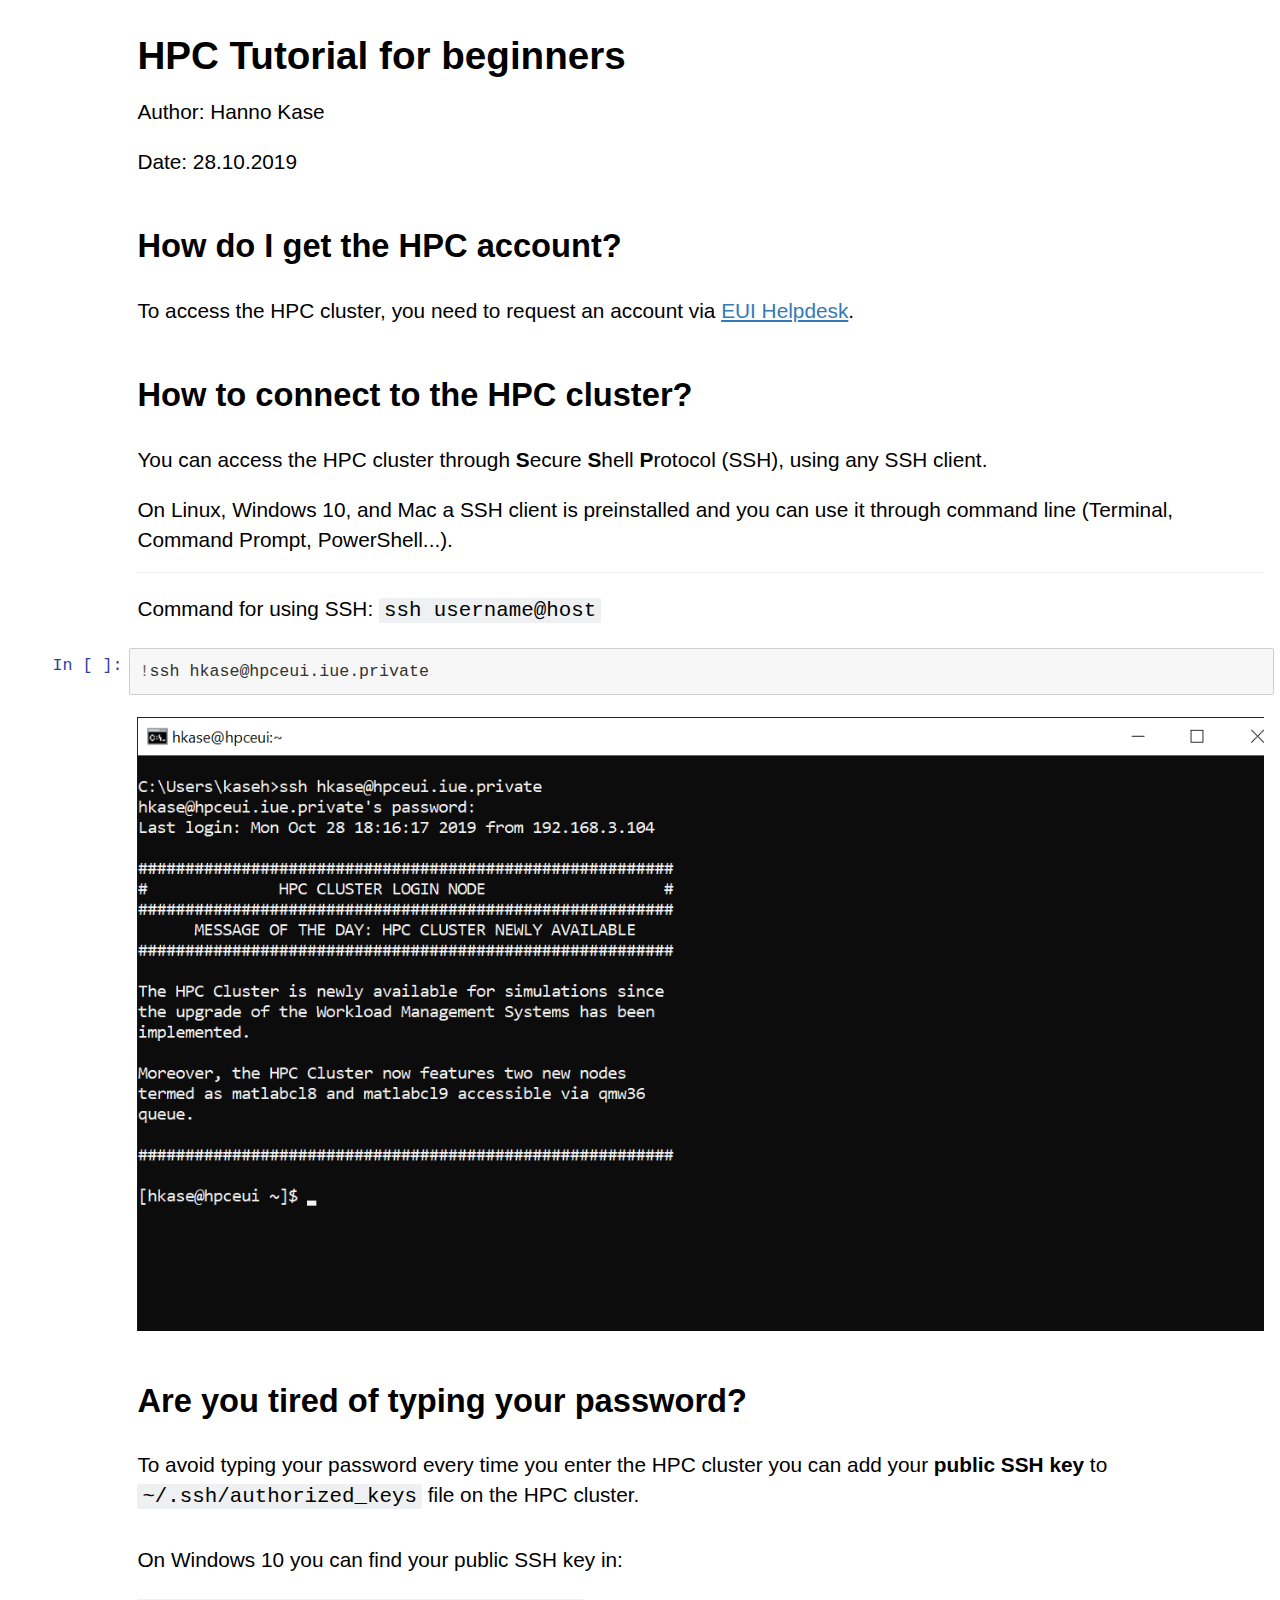
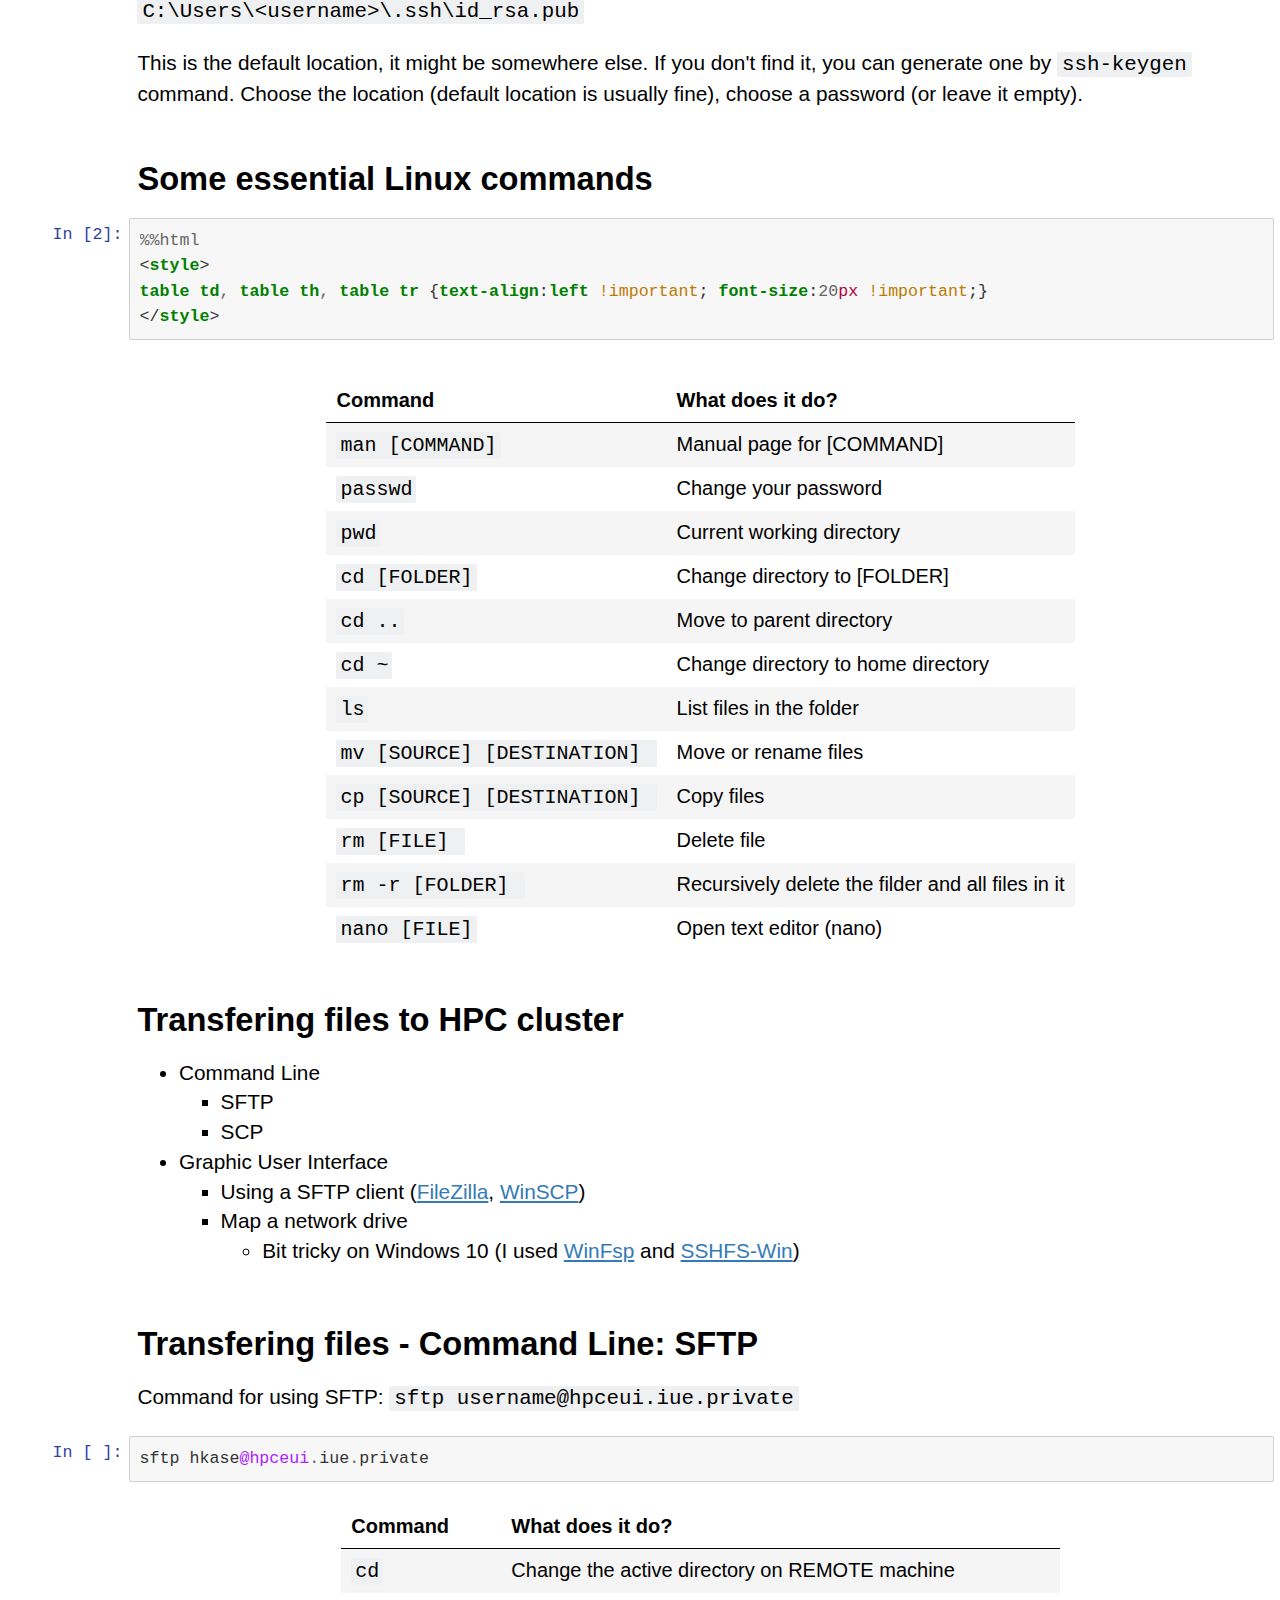
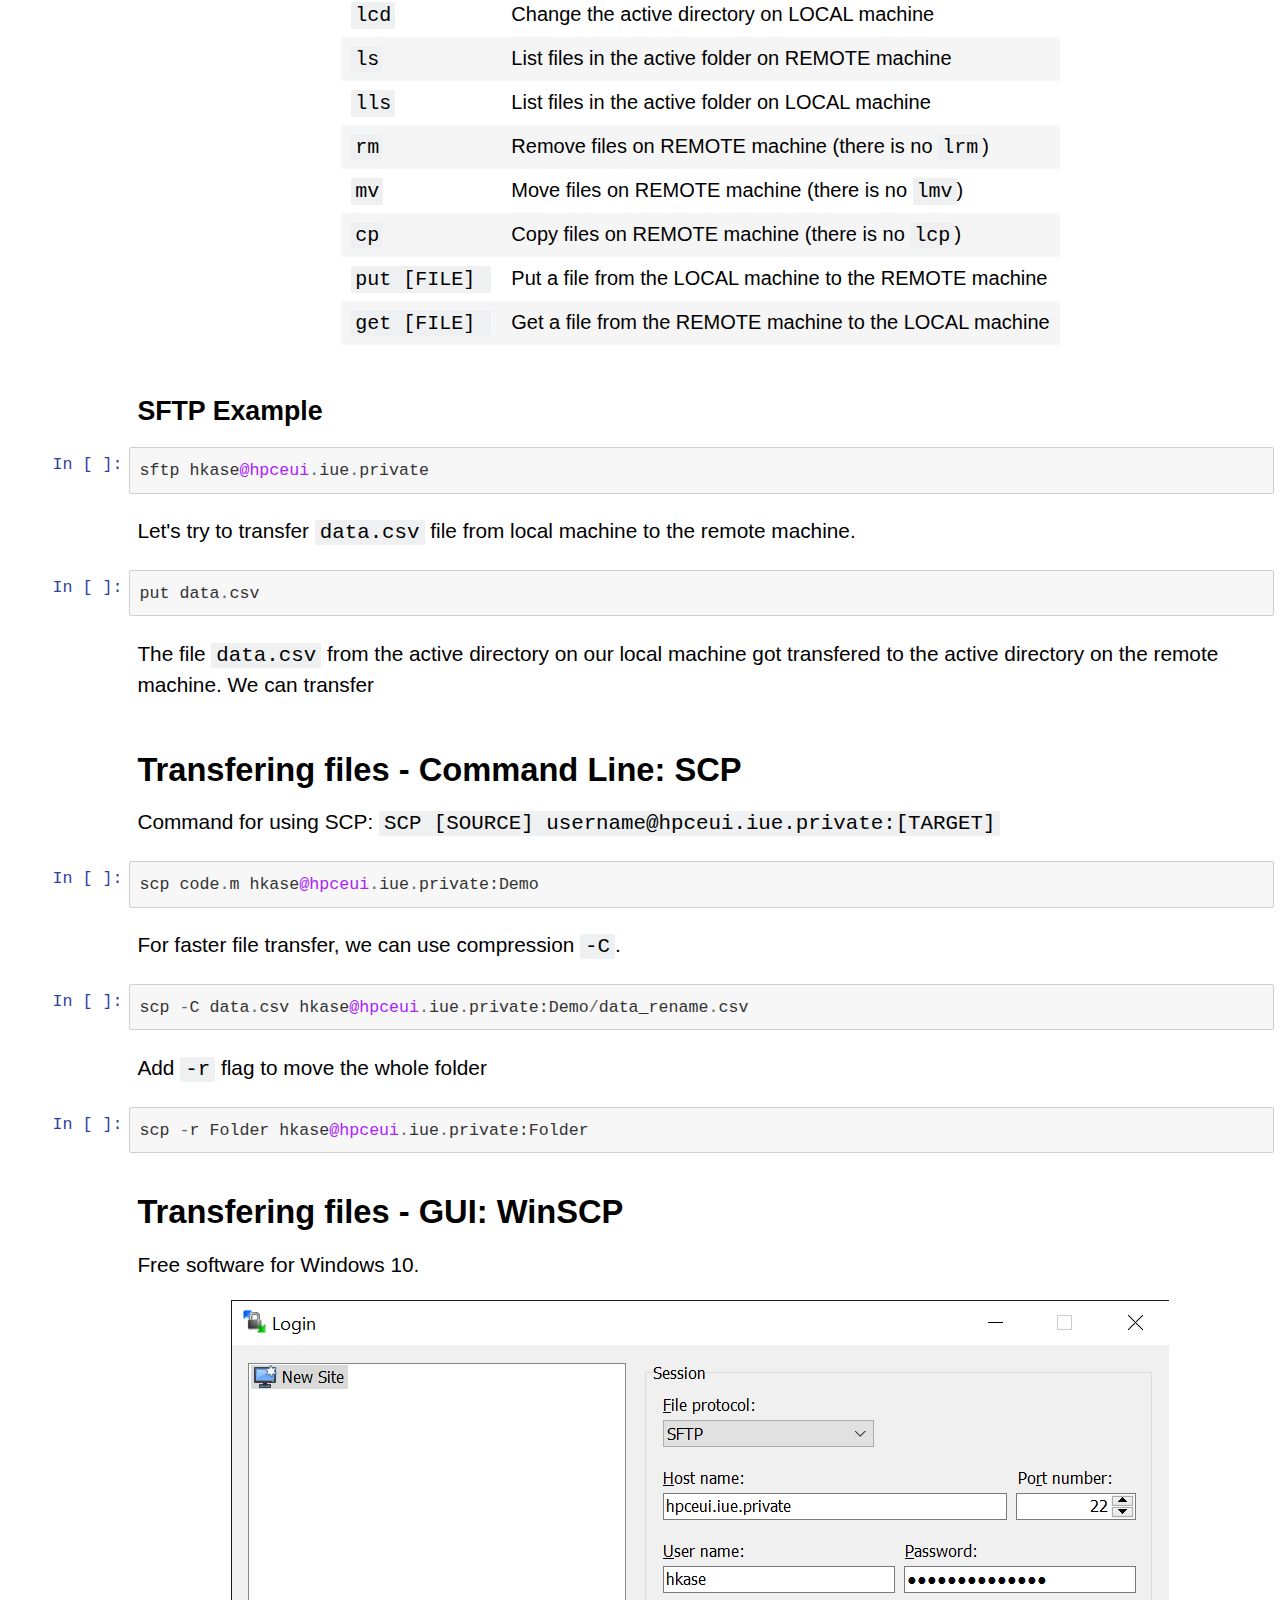
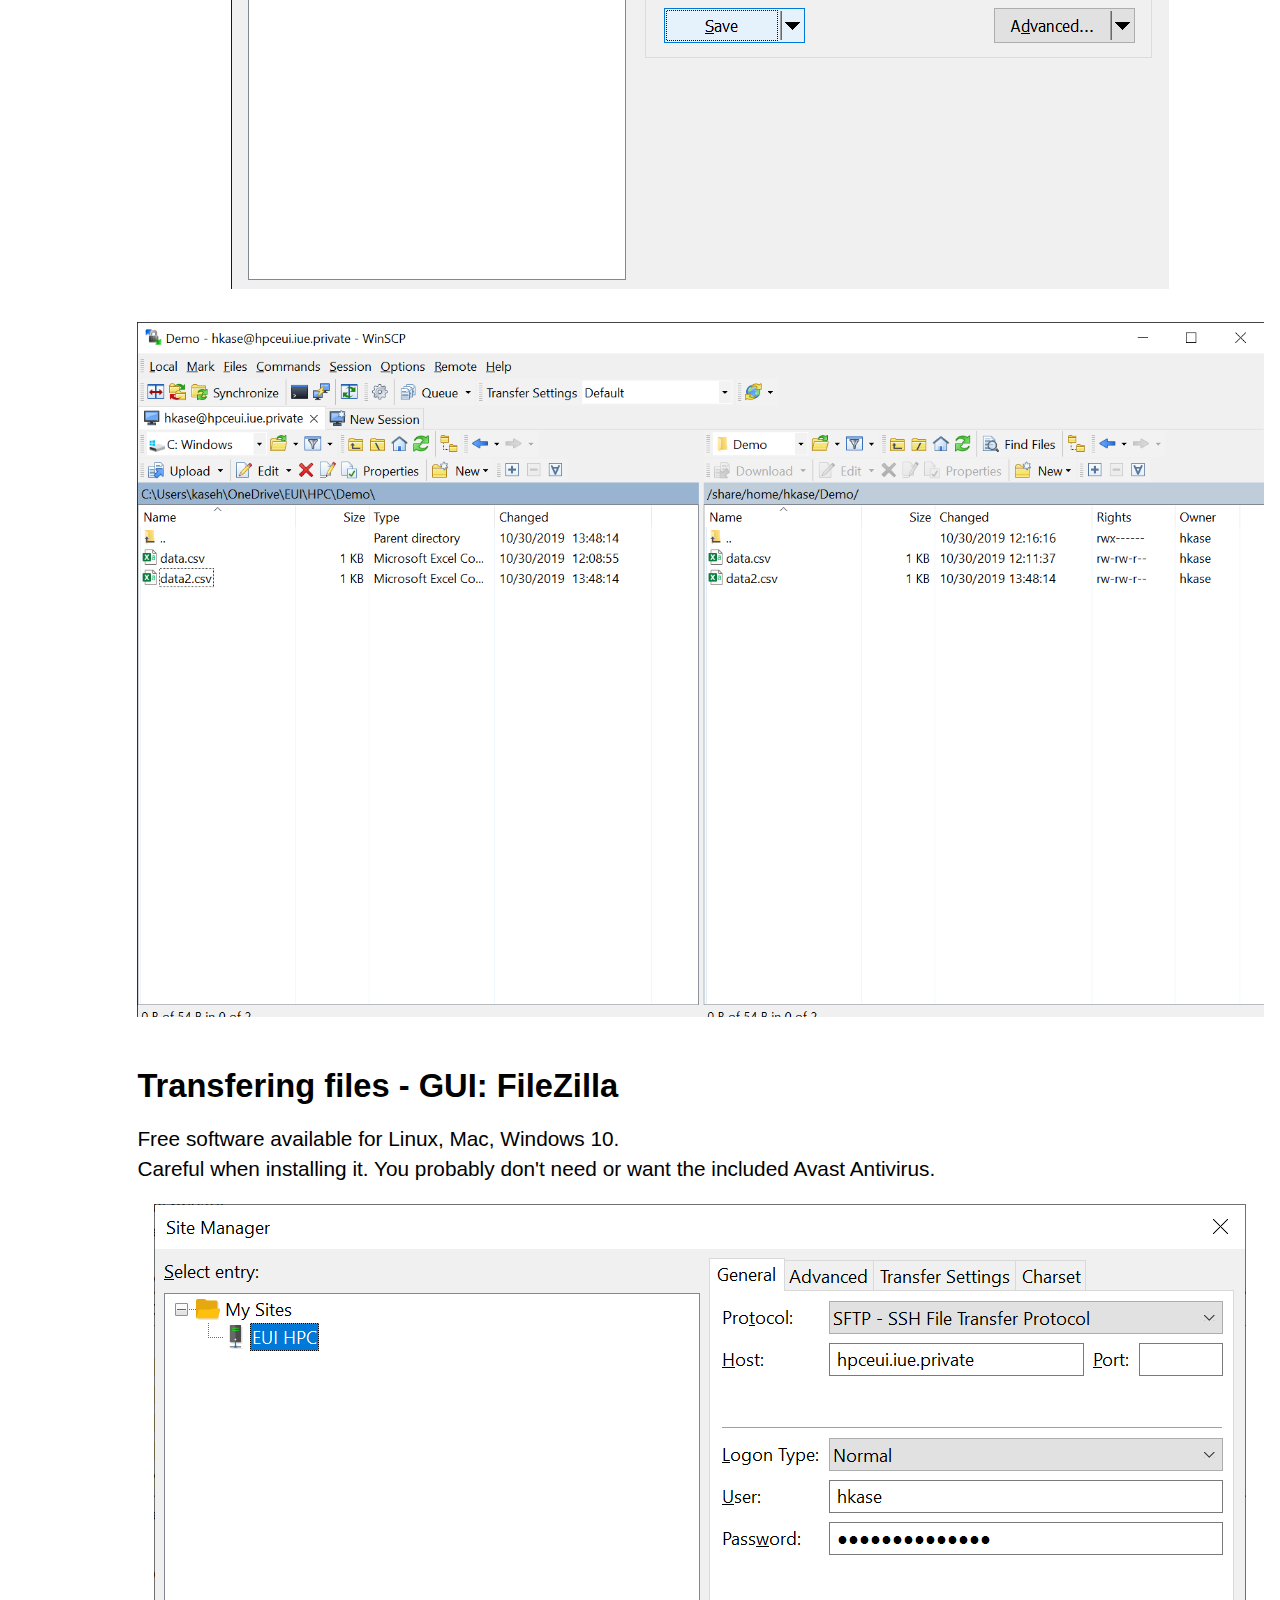
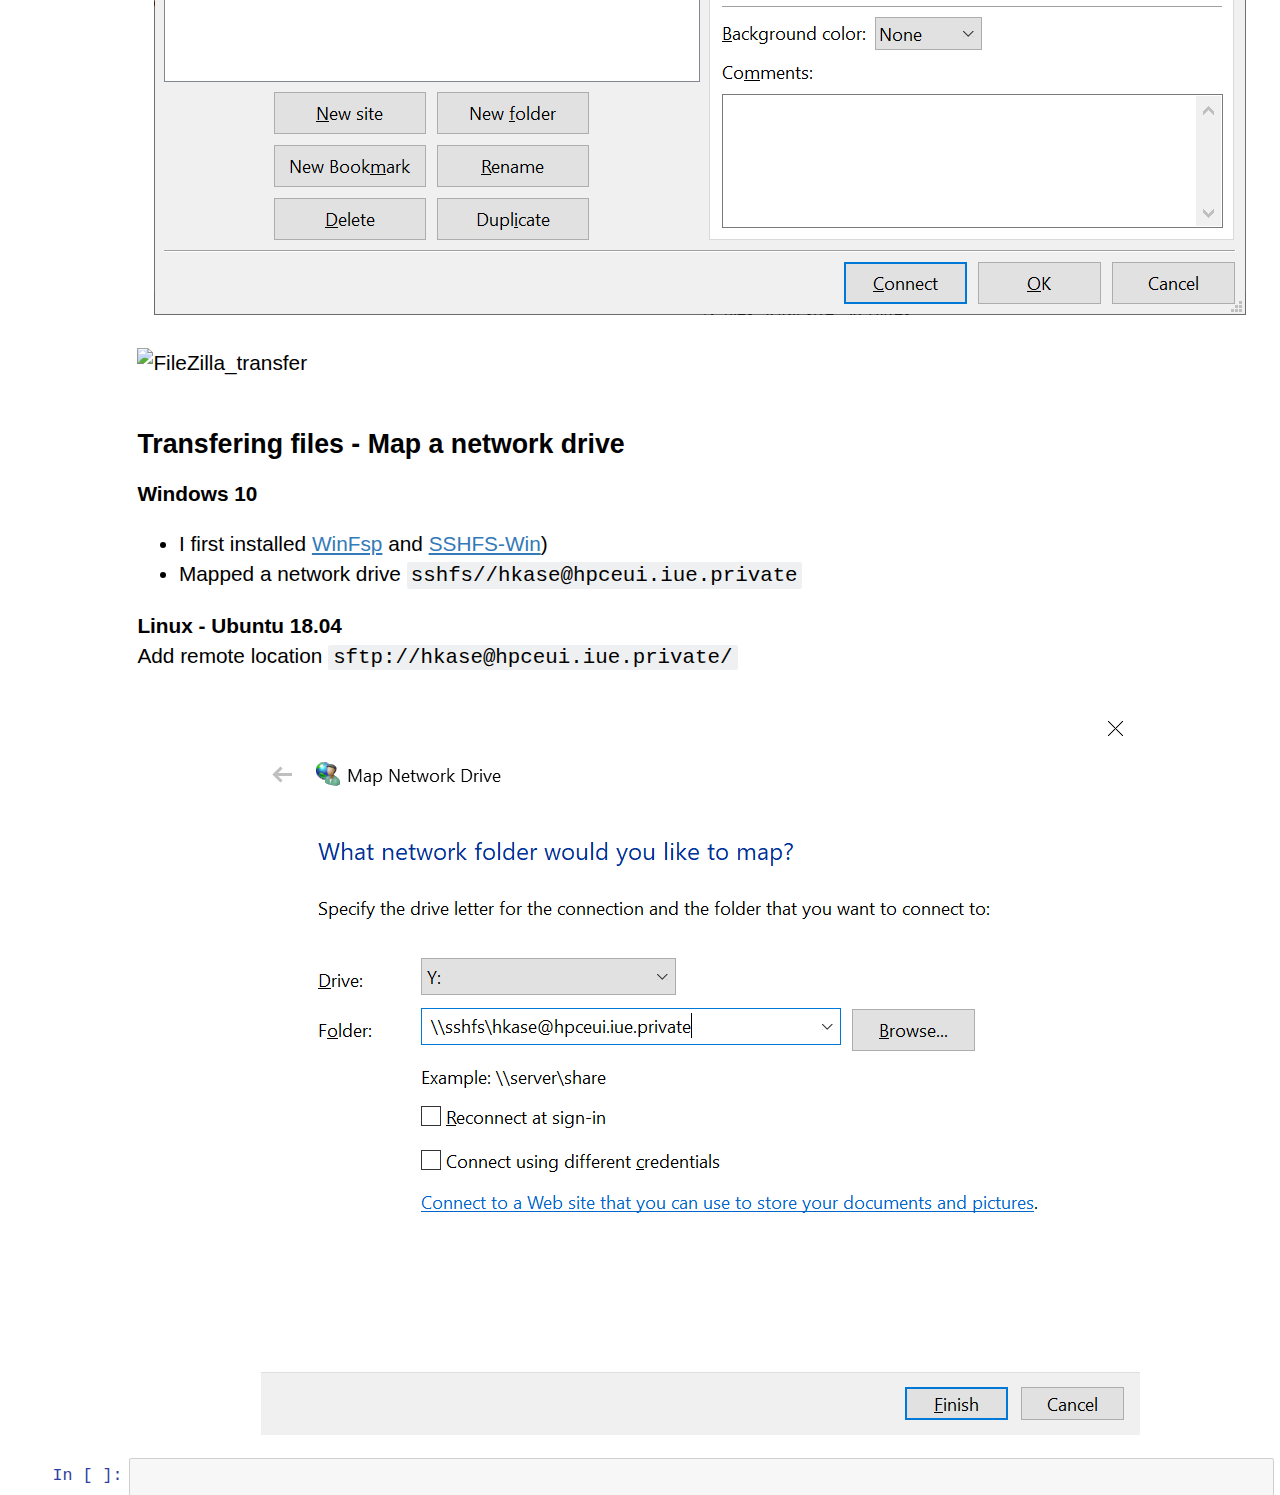
==== HPC_beginners.slides.html @ ca0fda51 "First commit." ====
<!DOCTYPE html>
<html>
<head>

<meta charset="utf-8" />
<meta http-equiv="X-UA-Compatible" content="chrome=1" />

<meta name="apple-mobile-web-app-capable" content="yes" />
<meta name="apple-mobile-web-app-status-bar-style" content="black-translucent" />


<title>HPC_beginners slides</title>

<script src="https://cdnjs.cloudflare.com/ajax/libs/require.js/2.1.10/require.min.js"></script>
<script src="https://cdnjs.cloudflare.com/ajax/libs/jquery/2.0.3/jquery.min.js"></script>

<!-- General and theme style sheets -->
<link rel="stylesheet" href="https://cdnjs.cloudflare.com/ajax/libs/reveal.js/3.5.0/css/reveal.css">
<link rel="stylesheet" href="https://cdnjs.cloudflare.com/ajax/libs/reveal.js/3.5.0/css/theme/simple.css" id="theme">

<!-- If the query includes 'print-pdf', include the PDF print sheet -->
<script>
if( window.location.search.match( /print-pdf/gi ) ) {
        var link = document.createElement( 'link' );
        link.rel = 'stylesheet';
        link.type = 'text/css';
        link.href = 'https://cdnjs.cloudflare.com/ajax/libs/reveal.js/3.5.0/css/print/pdf.css';
        document.getElementsByTagName( 'head' )[0].appendChild( link );
}

</script>

<!--[if lt IE 9]>
<script src="https://cdnjs.cloudflare.com/ajax/libs/reveal.js/3.5.0/lib/js/html5shiv.js"></script>
<![endif]-->

<!-- Loading the mathjax macro -->
<!-- Load mathjax -->
    <script src="https://cdnjs.cloudflare.com/ajax/libs/mathjax/2.7.5/latest.js?config=TeX-AMS_HTML"></script>
    <!-- MathJax configuration -->
    <script type="text/x-mathjax-config">
    MathJax.Hub.Config({
        tex2jax: {
            inlineMath: [ ['$','$'], ["\\(","\\)"] ],
            displayMath: [ ['$$','$$'], ["\\[","\\]"] ],
            processEscapes: true,
            processEnvironments: true
        },
        // Center justify equations in code and markdown cells. Elsewhere
        // we use CSS to left justify single line equations in code cells.
        displayAlign: 'center',
        "HTML-CSS": {
            styles: {'.MathJax_Display': {"margin": 0}},
            linebreaks: { automatic: true }
        }
    });
    </script>
    <!-- End of mathjax configuration -->

<!-- Get Font-awesome from cdn -->
<link rel="stylesheet" href="https://cdnjs.cloudflare.com/ajax/libs/font-awesome/4.7.0/css/font-awesome.css">

<style type="text/css">
    /*!
*
* Twitter Bootstrap
*
*/
/*!
 * Bootstrap v3.3.7 (http://getbootstrap.com)
 * Copyright 2011-2016 Twitter, Inc.
 * Licensed under MIT (https://github.com/twbs/bootstrap/blob/master/LICENSE)
 */
/*! normalize.css v3.0.3 | MIT License | github.com/necolas/normalize.css */
html {
  font-family: sans-serif;
  -ms-text-size-adjust: 100%;
  -webkit-text-size-adjust: 100%;
}
body {
  margin: 0;
}
article,
aside,
details,
figcaption,
figure,
footer,
header,
hgroup,
main,
menu,
nav,
section,
summary {
  display: block;
}
audio,
canvas,
progress,
video {
  display: inline-block;
  vertical-align: baseline;
}
audio:not([controls]) {
  display: none;
  height: 0;
}
[hidden],
template {
  display: none;
}
a {
  background-color: transparent;
}
a:active,
a:hover {
  outline: 0;
}
abbr[title] {
  border-bottom: 1px dotted;
}
b,
strong {
  font-weight: bold;
}
dfn {
  font-style: italic;
}
h1 {
  font-size: 2em;
  margin: 0.67em 0;
}
mark {
  background: #ff0;
  color: #000;
}
small {
  font-size: 80%;
}
sub,
sup {
  font-size: 75%;
  line-height: 0;
  position: relative;
  vertical-align: baseline;
}
sup {
  top: -0.5em;
}
sub {
  bottom: -0.25em;
}
img {
  border: 0;
}
svg:not(:root) {
  overflow: hidden;
}
figure {
  margin: 1em 40px;
}
hr {
  box-sizing: content-box;
  height: 0;
}
pre {
  overflow: auto;
}
code,
kbd,
pre,
samp {
  font-family: monospace, monospace;
  font-size: 1em;
}
button,
input,
optgroup,
select,
textarea {
  color: inherit;
  font: inherit;
  margin: 0;
}
button {
  overflow: visible;
}
button,
select {
  text-transform: none;
}
button,
html input[type="button"],
input[type="reset"],
input[type="submit"] {
  -webkit-appearance: button;
  cursor: pointer;
}
button[disabled],
html input[disabled] {
  cursor: default;
}
button::-moz-focus-inner,
input::-moz-focus-inner {
  border: 0;
  padding: 0;
}
input {
  line-height: normal;
}
input[type="checkbox"],
input[type="radio"] {
  box-sizing: border-box;
  padding: 0;
}
input[type="number"]::-webkit-inner-spin-button,
input[type="number"]::-webkit-outer-spin-button {
  height: auto;
}
input[type="search"] {
  -webkit-appearance: textfield;
  box-sizing: content-box;
}
input[type="search"]::-webkit-search-cancel-button,
input[type="search"]::-webkit-search-decoration {
  -webkit-appearance: none;
}
fieldset {
  border: 1px solid #c0c0c0;
  margin: 0 2px;
  padding: 0.35em 0.625em 0.75em;
}
legend {
  border: 0;
  padding: 0;
}
textarea {
  overflow: auto;
}
optgroup {
  font-weight: bold;
}
table {
  border-collapse: collapse;
  border-spacing: 0;
}
td,
th {
  padding: 0;
}
/*! Source: https://github.com/h5bp/html5-boilerplate/blob/master/src/css/main.css */
@media print {
  *,
  *:before,
  *:after {
    background: transparent !important;
    box-shadow: none !important;
    text-shadow: none !important;
  }
  a,
  a:visited {
    text-decoration: underline;
  }
  a[href]:after {
    content: " (" attr(href) ")";
  }
  abbr[title]:after {
    content: " (" attr(title) ")";
  }
  a[href^="#"]:after,
  a[href^="javascript:"]:after {
    content: "";
  }
  pre,
  blockquote {
    border: 1px solid #999;
    page-break-inside: avoid;
  }
  thead {
    display: table-header-group;
  }
  tr,
  img {
    page-break-inside: avoid;
  }
  img {
    max-width: 100% !important;
  }
  p,
  h2,
  h3 {
    orphans: 3;
    widows: 3;
  }
  h2,
  h3 {
    page-break-after: avoid;
  }
  .navbar {
    display: none;
  }
  .btn > .caret,
  .dropup > .btn > .caret {
    border-top-color: #000 !important;
  }
  .label {
    border: 1px solid #000;
  }
  .table {
    border-collapse: collapse !important;
  }
  .table td,
  .table th {
    background-color: #fff !important;
  }
  .table-bordered th,
  .table-bordered td {
    border: 1px solid #ddd !important;
  }
}
@font-face {
  font-family: 'Glyphicons Halflings';
  src: url('../components/bootstrap/fonts/glyphicons-halflings-regular.eot');
  src: url('../components/bootstrap/fonts/glyphicons-halflings-regular.eot?#iefix') format('embedded-opentype'), url('../components/bootstrap/fonts/glyphicons-halflings-regular.woff2') format('woff2'), url('../components/bootstrap/fonts/glyphicons-halflings-regular.woff') format('woff'), url('../components/bootstrap/fonts/glyphicons-halflings-regular.ttf') format('truetype'), url('../components/bootstrap/fonts/glyphicons-halflings-regular.svg#glyphicons_halflingsregular') format('svg');
}
.glyphicon {
  position: relative;
  top: 1px;
  display: inline-block;
  font-family: 'Glyphicons Halflings';
  font-style: normal;
  font-weight: normal;
  line-height: 1;
  -webkit-font-smoothing: antialiased;
  -moz-osx-font-smoothing: grayscale;
}
.glyphicon-asterisk:before {
  content: "\002a";
}
.glyphicon-plus:before {
  content: "\002b";
}
.glyphicon-euro:before,
.glyphicon-eur:before {
  content: "\20ac";
}
.glyphicon-minus:before {
  content: "\2212";
}
.glyphicon-cloud:before {
  content: "\2601";
}
.glyphicon-envelope:before {
  content: "\2709";
}
.glyphicon-pencil:before {
  content: "\270f";
}
.glyphicon-glass:before {
  content: "\e001";
}
.glyphicon-music:before {
  content: "\e002";
}
.glyphicon-search:before {
  content: "\e003";
}
.glyphicon-heart:before {
  content: "\e005";
}
.glyphicon-star:before {
  content: "\e006";
}
.glyphicon-star-empty:before {
  content: "\e007";
}
.glyphicon-user:before {
  content: "\e008";
}
.glyphicon-film:before {
  content: "\e009";
}
.glyphicon-th-large:before {
  content: "\e010";
}
.glyphicon-th:before {
  content: "\e011";
}
.glyphicon-th-list:before {
  content: "\e012";
}
.glyphicon-ok:before {
  content: "\e013";
}
.glyphicon-remove:before {
  content: "\e014";
}
.glyphicon-zoom-in:before {
  content: "\e015";
}
.glyphicon-zoom-out:before {
  content: "\e016";
}
.glyphicon-off:before {
  content: "\e017";
}
.glyphicon-signal:before {
  content: "\e018";
}
.glyphicon-cog:before {
  content: "\e019";
}
.glyphicon-trash:before {
  content: "\e020";
}
.glyphicon-home:before {
  content: "\e021";
}
.glyphicon-file:before {
  content: "\e022";
}
.glyphicon-time:before {
  content: "\e023";
}
.glyphicon-road:before {
  content: "\e024";
}
.glyphicon-download-alt:before {
  content: "\e025";
}
.glyphicon-download:before {
  content: "\e026";
}
.glyphicon-upload:before {
  content: "\e027";
}
.glyphicon-inbox:before {
  content: "\e028";
}
.glyphicon-play-circle:before {
  content: "\e029";
}
.glyphicon-repeat:before {
  content: "\e030";
}
.glyphicon-refresh:before {
  content: "\e031";
}
.glyphicon-list-alt:before {
  content: "\e032";
}
.glyphicon-lock:before {
  content: "\e033";
}
.glyphicon-flag:before {
  content: "\e034";
}
.glyphicon-headphones:before {
  content: "\e035";
}
.glyphicon-volume-off:before {
  content: "\e036";
}
.glyphicon-volume-down:before {
  content: "\e037";
}
.glyphicon-volume-up:before {
  content: "\e038";
}
.glyphicon-qrcode:before {
  content: "\e039";
}
.glyphicon-barcode:before {
  content: "\e040";
}
.glyphicon-tag:before {
  content: "\e041";
}
.glyphicon-tags:before {
  content: "\e042";
}
.glyphicon-book:before {
  content: "\e043";
}
.glyphicon-bookmark:before {
  content: "\e044";
}
.glyphicon-print:before {
  content: "\e045";
}
.glyphicon-camera:before {
  content: "\e046";
}
.glyphicon-font:before {
  content: "\e047";
}
.glyphicon-bold:before {
  content: "\e048";
}
.glyphicon-italic:before {
  content: "\e049";
}
.glyphicon-text-height:before {
  content: "\e050";
}
.glyphicon-text-width:before {
  content: "\e051";
}
.glyphicon-align-left:before {
  content: "\e052";
}
.glyphicon-align-center:before {
  content: "\e053";
}
.glyphicon-align-right:before {
  content: "\e054";
}
.glyphicon-align-justify:before {
  content: "\e055";
}
.glyphicon-list:before {
  content: "\e056";
}
.glyphicon-indent-left:before {
  content: "\e057";
}
.glyphicon-indent-right:before {
  content: "\e058";
}
.glyphicon-facetime-video:before {
  content: "\e059";
}
.glyphicon-picture:before {
  content: "\e060";
}
.glyphicon-map-marker:before {
  content: "\e062";
}
.glyphicon-adjust:before {
  content: "\e063";
}
.glyphicon-tint:before {
  content: "\e064";
}
.glyphicon-edit:before {
  content: "\e065";
}
.glyphicon-share:before {
  content: "\e066";
}
.glyphicon-check:before {
  content: "\e067";
}
.glyphicon-move:before {
  content: "\e068";
}
.glyphicon-step-backward:before {
  content: "\e069";
}
.glyphicon-fast-backward:before {
  content: "\e070";
}
.glyphicon-backward:before {
  content: "\e071";
}
.glyphicon-play:before {
  content: "\e072";
}
.glyphicon-pause:before {
  content: "\e073";
}
.glyphicon-stop:before {
  content: "\e074";
}
.glyphicon-forward:before {
  content: "\e075";
}
.glyphicon-fast-forward:before {
  content: "\e076";
}
.glyphicon-step-forward:before {
  content: "\e077";
}
.glyphicon-eject:before {
  content: "\e078";
}
.glyphicon-chevron-left:before {
  content: "\e079";
}
.glyphicon-chevron-right:before {
  content: "\e080";
}
.glyphicon-plus-sign:before {
  content: "\e081";
}
.glyphicon-minus-sign:before {
  content: "\e082";
}
.glyphicon-remove-sign:before {
  content: "\e083";
}
.glyphicon-ok-sign:before {
  content: "\e084";
}
.glyphicon-question-sign:before {
  content: "\e085";
}
.glyphicon-info-sign:before {
  content: "\e086";
}
.glyphicon-screenshot:before {
  content: "\e087";
}
.glyphicon-remove-circle:before {
  content: "\e088";
}
.glyphicon-ok-circle:before {
  content: "\e089";
}
.glyphicon-ban-circle:before {
  content: "\e090";
}
.glyphicon-arrow-left:before {
  content: "\e091";
}
.glyphicon-arrow-right:before {
  content: "\e092";
}
.glyphicon-arrow-up:before {
  content: "\e093";
}
.glyphicon-arrow-down:before {
  content: "\e094";
}
.glyphicon-share-alt:before {
  content: "\e095";
}
.glyphicon-resize-full:before {
  content: "\e096";
}
.glyphicon-resize-small:before {
  content: "\e097";
}
.glyphicon-exclamation-sign:before {
  content: "\e101";
}
.glyphicon-gift:before {
  content: "\e102";
}
.glyphicon-leaf:before {
  content: "\e103";
}
.glyphicon-fire:before {
  content: "\e104";
}
.glyphicon-eye-open:before {
  content: "\e105";
}
.glyphicon-eye-close:before {
  content: "\e106";
}
.glyphicon-warning-sign:before {
  content: "\e107";
}
.glyphicon-plane:before {
  content: "\e108";
}
.glyphicon-calendar:before {
  content: "\e109";
}
.glyphicon-random:before {
  content: "\e110";
}
.glyphicon-comment:before {
  content: "\e111";
}
.glyphicon-magnet:before {
  content: "\e112";
}
.glyphicon-chevron-up:before {
  content: "\e113";
}
.glyphicon-chevron-down:before {
  content: "\e114";
}
.glyphicon-retweet:before {
  content: "\e115";
}
.glyphicon-shopping-cart:before {
  content: "\e116";
}
.glyphicon-folder-close:before {
  content: "\e117";
}
.glyphicon-folder-open:before {
  content: "\e118";
}
.glyphicon-resize-vertical:before {
  content: "\e119";
}
.glyphicon-resize-horizontal:before {
  content: "\e120";
}
.glyphicon-hdd:before {
  content: "\e121";
}
.glyphicon-bullhorn:before {
  content: "\e122";
}
.glyphicon-bell:before {
  content: "\e123";
}
.glyphicon-certificate:before {
  content: "\e124";
}
.glyphicon-thumbs-up:before {
  content: "\e125";
}
.glyphicon-thumbs-down:before {
  content: "\e126";
}
.glyphicon-hand-right:before {
  content: "\e127";
}
.glyphicon-hand-left:before {
  content: "\e128";
}
.glyphicon-hand-up:before {
  content: "\e129";
}
.glyphicon-hand-down:before {
  content: "\e130";
}
.glyphicon-circle-arrow-right:before {
  content: "\e131";
}
.glyphicon-circle-arrow-left:before {
  content: "\e132";
}
.glyphicon-circle-arrow-up:before {
  content: "\e133";
}
.glyphicon-circle-arrow-down:before {
  content: "\e134";
}
.glyphicon-globe:before {
  content: "\e135";
}
.glyphicon-wrench:before {
  content: "\e136";
}
.glyphicon-tasks:before {
  content: "\e137";
}
.glyphicon-filter:before {
  content: "\e138";
}
.glyphicon-briefcase:before {
  content: "\e139";
}
.glyphicon-fullscreen:before {
  content: "\e140";
}
.glyphicon-dashboard:before {
  content: "\e141";
}
.glyphicon-paperclip:before {
  content: "\e142";
}
.glyphicon-heart-empty:before {
  content: "\e143";
}
.glyphicon-link:before {
  content: "\e144";
}
.glyphicon-phone:before {
  content: "\e145";
}
.glyphicon-pushpin:before {
  content: "\e146";
}
.glyphicon-usd:before {
  content: "\e148";
}
.glyphicon-gbp:before {
  content: "\e149";
}
.glyphicon-sort:before {
  content: "\e150";
}
.glyphicon-sort-by-alphabet:before {
  content: "\e151";
}
.glyphicon-sort-by-alphabet-alt:before {
  content: "\e152";
}
.glyphicon-sort-by-order:before {
  content: "\e153";
}
.glyphicon-sort-by-order-alt:before {
  content: "\e154";
}
.glyphicon-sort-by-attributes:before {
  content: "\e155";
}
.glyphicon-sort-by-attributes-alt:before {
  content: "\e156";
}
.glyphicon-unchecked:before {
  content: "\e157";
}
.glyphicon-expand:before {
  content: "\e158";
}
.glyphicon-collapse-down:before {
  content: "\e159";
}
.glyphicon-collapse-up:before {
  content: "\e160";
}
.glyphicon-log-in:before {
  content: "\e161";
}
.glyphicon-flash:before {
  content: "\e162";
}
.glyphicon-log-out:before {
  content: "\e163";
}
.glyphicon-new-window:before {
  content: "\e164";
}
.glyphicon-record:before {
  content: "\e165";
}
.glyphicon-save:before {
  content: "\e166";
}
.glyphicon-open:before {
  content: "\e167";
}
.glyphicon-saved:before {
  content: "\e168";
}
.glyphicon-import:before {
  content: "\e169";
}
.glyphicon-export:before {
  content: "\e170";
}
.glyphicon-send:before {
  content: "\e171";
}
.glyphicon-floppy-disk:before {
  content: "\e172";
}
.glyphicon-floppy-saved:before {
  content: "\e173";
}
.glyphicon-floppy-remove:before {
  content: "\e174";
}
.glyphicon-floppy-save:before {
  content: "\e175";
}
.glyphicon-floppy-open:before {
  content: "\e176";
}
.glyphicon-credit-card:before {
  content: "\e177";
}
.glyphicon-transfer:before {
  content: "\e178";
}
.glyphicon-cutlery:before {
  content: "\e179";
}
.glyphicon-header:before {
  content: "\e180";
}
.glyphicon-compressed:before {
  content: "\e181";
}
.glyphicon-earphone:before {
  content: "\e182";
}
.glyphicon-phone-alt:before {
  content: "\e183";
}
.glyphicon-tower:before {
  content: "\e184";
}
.glyphicon-stats:before {
  content: "\e185";
}
.glyphicon-sd-video:before {
  content: "\e186";
}
.glyphicon-hd-video:before {
  content: "\e187";
}
.glyphicon-subtitles:before {
  content: "\e188";
}
.glyphicon-sound-stereo:before {
  content: "\e189";
}
.glyphicon-sound-dolby:before {
  content: "\e190";
}
.glyphicon-sound-5-1:before {
  content: "\e191";
}
.glyphicon-sound-6-1:before {
  content: "\e192";
}
.glyphicon-sound-7-1:before {
  content: "\e193";
}
.glyphicon-copyright-mark:before {
  content: "\e194";
}
.glyphicon-registration-mark:before {
  content: "\e195";
}
.glyphicon-cloud-download:before {
  content: "\e197";
}
.glyphicon-cloud-upload:before {
  content: "\e198";
}
.glyphicon-tree-conifer:before {
  content: "\e199";
}
.glyphicon-tree-deciduous:before {
  content: "\e200";
}
.glyphicon-cd:before {
  content: "\e201";
}
.glyphicon-save-file:before {
  content: "\e202";
}
.glyphicon-open-file:before {
  content: "\e203";
}
.glyphicon-level-up:before {
  content: "\e204";
}
.glyphicon-copy:before {
  content: "\e205";
}
.glyphicon-paste:before {
  content: "\e206";
}
.glyphicon-alert:before {
  content: "\e209";
}
.glyphicon-equalizer:before {
  content: "\e210";
}
.glyphicon-king:before {
  content: "\e211";
}
.glyphicon-queen:before {
  content: "\e212";
}
.glyphicon-pawn:before {
  content: "\e213";
}
.glyphicon-bishop:before {
  content: "\e214";
}
.glyphicon-knight:before {
  content: "\e215";
}
.glyphicon-baby-formula:before {
  content: "\e216";
}
.glyphicon-tent:before {
  content: "\26fa";
}
.glyphicon-blackboard:before {
  content: "\e218";
}
.glyphicon-bed:before {
  content: "\e219";
}
.glyphicon-apple:before {
  content: "\f8ff";
}
.glyphicon-erase:before {
  content: "\e221";
}
.glyphicon-hourglass:before {
  content: "\231b";
}
.glyphicon-lamp:before {
  content: "\e223";
}
.glyphicon-duplicate:before {
  content: "\e224";
}
.glyphicon-piggy-bank:before {
  content: "\e225";
}
.glyphicon-scissors:before {
  content: "\e226";
}
.glyphicon-bitcoin:before {
  content: "\e227";
}
.glyphicon-btc:before {
  content: "\e227";
}
.glyphicon-xbt:before {
  content: "\e227";
}
.glyphicon-yen:before {
  content: "\00a5";
}
.glyphicon-jpy:before {
  content: "\00a5";
}
.glyphicon-ruble:before {
  content: "\20bd";
}
.glyphicon-rub:before {
  content: "\20bd";
}
.glyphicon-scale:before {
  content: "\e230";
}
.glyphicon-ice-lolly:before {
  content: "\e231";
}
.glyphicon-ice-lolly-tasted:before {
  content: "\e232";
}
.glyphicon-education:before {
  content: "\e233";
}
.glyphicon-option-horizontal:before {
  content: "\e234";
}
.glyphicon-option-vertical:before {
  content: "\e235";
}
.glyphicon-menu-hamburger:before {
  content: "\e236";
}
.glyphicon-modal-window:before {
  content: "\e237";
}
.glyphicon-oil:before {
  content: "\e238";
}
.glyphicon-grain:before {
  content: "\e239";
}
.glyphicon-sunglasses:before {
  content: "\e240";
}
.glyphicon-text-size:before {
  content: "\e241";
}
.glyphicon-text-color:before {
  content: "\e242";
}
.glyphicon-text-background:before {
  content: "\e243";
}
.glyphicon-object-align-top:before {
  content: "\e244";
}
.glyphicon-object-align-bottom:before {
  content: "\e245";
}
.glyphicon-object-align-horizontal:before {
  content: "\e246";
}
.glyphicon-object-align-left:before {
  content: "\e247";
}
.glyphicon-object-align-vertical:before {
  content: "\e248";
}
.glyphicon-object-align-right:before {
  content: "\e249";
}
.glyphicon-triangle-right:before {
  content: "\e250";
}
.glyphicon-triangle-left:before {
  content: "\e251";
}
.glyphicon-triangle-bottom:before {
  content: "\e252";
}
.glyphicon-triangle-top:before {
  content: "\e253";
}
.glyphicon-console:before {
  content: "\e254";
}
.glyphicon-superscript:before {
  content: "\e255";
}
.glyphicon-subscript:before {
  content: "\e256";
}
.glyphicon-menu-left:before {
  content: "\e257";
}
.glyphicon-menu-right:before {
  content: "\e258";
}
.glyphicon-menu-down:before {
  content: "\e259";
}
.glyphicon-menu-up:before {
  content: "\e260";
}
* {
  -webkit-box-sizing: border-box;
  -moz-box-sizing: border-box;
  box-sizing: border-box;
}
*:before,
*:after {
  -webkit-box-sizing: border-box;
  -moz-box-sizing: border-box;
  box-sizing: border-box;
}
html {
  font-size: 10px;
  -webkit-tap-highlight-color: rgba(0, 0, 0, 0);
}
body {
  font-family: "Helvetica Neue", Helvetica, Arial, sans-serif;
  font-size: 13px;
  line-height: 1.42857143;
  color: #000;
  background-color: #fff;
}
input,
button,
select,
textarea {
  font-family: inherit;
  font-size: inherit;
  line-height: inherit;
}
a {
  color: #337ab7;
  text-decoration: none;
}
a:hover,
a:focus {
  color: #23527c;
  text-decoration: underline;
}
a:focus {
  outline: 5px auto -webkit-focus-ring-color;
  outline-offset: -2px;
}
figure {
  margin: 0;
}
img {
  vertical-align: middle;
}
.img-responsive,
.thumbnail > img,
.thumbnail a > img,
.carousel-inner > .item > img,
.carousel-inner > .item > a > img {
  display: block;
  max-width: 100%;
  height: auto;
}
.img-rounded {
  border-radius: 3px;
}
.img-thumbnail {
  padding: 4px;
  line-height: 1.42857143;
  background-color: #fff;
  border: 1px solid #ddd;
  border-radius: 2px;
  -webkit-transition: all 0.2s ease-in-out;
  -o-transition: all 0.2s ease-in-out;
  transition: all 0.2s ease-in-out;
  display: inline-block;
  max-width: 100%;
  height: auto;
}
.img-circle {
  border-radius: 50%;
}
hr {
  margin-top: 18px;
  margin-bottom: 18px;
  border: 0;
  border-top: 1px solid #eeeeee;
}
.sr-only {
  position: absolute;
  width: 1px;
  height: 1px;
  margin: -1px;
  padding: 0;
  overflow: hidden;
  clip: rect(0, 0, 0, 0);
  border: 0;
}
.sr-only-focusable:active,
.sr-only-focusable:focus {
  position: static;
  width: auto;
  height: auto;
  margin: 0;
  overflow: visible;
  clip: auto;
}
[role="button"] {
  cursor: pointer;
}
h1,
h2,
h3,
h4,
h5,
h6,
.h1,
.h2,
.h3,
.h4,
.h5,
.h6 {
  font-family: inherit;
  font-weight: 500;
  line-height: 1.1;
  color: inherit;
}
h1 small,
h2 small,
h3 small,
h4 small,
h5 small,
h6 small,
.h1 small,
.h2 small,
.h3 small,
.h4 small,
.h5 small,
.h6 small,
h1 .small,
h2 .small,
h3 .small,
h4 .small,
h5 .small,
h6 .small,
.h1 .small,
.h2 .small,
.h3 .small,
.h4 .small,
.h5 .small,
.h6 .small {
  font-weight: normal;
  line-height: 1;
  color: #777777;
}
h1,
.h1,
h2,
.h2,
h3,
.h3 {
  margin-top: 18px;
  margin-bottom: 9px;
}
h1 small,
.h1 small,
h2 small,
.h2 small,
h3 small,
.h3 small,
h1 .small,
.h1 .small,
h2 .small,
.h2 .small,
h3 .small,
.h3 .small {
  font-size: 65%;
}
h4,
.h4,
h5,
.h5,
h6,
.h6 {
  margin-top: 9px;
  margin-bottom: 9px;
}
h4 small,
.h4 small,
h5 small,
.h5 small,
h6 small,
.h6 small,
h4 .small,
.h4 .small,
h5 .small,
.h5 .small,
h6 .small,
.h6 .small {
  font-size: 75%;
}
h1,
.h1 {
  font-size: 33px;
}
h2,
.h2 {
  font-size: 27px;
}
h3,
.h3 {
  font-size: 23px;
}
h4,
.h4 {
  font-size: 17px;
}
h5,
.h5 {
  font-size: 13px;
}
h6,
.h6 {
  font-size: 12px;
}
p {
  margin: 0 0 9px;
}
.lead {
  margin-bottom: 18px;
  font-size: 14px;
  font-weight: 300;
  line-height: 1.4;
}
@media (min-width: 768px) {
  .lead {
    font-size: 19.5px;
  }
}
small,
.small {
  font-size: 92%;
}
mark,
.mark {
  background-color: #fcf8e3;
  padding: .2em;
}
.text-left {
  text-align: left;
}
.text-right {
  text-align: right;
}
.text-center {
  text-align: center;
}
.text-justify {
  text-align: justify;
}
.text-nowrap {
  white-space: nowrap;
}
.text-lowercase {
  text-transform: lowercase;
}
.text-uppercase {
  text-transform: uppercase;
}
.text-capitalize {
  text-transform: capitalize;
}
.text-muted {
  color: #777777;
}
.text-primary {
  color: #337ab7;
}
a.text-primary:hover,
a.text-primary:focus {
  color: #286090;
}
.text-success {
  color: #3c763d;
}
a.text-success:hover,
a.text-success:focus {
  color: #2b542c;
}
.text-info {
  color: #31708f;
}
a.text-info:hover,
a.text-info:focus {
  color: #245269;
}
.text-warning {
  color: #8a6d3b;
}
a.text-warning:hover,
a.text-warning:focus {
  color: #66512c;
}
.text-danger {
  color: #a94442;
}
a.text-danger:hover,
a.text-danger:focus {
  color: #843534;
}
.bg-primary {
  color: #fff;
  background-color: #337ab7;
}
a.bg-primary:hover,
a.bg-primary:focus {
  background-color: #286090;
}
.bg-success {
  background-color: #dff0d8;
}
a.bg-success:hover,
a.bg-success:focus {
  background-color: #c1e2b3;
}
.bg-info {
  background-color: #d9edf7;
}
a.bg-info:hover,
a.bg-info:focus {
  background-color: #afd9ee;
}
.bg-warning {
  background-color: #fcf8e3;
}
a.bg-warning:hover,
a.bg-warning:focus {
  background-color: #f7ecb5;
}
.bg-danger {
  background-color: #f2dede;
}
a.bg-danger:hover,
a.bg-danger:focus {
  background-color: #e4b9b9;
}
.page-header {
  padding-bottom: 8px;
  margin: 36px 0 18px;
  border-bottom: 1px solid #eeeeee;
}
ul,
ol {
  margin-top: 0;
  margin-bottom: 9px;
}
ul ul,
ol ul,
ul ol,
ol ol {
  margin-bottom: 0;
}
.list-unstyled {
  padding-left: 0;
  list-style: none;
}
.list-inline {
  padding-left: 0;
  list-style: none;
  margin-left: -5px;
}
.list-inline > li {
  display: inline-block;
  padding-left: 5px;
  padding-right: 5px;
}
dl {
  margin-top: 0;
  margin-bottom: 18px;
}
dt,
dd {
  line-height: 1.42857143;
}
dt {
  font-weight: bold;
}
dd {
  margin-left: 0;
}
@media (min-width: 541px) {
  .dl-horizontal dt {
    float: left;
    width: 160px;
    clear: left;
    text-align: right;
    overflow: hidden;
    text-overflow: ellipsis;
    white-space: nowrap;
  }
  .dl-horizontal dd {
    margin-left: 180px;
  }
}
abbr[title],
abbr[data-original-title] {
  cursor: help;
  border-bottom: 1px dotted #777777;
}
.initialism {
  font-size: 90%;
  text-transform: uppercase;
}
blockquote {
  padding: 9px 18px;
  margin: 0 0 18px;
  font-size: inherit;
  border-left: 5px solid #eeeeee;
}
blockquote p:last-child,
blockquote ul:last-child,
blockquote ol:last-child {
  margin-bottom: 0;
}
blockquote footer,
blockquote small,
blockquote .small {
  display: block;
  font-size: 80%;
  line-height: 1.42857143;
  color: #777777;
}
blockquote footer:before,
blockquote small:before,
blockquote .small:before {
  content: '\2014 \00A0';
}
.blockquote-reverse,
blockquote.pull-right {
  padding-right: 15px;
  padding-left: 0;
  border-right: 5px solid #eeeeee;
  border-left: 0;
  text-align: right;
}
.blockquote-reverse footer:before,
blockquote.pull-right footer:before,
.blockquote-reverse small:before,
blockquote.pull-right small:before,
.blockquote-reverse .small:before,
blockquote.pull-right .small:before {
  content: '';
}
.blockquote-reverse footer:after,
blockquote.pull-right footer:after,
.blockquote-reverse small:after,
blockquote.pull-right small:after,
.blockquote-reverse .small:after,
blockquote.pull-right .small:after {
  content: '\00A0 \2014';
}
address {
  margin-bottom: 18px;
  font-style: normal;
  line-height: 1.42857143;
}
code,
kbd,
pre,
samp {
  font-family: monospace;
}
code {
  padding: 2px 4px;
  font-size: 90%;
  color: #c7254e;
  background-color: #f9f2f4;
  border-radius: 2px;
}
kbd {
  padding: 2px 4px;
  font-size: 90%;
  color: #888;
  background-color: transparent;
  border-radius: 1px;
  box-shadow: inset 0 -1px 0 rgba(0, 0, 0, 0.25);
}
kbd kbd {
  padding: 0;
  font-size: 100%;
  font-weight: bold;
  box-shadow: none;
}
pre {
  display: block;
  padding: 8.5px;
  margin: 0 0 9px;
  font-size: 12px;
  line-height: 1.42857143;
  word-break: break-all;
  word-wrap: break-word;
  color: #333333;
  background-color: #f5f5f5;
  border: 1px solid #ccc;
  border-radius: 2px;
}
pre code {
  padding: 0;
  font-size: inherit;
  color: inherit;
  white-space: pre-wrap;
  background-color: transparent;
  border-radius: 0;
}
.pre-scrollable {
  max-height: 340px;
  overflow-y: scroll;
}
.container {
  margin-right: auto;
  margin-left: auto;
  padding-left: 0px;
  padding-right: 0px;
}
@media (min-width: 768px) {
  .container {
    width: 768px;
  }
}
@media (min-width: 992px) {
  .container {
    width: 940px;
  }
}
@media (min-width: 1200px) {
  .container {
    width: 1140px;
  }
}
.container-fluid {
  margin-right: auto;
  margin-left: auto;
  padding-left: 0px;
  padding-right: 0px;
}
.row {
  margin-left: 0px;
  margin-right: 0px;
}
.col-xs-1, .col-sm-1, .col-md-1, .col-lg-1, .col-xs-2, .col-sm-2, .col-md-2, .col-lg-2, .col-xs-3, .col-sm-3, .col-md-3, .col-lg-3, .col-xs-4, .col-sm-4, .col-md-4, .col-lg-4, .col-xs-5, .col-sm-5, .col-md-5, .col-lg-5, .col-xs-6, .col-sm-6, .col-md-6, .col-lg-6, .col-xs-7, .col-sm-7, .col-md-7, .col-lg-7, .col-xs-8, .col-sm-8, .col-md-8, .col-lg-8, .col-xs-9, .col-sm-9, .col-md-9, .col-lg-9, .col-xs-10, .col-sm-10, .col-md-10, .col-lg-10, .col-xs-11, .col-sm-11, .col-md-11, .col-lg-11, .col-xs-12, .col-sm-12, .col-md-12, .col-lg-12 {
  position: relative;
  min-height: 1px;
  padding-left: 0px;
  padding-right: 0px;
}
.col-xs-1, .col-xs-2, .col-xs-3, .col-xs-4, .col-xs-5, .col-xs-6, .col-xs-7, .col-xs-8, .col-xs-9, .col-xs-10, .col-xs-11, .col-xs-12 {
  float: left;
}
.col-xs-12 {
  width: 100%;
}
.col-xs-11 {
  width: 91.66666667%;
}
.col-xs-10 {
  width: 83.33333333%;
}
.col-xs-9 {
  width: 75%;
}
.col-xs-8 {
  width: 66.66666667%;
}
.col-xs-7 {
  width: 58.33333333%;
}
.col-xs-6 {
  width: 50%;
}
.col-xs-5 {
  width: 41.66666667%;
}
.col-xs-4 {
  width: 33.33333333%;
}
.col-xs-3 {
  width: 25%;
}
.col-xs-2 {
  width: 16.66666667%;
}
.col-xs-1 {
  width: 8.33333333%;
}
.col-xs-pull-12 {
  right: 100%;
}
.col-xs-pull-11 {
  right: 91.66666667%;
}
.col-xs-pull-10 {
  right: 83.33333333%;
}
.col-xs-pull-9 {
  right: 75%;
}
.col-xs-pull-8 {
  right: 66.66666667%;
}
.col-xs-pull-7 {
  right: 58.33333333%;
}
.col-xs-pull-6 {
  right: 50%;
}
.col-xs-pull-5 {
  right: 41.66666667%;
}
.col-xs-pull-4 {
  right: 33.33333333%;
}
.col-xs-pull-3 {
  right: 25%;
}
.col-xs-pull-2 {
  right: 16.66666667%;
}
.col-xs-pull-1 {
  right: 8.33333333%;
}
.col-xs-pull-0 {
  right: auto;
}
.col-xs-push-12 {
  left: 100%;
}
.col-xs-push-11 {
  left: 91.66666667%;
}
.col-xs-push-10 {
  left: 83.33333333%;
}
.col-xs-push-9 {
  left: 75%;
}
.col-xs-push-8 {
  left: 66.66666667%;
}
.col-xs-push-7 {
  left: 58.33333333%;
}
.col-xs-push-6 {
  left: 50%;
}
.col-xs-push-5 {
  left: 41.66666667%;
}
.col-xs-push-4 {
  left: 33.33333333%;
}
.col-xs-push-3 {
  left: 25%;
}
.col-xs-push-2 {
  left: 16.66666667%;
}
.col-xs-push-1 {
  left: 8.33333333%;
}
.col-xs-push-0 {
  left: auto;
}
.col-xs-offset-12 {
  margin-left: 100%;
}
.col-xs-offset-11 {
  margin-left: 91.66666667%;
}
.col-xs-offset-10 {
  margin-left: 83.33333333%;
}
.col-xs-offset-9 {
  margin-left: 75%;
}
.col-xs-offset-8 {
  margin-left: 66.66666667%;
}
.col-xs-offset-7 {
  margin-left: 58.33333333%;
}
.col-xs-offset-6 {
  margin-left: 50%;
}
.col-xs-offset-5 {
  margin-left: 41.66666667%;
}
.col-xs-offset-4 {
  margin-left: 33.33333333%;
}
.col-xs-offset-3 {
  margin-left: 25%;
}
.col-xs-offset-2 {
  margin-left: 16.66666667%;
}
.col-xs-offset-1 {
  margin-left: 8.33333333%;
}
.col-xs-offset-0 {
  margin-left: 0%;
}
@media (min-width: 768px) {
  .col-sm-1, .col-sm-2, .col-sm-3, .col-sm-4, .col-sm-5, .col-sm-6, .col-sm-7, .col-sm-8, .col-sm-9, .col-sm-10, .col-sm-11, .col-sm-12 {
    float: left;
  }
  .col-sm-12 {
    width: 100%;
  }
  .col-sm-11 {
    width: 91.66666667%;
  }
  .col-sm-10 {
    width: 83.33333333%;
  }
  .col-sm-9 {
    width: 75%;
  }
  .col-sm-8 {
    width: 66.66666667%;
  }
  .col-sm-7 {
    width: 58.33333333%;
  }
  .col-sm-6 {
    width: 50%;
  }
  .col-sm-5 {
    width: 41.66666667%;
  }
  .col-sm-4 {
    width: 33.33333333%;
  }
  .col-sm-3 {
    width: 25%;
  }
  .col-sm-2 {
    width: 16.66666667%;
  }
  .col-sm-1 {
    width: 8.33333333%;
  }
  .col-sm-pull-12 {
    right: 100%;
  }
  .col-sm-pull-11 {
    right: 91.66666667%;
  }
  .col-sm-pull-10 {
    right: 83.33333333%;
  }
  .col-sm-pull-9 {
    right: 75%;
  }
  .col-sm-pull-8 {
    right: 66.66666667%;
  }
  .col-sm-pull-7 {
    right: 58.33333333%;
  }
  .col-sm-pull-6 {
    right: 50%;
  }
  .col-sm-pull-5 {
    right: 41.66666667%;
  }
  .col-sm-pull-4 {
    right: 33.33333333%;
  }
  .col-sm-pull-3 {
    right: 25%;
  }
  .col-sm-pull-2 {
    right: 16.66666667%;
  }
  .col-sm-pull-1 {
    right: 8.33333333%;
  }
  .col-sm-pull-0 {
    right: auto;
  }
  .col-sm-push-12 {
    left: 100%;
  }
  .col-sm-push-11 {
    left: 91.66666667%;
  }
  .col-sm-push-10 {
    left: 83.33333333%;
  }
  .col-sm-push-9 {
    left: 75%;
  }
  .col-sm-push-8 {
    left: 66.66666667%;
  }
  .col-sm-push-7 {
    left: 58.33333333%;
  }
  .col-sm-push-6 {
    left: 50%;
  }
  .col-sm-push-5 {
    left: 41.66666667%;
  }
  .col-sm-push-4 {
    left: 33.33333333%;
  }
  .col-sm-push-3 {
    left: 25%;
  }
  .col-sm-push-2 {
    left: 16.66666667%;
  }
  .col-sm-push-1 {
    left: 8.33333333%;
  }
  .col-sm-push-0 {
    left: auto;
  }
  .col-sm-offset-12 {
    margin-left: 100%;
  }
  .col-sm-offset-11 {
    margin-left: 91.66666667%;
  }
  .col-sm-offset-10 {
    margin-left: 83.33333333%;
  }
  .col-sm-offset-9 {
    margin-left: 75%;
  }
  .col-sm-offset-8 {
    margin-left: 66.66666667%;
  }
  .col-sm-offset-7 {
    margin-left: 58.33333333%;
  }
  .col-sm-offset-6 {
    margin-left: 50%;
  }
  .col-sm-offset-5 {
    margin-left: 41.66666667%;
  }
  .col-sm-offset-4 {
    margin-left: 33.33333333%;
  }
  .col-sm-offset-3 {
    margin-left: 25%;
  }
  .col-sm-offset-2 {
    margin-left: 16.66666667%;
  }
  .col-sm-offset-1 {
    margin-left: 8.33333333%;
  }
  .col-sm-offset-0 {
    margin-left: 0%;
  }
}
@media (min-width: 992px) {
  .col-md-1, .col-md-2, .col-md-3, .col-md-4, .col-md-5, .col-md-6, .col-md-7, .col-md-8, .col-md-9, .col-md-10, .col-md-11, .col-md-12 {
    float: left;
  }
  .col-md-12 {
    width: 100%;
  }
  .col-md-11 {
    width: 91.66666667%;
  }
  .col-md-10 {
    width: 83.33333333%;
  }
  .col-md-9 {
    width: 75%;
  }
  .col-md-8 {
    width: 66.66666667%;
  }
  .col-md-7 {
    width: 58.33333333%;
  }
  .col-md-6 {
    width: 50%;
  }
  .col-md-5 {
    width: 41.66666667%;
  }
  .col-md-4 {
    width: 33.33333333%;
  }
  .col-md-3 {
    width: 25%;
  }
  .col-md-2 {
    width: 16.66666667%;
  }
  .col-md-1 {
    width: 8.33333333%;
  }
  .col-md-pull-12 {
    right: 100%;
  }
  .col-md-pull-11 {
    right: 91.66666667%;
  }
  .col-md-pull-10 {
    right: 83.33333333%;
  }
  .col-md-pull-9 {
    right: 75%;
  }
  .col-md-pull-8 {
    right: 66.66666667%;
  }
  .col-md-pull-7 {
    right: 58.33333333%;
  }
  .col-md-pull-6 {
    right: 50%;
  }
  .col-md-pull-5 {
    right: 41.66666667%;
  }
  .col-md-pull-4 {
    right: 33.33333333%;
  }
  .col-md-pull-3 {
    right: 25%;
  }
  .col-md-pull-2 {
    right: 16.66666667%;
  }
  .col-md-pull-1 {
    right: 8.33333333%;
  }
  .col-md-pull-0 {
    right: auto;
  }
  .col-md-push-12 {
    left: 100%;
  }
  .col-md-push-11 {
    left: 91.66666667%;
  }
  .col-md-push-10 {
    left: 83.33333333%;
  }
  .col-md-push-9 {
    left: 75%;
  }
  .col-md-push-8 {
    left: 66.66666667%;
  }
  .col-md-push-7 {
    left: 58.33333333%;
  }
  .col-md-push-6 {
    left: 50%;
  }
  .col-md-push-5 {
    left: 41.66666667%;
  }
  .col-md-push-4 {
    left: 33.33333333%;
  }
  .col-md-push-3 {
    left: 25%;
  }
  .col-md-push-2 {
    left: 16.66666667%;
  }
  .col-md-push-1 {
    left: 8.33333333%;
  }
  .col-md-push-0 {
    left: auto;
  }
  .col-md-offset-12 {
    margin-left: 100%;
  }
  .col-md-offset-11 {
    margin-left: 91.66666667%;
  }
  .col-md-offset-10 {
    margin-left: 83.33333333%;
  }
  .col-md-offset-9 {
    margin-left: 75%;
  }
  .col-md-offset-8 {
    margin-left: 66.66666667%;
  }
  .col-md-offset-7 {
    margin-left: 58.33333333%;
  }
  .col-md-offset-6 {
    margin-left: 50%;
  }
  .col-md-offset-5 {
    margin-left: 41.66666667%;
  }
  .col-md-offset-4 {
    margin-left: 33.33333333%;
  }
  .col-md-offset-3 {
    margin-left: 25%;
  }
  .col-md-offset-2 {
    margin-left: 16.66666667%;
  }
  .col-md-offset-1 {
    margin-left: 8.33333333%;
  }
  .col-md-offset-0 {
    margin-left: 0%;
  }
}
@media (min-width: 1200px) {
  .col-lg-1, .col-lg-2, .col-lg-3, .col-lg-4, .col-lg-5, .col-lg-6, .col-lg-7, .col-lg-8, .col-lg-9, .col-lg-10, .col-lg-11, .col-lg-12 {
    float: left;
  }
  .col-lg-12 {
    width: 100%;
  }
  .col-lg-11 {
    width: 91.66666667%;
  }
  .col-lg-10 {
    width: 83.33333333%;
  }
  .col-lg-9 {
    width: 75%;
  }
  .col-lg-8 {
    width: 66.66666667%;
  }
  .col-lg-7 {
    width: 58.33333333%;
  }
  .col-lg-6 {
    width: 50%;
  }
  .col-lg-5 {
    width: 41.66666667%;
  }
  .col-lg-4 {
    width: 33.33333333%;
  }
  .col-lg-3 {
    width: 25%;
  }
  .col-lg-2 {
    width: 16.66666667%;
  }
  .col-lg-1 {
    width: 8.33333333%;
  }
  .col-lg-pull-12 {
    right: 100%;
  }
  .col-lg-pull-11 {
    right: 91.66666667%;
  }
  .col-lg-pull-10 {
    right: 83.33333333%;
  }
  .col-lg-pull-9 {
    right: 75%;
  }
  .col-lg-pull-8 {
    right: 66.66666667%;
  }
  .col-lg-pull-7 {
    right: 58.33333333%;
  }
  .col-lg-pull-6 {
    right: 50%;
  }
  .col-lg-pull-5 {
    right: 41.66666667%;
  }
  .col-lg-pull-4 {
    right: 33.33333333%;
  }
  .col-lg-pull-3 {
    right: 25%;
  }
  .col-lg-pull-2 {
    right: 16.66666667%;
  }
  .col-lg-pull-1 {
    right: 8.33333333%;
  }
  .col-lg-pull-0 {
    right: auto;
  }
  .col-lg-push-12 {
    left: 100%;
  }
  .col-lg-push-11 {
    left: 91.66666667%;
  }
  .col-lg-push-10 {
    left: 83.33333333%;
  }
  .col-lg-push-9 {
    left: 75%;
  }
  .col-lg-push-8 {
    left: 66.66666667%;
  }
  .col-lg-push-7 {
    left: 58.33333333%;
  }
  .col-lg-push-6 {
    left: 50%;
  }
  .col-lg-push-5 {
    left: 41.66666667%;
  }
  .col-lg-push-4 {
    left: 33.33333333%;
  }
  .col-lg-push-3 {
    left: 25%;
  }
  .col-lg-push-2 {
    left: 16.66666667%;
  }
  .col-lg-push-1 {
    left: 8.33333333%;
  }
  .col-lg-push-0 {
    left: auto;
  }
  .col-lg-offset-12 {
    margin-left: 100%;
  }
  .col-lg-offset-11 {
    margin-left: 91.66666667%;
  }
  .col-lg-offset-10 {
    margin-left: 83.33333333%;
  }
  .col-lg-offset-9 {
    margin-left: 75%;
  }
  .col-lg-offset-8 {
    margin-left: 66.66666667%;
  }
  .col-lg-offset-7 {
    margin-left: 58.33333333%;
  }
  .col-lg-offset-6 {
    margin-left: 50%;
  }
  .col-lg-offset-5 {
    margin-left: 41.66666667%;
  }
  .col-lg-offset-4 {
    margin-left: 33.33333333%;
  }
  .col-lg-offset-3 {
    margin-left: 25%;
  }
  .col-lg-offset-2 {
    margin-left: 16.66666667%;
  }
  .col-lg-offset-1 {
    margin-left: 8.33333333%;
  }
  .col-lg-offset-0 {
    margin-left: 0%;
  }
}
table {
  background-color: transparent;
}
caption {
  padding-top: 8px;
  padding-bottom: 8px;
  color: #777777;
  text-align: left;
}
th {
  text-align: left;
}
.table {
  width: 100%;
  max-width: 100%;
  margin-bottom: 18px;
}
.table > thead > tr > th,
.table > tbody > tr > th,
.table > tfoot > tr > th,
.table > thead > tr > td,
.table > tbody > tr > td,
.table > tfoot > tr > td {
  padding: 8px;
  line-height: 1.42857143;
  vertical-align: top;
  border-top: 1px solid #ddd;
}
.table > thead > tr > th {
  vertical-align: bottom;
  border-bottom: 2px solid #ddd;
}
.table > caption + thead > tr:first-child > th,
.table > colgroup + thead > tr:first-child > th,
.table > thead:first-child > tr:first-child > th,
.table > caption + thead > tr:first-child > td,
.table > colgroup + thead > tr:first-child > td,
.table > thead:first-child > tr:first-child > td {
  border-top: 0;
}
.table > tbody + tbody {
  border-top: 2px solid #ddd;
}
.table .table {
  background-color: #fff;
}
.table-condensed > thead > tr > th,
.table-condensed > tbody > tr > th,
.table-condensed > tfoot > tr > th,
.table-condensed > thead > tr > td,
.table-condensed > tbody > tr > td,
.table-condensed > tfoot > tr > td {
  padding: 5px;
}
.table-bordered {
  border: 1px solid #ddd;
}
.table-bordered > thead > tr > th,
.table-bordered > tbody > tr > th,
.table-bordered > tfoot > tr > th,
.table-bordered > thead > tr > td,
.table-bordered > tbody > tr > td,
.table-bordered > tfoot > tr > td {
  border: 1px solid #ddd;
}
.table-bordered > thead > tr > th,
.table-bordered > thead > tr > td {
  border-bottom-width: 2px;
}
.table-striped > tbody > tr:nth-of-type(odd) {
  background-color: #f9f9f9;
}
.table-hover > tbody > tr:hover {
  background-color: #f5f5f5;
}
table col[class*="col-"] {
  position: static;
  float: none;
  display: table-column;
}
table td[class*="col-"],
table th[class*="col-"] {
  position: static;
  float: none;
  display: table-cell;
}
.table > thead > tr > td.active,
.table > tbody > tr > td.active,
.table > tfoot > tr > td.active,
.table > thead > tr > th.active,
.table > tbody > tr > th.active,
.table > tfoot > tr > th.active,
.table > thead > tr.active > td,
.table > tbody > tr.active > td,
.table > tfoot > tr.active > td,
.table > thead > tr.active > th,
.table > tbody > tr.active > th,
.table > tfoot > tr.active > th {
  background-color: #f5f5f5;
}
.table-hover > tbody > tr > td.active:hover,
.table-hover > tbody > tr > th.active:hover,
.table-hover > tbody > tr.active:hover > td,
.table-hover > tbody > tr:hover > .active,
.table-hover > tbody > tr.active:hover > th {
  background-color: #e8e8e8;
}
.table > thead > tr > td.success,
.table > tbody > tr > td.success,
.table > tfoot > tr > td.success,
.table > thead > tr > th.success,
.table > tbody > tr > th.success,
.table > tfoot > tr > th.success,
.table > thead > tr.success > td,
.table > tbody > tr.success > td,
.table > tfoot > tr.success > td,
.table > thead > tr.success > th,
.table > tbody > tr.success > th,
.table > tfoot > tr.success > th {
  background-color: #dff0d8;
}
.table-hover > tbody > tr > td.success:hover,
.table-hover > tbody > tr > th.success:hover,
.table-hover > tbody > tr.success:hover > td,
.table-hover > tbody > tr:hover > .success,
.table-hover > tbody > tr.success:hover > th {
  background-color: #d0e9c6;
}
.table > thead > tr > td.info,
.table > tbody > tr > td.info,
.table > tfoot > tr > td.info,
.table > thead > tr > th.info,
.table > tbody > tr > th.info,
.table > tfoot > tr > th.info,
.table > thead > tr.info > td,
.table > tbody > tr.info > td,
.table > tfoot > tr.info > td,
.table > thead > tr.info > th,
.table > tbody > tr.info > th,
.table > tfoot > tr.info > th {
  background-color: #d9edf7;
}
.table-hover > tbody > tr > td.info:hover,
.table-hover > tbody > tr > th.info:hover,
.table-hover > tbody > tr.info:hover > td,
.table-hover > tbody > tr:hover > .info,
.table-hover > tbody > tr.info:hover > th {
  background-color: #c4e3f3;
}
.table > thead > tr > td.warning,
.table > tbody > tr > td.warning,
.table > tfoot > tr > td.warning,
.table > thead > tr > th.warning,
.table > tbody > tr > th.warning,
.table > tfoot > tr > th.warning,
.table > thead > tr.warning > td,
.table > tbody > tr.warning > td,
.table > tfoot > tr.warning > td,
.table > thead > tr.warning > th,
.table > tbody > tr.warning > th,
.table > tfoot > tr.warning > th {
  background-color: #fcf8e3;
}
.table-hover > tbody > tr > td.warning:hover,
.table-hover > tbody > tr > th.warning:hover,
.table-hover > tbody > tr.warning:hover > td,
.table-hover > tbody > tr:hover > .warning,
.table-hover > tbody > tr.warning:hover > th {
  background-color: #faf2cc;
}
.table > thead > tr > td.danger,
.table > tbody > tr > td.danger,
.table > tfoot > tr > td.danger,
.table > thead > tr > th.danger,
.table > tbody > tr > th.danger,
.table > tfoot > tr > th.danger,
.table > thead > tr.danger > td,
.table > tbody > tr.danger > td,
.table > tfoot > tr.danger > td,
.table > thead > tr.danger > th,
.table > tbody > tr.danger > th,
.table > tfoot > tr.danger > th {
  background-color: #f2dede;
}
.table-hover > tbody > tr > td.danger:hover,
.table-hover > tbody > tr > th.danger:hover,
.table-hover > tbody > tr.danger:hover > td,
.table-hover > tbody > tr:hover > .danger,
.table-hover > tbody > tr.danger:hover > th {
  background-color: #ebcccc;
}
.table-responsive {
  overflow-x: auto;
  min-height: 0.01%;
}
@media screen and (max-width: 767px) {
  .table-responsive {
    width: 100%;
    margin-bottom: 13.5px;
    overflow-y: hidden;
    -ms-overflow-style: -ms-autohiding-scrollbar;
    border: 1px solid #ddd;
  }
  .table-responsive > .table {
    margin-bottom: 0;
  }
  .table-responsive > .table > thead > tr > th,
  .table-responsive > .table > tbody > tr > th,
  .table-responsive > .table > tfoot > tr > th,
  .table-responsive > .table > thead > tr > td,
  .table-responsive > .table > tbody > tr > td,
  .table-responsive > .table > tfoot > tr > td {
    white-space: nowrap;
  }
  .table-responsive > .table-bordered {
    border: 0;
  }
  .table-responsive > .table-bordered > thead > tr > th:first-child,
  .table-responsive > .table-bordered > tbody > tr > th:first-child,
  .table-responsive > .table-bordered > tfoot > tr > th:first-child,
  .table-responsive > .table-bordered > thead > tr > td:first-child,
  .table-responsive > .table-bordered > tbody > tr > td:first-child,
  .table-responsive > .table-bordered > tfoot > tr > td:first-child {
    border-left: 0;
  }
  .table-responsive > .table-bordered > thead > tr > th:last-child,
  .table-responsive > .table-bordered > tbody > tr > th:last-child,
  .table-responsive > .table-bordered > tfoot > tr > th:last-child,
  .table-responsive > .table-bordered > thead > tr > td:last-child,
  .table-responsive > .table-bordered > tbody > tr > td:last-child,
  .table-responsive > .table-bordered > tfoot > tr > td:last-child {
    border-right: 0;
  }
  .table-responsive > .table-bordered > tbody > tr:last-child > th,
  .table-responsive > .table-bordered > tfoot > tr:last-child > th,
  .table-responsive > .table-bordered > tbody > tr:last-child > td,
  .table-responsive > .table-bordered > tfoot > tr:last-child > td {
    border-bottom: 0;
  }
}
fieldset {
  padding: 0;
  margin: 0;
  border: 0;
  min-width: 0;
}
legend {
  display: block;
  width: 100%;
  padding: 0;
  margin-bottom: 18px;
  font-size: 19.5px;
  line-height: inherit;
  color: #333333;
  border: 0;
  border-bottom: 1px solid #e5e5e5;
}
label {
  display: inline-block;
  max-width: 100%;
  margin-bottom: 5px;
  font-weight: bold;
}
input[type="search"] {
  -webkit-box-sizing: border-box;
  -moz-box-sizing: border-box;
  box-sizing: border-box;
}
input[type="radio"],
input[type="checkbox"] {
  margin: 4px 0 0;
  margin-top: 1px \9;
  line-height: normal;
}
input[type="file"] {
  display: block;
}
input[type="range"] {
  display: block;
  width: 100%;
}
select[multiple],
select[size] {
  height: auto;
}
input[type="file"]:focus,
input[type="radio"]:focus,
input[type="checkbox"]:focus {
  outline: 5px auto -webkit-focus-ring-color;
  outline-offset: -2px;
}
output {
  display: block;
  padding-top: 7px;
  font-size: 13px;
  line-height: 1.42857143;
  color: #555555;
}
.form-control {
  display: block;
  width: 100%;
  height: 32px;
  padding: 6px 12px;
  font-size: 13px;
  line-height: 1.42857143;
  color: #555555;
  background-color: #fff;
  background-image: none;
  border: 1px solid #ccc;
  border-radius: 2px;
  -webkit-box-shadow: inset 0 1px 1px rgba(0, 0, 0, 0.075);
  box-shadow: inset 0 1px 1px rgba(0, 0, 0, 0.075);
  -webkit-transition: border-color ease-in-out .15s, box-shadow ease-in-out .15s;
  -o-transition: border-color ease-in-out .15s, box-shadow ease-in-out .15s;
  transition: border-color ease-in-out .15s, box-shadow ease-in-out .15s;
}
.form-control:focus {
  border-color: #66afe9;
  outline: 0;
  -webkit-box-shadow: inset 0 1px 1px rgba(0,0,0,.075), 0 0 8px rgba(102, 175, 233, 0.6);
  box-shadow: inset 0 1px 1px rgba(0,0,0,.075), 0 0 8px rgba(102, 175, 233, 0.6);
}
.form-control::-moz-placeholder {
  color: #999;
  opacity: 1;
}
.form-control:-ms-input-placeholder {
  color: #999;
}
.form-control::-webkit-input-placeholder {
  color: #999;
}
.form-control::-ms-expand {
  border: 0;
  background-color: transparent;
}
.form-control[disabled],
.form-control[readonly],
fieldset[disabled] .form-control {
  background-color: #eeeeee;
  opacity: 1;
}
.form-control[disabled],
fieldset[disabled] .form-control {
  cursor: not-allowed;
}
textarea.form-control {
  height: auto;
}
input[type="search"] {
  -webkit-appearance: none;
}
@media screen and (-webkit-min-device-pixel-ratio: 0) {
  input[type="date"].form-control,
  input[type="time"].form-control,
  input[type="datetime-local"].form-control,
  input[type="month"].form-control {
    line-height: 32px;
  }
  input[type="date"].input-sm,
  input[type="time"].input-sm,
  input[type="datetime-local"].input-sm,
  input[type="month"].input-sm,
  .input-group-sm input[type="date"],
  .input-group-sm input[type="time"],
  .input-group-sm input[type="datetime-local"],
  .input-group-sm input[type="month"] {
    line-height: 30px;
  }
  input[type="date"].input-lg,
  input[type="time"].input-lg,
  input[type="datetime-local"].input-lg,
  input[type="month"].input-lg,
  .input-group-lg input[type="date"],
  .input-group-lg input[type="time"],
  .input-group-lg input[type="datetime-local"],
  .input-group-lg input[type="month"] {
    line-height: 45px;
  }
}
.form-group {
  margin-bottom: 15px;
}
.radio,
.checkbox {
  position: relative;
  display: block;
  margin-top: 10px;
  margin-bottom: 10px;
}
.radio label,
.checkbox label {
  min-height: 18px;
  padding-left: 20px;
  margin-bottom: 0;
  font-weight: normal;
  cursor: pointer;
}
.radio input[type="radio"],
.radio-inline input[type="radio"],
.checkbox input[type="checkbox"],
.checkbox-inline input[type="checkbox"] {
  position: absolute;
  margin-left: -20px;
  margin-top: 4px \9;
}
.radio + .radio,
.checkbox + .checkbox {
  margin-top: -5px;
}
.radio-inline,
.checkbox-inline {
  position: relative;
  display: inline-block;
  padding-left: 20px;
  margin-bottom: 0;
  vertical-align: middle;
  font-weight: normal;
  cursor: pointer;
}
.radio-inline + .radio-inline,
.checkbox-inline + .checkbox-inline {
  margin-top: 0;
  margin-left: 10px;
}
input[type="radio"][disabled],
input[type="checkbox"][disabled],
input[type="radio"].disabled,
input[type="checkbox"].disabled,
fieldset[disabled] input[type="radio"],
fieldset[disabled] input[type="checkbox"] {
  cursor: not-allowed;
}
.radio-inline.disabled,
.checkbox-inline.disabled,
fieldset[disabled] .radio-inline,
fieldset[disabled] .checkbox-inline {
  cursor: not-allowed;
}
.radio.disabled label,
.checkbox.disabled label,
fieldset[disabled] .radio label,
fieldset[disabled] .checkbox label {
  cursor: not-allowed;
}
.form-control-static {
  padding-top: 7px;
  padding-bottom: 7px;
  margin-bottom: 0;
  min-height: 31px;
}
.form-control-static.input-lg,
.form-control-static.input-sm {
  padding-left: 0;
  padding-right: 0;
}
.input-sm {
  height: 30px;
  padding: 5px 10px;
  font-size: 12px;
  line-height: 1.5;
  border-radius: 1px;
}
select.input-sm {
  height: 30px;
  line-height: 30px;
}
textarea.input-sm,
select[multiple].input-sm {
  height: auto;
}
.form-group-sm .form-control {
  height: 30px;
  padding: 5px 10px;
  font-size: 12px;
  line-height: 1.5;
  border-radius: 1px;
}
.form-group-sm select.form-control {
  height: 30px;
  line-height: 30px;
}
.form-group-sm textarea.form-control,
.form-group-sm select[multiple].form-control {
  height: auto;
}
.form-group-sm .form-control-static {
  height: 30px;
  min-height: 30px;
  padding: 6px 10px;
  font-size: 12px;
  line-height: 1.5;
}
.input-lg {
  height: 45px;
  padding: 10px 16px;
  font-size: 17px;
  line-height: 1.3333333;
  border-radius: 3px;
}
select.input-lg {
  height: 45px;
  line-height: 45px;
}
textarea.input-lg,
select[multiple].input-lg {
  height: auto;
}
.form-group-lg .form-control {
  height: 45px;
  padding: 10px 16px;
  font-size: 17px;
  line-height: 1.3333333;
  border-radius: 3px;
}
.form-group-lg select.form-control {
  height: 45px;
  line-height: 45px;
}
.form-group-lg textarea.form-control,
.form-group-lg select[multiple].form-control {
  height: auto;
}
.form-group-lg .form-control-static {
  height: 45px;
  min-height: 35px;
  padding: 11px 16px;
  font-size: 17px;
  line-height: 1.3333333;
}
.has-feedback {
  position: relative;
}
.has-feedback .form-control {
  padding-right: 40px;
}
.form-control-feedback {
  position: absolute;
  top: 0;
  right: 0;
  z-index: 2;
  display: block;
  width: 32px;
  height: 32px;
  line-height: 32px;
  text-align: center;
  pointer-events: none;
}
.input-lg + .form-control-feedback,
.input-group-lg + .form-control-feedback,
.form-group-lg .form-control + .form-control-feedback {
  width: 45px;
  height: 45px;
  line-height: 45px;
}
.input-sm + .form-control-feedback,
.input-group-sm + .form-control-feedback,
.form-group-sm .form-control + .form-control-feedback {
  width: 30px;
  height: 30px;
  line-height: 30px;
}
.has-success .help-block,
.has-success .control-label,
.has-success .radio,
.has-success .checkbox,
.has-success .radio-inline,
.has-success .checkbox-inline,
.has-success.radio label,
.has-success.checkbox label,
.has-success.radio-inline label,
.has-success.checkbox-inline label {
  color: #3c763d;
}
.has-success .form-control {
  border-color: #3c763d;
  -webkit-box-shadow: inset 0 1px 1px rgba(0, 0, 0, 0.075);
  box-shadow: inset 0 1px 1px rgba(0, 0, 0, 0.075);
}
.has-success .form-control:focus {
  border-color: #2b542c;
  -webkit-box-shadow: inset 0 1px 1px rgba(0, 0, 0, 0.075), 0 0 6px #67b168;
  box-shadow: inset 0 1px 1px rgba(0, 0, 0, 0.075), 0 0 6px #67b168;
}
.has-success .input-group-addon {
  color: #3c763d;
  border-color: #3c763d;
  background-color: #dff0d8;
}
.has-success .form-control-feedback {
  color: #3c763d;
}
.has-warning .help-block,
.has-warning .control-label,
.has-warning .radio,
.has-warning .checkbox,
.has-warning .radio-inline,
.has-warning .checkbox-inline,
.has-warning.radio label,
.has-warning.checkbox label,
.has-warning.radio-inline label,
.has-warning.checkbox-inline label {
  color: #8a6d3b;
}
.has-warning .form-control {
  border-color: #8a6d3b;
  -webkit-box-shadow: inset 0 1px 1px rgba(0, 0, 0, 0.075);
  box-shadow: inset 0 1px 1px rgba(0, 0, 0, 0.075);
}
.has-warning .form-control:focus {
  border-color: #66512c;
  -webkit-box-shadow: inset 0 1px 1px rgba(0, 0, 0, 0.075), 0 0 6px #c0a16b;
  box-shadow: inset 0 1px 1px rgba(0, 0, 0, 0.075), 0 0 6px #c0a16b;
}
.has-warning .input-group-addon {
  color: #8a6d3b;
  border-color: #8a6d3b;
  background-color: #fcf8e3;
}
.has-warning .form-control-feedback {
  color: #8a6d3b;
}
.has-error .help-block,
.has-error .control-label,
.has-error .radio,
.has-error .checkbox,
.has-error .radio-inline,
.has-error .checkbox-inline,
.has-error.radio label,
.has-error.checkbox label,
.has-error.radio-inline label,
.has-error.checkbox-inline label {
  color: #a94442;
}
.has-error .form-control {
  border-color: #a94442;
  -webkit-box-shadow: inset 0 1px 1px rgba(0, 0, 0, 0.075);
  box-shadow: inset 0 1px 1px rgba(0, 0, 0, 0.075);
}
.has-error .form-control:focus {
  border-color: #843534;
  -webkit-box-shadow: inset 0 1px 1px rgba(0, 0, 0, 0.075), 0 0 6px #ce8483;
  box-shadow: inset 0 1px 1px rgba(0, 0, 0, 0.075), 0 0 6px #ce8483;
}
.has-error .input-group-addon {
  color: #a94442;
  border-color: #a94442;
  background-color: #f2dede;
}
.has-error .form-control-feedback {
  color: #a94442;
}
.has-feedback label ~ .form-control-feedback {
  top: 23px;
}
.has-feedback label.sr-only ~ .form-control-feedback {
  top: 0;
}
.help-block {
  display: block;
  margin-top: 5px;
  margin-bottom: 10px;
  color: #404040;
}
@media (min-width: 768px) {
  .form-inline .form-group {
    display: inline-block;
    margin-bottom: 0;
    vertical-align: middle;
  }
  .form-inline .form-control {
    display: inline-block;
    width: auto;
    vertical-align: middle;
  }
  .form-inline .form-control-static {
    display: inline-block;
  }
  .form-inline .input-group {
    display: inline-table;
    vertical-align: middle;
  }
  .form-inline .input-group .input-group-addon,
  .form-inline .input-group .input-group-btn,
  .form-inline .input-group .form-control {
    width: auto;
  }
  .form-inline .input-group > .form-control {
    width: 100%;
  }
  .form-inline .control-label {
    margin-bottom: 0;
    vertical-align: middle;
  }
  .form-inline .radio,
  .form-inline .checkbox {
    display: inline-block;
    margin-top: 0;
    margin-bottom: 0;
    vertical-align: middle;
  }
  .form-inline .radio label,
  .form-inline .checkbox label {
    padding-left: 0;
  }
  .form-inline .radio input[type="radio"],
  .form-inline .checkbox input[type="checkbox"] {
    position: relative;
    margin-left: 0;
  }
  .form-inline .has-feedback .form-control-feedback {
    top: 0;
  }
}
.form-horizontal .radio,
.form-horizontal .checkbox,
.form-horizontal .radio-inline,
.form-horizontal .checkbox-inline {
  margin-top: 0;
  margin-bottom: 0;
  padding-top: 7px;
}
.form-horizontal .radio,
.form-horizontal .checkbox {
  min-height: 25px;
}
.form-horizontal .form-group {
  margin-left: 0px;
  margin-right: 0px;
}
@media (min-width: 768px) {
  .form-horizontal .control-label {
    text-align: right;
    margin-bottom: 0;
    padding-top: 7px;
  }
}
.form-horizontal .has-feedback .form-control-feedback {
  right: 0px;
}
@media (min-width: 768px) {
  .form-horizontal .form-group-lg .control-label {
    padding-top: 11px;
    font-size: 17px;
  }
}
@media (min-width: 768px) {
  .form-horizontal .form-group-sm .control-label {
    padding-top: 6px;
    font-size: 12px;
  }
}
.btn {
  display: inline-block;
  margin-bottom: 0;
  font-weight: normal;
  text-align: center;
  vertical-align: middle;
  touch-action: manipulation;
  cursor: pointer;
  background-image: none;
  border: 1px solid transparent;
  white-space: nowrap;
  padding: 6px 12px;
  font-size: 13px;
  line-height: 1.42857143;
  border-radius: 2px;
  -webkit-user-select: none;
  -moz-user-select: none;
  -ms-user-select: none;
  user-select: none;
}
.btn:focus,
.btn:active:focus,
.btn.active:focus,
.btn.focus,
.btn:active.focus,
.btn.active.focus {
  outline: 5px auto -webkit-focus-ring-color;
  outline-offset: -2px;
}
.btn:hover,
.btn:focus,
.btn.focus {
  color: #333;
  text-decoration: none;
}
.btn:active,
.btn.active {
  outline: 0;
  background-image: none;
  -webkit-box-shadow: inset 0 3px 5px rgba(0, 0, 0, 0.125);
  box-shadow: inset 0 3px 5px rgba(0, 0, 0, 0.125);
}
.btn.disabled,
.btn[disabled],
fieldset[disabled] .btn {
  cursor: not-allowed;
  opacity: 0.65;
  filter: alpha(opacity=65);
  -webkit-box-shadow: none;
  box-shadow: none;
}
a.btn.disabled,
fieldset[disabled] a.btn {
  pointer-events: none;
}
.btn-default {
  color: #333;
  background-color: #fff;
  border-color: #ccc;
}
.btn-default:focus,
.btn-default.focus {
  color: #333;
  background-color: #e6e6e6;
  border-color: #8c8c8c;
}
.btn-default:hover {
  color: #333;
  background-color: #e6e6e6;
  border-color: #adadad;
}
.btn-default:active,
.btn-default.active,
.open > .dropdown-toggle.btn-default {
  color: #333;
  background-color: #e6e6e6;
  border-color: #adadad;
}
.btn-default:active:hover,
.btn-default.active:hover,
.open > .dropdown-toggle.btn-default:hover,
.btn-default:active:focus,
.btn-default.active:focus,
.open > .dropdown-toggle.btn-default:focus,
.btn-default:active.focus,
.btn-default.active.focus,
.open > .dropdown-toggle.btn-default.focus {
  color: #333;
  background-color: #d4d4d4;
  border-color: #8c8c8c;
}
.btn-default:active,
.btn-default.active,
.open > .dropdown-toggle.btn-default {
  background-image: none;
}
.btn-default.disabled:hover,
.btn-default[disabled]:hover,
fieldset[disabled] .btn-default:hover,
.btn-default.disabled:focus,
.btn-default[disabled]:focus,
fieldset[disabled] .btn-default:focus,
.btn-default.disabled.focus,
.btn-default[disabled].focus,
fieldset[disabled] .btn-default.focus {
  background-color: #fff;
  border-color: #ccc;
}
.btn-default .badge {
  color: #fff;
  background-color: #333;
}
.btn-primary {
  color: #fff;
  background-color: #337ab7;
  border-color: #2e6da4;
}
.btn-primary:focus,
.btn-primary.focus {
  color: #fff;
  background-color: #286090;
  border-color: #122b40;
}
.btn-primary:hover {
  color: #fff;
  background-color: #286090;
  border-color: #204d74;
}
.btn-primary:active,
.btn-primary.active,
.open > .dropdown-toggle.btn-primary {
  color: #fff;
  background-color: #286090;
  border-color: #204d74;
}
.btn-primary:active:hover,
.btn-primary.active:hover,
.open > .dropdown-toggle.btn-primary:hover,
.btn-primary:active:focus,
.btn-primary.active:focus,
.open > .dropdown-toggle.btn-primary:focus,
.btn-primary:active.focus,
.btn-primary.active.focus,
.open > .dropdown-toggle.btn-primary.focus {
  color: #fff;
  background-color: #204d74;
  border-color: #122b40;
}
.btn-primary:active,
.btn-primary.active,
.open > .dropdown-toggle.btn-primary {
  background-image: none;
}
.btn-primary.disabled:hover,
.btn-primary[disabled]:hover,
fieldset[disabled] .btn-primary:hover,
.btn-primary.disabled:focus,
.btn-primary[disabled]:focus,
fieldset[disabled] .btn-primary:focus,
.btn-primary.disabled.focus,
.btn-primary[disabled].focus,
fieldset[disabled] .btn-primary.focus {
  background-color: #337ab7;
  border-color: #2e6da4;
}
.btn-primary .badge {
  color: #337ab7;
  background-color: #fff;
}
.btn-success {
  color: #fff;
  background-color: #5cb85c;
  border-color: #4cae4c;
}
.btn-success:focus,
.btn-success.focus {
  color: #fff;
  background-color: #449d44;
  border-color: #255625;
}
.btn-success:hover {
  color: #fff;
  background-color: #449d44;
  border-color: #398439;
}
.btn-success:active,
.btn-success.active,
.open > .dropdown-toggle.btn-success {
  color: #fff;
  background-color: #449d44;
  border-color: #398439;
}
.btn-success:active:hover,
.btn-success.active:hover,
.open > .dropdown-toggle.btn-success:hover,
.btn-success:active:focus,
.btn-success.active:focus,
.open > .dropdown-toggle.btn-success:focus,
.btn-success:active.focus,
.btn-success.active.focus,
.open > .dropdown-toggle.btn-success.focus {
  color: #fff;
  background-color: #398439;
  border-color: #255625;
}
.btn-success:active,
.btn-success.active,
.open > .dropdown-toggle.btn-success {
  background-image: none;
}
.btn-success.disabled:hover,
.btn-success[disabled]:hover,
fieldset[disabled] .btn-success:hover,
.btn-success.disabled:focus,
.btn-success[disabled]:focus,
fieldset[disabled] .btn-success:focus,
.btn-success.disabled.focus,
.btn-success[disabled].focus,
fieldset[disabled] .btn-success.focus {
  background-color: #5cb85c;
  border-color: #4cae4c;
}
.btn-success .badge {
  color: #5cb85c;
  background-color: #fff;
}
.btn-info {
  color: #fff;
  background-color: #5bc0de;
  border-color: #46b8da;
}
.btn-info:focus,
.btn-info.focus {
  color: #fff;
  background-color: #31b0d5;
  border-color: #1b6d85;
}
.btn-info:hover {
  color: #fff;
  background-color: #31b0d5;
  border-color: #269abc;
}
.btn-info:active,
.btn-info.active,
.open > .dropdown-toggle.btn-info {
  color: #fff;
  background-color: #31b0d5;
  border-color: #269abc;
}
.btn-info:active:hover,
.btn-info.active:hover,
.open > .dropdown-toggle.btn-info:hover,
.btn-info:active:focus,
.btn-info.active:focus,
.open > .dropdown-toggle.btn-info:focus,
.btn-info:active.focus,
.btn-info.active.focus,
.open > .dropdown-toggle.btn-info.focus {
  color: #fff;
  background-color: #269abc;
  border-color: #1b6d85;
}
.btn-info:active,
.btn-info.active,
.open > .dropdown-toggle.btn-info {
  background-image: none;
}
.btn-info.disabled:hover,
.btn-info[disabled]:hover,
fieldset[disabled] .btn-info:hover,
.btn-info.disabled:focus,
.btn-info[disabled]:focus,
fieldset[disabled] .btn-info:focus,
.btn-info.disabled.focus,
.btn-info[disabled].focus,
fieldset[disabled] .btn-info.focus {
  background-color: #5bc0de;
  border-color: #46b8da;
}
.btn-info .badge {
  color: #5bc0de;
  background-color: #fff;
}
.btn-warning {
  color: #fff;
  background-color: #f0ad4e;
  border-color: #eea236;
}
.btn-warning:focus,
.btn-warning.focus {
  color: #fff;
  background-color: #ec971f;
  border-color: #985f0d;
}
.btn-warning:hover {
  color: #fff;
  background-color: #ec971f;
  border-color: #d58512;
}
.btn-warning:active,
.btn-warning.active,
.open > .dropdown-toggle.btn-warning {
  color: #fff;
  background-color: #ec971f;
  border-color: #d58512;
}
.btn-warning:active:hover,
.btn-warning.active:hover,
.open > .dropdown-toggle.btn-warning:hover,
.btn-warning:active:focus,
.btn-warning.active:focus,
.open > .dropdown-toggle.btn-warning:focus,
.btn-warning:active.focus,
.btn-warning.active.focus,
.open > .dropdown-toggle.btn-warning.focus {
  color: #fff;
  background-color: #d58512;
  border-color: #985f0d;
}
.btn-warning:active,
.btn-warning.active,
.open > .dropdown-toggle.btn-warning {
  background-image: none;
}
.btn-warning.disabled:hover,
.btn-warning[disabled]:hover,
fieldset[disabled] .btn-warning:hover,
.btn-warning.disabled:focus,
.btn-warning[disabled]:focus,
fieldset[disabled] .btn-warning:focus,
.btn-warning.disabled.focus,
.btn-warning[disabled].focus,
fieldset[disabled] .btn-warning.focus {
  background-color: #f0ad4e;
  border-color: #eea236;
}
.btn-warning .badge {
  color: #f0ad4e;
  background-color: #fff;
}
.btn-danger {
  color: #fff;
  background-color: #d9534f;
  border-color: #d43f3a;
}
.btn-danger:focus,
.btn-danger.focus {
  color: #fff;
  background-color: #c9302c;
  border-color: #761c19;
}
.btn-danger:hover {
  color: #fff;
  background-color: #c9302c;
  border-color: #ac2925;
}
.btn-danger:active,
.btn-danger.active,
.open > .dropdown-toggle.btn-danger {
  color: #fff;
  background-color: #c9302c;
  border-color: #ac2925;
}
.btn-danger:active:hover,
.btn-danger.active:hover,
.open > .dropdown-toggle.btn-danger:hover,
.btn-danger:active:focus,
.btn-danger.active:focus,
.open > .dropdown-toggle.btn-danger:focus,
.btn-danger:active.focus,
.btn-danger.active.focus,
.open > .dropdown-toggle.btn-danger.focus {
  color: #fff;
  background-color: #ac2925;
  border-color: #761c19;
}
.btn-danger:active,
.btn-danger.active,
.open > .dropdown-toggle.btn-danger {
  background-image: none;
}
.btn-danger.disabled:hover,
.btn-danger[disabled]:hover,
fieldset[disabled] .btn-danger:hover,
.btn-danger.disabled:focus,
.btn-danger[disabled]:focus,
fieldset[disabled] .btn-danger:focus,
.btn-danger.disabled.focus,
.btn-danger[disabled].focus,
fieldset[disabled] .btn-danger.focus {
  background-color: #d9534f;
  border-color: #d43f3a;
}
.btn-danger .badge {
  color: #d9534f;
  background-color: #fff;
}
.btn-link {
  color: #337ab7;
  font-weight: normal;
  border-radius: 0;
}
.btn-link,
.btn-link:active,
.btn-link.active,
.btn-link[disabled],
fieldset[disabled] .btn-link {
  background-color: transparent;
  -webkit-box-shadow: none;
  box-shadow: none;
}
.btn-link,
.btn-link:hover,
.btn-link:focus,
.btn-link:active {
  border-color: transparent;
}
.btn-link:hover,
.btn-link:focus {
  color: #23527c;
  text-decoration: underline;
  background-color: transparent;
}
.btn-link[disabled]:hover,
fieldset[disabled] .btn-link:hover,
.btn-link[disabled]:focus,
fieldset[disabled] .btn-link:focus {
  color: #777777;
  text-decoration: none;
}
.btn-lg,
.btn-group-lg > .btn {
  padding: 10px 16px;
  font-size: 17px;
  line-height: 1.3333333;
  border-radius: 3px;
}
.btn-sm,
.btn-group-sm > .btn {
  padding: 5px 10px;
  font-size: 12px;
  line-height: 1.5;
  border-radius: 1px;
}
.btn-xs,
.btn-group-xs > .btn {
  padding: 1px 5px;
  font-size: 12px;
  line-height: 1.5;
  border-radius: 1px;
}
.btn-block {
  display: block;
  width: 100%;
}
.btn-block + .btn-block {
  margin-top: 5px;
}
input[type="submit"].btn-block,
input[type="reset"].btn-block,
input[type="button"].btn-block {
  width: 100%;
}
.fade {
  opacity: 0;
  -webkit-transition: opacity 0.15s linear;
  -o-transition: opacity 0.15s linear;
  transition: opacity 0.15s linear;
}
.fade.in {
  opacity: 1;
}
.collapse {
  display: none;
}
.collapse.in {
  display: block;
}
tr.collapse.in {
  display: table-row;
}
tbody.collapse.in {
  display: table-row-group;
}
.collapsing {
  position: relative;
  height: 0;
  overflow: hidden;
  -webkit-transition-property: height, visibility;
  transition-property: height, visibility;
  -webkit-transition-duration: 0.35s;
  transition-duration: 0.35s;
  -webkit-transition-timing-function: ease;
  transition-timing-function: ease;
}
.caret {
  display: inline-block;
  width: 0;
  height: 0;
  margin-left: 2px;
  vertical-align: middle;
  border-top: 4px dashed;
  border-top: 4px solid \9;
  border-right: 4px solid transparent;
  border-left: 4px solid transparent;
}
.dropup,
.dropdown {
  position: relative;
}
.dropdown-toggle:focus {
  outline: 0;
}
.dropdown-menu {
  position: absolute;
  top: 100%;
  left: 0;
  z-index: 1000;
  display: none;
  float: left;
  min-width: 160px;
  padding: 5px 0;
  margin: 2px 0 0;
  list-style: none;
  font-size: 13px;
  text-align: left;
  background-color: #fff;
  border: 1px solid #ccc;
  border: 1px solid rgba(0, 0, 0, 0.15);
  border-radius: 2px;
  -webkit-box-shadow: 0 6px 12px rgba(0, 0, 0, 0.175);
  box-shadow: 0 6px 12px rgba(0, 0, 0, 0.175);
  background-clip: padding-box;
}
.dropdown-menu.pull-right {
  right: 0;
  left: auto;
}
.dropdown-menu .divider {
  height: 1px;
  margin: 8px 0;
  overflow: hidden;
  background-color: #e5e5e5;
}
.dropdown-menu > li > a {
  display: block;
  padding: 3px 20px;
  clear: both;
  font-weight: normal;
  line-height: 1.42857143;
  color: #333333;
  white-space: nowrap;
}
.dropdown-menu > li > a:hover,
.dropdown-menu > li > a:focus {
  text-decoration: none;
  color: #262626;
  background-color: #f5f5f5;
}
.dropdown-menu > .active > a,
.dropdown-menu > .active > a:hover,
.dropdown-menu > .active > a:focus {
  color: #fff;
  text-decoration: none;
  outline: 0;
  background-color: #337ab7;
}
.dropdown-menu > .disabled > a,
.dropdown-menu > .disabled > a:hover,
.dropdown-menu > .disabled > a:focus {
  color: #777777;
}
.dropdown-menu > .disabled > a:hover,
.dropdown-menu > .disabled > a:focus {
  text-decoration: none;
  background-color: transparent;
  background-image: none;
  filter: progid:DXImageTransform.Microsoft.gradient(enabled = false);
  cursor: not-allowed;
}
.open > .dropdown-menu {
  display: block;
}
.open > a {
  outline: 0;
}
.dropdown-menu-right {
  left: auto;
  right: 0;
}
.dropdown-menu-left {
  left: 0;
  right: auto;
}
.dropdown-header {
  display: block;
  padding: 3px 20px;
  font-size: 12px;
  line-height: 1.42857143;
  color: #777777;
  white-space: nowrap;
}
.dropdown-backdrop {
  position: fixed;
  left: 0;
  right: 0;
  bottom: 0;
  top: 0;
  z-index: 990;
}
.pull-right > .dropdown-menu {
  right: 0;
  left: auto;
}
.dropup .caret,
.navbar-fixed-bottom .dropdown .caret {
  border-top: 0;
  border-bottom: 4px dashed;
  border-bottom: 4px solid \9;
  content: "";
}
.dropup .dropdown-menu,
.navbar-fixed-bottom .dropdown .dropdown-menu {
  top: auto;
  bottom: 100%;
  margin-bottom: 2px;
}
@media (min-width: 541px) {
  .navbar-right .dropdown-menu {
    left: auto;
    right: 0;
  }
  .navbar-right .dropdown-menu-left {
    left: 0;
    right: auto;
  }
}
.btn-group,
.btn-group-vertical {
  position: relative;
  display: inline-block;
  vertical-align: middle;
}
.btn-group > .btn,
.btn-group-vertical > .btn {
  position: relative;
  float: left;
}
.btn-group > .btn:hover,
.btn-group-vertical > .btn:hover,
.btn-group > .btn:focus,
.btn-group-vertical > .btn:focus,
.btn-group > .btn:active,
.btn-group-vertical > .btn:active,
.btn-group > .btn.active,
.btn-group-vertical > .btn.active {
  z-index: 2;
}
.btn-group .btn + .btn,
.btn-group .btn + .btn-group,
.btn-group .btn-group + .btn,
.btn-group .btn-group + .btn-group {
  margin-left: -1px;
}
.btn-toolbar {
  margin-left: -5px;
}
.btn-toolbar .btn,
.btn-toolbar .btn-group,
.btn-toolbar .input-group {
  float: left;
}
.btn-toolbar > .btn,
.btn-toolbar > .btn-group,
.btn-toolbar > .input-group {
  margin-left: 5px;
}
.btn-group > .btn:not(:first-child):not(:last-child):not(.dropdown-toggle) {
  border-radius: 0;
}
.btn-group > .btn:first-child {
  margin-left: 0;
}
.btn-group > .btn:first-child:not(:last-child):not(.dropdown-toggle) {
  border-bottom-right-radius: 0;
  border-top-right-radius: 0;
}
.btn-group > .btn:last-child:not(:first-child),
.btn-group > .dropdown-toggle:not(:first-child) {
  border-bottom-left-radius: 0;
  border-top-left-radius: 0;
}
.btn-group > .btn-group {
  float: left;
}
.btn-group > .btn-group:not(:first-child):not(:last-child) > .btn {
  border-radius: 0;
}
.btn-group > .btn-group:first-child:not(:last-child) > .btn:last-child,
.btn-group > .btn-group:first-child:not(:last-child) > .dropdown-toggle {
  border-bottom-right-radius: 0;
  border-top-right-radius: 0;
}
.btn-group > .btn-group:last-child:not(:first-child) > .btn:first-child {
  border-bottom-left-radius: 0;
  border-top-left-radius: 0;
}
.btn-group .dropdown-toggle:active,
.btn-group.open .dropdown-toggle {
  outline: 0;
}
.btn-group > .btn + .dropdown-toggle {
  padding-left: 8px;
  padding-right: 8px;
}
.btn-group > .btn-lg + .dropdown-toggle {
  padding-left: 12px;
  padding-right: 12px;
}
.btn-group.open .dropdown-toggle {
  -webkit-box-shadow: inset 0 3px 5px rgba(0, 0, 0, 0.125);
  box-shadow: inset 0 3px 5px rgba(0, 0, 0, 0.125);
}
.btn-group.open .dropdown-toggle.btn-link {
  -webkit-box-shadow: none;
  box-shadow: none;
}
.btn .caret {
  margin-left: 0;
}
.btn-lg .caret {
  border-width: 5px 5px 0;
  border-bottom-width: 0;
}
.dropup .btn-lg .caret {
  border-width: 0 5px 5px;
}
.btn-group-vertical > .btn,
.btn-group-vertical > .btn-group,
.btn-group-vertical > .btn-group > .btn {
  display: block;
  float: none;
  width: 100%;
  max-width: 100%;
}
.btn-group-vertical > .btn-group > .btn {
  float: none;
}
.btn-group-vertical > .btn + .btn,
.btn-group-vertical > .btn + .btn-group,
.btn-group-vertical > .btn-group + .btn,
.btn-group-vertical > .btn-group + .btn-group {
  margin-top: -1px;
  margin-left: 0;
}
.btn-group-vertical > .btn:not(:first-child):not(:last-child) {
  border-radius: 0;
}
.btn-group-vertical > .btn:first-child:not(:last-child) {
  border-top-right-radius: 2px;
  border-top-left-radius: 2px;
  border-bottom-right-radius: 0;
  border-bottom-left-radius: 0;
}
.btn-group-vertical > .btn:last-child:not(:first-child) {
  border-top-right-radius: 0;
  border-top-left-radius: 0;
  border-bottom-right-radius: 2px;
  border-bottom-left-radius: 2px;
}
.btn-group-vertical > .btn-group:not(:first-child):not(:last-child) > .btn {
  border-radius: 0;
}
.btn-group-vertical > .btn-group:first-child:not(:last-child) > .btn:last-child,
.btn-group-vertical > .btn-group:first-child:not(:last-child) > .dropdown-toggle {
  border-bottom-right-radius: 0;
  border-bottom-left-radius: 0;
}
.btn-group-vertical > .btn-group:last-child:not(:first-child) > .btn:first-child {
  border-top-right-radius: 0;
  border-top-left-radius: 0;
}
.btn-group-justified {
  display: table;
  width: 100%;
  table-layout: fixed;
  border-collapse: separate;
}
.btn-group-justified > .btn,
.btn-group-justified > .btn-group {
  float: none;
  display: table-cell;
  width: 1%;
}
.btn-group-justified > .btn-group .btn {
  width: 100%;
}
.btn-group-justified > .btn-group .dropdown-menu {
  left: auto;
}
[data-toggle="buttons"] > .btn input[type="radio"],
[data-toggle="buttons"] > .btn-group > .btn input[type="radio"],
[data-toggle="buttons"] > .btn input[type="checkbox"],
[data-toggle="buttons"] > .btn-group > .btn input[type="checkbox"] {
  position: absolute;
  clip: rect(0, 0, 0, 0);
  pointer-events: none;
}
.input-group {
  position: relative;
  display: table;
  border-collapse: separate;
}
.input-group[class*="col-"] {
  float: none;
  padding-left: 0;
  padding-right: 0;
}
.input-group .form-control {
  position: relative;
  z-index: 2;
  float: left;
  width: 100%;
  margin-bottom: 0;
}
.input-group .form-control:focus {
  z-index: 3;
}
.input-group-lg > .form-control,
.input-group-lg > .input-group-addon,
.input-group-lg > .input-group-btn > .btn {
  height: 45px;
  padding: 10px 16px;
  font-size: 17px;
  line-height: 1.3333333;
  border-radius: 3px;
}
select.input-group-lg > .form-control,
select.input-group-lg > .input-group-addon,
select.input-group-lg > .input-group-btn > .btn {
  height: 45px;
  line-height: 45px;
}
textarea.input-group-lg > .form-control,
textarea.input-group-lg > .input-group-addon,
textarea.input-group-lg > .input-group-btn > .btn,
select[multiple].input-group-lg > .form-control,
select[multiple].input-group-lg > .input-group-addon,
select[multiple].input-group-lg > .input-group-btn > .btn {
  height: auto;
}
.input-group-sm > .form-control,
.input-group-sm > .input-group-addon,
.input-group-sm > .input-group-btn > .btn {
  height: 30px;
  padding: 5px 10px;
  font-size: 12px;
  line-height: 1.5;
  border-radius: 1px;
}
select.input-group-sm > .form-control,
select.input-group-sm > .input-group-addon,
select.input-group-sm > .input-group-btn > .btn {
  height: 30px;
  line-height: 30px;
}
textarea.input-group-sm > .form-control,
textarea.input-group-sm > .input-group-addon,
textarea.input-group-sm > .input-group-btn > .btn,
select[multiple].input-group-sm > .form-control,
select[multiple].input-group-sm > .input-group-addon,
select[multiple].input-group-sm > .input-group-btn > .btn {
  height: auto;
}
.input-group-addon,
.input-group-btn,
.input-group .form-control {
  display: table-cell;
}
.input-group-addon:not(:first-child):not(:last-child),
.input-group-btn:not(:first-child):not(:last-child),
.input-group .form-control:not(:first-child):not(:last-child) {
  border-radius: 0;
}
.input-group-addon,
.input-group-btn {
  width: 1%;
  white-space: nowrap;
  vertical-align: middle;
}
.input-group-addon {
  padding: 6px 12px;
  font-size: 13px;
  font-weight: normal;
  line-height: 1;
  color: #555555;
  text-align: center;
  background-color: #eeeeee;
  border: 1px solid #ccc;
  border-radius: 2px;
}
.input-group-addon.input-sm {
  padding: 5px 10px;
  font-size: 12px;
  border-radius: 1px;
}
.input-group-addon.input-lg {
  padding: 10px 16px;
  font-size: 17px;
  border-radius: 3px;
}
.input-group-addon input[type="radio"],
.input-group-addon input[type="checkbox"] {
  margin-top: 0;
}
.input-group .form-control:first-child,
.input-group-addon:first-child,
.input-group-btn:first-child > .btn,
.input-group-btn:first-child > .btn-group > .btn,
.input-group-btn:first-child > .dropdown-toggle,
.input-group-btn:last-child > .btn:not(:last-child):not(.dropdown-toggle),
.input-group-btn:last-child > .btn-group:not(:last-child) > .btn {
  border-bottom-right-radius: 0;
  border-top-right-radius: 0;
}
.input-group-addon:first-child {
  border-right: 0;
}
.input-group .form-control:last-child,
.input-group-addon:last-child,
.input-group-btn:last-child > .btn,
.input-group-btn:last-child > .btn-group > .btn,
.input-group-btn:last-child > .dropdown-toggle,
.input-group-btn:first-child > .btn:not(:first-child),
.input-group-btn:first-child > .btn-group:not(:first-child) > .btn {
  border-bottom-left-radius: 0;
  border-top-left-radius: 0;
}
.input-group-addon:last-child {
  border-left: 0;
}
.input-group-btn {
  position: relative;
  font-size: 0;
  white-space: nowrap;
}
.input-group-btn > .btn {
  position: relative;
}
.input-group-btn > .btn + .btn {
  margin-left: -1px;
}
.input-group-btn > .btn:hover,
.input-group-btn > .btn:focus,
.input-group-btn > .btn:active {
  z-index: 2;
}
.input-group-btn:first-child > .btn,
.input-group-btn:first-child > .btn-group {
  margin-right: -1px;
}
.input-group-btn:last-child > .btn,
.input-group-btn:last-child > .btn-group {
  z-index: 2;
  margin-left: -1px;
}
.nav {
  margin-bottom: 0;
  padding-left: 0;
  list-style: none;
}
.nav > li {
  position: relative;
  display: block;
}
.nav > li > a {
  position: relative;
  display: block;
  padding: 10px 15px;
}
.nav > li > a:hover,
.nav > li > a:focus {
  text-decoration: none;
  background-color: #eeeeee;
}
.nav > li.disabled > a {
  color: #777777;
}
.nav > li.disabled > a:hover,
.nav > li.disabled > a:focus {
  color: #777777;
  text-decoration: none;
  background-color: transparent;
  cursor: not-allowed;
}
.nav .open > a,
.nav .open > a:hover,
.nav .open > a:focus {
  background-color: #eeeeee;
  border-color: #337ab7;
}
.nav .nav-divider {
  height: 1px;
  margin: 8px 0;
  overflow: hidden;
  background-color: #e5e5e5;
}
.nav > li > a > img {
  max-width: none;
}
.nav-tabs {
  border-bottom: 1px solid #ddd;
}
.nav-tabs > li {
  float: left;
  margin-bottom: -1px;
}
.nav-tabs > li > a {
  margin-right: 2px;
  line-height: 1.42857143;
  border: 1px solid transparent;
  border-radius: 2px 2px 0 0;
}
.nav-tabs > li > a:hover {
  border-color: #eeeeee #eeeeee #ddd;
}
.nav-tabs > li.active > a,
.nav-tabs > li.active > a:hover,
.nav-tabs > li.active > a:focus {
  color: #555555;
  background-color: #fff;
  border: 1px solid #ddd;
  border-bottom-color: transparent;
  cursor: default;
}
.nav-tabs.nav-justified {
  width: 100%;
  border-bottom: 0;
}
.nav-tabs.nav-justified > li {
  float: none;
}
.nav-tabs.nav-justified > li > a {
  text-align: center;
  margin-bottom: 5px;
}
.nav-tabs.nav-justified > .dropdown .dropdown-menu {
  top: auto;
  left: auto;
}
@media (min-width: 768px) {
  .nav-tabs.nav-justified > li {
    display: table-cell;
    width: 1%;
  }
  .nav-tabs.nav-justified > li > a {
    margin-bottom: 0;
  }
}
.nav-tabs.nav-justified > li > a {
  margin-right: 0;
  border-radius: 2px;
}
.nav-tabs.nav-justified > .active > a,
.nav-tabs.nav-justified > .active > a:hover,
.nav-tabs.nav-justified > .active > a:focus {
  border: 1px solid #ddd;
}
@media (min-width: 768px) {
  .nav-tabs.nav-justified > li > a {
    border-bottom: 1px solid #ddd;
    border-radius: 2px 2px 0 0;
  }
  .nav-tabs.nav-justified > .active > a,
  .nav-tabs.nav-justified > .active > a:hover,
  .nav-tabs.nav-justified > .active > a:focus {
    border-bottom-color: #fff;
  }
}
.nav-pills > li {
  float: left;
}
.nav-pills > li > a {
  border-radius: 2px;
}
.nav-pills > li + li {
  margin-left: 2px;
}
.nav-pills > li.active > a,
.nav-pills > li.active > a:hover,
.nav-pills > li.active > a:focus {
  color: #fff;
  background-color: #337ab7;
}
.nav-stacked > li {
  float: none;
}
.nav-stacked > li + li {
  margin-top: 2px;
  margin-left: 0;
}
.nav-justified {
  width: 100%;
}
.nav-justified > li {
  float: none;
}
.nav-justified > li > a {
  text-align: center;
  margin-bottom: 5px;
}
.nav-justified > .dropdown .dropdown-menu {
  top: auto;
  left: auto;
}
@media (min-width: 768px) {
  .nav-justified > li {
    display: table-cell;
    width: 1%;
  }
  .nav-justified > li > a {
    margin-bottom: 0;
  }
}
.nav-tabs-justified {
  border-bottom: 0;
}
.nav-tabs-justified > li > a {
  margin-right: 0;
  border-radius: 2px;
}
.nav-tabs-justified > .active > a,
.nav-tabs-justified > .active > a:hover,
.nav-tabs-justified > .active > a:focus {
  border: 1px solid #ddd;
}
@media (min-width: 768px) {
  .nav-tabs-justified > li > a {
    border-bottom: 1px solid #ddd;
    border-radius: 2px 2px 0 0;
  }
  .nav-tabs-justified > .active > a,
  .nav-tabs-justified > .active > a:hover,
  .nav-tabs-justified > .active > a:focus {
    border-bottom-color: #fff;
  }
}
.tab-content > .tab-pane {
  display: none;
}
.tab-content > .active {
  display: block;
}
.nav-tabs .dropdown-menu {
  margin-top: -1px;
  border-top-right-radius: 0;
  border-top-left-radius: 0;
}
.navbar {
  position: relative;
  min-height: 30px;
  margin-bottom: 18px;
  border: 1px solid transparent;
}
@media (min-width: 541px) {
  .navbar {
    border-radius: 2px;
  }
}
@media (min-width: 541px) {
  .navbar-header {
    float: left;
  }
}
.navbar-collapse {
  overflow-x: visible;
  padding-right: 0px;
  padding-left: 0px;
  border-top: 1px solid transparent;
  box-shadow: inset 0 1px 0 rgba(255, 255, 255, 0.1);
  -webkit-overflow-scrolling: touch;
}
.navbar-collapse.in {
  overflow-y: auto;
}
@media (min-width: 541px) {
  .navbar-collapse {
    width: auto;
    border-top: 0;
    box-shadow: none;
  }
  .navbar-collapse.collapse {
    display: block !important;
    height: auto !important;
    padding-bottom: 0;
    overflow: visible !important;
  }
  .navbar-collapse.in {
    overflow-y: visible;
  }
  .navbar-fixed-top .navbar-collapse,
  .navbar-static-top .navbar-collapse,
  .navbar-fixed-bottom .navbar-collapse {
    padding-left: 0;
    padding-right: 0;
  }
}
.navbar-fixed-top .navbar-collapse,
.navbar-fixed-bottom .navbar-collapse {
  max-height: 340px;
}
@media (max-device-width: 540px) and (orientation: landscape) {
  .navbar-fixed-top .navbar-collapse,
  .navbar-fixed-bottom .navbar-collapse {
    max-height: 200px;
  }
}
.container > .navbar-header,
.container-fluid > .navbar-header,
.container > .navbar-collapse,
.container-fluid > .navbar-collapse {
  margin-right: 0px;
  margin-left: 0px;
}
@media (min-width: 541px) {
  .container > .navbar-header,
  .container-fluid > .navbar-header,
  .container > .navbar-collapse,
  .container-fluid > .navbar-collapse {
    margin-right: 0;
    margin-left: 0;
  }
}
.navbar-static-top {
  z-index: 1000;
  border-width: 0 0 1px;
}
@media (min-width: 541px) {
  .navbar-static-top {
    border-radius: 0;
  }
}
.navbar-fixed-top,
.navbar-fixed-bottom {
  position: fixed;
  right: 0;
  left: 0;
  z-index: 1030;
}
@media (min-width: 541px) {
  .navbar-fixed-top,
  .navbar-fixed-bottom {
    border-radius: 0;
  }
}
.navbar-fixed-top {
  top: 0;
  border-width: 0 0 1px;
}
.navbar-fixed-bottom {
  bottom: 0;
  margin-bottom: 0;
  border-width: 1px 0 0;
}
.navbar-brand {
  float: left;
  padding: 6px 0px;
  font-size: 17px;
  line-height: 18px;
  height: 30px;
}
.navbar-brand:hover,
.navbar-brand:focus {
  text-decoration: none;
}
.navbar-brand > img {
  display: block;
}
@media (min-width: 541px) {
  .navbar > .container .navbar-brand,
  .navbar > .container-fluid .navbar-brand {
    margin-left: 0px;
  }
}
.navbar-toggle {
  position: relative;
  float: right;
  margin-right: 0px;
  padding: 9px 10px;
  margin-top: -2px;
  margin-bottom: -2px;
  background-color: transparent;
  background-image: none;
  border: 1px solid transparent;
  border-radius: 2px;
}
.navbar-toggle:focus {
  outline: 0;
}
.navbar-toggle .icon-bar {
  display: block;
  width: 22px;
  height: 2px;
  border-radius: 1px;
}
.navbar-toggle .icon-bar + .icon-bar {
  margin-top: 4px;
}
@media (min-width: 541px) {
  .navbar-toggle {
    display: none;
  }
}
.navbar-nav {
  margin: 3px 0px;
}
.navbar-nav > li > a {
  padding-top: 10px;
  padding-bottom: 10px;
  line-height: 18px;
}
@media (max-width: 540px) {
  .navbar-nav .open .dropdown-menu {
    position: static;
    float: none;
    width: auto;
    margin-top: 0;
    background-color: transparent;
    border: 0;
    box-shadow: none;
  }
  .navbar-nav .open .dropdown-menu > li > a,
  .navbar-nav .open .dropdown-menu .dropdown-header {
    padding: 5px 15px 5px 25px;
  }
  .navbar-nav .open .dropdown-menu > li > a {
    line-height: 18px;
  }
  .navbar-nav .open .dropdown-menu > li > a:hover,
  .navbar-nav .open .dropdown-menu > li > a:focus {
    background-image: none;
  }
}
@media (min-width: 541px) {
  .navbar-nav {
    float: left;
    margin: 0;
  }
  .navbar-nav > li {
    float: left;
  }
  .navbar-nav > li > a {
    padding-top: 6px;
    padding-bottom: 6px;
  }
}
.navbar-form {
  margin-left: 0px;
  margin-right: 0px;
  padding: 10px 0px;
  border-top: 1px solid transparent;
  border-bottom: 1px solid transparent;
  -webkit-box-shadow: inset 0 1px 0 rgba(255, 255, 255, 0.1), 0 1px 0 rgba(255, 255, 255, 0.1);
  box-shadow: inset 0 1px 0 rgba(255, 255, 255, 0.1), 0 1px 0 rgba(255, 255, 255, 0.1);
  margin-top: -1px;
  margin-bottom: -1px;
}
@media (min-width: 768px) {
  .navbar-form .form-group {
    display: inline-block;
    margin-bottom: 0;
    vertical-align: middle;
  }
  .navbar-form .form-control {
    display: inline-block;
    width: auto;
    vertical-align: middle;
  }
  .navbar-form .form-control-static {
    display: inline-block;
  }
  .navbar-form .input-group {
    display: inline-table;
    vertical-align: middle;
  }
  .navbar-form .input-group .input-group-addon,
  .navbar-form .input-group .input-group-btn,
  .navbar-form .input-group .form-control {
    width: auto;
  }
  .navbar-form .input-group > .form-control {
    width: 100%;
  }
  .navbar-form .control-label {
    margin-bottom: 0;
    vertical-align: middle;
  }
  .navbar-form .radio,
  .navbar-form .checkbox {
    display: inline-block;
    margin-top: 0;
    margin-bottom: 0;
    vertical-align: middle;
  }
  .navbar-form .radio label,
  .navbar-form .checkbox label {
    padding-left: 0;
  }
  .navbar-form .radio input[type="radio"],
  .navbar-form .checkbox input[type="checkbox"] {
    position: relative;
    margin-left: 0;
  }
  .navbar-form .has-feedback .form-control-feedback {
    top: 0;
  }
}
@media (max-width: 540px) {
  .navbar-form .form-group {
    margin-bottom: 5px;
  }
  .navbar-form .form-group:last-child {
    margin-bottom: 0;
  }
}
@media (min-width: 541px) {
  .navbar-form {
    width: auto;
    border: 0;
    margin-left: 0;
    margin-right: 0;
    padding-top: 0;
    padding-bottom: 0;
    -webkit-box-shadow: none;
    box-shadow: none;
  }
}
.navbar-nav > li > .dropdown-menu {
  margin-top: 0;
  border-top-right-radius: 0;
  border-top-left-radius: 0;
}
.navbar-fixed-bottom .navbar-nav > li > .dropdown-menu {
  margin-bottom: 0;
  border-top-right-radius: 2px;
  border-top-left-radius: 2px;
  border-bottom-right-radius: 0;
  border-bottom-left-radius: 0;
}
.navbar-btn {
  margin-top: -1px;
  margin-bottom: -1px;
}
.navbar-btn.btn-sm {
  margin-top: 0px;
  margin-bottom: 0px;
}
.navbar-btn.btn-xs {
  margin-top: 4px;
  margin-bottom: 4px;
}
.navbar-text {
  margin-top: 6px;
  margin-bottom: 6px;
}
@media (min-width: 541px) {
  .navbar-text {
    float: left;
    margin-left: 0px;
    margin-right: 0px;
  }
}
@media (min-width: 541px) {
  .navbar-left {
    float: left !important;
    float: left;
  }
  .navbar-right {
    float: right !important;
    float: right;
    margin-right: 0px;
  }
  .navbar-right ~ .navbar-right {
    margin-right: 0;
  }
}
.navbar-default {
  background-color: #f8f8f8;
  border-color: #e7e7e7;
}
.navbar-default .navbar-brand {
  color: #777;
}
.navbar-default .navbar-brand:hover,
.navbar-default .navbar-brand:focus {
  color: #5e5e5e;
  background-color: transparent;
}
.navbar-default .navbar-text {
  color: #777;
}
.navbar-default .navbar-nav > li > a {
  color: #777;
}
.navbar-default .navbar-nav > li > a:hover,
.navbar-default .navbar-nav > li > a:focus {
  color: #333;
  background-color: transparent;
}
.navbar-default .navbar-nav > .active > a,
.navbar-default .navbar-nav > .active > a:hover,
.navbar-default .navbar-nav > .active > a:focus {
  color: #555;
  background-color: #e7e7e7;
}
.navbar-default .navbar-nav > .disabled > a,
.navbar-default .navbar-nav > .disabled > a:hover,
.navbar-default .navbar-nav > .disabled > a:focus {
  color: #ccc;
  background-color: transparent;
}
.navbar-default .navbar-toggle {
  border-color: #ddd;
}
.navbar-default .navbar-toggle:hover,
.navbar-default .navbar-toggle:focus {
  background-color: #ddd;
}
.navbar-default .navbar-toggle .icon-bar {
  background-color: #888;
}
.navbar-default .navbar-collapse,
.navbar-default .navbar-form {
  border-color: #e7e7e7;
}
.navbar-default .navbar-nav > .open > a,
.navbar-default .navbar-nav > .open > a:hover,
.navbar-default .navbar-nav > .open > a:focus {
  background-color: #e7e7e7;
  color: #555;
}
@media (max-width: 540px) {
  .navbar-default .navbar-nav .open .dropdown-menu > li > a {
    color: #777;
  }
  .navbar-default .navbar-nav .open .dropdown-menu > li > a:hover,
  .navbar-default .navbar-nav .open .dropdown-menu > li > a:focus {
    color: #333;
    background-color: transparent;
  }
  .navbar-default .navbar-nav .open .dropdown-menu > .active > a,
  .navbar-default .navbar-nav .open .dropdown-menu > .active > a:hover,
  .navbar-default .navbar-nav .open .dropdown-menu > .active > a:focus {
    color: #555;
    background-color: #e7e7e7;
  }
  .navbar-default .navbar-nav .open .dropdown-menu > .disabled > a,
  .navbar-default .navbar-nav .open .dropdown-menu > .disabled > a:hover,
  .navbar-default .navbar-nav .open .dropdown-menu > .disabled > a:focus {
    color: #ccc;
    background-color: transparent;
  }
}
.navbar-default .navbar-link {
  color: #777;
}
.navbar-default .navbar-link:hover {
  color: #333;
}
.navbar-default .btn-link {
  color: #777;
}
.navbar-default .btn-link:hover,
.navbar-default .btn-link:focus {
  color: #333;
}
.navbar-default .btn-link[disabled]:hover,
fieldset[disabled] .navbar-default .btn-link:hover,
.navbar-default .btn-link[disabled]:focus,
fieldset[disabled] .navbar-default .btn-link:focus {
  color: #ccc;
}
.navbar-inverse {
  background-color: #222;
  border-color: #080808;
}
.navbar-inverse .navbar-brand {
  color: #9d9d9d;
}
.navbar-inverse .navbar-brand:hover,
.navbar-inverse .navbar-brand:focus {
  color: #fff;
  background-color: transparent;
}
.navbar-inverse .navbar-text {
  color: #9d9d9d;
}
.navbar-inverse .navbar-nav > li > a {
  color: #9d9d9d;
}
.navbar-inverse .navbar-nav > li > a:hover,
.navbar-inverse .navbar-nav > li > a:focus {
  color: #fff;
  background-color: transparent;
}
.navbar-inverse .navbar-nav > .active > a,
.navbar-inverse .navbar-nav > .active > a:hover,
.navbar-inverse .navbar-nav > .active > a:focus {
  color: #fff;
  background-color: #080808;
}
.navbar-inverse .navbar-nav > .disabled > a,
.navbar-inverse .navbar-nav > .disabled > a:hover,
.navbar-inverse .navbar-nav > .disabled > a:focus {
  color: #444;
  background-color: transparent;
}
.navbar-inverse .navbar-toggle {
  border-color: #333;
}
.navbar-inverse .navbar-toggle:hover,
.navbar-inverse .navbar-toggle:focus {
  background-color: #333;
}
.navbar-inverse .navbar-toggle .icon-bar {
  background-color: #fff;
}
.navbar-inverse .navbar-collapse,
.navbar-inverse .navbar-form {
  border-color: #101010;
}
.navbar-inverse .navbar-nav > .open > a,
.navbar-inverse .navbar-nav > .open > a:hover,
.navbar-inverse .navbar-nav > .open > a:focus {
  background-color: #080808;
  color: #fff;
}
@media (max-width: 540px) {
  .navbar-inverse .navbar-nav .open .dropdown-menu > .dropdown-header {
    border-color: #080808;
  }
  .navbar-inverse .navbar-nav .open .dropdown-menu .divider {
    background-color: #080808;
  }
  .navbar-inverse .navbar-nav .open .dropdown-menu > li > a {
    color: #9d9d9d;
  }
  .navbar-inverse .navbar-nav .open .dropdown-menu > li > a:hover,
  .navbar-inverse .navbar-nav .open .dropdown-menu > li > a:focus {
    color: #fff;
    background-color: transparent;
  }
  .navbar-inverse .navbar-nav .open .dropdown-menu > .active > a,
  .navbar-inverse .navbar-nav .open .dropdown-menu > .active > a:hover,
  .navbar-inverse .navbar-nav .open .dropdown-menu > .active > a:focus {
    color: #fff;
    background-color: #080808;
  }
  .navbar-inverse .navbar-nav .open .dropdown-menu > .disabled > a,
  .navbar-inverse .navbar-nav .open .dropdown-menu > .disabled > a:hover,
  .navbar-inverse .navbar-nav .open .dropdown-menu > .disabled > a:focus {
    color: #444;
    background-color: transparent;
  }
}
.navbar-inverse .navbar-link {
  color: #9d9d9d;
}
.navbar-inverse .navbar-link:hover {
  color: #fff;
}
.navbar-inverse .btn-link {
  color: #9d9d9d;
}
.navbar-inverse .btn-link:hover,
.navbar-inverse .btn-link:focus {
  color: #fff;
}
.navbar-inverse .btn-link[disabled]:hover,
fieldset[disabled] .navbar-inverse .btn-link:hover,
.navbar-inverse .btn-link[disabled]:focus,
fieldset[disabled] .navbar-inverse .btn-link:focus {
  color: #444;
}
.breadcrumb {
  padding: 8px 15px;
  margin-bottom: 18px;
  list-style: none;
  background-color: #f5f5f5;
  border-radius: 2px;
}
.breadcrumb > li {
  display: inline-block;
}
.breadcrumb > li + li:before {
  content: "/\00a0";
  padding: 0 5px;
  color: #5e5e5e;
}
.breadcrumb > .active {
  color: #777777;
}
.pagination {
  display: inline-block;
  padding-left: 0;
  margin: 18px 0;
  border-radius: 2px;
}
.pagination > li {
  display: inline;
}
.pagination > li > a,
.pagination > li > span {
  position: relative;
  float: left;
  padding: 6px 12px;
  line-height: 1.42857143;
  text-decoration: none;
  color: #337ab7;
  background-color: #fff;
  border: 1px solid #ddd;
  margin-left: -1px;
}
.pagination > li:first-child > a,
.pagination > li:first-child > span {
  margin-left: 0;
  border-bottom-left-radius: 2px;
  border-top-left-radius: 2px;
}
.pagination > li:last-child > a,
.pagination > li:last-child > span {
  border-bottom-right-radius: 2px;
  border-top-right-radius: 2px;
}
.pagination > li > a:hover,
.pagination > li > span:hover,
.pagination > li > a:focus,
.pagination > li > span:focus {
  z-index: 2;
  color: #23527c;
  background-color: #eeeeee;
  border-color: #ddd;
}
.pagination > .active > a,
.pagination > .active > span,
.pagination > .active > a:hover,
.pagination > .active > span:hover,
.pagination > .active > a:focus,
.pagination > .active > span:focus {
  z-index: 3;
  color: #fff;
  background-color: #337ab7;
  border-color: #337ab7;
  cursor: default;
}
.pagination > .disabled > span,
.pagination > .disabled > span:hover,
.pagination > .disabled > span:focus,
.pagination > .disabled > a,
.pagination > .disabled > a:hover,
.pagination > .disabled > a:focus {
  color: #777777;
  background-color: #fff;
  border-color: #ddd;
  cursor: not-allowed;
}
.pagination-lg > li > a,
.pagination-lg > li > span {
  padding: 10px 16px;
  font-size: 17px;
  line-height: 1.3333333;
}
.pagination-lg > li:first-child > a,
.pagination-lg > li:first-child > span {
  border-bottom-left-radius: 3px;
  border-top-left-radius: 3px;
}
.pagination-lg > li:last-child > a,
.pagination-lg > li:last-child > span {
  border-bottom-right-radius: 3px;
  border-top-right-radius: 3px;
}
.pagination-sm > li > a,
.pagination-sm > li > span {
  padding: 5px 10px;
  font-size: 12px;
  line-height: 1.5;
}
.pagination-sm > li:first-child > a,
.pagination-sm > li:first-child > span {
  border-bottom-left-radius: 1px;
  border-top-left-radius: 1px;
}
.pagination-sm > li:last-child > a,
.pagination-sm > li:last-child > span {
  border-bottom-right-radius: 1px;
  border-top-right-radius: 1px;
}
.pager {
  padding-left: 0;
  margin: 18px 0;
  list-style: none;
  text-align: center;
}
.pager li {
  display: inline;
}
.pager li > a,
.pager li > span {
  display: inline-block;
  padding: 5px 14px;
  background-color: #fff;
  border: 1px solid #ddd;
  border-radius: 15px;
}
.pager li > a:hover,
.pager li > a:focus {
  text-decoration: none;
  background-color: #eeeeee;
}
.pager .next > a,
.pager .next > span {
  float: right;
}
.pager .previous > a,
.pager .previous > span {
  float: left;
}
.pager .disabled > a,
.pager .disabled > a:hover,
.pager .disabled > a:focus,
.pager .disabled > span {
  color: #777777;
  background-color: #fff;
  cursor: not-allowed;
}
.label {
  display: inline;
  padding: .2em .6em .3em;
  font-size: 75%;
  font-weight: bold;
  line-height: 1;
  color: #fff;
  text-align: center;
  white-space: nowrap;
  vertical-align: baseline;
  border-radius: .25em;
}
a.label:hover,
a.label:focus {
  color: #fff;
  text-decoration: none;
  cursor: pointer;
}
.label:empty {
  display: none;
}
.btn .label {
  position: relative;
  top: -1px;
}
.label-default {
  background-color: #777777;
}
.label-default[href]:hover,
.label-default[href]:focus {
  background-color: #5e5e5e;
}
.label-primary {
  background-color: #337ab7;
}
.label-primary[href]:hover,
.label-primary[href]:focus {
  background-color: #286090;
}
.label-success {
  background-color: #5cb85c;
}
.label-success[href]:hover,
.label-success[href]:focus {
  background-color: #449d44;
}
.label-info {
  background-color: #5bc0de;
}
.label-info[href]:hover,
.label-info[href]:focus {
  background-color: #31b0d5;
}
.label-warning {
  background-color: #f0ad4e;
}
.label-warning[href]:hover,
.label-warning[href]:focus {
  background-color: #ec971f;
}
.label-danger {
  background-color: #d9534f;
}
.label-danger[href]:hover,
.label-danger[href]:focus {
  background-color: #c9302c;
}
.badge {
  display: inline-block;
  min-width: 10px;
  padding: 3px 7px;
  font-size: 12px;
  font-weight: bold;
  color: #fff;
  line-height: 1;
  vertical-align: middle;
  white-space: nowrap;
  text-align: center;
  background-color: #777777;
  border-radius: 10px;
}
.badge:empty {
  display: none;
}
.btn .badge {
  position: relative;
  top: -1px;
}
.btn-xs .badge,
.btn-group-xs > .btn .badge {
  top: 0;
  padding: 1px 5px;
}
a.badge:hover,
a.badge:focus {
  color: #fff;
  text-decoration: none;
  cursor: pointer;
}
.list-group-item.active > .badge,
.nav-pills > .active > a > .badge {
  color: #337ab7;
  background-color: #fff;
}
.list-group-item > .badge {
  float: right;
}
.list-group-item > .badge + .badge {
  margin-right: 5px;
}
.nav-pills > li > a > .badge {
  margin-left: 3px;
}
.jumbotron {
  padding-top: 30px;
  padding-bottom: 30px;
  margin-bottom: 30px;
  color: inherit;
  background-color: #eeeeee;
}
.jumbotron h1,
.jumbotron .h1 {
  color: inherit;
}
.jumbotron p {
  margin-bottom: 15px;
  font-size: 20px;
  font-weight: 200;
}
.jumbotron > hr {
  border-top-color: #d5d5d5;
}
.container .jumbotron,
.container-fluid .jumbotron {
  border-radius: 3px;
  padding-left: 0px;
  padding-right: 0px;
}
.jumbotron .container {
  max-width: 100%;
}
@media screen and (min-width: 768px) {
  .jumbotron {
    padding-top: 48px;
    padding-bottom: 48px;
  }
  .container .jumbotron,
  .container-fluid .jumbotron {
    padding-left: 60px;
    padding-right: 60px;
  }
  .jumbotron h1,
  .jumbotron .h1 {
    font-size: 59px;
  }
}
.thumbnail {
  display: block;
  padding: 4px;
  margin-bottom: 18px;
  line-height: 1.42857143;
  background-color: #fff;
  border: 1px solid #ddd;
  border-radius: 2px;
  -webkit-transition: border 0.2s ease-in-out;
  -o-transition: border 0.2s ease-in-out;
  transition: border 0.2s ease-in-out;
}
.thumbnail > img,
.thumbnail a > img {
  margin-left: auto;
  margin-right: auto;
}
a.thumbnail:hover,
a.thumbnail:focus,
a.thumbnail.active {
  border-color: #337ab7;
}
.thumbnail .caption {
  padding: 9px;
  color: #000;
}
.alert {
  padding: 15px;
  margin-bottom: 18px;
  border: 1px solid transparent;
  border-radius: 2px;
}
.alert h4 {
  margin-top: 0;
  color: inherit;
}
.alert .alert-link {
  font-weight: bold;
}
.alert > p,
.alert > ul {
  margin-bottom: 0;
}
.alert > p + p {
  margin-top: 5px;
}
.alert-dismissable,
.alert-dismissible {
  padding-right: 35px;
}
.alert-dismissable .close,
.alert-dismissible .close {
  position: relative;
  top: -2px;
  right: -21px;
  color: inherit;
}
.alert-success {
  background-color: #dff0d8;
  border-color: #d6e9c6;
  color: #3c763d;
}
.alert-success hr {
  border-top-color: #c9e2b3;
}
.alert-success .alert-link {
  color: #2b542c;
}
.alert-info {
  background-color: #d9edf7;
  border-color: #bce8f1;
  color: #31708f;
}
.alert-info hr {
  border-top-color: #a6e1ec;
}
.alert-info .alert-link {
  color: #245269;
}
.alert-warning {
  background-color: #fcf8e3;
  border-color: #faebcc;
  color: #8a6d3b;
}
.alert-warning hr {
  border-top-color: #f7e1b5;
}
.alert-warning .alert-link {
  color: #66512c;
}
.alert-danger {
  background-color: #f2dede;
  border-color: #ebccd1;
  color: #a94442;
}
.alert-danger hr {
  border-top-color: #e4b9c0;
}
.alert-danger .alert-link {
  color: #843534;
}
@-webkit-keyframes progress-bar-stripes {
  from {
    background-position: 40px 0;
  }
  to {
    background-position: 0 0;
  }
}
@keyframes progress-bar-stripes {
  from {
    background-position: 40px 0;
  }
  to {
    background-position: 0 0;
  }
}
.progress {
  overflow: hidden;
  height: 18px;
  margin-bottom: 18px;
  background-color: #f5f5f5;
  border-radius: 2px;
  -webkit-box-shadow: inset 0 1px 2px rgba(0, 0, 0, 0.1);
  box-shadow: inset 0 1px 2px rgba(0, 0, 0, 0.1);
}
.progress-bar {
  float: left;
  width: 0%;
  height: 100%;
  font-size: 12px;
  line-height: 18px;
  color: #fff;
  text-align: center;
  background-color: #337ab7;
  -webkit-box-shadow: inset 0 -1px 0 rgba(0, 0, 0, 0.15);
  box-shadow: inset 0 -1px 0 rgba(0, 0, 0, 0.15);
  -webkit-transition: width 0.6s ease;
  -o-transition: width 0.6s ease;
  transition: width 0.6s ease;
}
.progress-striped .progress-bar,
.progress-bar-striped {
  background-image: -webkit-linear-gradient(45deg, rgba(255, 255, 255, 0.15) 25%, transparent 25%, transparent 50%, rgba(255, 255, 255, 0.15) 50%, rgba(255, 255, 255, 0.15) 75%, transparent 75%, transparent);
  background-image: -o-linear-gradient(45deg, rgba(255, 255, 255, 0.15) 25%, transparent 25%, transparent 50%, rgba(255, 255, 255, 0.15) 50%, rgba(255, 255, 255, 0.15) 75%, transparent 75%, transparent);
  background-image: linear-gradient(45deg, rgba(255, 255, 255, 0.15) 25%, transparent 25%, transparent 50%, rgba(255, 255, 255, 0.15) 50%, rgba(255, 255, 255, 0.15) 75%, transparent 75%, transparent);
  background-size: 40px 40px;
}
.progress.active .progress-bar,
.progress-bar.active {
  -webkit-animation: progress-bar-stripes 2s linear infinite;
  -o-animation: progress-bar-stripes 2s linear infinite;
  animation: progress-bar-stripes 2s linear infinite;
}
.progress-bar-success {
  background-color: #5cb85c;
}
.progress-striped .progress-bar-success {
  background-image: -webkit-linear-gradient(45deg, rgba(255, 255, 255, 0.15) 25%, transparent 25%, transparent 50%, rgba(255, 255, 255, 0.15) 50%, rgba(255, 255, 255, 0.15) 75%, transparent 75%, transparent);
  background-image: -o-linear-gradient(45deg, rgba(255, 255, 255, 0.15) 25%, transparent 25%, transparent 50%, rgba(255, 255, 255, 0.15) 50%, rgba(255, 255, 255, 0.15) 75%, transparent 75%, transparent);
  background-image: linear-gradient(45deg, rgba(255, 255, 255, 0.15) 25%, transparent 25%, transparent 50%, rgba(255, 255, 255, 0.15) 50%, rgba(255, 255, 255, 0.15) 75%, transparent 75%, transparent);
}
.progress-bar-info {
  background-color: #5bc0de;
}
.progress-striped .progress-bar-info {
  background-image: -webkit-linear-gradient(45deg, rgba(255, 255, 255, 0.15) 25%, transparent 25%, transparent 50%, rgba(255, 255, 255, 0.15) 50%, rgba(255, 255, 255, 0.15) 75%, transparent 75%, transparent);
  background-image: -o-linear-gradient(45deg, rgba(255, 255, 255, 0.15) 25%, transparent 25%, transparent 50%, rgba(255, 255, 255, 0.15) 50%, rgba(255, 255, 255, 0.15) 75%, transparent 75%, transparent);
  background-image: linear-gradient(45deg, rgba(255, 255, 255, 0.15) 25%, transparent 25%, transparent 50%, rgba(255, 255, 255, 0.15) 50%, rgba(255, 255, 255, 0.15) 75%, transparent 75%, transparent);
}
.progress-bar-warning {
  background-color: #f0ad4e;
}
.progress-striped .progress-bar-warning {
  background-image: -webkit-linear-gradient(45deg, rgba(255, 255, 255, 0.15) 25%, transparent 25%, transparent 50%, rgba(255, 255, 255, 0.15) 50%, rgba(255, 255, 255, 0.15) 75%, transparent 75%, transparent);
  background-image: -o-linear-gradient(45deg, rgba(255, 255, 255, 0.15) 25%, transparent 25%, transparent 50%, rgba(255, 255, 255, 0.15) 50%, rgba(255, 255, 255, 0.15) 75%, transparent 75%, transparent);
  background-image: linear-gradient(45deg, rgba(255, 255, 255, 0.15) 25%, transparent 25%, transparent 50%, rgba(255, 255, 255, 0.15) 50%, rgba(255, 255, 255, 0.15) 75%, transparent 75%, transparent);
}
.progress-bar-danger {
  background-color: #d9534f;
}
.progress-striped .progress-bar-danger {
  background-image: -webkit-linear-gradient(45deg, rgba(255, 255, 255, 0.15) 25%, transparent 25%, transparent 50%, rgba(255, 255, 255, 0.15) 50%, rgba(255, 255, 255, 0.15) 75%, transparent 75%, transparent);
  background-image: -o-linear-gradient(45deg, rgba(255, 255, 255, 0.15) 25%, transparent 25%, transparent 50%, rgba(255, 255, 255, 0.15) 50%, rgba(255, 255, 255, 0.15) 75%, transparent 75%, transparent);
  background-image: linear-gradient(45deg, rgba(255, 255, 255, 0.15) 25%, transparent 25%, transparent 50%, rgba(255, 255, 255, 0.15) 50%, rgba(255, 255, 255, 0.15) 75%, transparent 75%, transparent);
}
.media {
  margin-top: 15px;
}
.media:first-child {
  margin-top: 0;
}
.media,
.media-body {
  zoom: 1;
  overflow: hidden;
}
.media-body {
  width: 10000px;
}
.media-object {
  display: block;
}
.media-object.img-thumbnail {
  max-width: none;
}
.media-right,
.media > .pull-right {
  padding-left: 10px;
}
.media-left,
.media > .pull-left {
  padding-right: 10px;
}
.media-left,
.media-right,
.media-body {
  display: table-cell;
  vertical-align: top;
}
.media-middle {
  vertical-align: middle;
}
.media-bottom {
  vertical-align: bottom;
}
.media-heading {
  margin-top: 0;
  margin-bottom: 5px;
}
.media-list {
  padding-left: 0;
  list-style: none;
}
.list-group {
  margin-bottom: 20px;
  padding-left: 0;
}
.list-group-item {
  position: relative;
  display: block;
  padding: 10px 15px;
  margin-bottom: -1px;
  background-color: #fff;
  border: 1px solid #ddd;
}
.list-group-item:first-child {
  border-top-right-radius: 2px;
  border-top-left-radius: 2px;
}
.list-group-item:last-child {
  margin-bottom: 0;
  border-bottom-right-radius: 2px;
  border-bottom-left-radius: 2px;
}
a.list-group-item,
button.list-group-item {
  color: #555;
}
a.list-group-item .list-group-item-heading,
button.list-group-item .list-group-item-heading {
  color: #333;
}
a.list-group-item:hover,
button.list-group-item:hover,
a.list-group-item:focus,
button.list-group-item:focus {
  text-decoration: none;
  color: #555;
  background-color: #f5f5f5;
}
button.list-group-item {
  width: 100%;
  text-align: left;
}
.list-group-item.disabled,
.list-group-item.disabled:hover,
.list-group-item.disabled:focus {
  background-color: #eeeeee;
  color: #777777;
  cursor: not-allowed;
}
.list-group-item.disabled .list-group-item-heading,
.list-group-item.disabled:hover .list-group-item-heading,
.list-group-item.disabled:focus .list-group-item-heading {
  color: inherit;
}
.list-group-item.disabled .list-group-item-text,
.list-group-item.disabled:hover .list-group-item-text,
.list-group-item.disabled:focus .list-group-item-text {
  color: #777777;
}
.list-group-item.active,
.list-group-item.active:hover,
.list-group-item.active:focus {
  z-index: 2;
  color: #fff;
  background-color: #337ab7;
  border-color: #337ab7;
}
.list-group-item.active .list-group-item-heading,
.list-group-item.active:hover .list-group-item-heading,
.list-group-item.active:focus .list-group-item-heading,
.list-group-item.active .list-group-item-heading > small,
.list-group-item.active:hover .list-group-item-heading > small,
.list-group-item.active:focus .list-group-item-heading > small,
.list-group-item.active .list-group-item-heading > .small,
.list-group-item.active:hover .list-group-item-heading > .small,
.list-group-item.active:focus .list-group-item-heading > .small {
  color: inherit;
}
.list-group-item.active .list-group-item-text,
.list-group-item.active:hover .list-group-item-text,
.list-group-item.active:focus .list-group-item-text {
  color: #c7ddef;
}
.list-group-item-success {
  color: #3c763d;
  background-color: #dff0d8;
}
a.list-group-item-success,
button.list-group-item-success {
  color: #3c763d;
}
a.list-group-item-success .list-group-item-heading,
button.list-group-item-success .list-group-item-heading {
  color: inherit;
}
a.list-group-item-success:hover,
button.list-group-item-success:hover,
a.list-group-item-success:focus,
button.list-group-item-success:focus {
  color: #3c763d;
  background-color: #d0e9c6;
}
a.list-group-item-success.active,
button.list-group-item-success.active,
a.list-group-item-success.active:hover,
button.list-group-item-success.active:hover,
a.list-group-item-success.active:focus,
button.list-group-item-success.active:focus {
  color: #fff;
  background-color: #3c763d;
  border-color: #3c763d;
}
.list-group-item-info {
  color: #31708f;
  background-color: #d9edf7;
}
a.list-group-item-info,
button.list-group-item-info {
  color: #31708f;
}
a.list-group-item-info .list-group-item-heading,
button.list-group-item-info .list-group-item-heading {
  color: inherit;
}
a.list-group-item-info:hover,
button.list-group-item-info:hover,
a.list-group-item-info:focus,
button.list-group-item-info:focus {
  color: #31708f;
  background-color: #c4e3f3;
}
a.list-group-item-info.active,
button.list-group-item-info.active,
a.list-group-item-info.active:hover,
button.list-group-item-info.active:hover,
a.list-group-item-info.active:focus,
button.list-group-item-info.active:focus {
  color: #fff;
  background-color: #31708f;
  border-color: #31708f;
}
.list-group-item-warning {
  color: #8a6d3b;
  background-color: #fcf8e3;
}
a.list-group-item-warning,
button.list-group-item-warning {
  color: #8a6d3b;
}
a.list-group-item-warning .list-group-item-heading,
button.list-group-item-warning .list-group-item-heading {
  color: inherit;
}
a.list-group-item-warning:hover,
button.list-group-item-warning:hover,
a.list-group-item-warning:focus,
button.list-group-item-warning:focus {
  color: #8a6d3b;
  background-color: #faf2cc;
}
a.list-group-item-warning.active,
button.list-group-item-warning.active,
a.list-group-item-warning.active:hover,
button.list-group-item-warning.active:hover,
a.list-group-item-warning.active:focus,
button.list-group-item-warning.active:focus {
  color: #fff;
  background-color: #8a6d3b;
  border-color: #8a6d3b;
}
.list-group-item-danger {
  color: #a94442;
  background-color: #f2dede;
}
a.list-group-item-danger,
button.list-group-item-danger {
  color: #a94442;
}
a.list-group-item-danger .list-group-item-heading,
button.list-group-item-danger .list-group-item-heading {
  color: inherit;
}
a.list-group-item-danger:hover,
button.list-group-item-danger:hover,
a.list-group-item-danger:focus,
button.list-group-item-danger:focus {
  color: #a94442;
  background-color: #ebcccc;
}
a.list-group-item-danger.active,
button.list-group-item-danger.active,
a.list-group-item-danger.active:hover,
button.list-group-item-danger.active:hover,
a.list-group-item-danger.active:focus,
button.list-group-item-danger.active:focus {
  color: #fff;
  background-color: #a94442;
  border-color: #a94442;
}
.list-group-item-heading {
  margin-top: 0;
  margin-bottom: 5px;
}
.list-group-item-text {
  margin-bottom: 0;
  line-height: 1.3;
}
.panel {
  margin-bottom: 18px;
  background-color: #fff;
  border: 1px solid transparent;
  border-radius: 2px;
  -webkit-box-shadow: 0 1px 1px rgba(0, 0, 0, 0.05);
  box-shadow: 0 1px 1px rgba(0, 0, 0, 0.05);
}
.panel-body {
  padding: 15px;
}
.panel-heading {
  padding: 10px 15px;
  border-bottom: 1px solid transparent;
  border-top-right-radius: 1px;
  border-top-left-radius: 1px;
}
.panel-heading > .dropdown .dropdown-toggle {
  color: inherit;
}
.panel-title {
  margin-top: 0;
  margin-bottom: 0;
  font-size: 15px;
  color: inherit;
}
.panel-title > a,
.panel-title > small,
.panel-title > .small,
.panel-title > small > a,
.panel-title > .small > a {
  color: inherit;
}
.panel-footer {
  padding: 10px 15px;
  background-color: #f5f5f5;
  border-top: 1px solid #ddd;
  border-bottom-right-radius: 1px;
  border-bottom-left-radius: 1px;
}
.panel > .list-group,
.panel > .panel-collapse > .list-group {
  margin-bottom: 0;
}
.panel > .list-group .list-group-item,
.panel > .panel-collapse > .list-group .list-group-item {
  border-width: 1px 0;
  border-radius: 0;
}
.panel > .list-group:first-child .list-group-item:first-child,
.panel > .panel-collapse > .list-group:first-child .list-group-item:first-child {
  border-top: 0;
  border-top-right-radius: 1px;
  border-top-left-radius: 1px;
}
.panel > .list-group:last-child .list-group-item:last-child,
.panel > .panel-collapse > .list-group:last-child .list-group-item:last-child {
  border-bottom: 0;
  border-bottom-right-radius: 1px;
  border-bottom-left-radius: 1px;
}
.panel > .panel-heading + .panel-collapse > .list-group .list-group-item:first-child {
  border-top-right-radius: 0;
  border-top-left-radius: 0;
}
.panel-heading + .list-group .list-group-item:first-child {
  border-top-width: 0;
}
.list-group + .panel-footer {
  border-top-width: 0;
}
.panel > .table,
.panel > .table-responsive > .table,
.panel > .panel-collapse > .table {
  margin-bottom: 0;
}
.panel > .table caption,
.panel > .table-responsive > .table caption,
.panel > .panel-collapse > .table caption {
  padding-left: 15px;
  padding-right: 15px;
}
.panel > .table:first-child,
.panel > .table-responsive:first-child > .table:first-child {
  border-top-right-radius: 1px;
  border-top-left-radius: 1px;
}
.panel > .table:first-child > thead:first-child > tr:first-child,
.panel > .table-responsive:first-child > .table:first-child > thead:first-child > tr:first-child,
.panel > .table:first-child > tbody:first-child > tr:first-child,
.panel > .table-responsive:first-child > .table:first-child > tbody:first-child > tr:first-child {
  border-top-left-radius: 1px;
  border-top-right-radius: 1px;
}
.panel > .table:first-child > thead:first-child > tr:first-child td:first-child,
.panel > .table-responsive:first-child > .table:first-child > thead:first-child > tr:first-child td:first-child,
.panel > .table:first-child > tbody:first-child > tr:first-child td:first-child,
.panel > .table-responsive:first-child > .table:first-child > tbody:first-child > tr:first-child td:first-child,
.panel > .table:first-child > thead:first-child > tr:first-child th:first-child,
.panel > .table-responsive:first-child > .table:first-child > thead:first-child > tr:first-child th:first-child,
.panel > .table:first-child > tbody:first-child > tr:first-child th:first-child,
.panel > .table-responsive:first-child > .table:first-child > tbody:first-child > tr:first-child th:first-child {
  border-top-left-radius: 1px;
}
.panel > .table:first-child > thead:first-child > tr:first-child td:last-child,
.panel > .table-responsive:first-child > .table:first-child > thead:first-child > tr:first-child td:last-child,
.panel > .table:first-child > tbody:first-child > tr:first-child td:last-child,
.panel > .table-responsive:first-child > .table:first-child > tbody:first-child > tr:first-child td:last-child,
.panel > .table:first-child > thead:first-child > tr:first-child th:last-child,
.panel > .table-responsive:first-child > .table:first-child > thead:first-child > tr:first-child th:last-child,
.panel > .table:first-child > tbody:first-child > tr:first-child th:last-child,
.panel > .table-responsive:first-child > .table:first-child > tbody:first-child > tr:first-child th:last-child {
  border-top-right-radius: 1px;
}
.panel > .table:last-child,
.panel > .table-responsive:last-child > .table:last-child {
  border-bottom-right-radius: 1px;
  border-bottom-left-radius: 1px;
}
.panel > .table:last-child > tbody:last-child > tr:last-child,
.panel > .table-responsive:last-child > .table:last-child > tbody:last-child > tr:last-child,
.panel > .table:last-child > tfoot:last-child > tr:last-child,
.panel > .table-responsive:last-child > .table:last-child > tfoot:last-child > tr:last-child {
  border-bottom-left-radius: 1px;
  border-bottom-right-radius: 1px;
}
.panel > .table:last-child > tbody:last-child > tr:last-child td:first-child,
.panel > .table-responsive:last-child > .table:last-child > tbody:last-child > tr:last-child td:first-child,
.panel > .table:last-child > tfoot:last-child > tr:last-child td:first-child,
.panel > .table-responsive:last-child > .table:last-child > tfoot:last-child > tr:last-child td:first-child,
.panel > .table:last-child > tbody:last-child > tr:last-child th:first-child,
.panel > .table-responsive:last-child > .table:last-child > tbody:last-child > tr:last-child th:first-child,
.panel > .table:last-child > tfoot:last-child > tr:last-child th:first-child,
.panel > .table-responsive:last-child > .table:last-child > tfoot:last-child > tr:last-child th:first-child {
  border-bottom-left-radius: 1px;
}
.panel > .table:last-child > tbody:last-child > tr:last-child td:last-child,
.panel > .table-responsive:last-child > .table:last-child > tbody:last-child > tr:last-child td:last-child,
.panel > .table:last-child > tfoot:last-child > tr:last-child td:last-child,
.panel > .table-responsive:last-child > .table:last-child > tfoot:last-child > tr:last-child td:last-child,
.panel > .table:last-child > tbody:last-child > tr:last-child th:last-child,
.panel > .table-responsive:last-child > .table:last-child > tbody:last-child > tr:last-child th:last-child,
.panel > .table:last-child > tfoot:last-child > tr:last-child th:last-child,
.panel > .table-responsive:last-child > .table:last-child > tfoot:last-child > tr:last-child th:last-child {
  border-bottom-right-radius: 1px;
}
.panel > .panel-body + .table,
.panel > .panel-body + .table-responsive,
.panel > .table + .panel-body,
.panel > .table-responsive + .panel-body {
  border-top: 1px solid #ddd;
}
.panel > .table > tbody:first-child > tr:first-child th,
.panel > .table > tbody:first-child > tr:first-child td {
  border-top: 0;
}
.panel > .table-bordered,
.panel > .table-responsive > .table-bordered {
  border: 0;
}
.panel > .table-bordered > thead > tr > th:first-child,
.panel > .table-responsive > .table-bordered > thead > tr > th:first-child,
.panel > .table-bordered > tbody > tr > th:first-child,
.panel > .table-responsive > .table-bordered > tbody > tr > th:first-child,
.panel > .table-bordered > tfoot > tr > th:first-child,
.panel > .table-responsive > .table-bordered > tfoot > tr > th:first-child,
.panel > .table-bordered > thead > tr > td:first-child,
.panel > .table-responsive > .table-bordered > thead > tr > td:first-child,
.panel > .table-bordered > tbody > tr > td:first-child,
.panel > .table-responsive > .table-bordered > tbody > tr > td:first-child,
.panel > .table-bordered > tfoot > tr > td:first-child,
.panel > .table-responsive > .table-bordered > tfoot > tr > td:first-child {
  border-left: 0;
}
.panel > .table-bordered > thead > tr > th:last-child,
.panel > .table-responsive > .table-bordered > thead > tr > th:last-child,
.panel > .table-bordered > tbody > tr > th:last-child,
.panel > .table-responsive > .table-bordered > tbody > tr > th:last-child,
.panel > .table-bordered > tfoot > tr > th:last-child,
.panel > .table-responsive > .table-bordered > tfoot > tr > th:last-child,
.panel > .table-bordered > thead > tr > td:last-child,
.panel > .table-responsive > .table-bordered > thead > tr > td:last-child,
.panel > .table-bordered > tbody > tr > td:last-child,
.panel > .table-responsive > .table-bordered > tbody > tr > td:last-child,
.panel > .table-bordered > tfoot > tr > td:last-child,
.panel > .table-responsive > .table-bordered > tfoot > tr > td:last-child {
  border-right: 0;
}
.panel > .table-bordered > thead > tr:first-child > td,
.panel > .table-responsive > .table-bordered > thead > tr:first-child > td,
.panel > .table-bordered > tbody > tr:first-child > td,
.panel > .table-responsive > .table-bordered > tbody > tr:first-child > td,
.panel > .table-bordered > thead > tr:first-child > th,
.panel > .table-responsive > .table-bordered > thead > tr:first-child > th,
.panel > .table-bordered > tbody > tr:first-child > th,
.panel > .table-responsive > .table-bordered > tbody > tr:first-child > th {
  border-bottom: 0;
}
.panel > .table-bordered > tbody > tr:last-child > td,
.panel > .table-responsive > .table-bordered > tbody > tr:last-child > td,
.panel > .table-bordered > tfoot > tr:last-child > td,
.panel > .table-responsive > .table-bordered > tfoot > tr:last-child > td,
.panel > .table-bordered > tbody > tr:last-child > th,
.panel > .table-responsive > .table-bordered > tbody > tr:last-child > th,
.panel > .table-bordered > tfoot > tr:last-child > th,
.panel > .table-responsive > .table-bordered > tfoot > tr:last-child > th {
  border-bottom: 0;
}
.panel > .table-responsive {
  border: 0;
  margin-bottom: 0;
}
.panel-group {
  margin-bottom: 18px;
}
.panel-group .panel {
  margin-bottom: 0;
  border-radius: 2px;
}
.panel-group .panel + .panel {
  margin-top: 5px;
}
.panel-group .panel-heading {
  border-bottom: 0;
}
.panel-group .panel-heading + .panel-collapse > .panel-body,
.panel-group .panel-heading + .panel-collapse > .list-group {
  border-top: 1px solid #ddd;
}
.panel-group .panel-footer {
  border-top: 0;
}
.panel-group .panel-footer + .panel-collapse .panel-body {
  border-bottom: 1px solid #ddd;
}
.panel-default {
  border-color: #ddd;
}
.panel-default > .panel-heading {
  color: #333333;
  background-color: #f5f5f5;
  border-color: #ddd;
}
.panel-default > .panel-heading + .panel-collapse > .panel-body {
  border-top-color: #ddd;
}
.panel-default > .panel-heading .badge {
  color: #f5f5f5;
  background-color: #333333;
}
.panel-default > .panel-footer + .panel-collapse > .panel-body {
  border-bottom-color: #ddd;
}
.panel-primary {
  border-color: #337ab7;
}
.panel-primary > .panel-heading {
  color: #fff;
  background-color: #337ab7;
  border-color: #337ab7;
}
.panel-primary > .panel-heading + .panel-collapse > .panel-body {
  border-top-color: #337ab7;
}
.panel-primary > .panel-heading .badge {
  color: #337ab7;
  background-color: #fff;
}
.panel-primary > .panel-footer + .panel-collapse > .panel-body {
  border-bottom-color: #337ab7;
}
.panel-success {
  border-color: #d6e9c6;
}
.panel-success > .panel-heading {
  color: #3c763d;
  background-color: #dff0d8;
  border-color: #d6e9c6;
}
.panel-success > .panel-heading + .panel-collapse > .panel-body {
  border-top-color: #d6e9c6;
}
.panel-success > .panel-heading .badge {
  color: #dff0d8;
  background-color: #3c763d;
}
.panel-success > .panel-footer + .panel-collapse > .panel-body {
  border-bottom-color: #d6e9c6;
}
.panel-info {
  border-color: #bce8f1;
}
.panel-info > .panel-heading {
  color: #31708f;
  background-color: #d9edf7;
  border-color: #bce8f1;
}
.panel-info > .panel-heading + .panel-collapse > .panel-body {
  border-top-color: #bce8f1;
}
.panel-info > .panel-heading .badge {
  color: #d9edf7;
  background-color: #31708f;
}
.panel-info > .panel-footer + .panel-collapse > .panel-body {
  border-bottom-color: #bce8f1;
}
.panel-warning {
  border-color: #faebcc;
}
.panel-warning > .panel-heading {
  color: #8a6d3b;
  background-color: #fcf8e3;
  border-color: #faebcc;
}
.panel-warning > .panel-heading + .panel-collapse > .panel-body {
  border-top-color: #faebcc;
}
.panel-warning > .panel-heading .badge {
  color: #fcf8e3;
  background-color: #8a6d3b;
}
.panel-warning > .panel-footer + .panel-collapse > .panel-body {
  border-bottom-color: #faebcc;
}
.panel-danger {
  border-color: #ebccd1;
}
.panel-danger > .panel-heading {
  color: #a94442;
  background-color: #f2dede;
  border-color: #ebccd1;
}
.panel-danger > .panel-heading + .panel-collapse > .panel-body {
  border-top-color: #ebccd1;
}
.panel-danger > .panel-heading .badge {
  color: #f2dede;
  background-color: #a94442;
}
.panel-danger > .panel-footer + .panel-collapse > .panel-body {
  border-bottom-color: #ebccd1;
}
.embed-responsive {
  position: relative;
  display: block;
  height: 0;
  padding: 0;
  overflow: hidden;
}
.embed-responsive .embed-responsive-item,
.embed-responsive iframe,
.embed-responsive embed,
.embed-responsive object,
.embed-responsive video {
  position: absolute;
  top: 0;
  left: 0;
  bottom: 0;
  height: 100%;
  width: 100%;
  border: 0;
}
.embed-responsive-16by9 {
  padding-bottom: 56.25%;
}
.embed-responsive-4by3 {
  padding-bottom: 75%;
}
.well {
  min-height: 20px;
  padding: 19px;
  margin-bottom: 20px;
  background-color: #f5f5f5;
  border: 1px solid #e3e3e3;
  border-radius: 2px;
  -webkit-box-shadow: inset 0 1px 1px rgba(0, 0, 0, 0.05);
  box-shadow: inset 0 1px 1px rgba(0, 0, 0, 0.05);
}
.well blockquote {
  border-color: #ddd;
  border-color: rgba(0, 0, 0, 0.15);
}
.well-lg {
  padding: 24px;
  border-radius: 3px;
}
.well-sm {
  padding: 9px;
  border-radius: 1px;
}
.close {
  float: right;
  font-size: 19.5px;
  font-weight: bold;
  line-height: 1;
  color: #000;
  text-shadow: 0 1px 0 #fff;
  opacity: 0.2;
  filter: alpha(opacity=20);
}
.close:hover,
.close:focus {
  color: #000;
  text-decoration: none;
  cursor: pointer;
  opacity: 0.5;
  filter: alpha(opacity=50);
}
button.close {
  padding: 0;
  cursor: pointer;
  background: transparent;
  border: 0;
  -webkit-appearance: none;
}
.modal-open {
  overflow: hidden;
}
.modal {
  display: none;
  overflow: hidden;
  position: fixed;
  top: 0;
  right: 0;
  bottom: 0;
  left: 0;
  z-index: 1050;
  -webkit-overflow-scrolling: touch;
  outline: 0;
}
.modal.fade .modal-dialog {
  -webkit-transform: translate(0, -25%);
  -ms-transform: translate(0, -25%);
  -o-transform: translate(0, -25%);
  transform: translate(0, -25%);
  -webkit-transition: -webkit-transform 0.3s ease-out;
  -moz-transition: -moz-transform 0.3s ease-out;
  -o-transition: -o-transform 0.3s ease-out;
  transition: transform 0.3s ease-out;
}
.modal.in .modal-dialog {
  -webkit-transform: translate(0, 0);
  -ms-transform: translate(0, 0);
  -o-transform: translate(0, 0);
  transform: translate(0, 0);
}
.modal-open .modal {
  overflow-x: hidden;
  overflow-y: auto;
}
.modal-dialog {
  position: relative;
  width: auto;
  margin: 10px;
}
.modal-content {
  position: relative;
  background-color: #fff;
  border: 1px solid #999;
  border: 1px solid rgba(0, 0, 0, 0.2);
  border-radius: 3px;
  -webkit-box-shadow: 0 3px 9px rgba(0, 0, 0, 0.5);
  box-shadow: 0 3px 9px rgba(0, 0, 0, 0.5);
  background-clip: padding-box;
  outline: 0;
}
.modal-backdrop {
  position: fixed;
  top: 0;
  right: 0;
  bottom: 0;
  left: 0;
  z-index: 1040;
  background-color: #000;
}
.modal-backdrop.fade {
  opacity: 0;
  filter: alpha(opacity=0);
}
.modal-backdrop.in {
  opacity: 0.5;
  filter: alpha(opacity=50);
}
.modal-header {
  padding: 15px;
  border-bottom: 1px solid #e5e5e5;
}
.modal-header .close {
  margin-top: -2px;
}
.modal-title {
  margin: 0;
  line-height: 1.42857143;
}
.modal-body {
  position: relative;
  padding: 15px;
}
.modal-footer {
  padding: 15px;
  text-align: right;
  border-top: 1px solid #e5e5e5;
}
.modal-footer .btn + .btn {
  margin-left: 5px;
  margin-bottom: 0;
}
.modal-footer .btn-group .btn + .btn {
  margin-left: -1px;
}
.modal-footer .btn-block + .btn-block {
  margin-left: 0;
}
.modal-scrollbar-measure {
  position: absolute;
  top: -9999px;
  width: 50px;
  height: 50px;
  overflow: scroll;
}
@media (min-width: 768px) {
  .modal-dialog {
    width: 600px;
    margin: 30px auto;
  }
  .modal-content {
    -webkit-box-shadow: 0 5px 15px rgba(0, 0, 0, 0.5);
    box-shadow: 0 5px 15px rgba(0, 0, 0, 0.5);
  }
  .modal-sm {
    width: 300px;
  }
}
@media (min-width: 992px) {
  .modal-lg {
    width: 900px;
  }
}
.tooltip {
  position: absolute;
  z-index: 1070;
  display: block;
  font-family: "Helvetica Neue", Helvetica, Arial, sans-serif;
  font-style: normal;
  font-weight: normal;
  letter-spacing: normal;
  line-break: auto;
  line-height: 1.42857143;
  text-align: left;
  text-align: start;
  text-decoration: none;
  text-shadow: none;
  text-transform: none;
  white-space: normal;
  word-break: normal;
  word-spacing: normal;
  word-wrap: normal;
  font-size: 12px;
  opacity: 0;
  filter: alpha(opacity=0);
}
.tooltip.in {
  opacity: 0.9;
  filter: alpha(opacity=90);
}
.tooltip.top {
  margin-top: -3px;
  padding: 5px 0;
}
.tooltip.right {
  margin-left: 3px;
  padding: 0 5px;
}
.tooltip.bottom {
  margin-top: 3px;
  padding: 5px 0;
}
.tooltip.left {
  margin-left: -3px;
  padding: 0 5px;
}
.tooltip-inner {
  max-width: 200px;
  padding: 3px 8px;
  color: #fff;
  text-align: center;
  background-color: #000;
  border-radius: 2px;
}
.tooltip-arrow {
  position: absolute;
  width: 0;
  height: 0;
  border-color: transparent;
  border-style: solid;
}
.tooltip.top .tooltip-arrow {
  bottom: 0;
  left: 50%;
  margin-left: -5px;
  border-width: 5px 5px 0;
  border-top-color: #000;
}
.tooltip.top-left .tooltip-arrow {
  bottom: 0;
  right: 5px;
  margin-bottom: -5px;
  border-width: 5px 5px 0;
  border-top-color: #000;
}
.tooltip.top-right .tooltip-arrow {
  bottom: 0;
  left: 5px;
  margin-bottom: -5px;
  border-width: 5px 5px 0;
  border-top-color: #000;
}
.tooltip.right .tooltip-arrow {
  top: 50%;
  left: 0;
  margin-top: -5px;
  border-width: 5px 5px 5px 0;
  border-right-color: #000;
}
.tooltip.left .tooltip-arrow {
  top: 50%;
  right: 0;
  margin-top: -5px;
  border-width: 5px 0 5px 5px;
  border-left-color: #000;
}
.tooltip.bottom .tooltip-arrow {
  top: 0;
  left: 50%;
  margin-left: -5px;
  border-width: 0 5px 5px;
  border-bottom-color: #000;
}
.tooltip.bottom-left .tooltip-arrow {
  top: 0;
  right: 5px;
  margin-top: -5px;
  border-width: 0 5px 5px;
  border-bottom-color: #000;
}
.tooltip.bottom-right .tooltip-arrow {
  top: 0;
  left: 5px;
  margin-top: -5px;
  border-width: 0 5px 5px;
  border-bottom-color: #000;
}
.popover {
  position: absolute;
  top: 0;
  left: 0;
  z-index: 1060;
  display: none;
  max-width: 276px;
  padding: 1px;
  font-family: "Helvetica Neue", Helvetica, Arial, sans-serif;
  font-style: normal;
  font-weight: normal;
  letter-spacing: normal;
  line-break: auto;
  line-height: 1.42857143;
  text-align: left;
  text-align: start;
  text-decoration: none;
  text-shadow: none;
  text-transform: none;
  white-space: normal;
  word-break: normal;
  word-spacing: normal;
  word-wrap: normal;
  font-size: 13px;
  background-color: #fff;
  background-clip: padding-box;
  border: 1px solid #ccc;
  border: 1px solid rgba(0, 0, 0, 0.2);
  border-radius: 3px;
  -webkit-box-shadow: 0 5px 10px rgba(0, 0, 0, 0.2);
  box-shadow: 0 5px 10px rgba(0, 0, 0, 0.2);
}
.popover.top {
  margin-top: -10px;
}
.popover.right {
  margin-left: 10px;
}
.popover.bottom {
  margin-top: 10px;
}
.popover.left {
  margin-left: -10px;
}
.popover-title {
  margin: 0;
  padding: 8px 14px;
  font-size: 13px;
  background-color: #f7f7f7;
  border-bottom: 1px solid #ebebeb;
  border-radius: 2px 2px 0 0;
}
.popover-content {
  padding: 9px 14px;
}
.popover > .arrow,
.popover > .arrow:after {
  position: absolute;
  display: block;
  width: 0;
  height: 0;
  border-color: transparent;
  border-style: solid;
}
.popover > .arrow {
  border-width: 11px;
}
.popover > .arrow:after {
  border-width: 10px;
  content: "";
}
.popover.top > .arrow {
  left: 50%;
  margin-left: -11px;
  border-bottom-width: 0;
  border-top-color: #999999;
  border-top-color: rgba(0, 0, 0, 0.25);
  bottom: -11px;
}
.popover.top > .arrow:after {
  content: " ";
  bottom: 1px;
  margin-left: -10px;
  border-bottom-width: 0;
  border-top-color: #fff;
}
.popover.right > .arrow {
  top: 50%;
  left: -11px;
  margin-top: -11px;
  border-left-width: 0;
  border-right-color: #999999;
  border-right-color: rgba(0, 0, 0, 0.25);
}
.popover.right > .arrow:after {
  content: " ";
  left: 1px;
  bottom: -10px;
  border-left-width: 0;
  border-right-color: #fff;
}
.popover.bottom > .arrow {
  left: 50%;
  margin-left: -11px;
  border-top-width: 0;
  border-bottom-color: #999999;
  border-bottom-color: rgba(0, 0, 0, 0.25);
  top: -11px;
}
.popover.bottom > .arrow:after {
  content: " ";
  top: 1px;
  margin-left: -10px;
  border-top-width: 0;
  border-bottom-color: #fff;
}
.popover.left > .arrow {
  top: 50%;
  right: -11px;
  margin-top: -11px;
  border-right-width: 0;
  border-left-color: #999999;
  border-left-color: rgba(0, 0, 0, 0.25);
}
.popover.left > .arrow:after {
  content: " ";
  right: 1px;
  border-right-width: 0;
  border-left-color: #fff;
  bottom: -10px;
}
.carousel {
  position: relative;
}
.carousel-inner {
  position: relative;
  overflow: hidden;
  width: 100%;
}
.carousel-inner > .item {
  display: none;
  position: relative;
  -webkit-transition: 0.6s ease-in-out left;
  -o-transition: 0.6s ease-in-out left;
  transition: 0.6s ease-in-out left;
}
.carousel-inner > .item > img,
.carousel-inner > .item > a > img {
  line-height: 1;
}
@media all and (transform-3d), (-webkit-transform-3d) {
  .carousel-inner > .item {
    -webkit-transition: -webkit-transform 0.6s ease-in-out;
    -moz-transition: -moz-transform 0.6s ease-in-out;
    -o-transition: -o-transform 0.6s ease-in-out;
    transition: transform 0.6s ease-in-out;
    -webkit-backface-visibility: hidden;
    -moz-backface-visibility: hidden;
    backface-visibility: hidden;
    -webkit-perspective: 1000px;
    -moz-perspective: 1000px;
    perspective: 1000px;
  }
  .carousel-inner > .item.next,
  .carousel-inner > .item.active.right {
    -webkit-transform: translate3d(100%, 0, 0);
    transform: translate3d(100%, 0, 0);
    left: 0;
  }
  .carousel-inner > .item.prev,
  .carousel-inner > .item.active.left {
    -webkit-transform: translate3d(-100%, 0, 0);
    transform: translate3d(-100%, 0, 0);
    left: 0;
  }
  .carousel-inner > .item.next.left,
  .carousel-inner > .item.prev.right,
  .carousel-inner > .item.active {
    -webkit-transform: translate3d(0, 0, 0);
    transform: translate3d(0, 0, 0);
    left: 0;
  }
}
.carousel-inner > .active,
.carousel-inner > .next,
.carousel-inner > .prev {
  display: block;
}
.carousel-inner > .active {
  left: 0;
}
.carousel-inner > .next,
.carousel-inner > .prev {
  position: absolute;
  top: 0;
  width: 100%;
}
.carousel-inner > .next {
  left: 100%;
}
.carousel-inner > .prev {
  left: -100%;
}
.carousel-inner > .next.left,
.carousel-inner > .prev.right {
  left: 0;
}
.carousel-inner > .active.left {
  left: -100%;
}
.carousel-inner > .active.right {
  left: 100%;
}
.carousel-control {
  position: absolute;
  top: 0;
  left: 0;
  bottom: 0;
  width: 15%;
  opacity: 0.5;
  filter: alpha(opacity=50);
  font-size: 20px;
  color: #fff;
  text-align: center;
  text-shadow: 0 1px 2px rgba(0, 0, 0, 0.6);
  background-color: rgba(0, 0, 0, 0);
}
.carousel-control.left {
  background-image: -webkit-linear-gradient(left, rgba(0, 0, 0, 0.5) 0%, rgba(0, 0, 0, 0.0001) 100%);
  background-image: -o-linear-gradient(left, rgba(0, 0, 0, 0.5) 0%, rgba(0, 0, 0, 0.0001) 100%);
  background-image: linear-gradient(to right, rgba(0, 0, 0, 0.5) 0%, rgba(0, 0, 0, 0.0001) 100%);
  background-repeat: repeat-x;
  filter: progid:DXImageTransform.Microsoft.gradient(startColorstr='#80000000', endColorstr='#00000000', GradientType=1);
}
.carousel-control.right {
  left: auto;
  right: 0;
  background-image: -webkit-linear-gradient(left, rgba(0, 0, 0, 0.0001) 0%, rgba(0, 0, 0, 0.5) 100%);
  background-image: -o-linear-gradient(left, rgba(0, 0, 0, 0.0001) 0%, rgba(0, 0, 0, 0.5) 100%);
  background-image: linear-gradient(to right, rgba(0, 0, 0, 0.0001) 0%, rgba(0, 0, 0, 0.5) 100%);
  background-repeat: repeat-x;
  filter: progid:DXImageTransform.Microsoft.gradient(startColorstr='#00000000', endColorstr='#80000000', GradientType=1);
}
.carousel-control:hover,
.carousel-control:focus {
  outline: 0;
  color: #fff;
  text-decoration: none;
  opacity: 0.9;
  filter: alpha(opacity=90);
}
.carousel-control .icon-prev,
.carousel-control .icon-next,
.carousel-control .glyphicon-chevron-left,
.carousel-control .glyphicon-chevron-right {
  position: absolute;
  top: 50%;
  margin-top: -10px;
  z-index: 5;
  display: inline-block;
}
.carousel-control .icon-prev,
.carousel-control .glyphicon-chevron-left {
  left: 50%;
  margin-left: -10px;
}
.carousel-control .icon-next,
.carousel-control .glyphicon-chevron-right {
  right: 50%;
  margin-right: -10px;
}
.carousel-control .icon-prev,
.carousel-control .icon-next {
  width: 20px;
  height: 20px;
  line-height: 1;
  font-family: serif;
}
.carousel-control .icon-prev:before {
  content: '\2039';
}
.carousel-control .icon-next:before {
  content: '\203a';
}
.carousel-indicators {
  position: absolute;
  bottom: 10px;
  left: 50%;
  z-index: 15;
  width: 60%;
  margin-left: -30%;
  padding-left: 0;
  list-style: none;
  text-align: center;
}
.carousel-indicators li {
  display: inline-block;
  width: 10px;
  height: 10px;
  margin: 1px;
  text-indent: -999px;
  border: 1px solid #fff;
  border-radius: 10px;
  cursor: pointer;
  background-color: #000 \9;
  background-color: rgba(0, 0, 0, 0);
}
.carousel-indicators .active {
  margin: 0;
  width: 12px;
  height: 12px;
  background-color: #fff;
}
.carousel-caption {
  position: absolute;
  left: 15%;
  right: 15%;
  bottom: 20px;
  z-index: 10;
  padding-top: 20px;
  padding-bottom: 20px;
  color: #fff;
  text-align: center;
  text-shadow: 0 1px 2px rgba(0, 0, 0, 0.6);
}
.carousel-caption .btn {
  text-shadow: none;
}
@media screen and (min-width: 768px) {
  .carousel-control .glyphicon-chevron-left,
  .carousel-control .glyphicon-chevron-right,
  .carousel-control .icon-prev,
  .carousel-control .icon-next {
    width: 30px;
    height: 30px;
    margin-top: -10px;
    font-size: 30px;
  }
  .carousel-control .glyphicon-chevron-left,
  .carousel-control .icon-prev {
    margin-left: -10px;
  }
  .carousel-control .glyphicon-chevron-right,
  .carousel-control .icon-next {
    margin-right: -10px;
  }
  .carousel-caption {
    left: 20%;
    right: 20%;
    padding-bottom: 30px;
  }
  .carousel-indicators {
    bottom: 20px;
  }
}
.clearfix:before,
.clearfix:after,
.dl-horizontal dd:before,
.dl-horizontal dd:after,
.container:before,
.container:after,
.container-fluid:before,
.container-fluid:after,
.row:before,
.row:after,
.form-horizontal .form-group:before,
.form-horizontal .form-group:after,
.btn-toolbar:before,
.btn-toolbar:after,
.btn-group-vertical > .btn-group:before,
.btn-group-vertical > .btn-group:after,
.nav:before,
.nav:after,
.navbar:before,
.navbar:after,
.navbar-header:before,
.navbar-header:after,
.navbar-collapse:before,
.navbar-collapse:after,
.pager:before,
.pager:after,
.panel-body:before,
.panel-body:after,
.modal-header:before,
.modal-header:after,
.modal-footer:before,
.modal-footer:after,
.item_buttons:before,
.item_buttons:after {
  content: " ";
  display: table;
}
.clearfix:after,
.dl-horizontal dd:after,
.container:after,
.container-fluid:after,
.row:after,
.form-horizontal .form-group:after,
.btn-toolbar:after,
.btn-group-vertical > .btn-group:after,
.nav:after,
.navbar:after,
.navbar-header:after,
.navbar-collapse:after,
.pager:after,
.panel-body:after,
.modal-header:after,
.modal-footer:after,
.item_buttons:after {
  clear: both;
}
.center-block {
  display: block;
  margin-left: auto;
  margin-right: auto;
}
.pull-right {
  float: right !important;
}
.pull-left {
  float: left !important;
}
.hide {
  display: none !important;
}
.show {
  display: block !important;
}
.invisible {
  visibility: hidden;
}
.text-hide {
  font: 0/0 a;
  color: transparent;
  text-shadow: none;
  background-color: transparent;
  border: 0;
}
.hidden {
  display: none !important;
}
.affix {
  position: fixed;
}
@-ms-viewport {
  width: device-width;
}
.visible-xs,
.visible-sm,
.visible-md,
.visible-lg {
  display: none !important;
}
.visible-xs-block,
.visible-xs-inline,
.visible-xs-inline-block,
.visible-sm-block,
.visible-sm-inline,
.visible-sm-inline-block,
.visible-md-block,
.visible-md-inline,
.visible-md-inline-block,
.visible-lg-block,
.visible-lg-inline,
.visible-lg-inline-block {
  display: none !important;
}
@media (max-width: 767px) {
  .visible-xs {
    display: block !important;
  }
  table.visible-xs {
    display: table !important;
  }
  tr.visible-xs {
    display: table-row !important;
  }
  th.visible-xs,
  td.visible-xs {
    display: table-cell !important;
  }
}
@media (max-width: 767px) {
  .visible-xs-block {
    display: block !important;
  }
}
@media (max-width: 767px) {
  .visible-xs-inline {
    display: inline !important;
  }
}
@media (max-width: 767px) {
  .visible-xs-inline-block {
    display: inline-block !important;
  }
}
@media (min-width: 768px) and (max-width: 991px) {
  .visible-sm {
    display: block !important;
  }
  table.visible-sm {
    display: table !important;
  }
  tr.visible-sm {
    display: table-row !important;
  }
  th.visible-sm,
  td.visible-sm {
    display: table-cell !important;
  }
}
@media (min-width: 768px) and (max-width: 991px) {
  .visible-sm-block {
    display: block !important;
  }
}
@media (min-width: 768px) and (max-width: 991px) {
  .visible-sm-inline {
    display: inline !important;
  }
}
@media (min-width: 768px) and (max-width: 991px) {
  .visible-sm-inline-block {
    display: inline-block !important;
  }
}
@media (min-width: 992px) and (max-width: 1199px) {
  .visible-md {
    display: block !important;
  }
  table.visible-md {
    display: table !important;
  }
  tr.visible-md {
    display: table-row !important;
  }
  th.visible-md,
  td.visible-md {
    display: table-cell !important;
  }
}
@media (min-width: 992px) and (max-width: 1199px) {
  .visible-md-block {
    display: block !important;
  }
}
@media (min-width: 992px) and (max-width: 1199px) {
  .visible-md-inline {
    display: inline !important;
  }
}
@media (min-width: 992px) and (max-width: 1199px) {
  .visible-md-inline-block {
    display: inline-block !important;
  }
}
@media (min-width: 1200px) {
  .visible-lg {
    display: block !important;
  }
  table.visible-lg {
    display: table !important;
  }
  tr.visible-lg {
    display: table-row !important;
  }
  th.visible-lg,
  td.visible-lg {
    display: table-cell !important;
  }
}
@media (min-width: 1200px) {
  .visible-lg-block {
    display: block !important;
  }
}
@media (min-width: 1200px) {
  .visible-lg-inline {
    display: inline !important;
  }
}
@media (min-width: 1200px) {
  .visible-lg-inline-block {
    display: inline-block !important;
  }
}
@media (max-width: 767px) {
  .hidden-xs {
    display: none !important;
  }
}
@media (min-width: 768px) and (max-width: 991px) {
  .hidden-sm {
    display: none !important;
  }
}
@media (min-width: 992px) and (max-width: 1199px) {
  .hidden-md {
    display: none !important;
  }
}
@media (min-width: 1200px) {
  .hidden-lg {
    display: none !important;
  }
}
.visible-print {
  display: none !important;
}
@media print {
  .visible-print {
    display: block !important;
  }
  table.visible-print {
    display: table !important;
  }
  tr.visible-print {
    display: table-row !important;
  }
  th.visible-print,
  td.visible-print {
    display: table-cell !important;
  }
}
.visible-print-block {
  display: none !important;
}
@media print {
  .visible-print-block {
    display: block !important;
  }
}
.visible-print-inline {
  display: none !important;
}
@media print {
  .visible-print-inline {
    display: inline !important;
  }
}
.visible-print-inline-block {
  display: none !important;
}
@media print {
  .visible-print-inline-block {
    display: inline-block !important;
  }
}
@media print {
  .hidden-print {
    display: none !important;
  }
}
/*!
*
* Font Awesome
*
*/
/*!
 *  Font Awesome 4.7.0 by @davegandy - http://fontawesome.io - @fontawesome
 *  License - http://fontawesome.io/license (Font: SIL OFL 1.1, CSS: MIT License)
 */
/* FONT PATH
 * -------------------------- */
@font-face {
  font-family: 'FontAwesome';
  src: url('../components/font-awesome/fonts/fontawesome-webfont.eot?v=4.7.0');
  src: url('../components/font-awesome/fonts/fontawesome-webfont.eot?#iefix&v=4.7.0') format('embedded-opentype'), url('../components/font-awesome/fonts/fontawesome-webfont.woff2?v=4.7.0') format('woff2'), url('../components/font-awesome/fonts/fontawesome-webfont.woff?v=4.7.0') format('woff'), url('../components/font-awesome/fonts/fontawesome-webfont.ttf?v=4.7.0') format('truetype'), url('../components/font-awesome/fonts/fontawesome-webfont.svg?v=4.7.0#fontawesomeregular') format('svg');
  font-weight: normal;
  font-style: normal;
}
.fa {
  display: inline-block;
  font: normal normal normal 14px/1 FontAwesome;
  font-size: inherit;
  text-rendering: auto;
  -webkit-font-smoothing: antialiased;
  -moz-osx-font-smoothing: grayscale;
}
/* makes the font 33% larger relative to the icon container */
.fa-lg {
  font-size: 1.33333333em;
  line-height: 0.75em;
  vertical-align: -15%;
}
.fa-2x {
  font-size: 2em;
}
.fa-3x {
  font-size: 3em;
}
.fa-4x {
  font-size: 4em;
}
.fa-5x {
  font-size: 5em;
}
.fa-fw {
  width: 1.28571429em;
  text-align: center;
}
.fa-ul {
  padding-left: 0;
  margin-left: 2.14285714em;
  list-style-type: none;
}
.fa-ul > li {
  position: relative;
}
.fa-li {
  position: absolute;
  left: -2.14285714em;
  width: 2.14285714em;
  top: 0.14285714em;
  text-align: center;
}
.fa-li.fa-lg {
  left: -1.85714286em;
}
.fa-border {
  padding: .2em .25em .15em;
  border: solid 0.08em #eee;
  border-radius: .1em;
}
.fa-pull-left {
  float: left;
}
.fa-pull-right {
  float: right;
}
.fa.fa-pull-left {
  margin-right: .3em;
}
.fa.fa-pull-right {
  margin-left: .3em;
}
/* Deprecated as of 4.4.0 */
.pull-right {
  float: right;
}
.pull-left {
  float: left;
}
.fa.pull-left {
  margin-right: .3em;
}
.fa.pull-right {
  margin-left: .3em;
}
.fa-spin {
  -webkit-animation: fa-spin 2s infinite linear;
  animation: fa-spin 2s infinite linear;
}
.fa-pulse {
  -webkit-animation: fa-spin 1s infinite steps(8);
  animation: fa-spin 1s infinite steps(8);
}
@-webkit-keyframes fa-spin {
  0% {
    -webkit-transform: rotate(0deg);
    transform: rotate(0deg);
  }
  100% {
    -webkit-transform: rotate(359deg);
    transform: rotate(359deg);
  }
}
@keyframes fa-spin {
  0% {
    -webkit-transform: rotate(0deg);
    transform: rotate(0deg);
  }
  100% {
    -webkit-transform: rotate(359deg);
    transform: rotate(359deg);
  }
}
.fa-rotate-90 {
  -ms-filter: "progid:DXImageTransform.Microsoft.BasicImage(rotation=1)";
  -webkit-transform: rotate(90deg);
  -ms-transform: rotate(90deg);
  transform: rotate(90deg);
}
.fa-rotate-180 {
  -ms-filter: "progid:DXImageTransform.Microsoft.BasicImage(rotation=2)";
  -webkit-transform: rotate(180deg);
  -ms-transform: rotate(180deg);
  transform: rotate(180deg);
}
.fa-rotate-270 {
  -ms-filter: "progid:DXImageTransform.Microsoft.BasicImage(rotation=3)";
  -webkit-transform: rotate(270deg);
  -ms-transform: rotate(270deg);
  transform: rotate(270deg);
}
.fa-flip-horizontal {
  -ms-filter: "progid:DXImageTransform.Microsoft.BasicImage(rotation=0, mirror=1)";
  -webkit-transform: scale(-1, 1);
  -ms-transform: scale(-1, 1);
  transform: scale(-1, 1);
}
.fa-flip-vertical {
  -ms-filter: "progid:DXImageTransform.Microsoft.BasicImage(rotation=2, mirror=1)";
  -webkit-transform: scale(1, -1);
  -ms-transform: scale(1, -1);
  transform: scale(1, -1);
}
:root .fa-rotate-90,
:root .fa-rotate-180,
:root .fa-rotate-270,
:root .fa-flip-horizontal,
:root .fa-flip-vertical {
  filter: none;
}
.fa-stack {
  position: relative;
  display: inline-block;
  width: 2em;
  height: 2em;
  line-height: 2em;
  vertical-align: middle;
}
.fa-stack-1x,
.fa-stack-2x {
  position: absolute;
  left: 0;
  width: 100%;
  text-align: center;
}
.fa-stack-1x {
  line-height: inherit;
}
.fa-stack-2x {
  font-size: 2em;
}
.fa-inverse {
  color: #fff;
}
/* Font Awesome uses the Unicode Private Use Area (PUA) to ensure screen
   readers do not read off random characters that represent icons */
.fa-glass:before {
  content: "\f000";
}
.fa-music:before {
  content: "\f001";
}
.fa-search:before {
  content: "\f002";
}
.fa-envelope-o:before {
  content: "\f003";
}
.fa-heart:before {
  content: "\f004";
}
.fa-star:before {
  content: "\f005";
}
.fa-star-o:before {
  content: "\f006";
}
.fa-user:before {
  content: "\f007";
}
.fa-film:before {
  content: "\f008";
}
.fa-th-large:before {
  content: "\f009";
}
.fa-th:before {
  content: "\f00a";
}
.fa-th-list:before {
  content: "\f00b";
}
.fa-check:before {
  content: "\f00c";
}
.fa-remove:before,
.fa-close:before,
.fa-times:before {
  content: "\f00d";
}
.fa-search-plus:before {
  content: "\f00e";
}
.fa-search-minus:before {
  content: "\f010";
}
.fa-power-off:before {
  content: "\f011";
}
.fa-signal:before {
  content: "\f012";
}
.fa-gear:before,
.fa-cog:before {
  content: "\f013";
}
.fa-trash-o:before {
  content: "\f014";
}
.fa-home:before {
  content: "\f015";
}
.fa-file-o:before {
  content: "\f016";
}
.fa-clock-o:before {
  content: "\f017";
}
.fa-road:before {
  content: "\f018";
}
.fa-download:before {
  content: "\f019";
}
.fa-arrow-circle-o-down:before {
  content: "\f01a";
}
.fa-arrow-circle-o-up:before {
  content: "\f01b";
}
.fa-inbox:before {
  content: "\f01c";
}
.fa-play-circle-o:before {
  content: "\f01d";
}
.fa-rotate-right:before,
.fa-repeat:before {
  content: "\f01e";
}
.fa-refresh:before {
  content: "\f021";
}
.fa-list-alt:before {
  content: "\f022";
}
.fa-lock:before {
  content: "\f023";
}
.fa-flag:before {
  content: "\f024";
}
.fa-headphones:before {
  content: "\f025";
}
.fa-volume-off:before {
  content: "\f026";
}
.fa-volume-down:before {
  content: "\f027";
}
.fa-volume-up:before {
  content: "\f028";
}
.fa-qrcode:before {
  content: "\f029";
}
.fa-barcode:before {
  content: "\f02a";
}
.fa-tag:before {
  content: "\f02b";
}
.fa-tags:before {
  content: "\f02c";
}
.fa-book:before {
  content: "\f02d";
}
.fa-bookmark:before {
  content: "\f02e";
}
.fa-print:before {
  content: "\f02f";
}
.fa-camera:before {
  content: "\f030";
}
.fa-font:before {
  content: "\f031";
}
.fa-bold:before {
  content: "\f032";
}
.fa-italic:before {
  content: "\f033";
}
.fa-text-height:before {
  content: "\f034";
}
.fa-text-width:before {
  content: "\f035";
}
.fa-align-left:before {
  content: "\f036";
}
.fa-align-center:before {
  content: "\f037";
}
.fa-align-right:before {
  content: "\f038";
}
.fa-align-justify:before {
  content: "\f039";
}
.fa-list:before {
  content: "\f03a";
}
.fa-dedent:before,
.fa-outdent:before {
  content: "\f03b";
}
.fa-indent:before {
  content: "\f03c";
}
.fa-video-camera:before {
  content: "\f03d";
}
.fa-photo:before,
.fa-image:before,
.fa-picture-o:before {
  content: "\f03e";
}
.fa-pencil:before {
  content: "\f040";
}
.fa-map-marker:before {
  content: "\f041";
}
.fa-adjust:before {
  content: "\f042";
}
.fa-tint:before {
  content: "\f043";
}
.fa-edit:before,
.fa-pencil-square-o:before {
  content: "\f044";
}
.fa-share-square-o:before {
  content: "\f045";
}
.fa-check-square-o:before {
  content: "\f046";
}
.fa-arrows:before {
  content: "\f047";
}
.fa-step-backward:before {
  content: "\f048";
}
.fa-fast-backward:before {
  content: "\f049";
}
.fa-backward:before {
  content: "\f04a";
}
.fa-play:before {
  content: "\f04b";
}
.fa-pause:before {
  content: "\f04c";
}
.fa-stop:before {
  content: "\f04d";
}
.fa-forward:before {
  content: "\f04e";
}
.fa-fast-forward:before {
  content: "\f050";
}
.fa-step-forward:before {
  content: "\f051";
}
.fa-eject:before {
  content: "\f052";
}
.fa-chevron-left:before {
  content: "\f053";
}
.fa-chevron-right:before {
  content: "\f054";
}
.fa-plus-circle:before {
  content: "\f055";
}
.fa-minus-circle:before {
  content: "\f056";
}
.fa-times-circle:before {
  content: "\f057";
}
.fa-check-circle:before {
  content: "\f058";
}
.fa-question-circle:before {
  content: "\f059";
}
.fa-info-circle:before {
  content: "\f05a";
}
.fa-crosshairs:before {
  content: "\f05b";
}
.fa-times-circle-o:before {
  content: "\f05c";
}
.fa-check-circle-o:before {
  content: "\f05d";
}
.fa-ban:before {
  content: "\f05e";
}
.fa-arrow-left:before {
  content: "\f060";
}
.fa-arrow-right:before {
  content: "\f061";
}
.fa-arrow-up:before {
  content: "\f062";
}
.fa-arrow-down:before {
  content: "\f063";
}
.fa-mail-forward:before,
.fa-share:before {
  content: "\f064";
}
.fa-expand:before {
  content: "\f065";
}
.fa-compress:before {
  content: "\f066";
}
.fa-plus:before {
  content: "\f067";
}
.fa-minus:before {
  content: "\f068";
}
.fa-asterisk:before {
  content: "\f069";
}
.fa-exclamation-circle:before {
  content: "\f06a";
}
.fa-gift:before {
  content: "\f06b";
}
.fa-leaf:before {
  content: "\f06c";
}
.fa-fire:before {
  content: "\f06d";
}
.fa-eye:before {
  content: "\f06e";
}
.fa-eye-slash:before {
  content: "\f070";
}
.fa-warning:before,
.fa-exclamation-triangle:before {
  content: "\f071";
}
.fa-plane:before {
  content: "\f072";
}
.fa-calendar:before {
  content: "\f073";
}
.fa-random:before {
  content: "\f074";
}
.fa-comment:before {
  content: "\f075";
}
.fa-magnet:before {
  content: "\f076";
}
.fa-chevron-up:before {
  content: "\f077";
}
.fa-chevron-down:before {
  content: "\f078";
}
.fa-retweet:before {
  content: "\f079";
}
.fa-shopping-cart:before {
  content: "\f07a";
}
.fa-folder:before {
  content: "\f07b";
}
.fa-folder-open:before {
  content: "\f07c";
}
.fa-arrows-v:before {
  content: "\f07d";
}
.fa-arrows-h:before {
  content: "\f07e";
}
.fa-bar-chart-o:before,
.fa-bar-chart:before {
  content: "\f080";
}
.fa-twitter-square:before {
  content: "\f081";
}
.fa-facebook-square:before {
  content: "\f082";
}
.fa-camera-retro:before {
  content: "\f083";
}
.fa-key:before {
  content: "\f084";
}
.fa-gears:before,
.fa-cogs:before {
  content: "\f085";
}
.fa-comments:before {
  content: "\f086";
}
.fa-thumbs-o-up:before {
  content: "\f087";
}
.fa-thumbs-o-down:before {
  content: "\f088";
}
.fa-star-half:before {
  content: "\f089";
}
.fa-heart-o:before {
  content: "\f08a";
}
.fa-sign-out:before {
  content: "\f08b";
}
.fa-linkedin-square:before {
  content: "\f08c";
}
.fa-thumb-tack:before {
  content: "\f08d";
}
.fa-external-link:before {
  content: "\f08e";
}
.fa-sign-in:before {
  content: "\f090";
}
.fa-trophy:before {
  content: "\f091";
}
.fa-github-square:before {
  content: "\f092";
}
.fa-upload:before {
  content: "\f093";
}
.fa-lemon-o:before {
  content: "\f094";
}
.fa-phone:before {
  content: "\f095";
}
.fa-square-o:before {
  content: "\f096";
}
.fa-bookmark-o:before {
  content: "\f097";
}
.fa-phone-square:before {
  content: "\f098";
}
.fa-twitter:before {
  content: "\f099";
}
.fa-facebook-f:before,
.fa-facebook:before {
  content: "\f09a";
}
.fa-github:before {
  content: "\f09b";
}
.fa-unlock:before {
  content: "\f09c";
}
.fa-credit-card:before {
  content: "\f09d";
}
.fa-feed:before,
.fa-rss:before {
  content: "\f09e";
}
.fa-hdd-o:before {
  content: "\f0a0";
}
.fa-bullhorn:before {
  content: "\f0a1";
}
.fa-bell:before {
  content: "\f0f3";
}
.fa-certificate:before {
  content: "\f0a3";
}
.fa-hand-o-right:before {
  content: "\f0a4";
}
.fa-hand-o-left:before {
  content: "\f0a5";
}
.fa-hand-o-up:before {
  content: "\f0a6";
}
.fa-hand-o-down:before {
  content: "\f0a7";
}
.fa-arrow-circle-left:before {
  content: "\f0a8";
}
.fa-arrow-circle-right:before {
  content: "\f0a9";
}
.fa-arrow-circle-up:before {
  content: "\f0aa";
}
.fa-arrow-circle-down:before {
  content: "\f0ab";
}
.fa-globe:before {
  content: "\f0ac";
}
.fa-wrench:before {
  content: "\f0ad";
}
.fa-tasks:before {
  content: "\f0ae";
}
.fa-filter:before {
  content: "\f0b0";
}
.fa-briefcase:before {
  content: "\f0b1";
}
.fa-arrows-alt:before {
  content: "\f0b2";
}
.fa-group:before,
.fa-users:before {
  content: "\f0c0";
}
.fa-chain:before,
.fa-link:before {
  content: "\f0c1";
}
.fa-cloud:before {
  content: "\f0c2";
}
.fa-flask:before {
  content: "\f0c3";
}
.fa-cut:before,
.fa-scissors:before {
  content: "\f0c4";
}
.fa-copy:before,
.fa-files-o:before {
  content: "\f0c5";
}
.fa-paperclip:before {
  content: "\f0c6";
}
.fa-save:before,
.fa-floppy-o:before {
  content: "\f0c7";
}
.fa-square:before {
  content: "\f0c8";
}
.fa-navicon:before,
.fa-reorder:before,
.fa-bars:before {
  content: "\f0c9";
}
.fa-list-ul:before {
  content: "\f0ca";
}
.fa-list-ol:before {
  content: "\f0cb";
}
.fa-strikethrough:before {
  content: "\f0cc";
}
.fa-underline:before {
  content: "\f0cd";
}
.fa-table:before {
  content: "\f0ce";
}
.fa-magic:before {
  content: "\f0d0";
}
.fa-truck:before {
  content: "\f0d1";
}
.fa-pinterest:before {
  content: "\f0d2";
}
.fa-pinterest-square:before {
  content: "\f0d3";
}
.fa-google-plus-square:before {
  content: "\f0d4";
}
.fa-google-plus:before {
  content: "\f0d5";
}
.fa-money:before {
  content: "\f0d6";
}
.fa-caret-down:before {
  content: "\f0d7";
}
.fa-caret-up:before {
  content: "\f0d8";
}
.fa-caret-left:before {
  content: "\f0d9";
}
.fa-caret-right:before {
  content: "\f0da";
}
.fa-columns:before {
  content: "\f0db";
}
.fa-unsorted:before,
.fa-sort:before {
  content: "\f0dc";
}
.fa-sort-down:before,
.fa-sort-desc:before {
  content: "\f0dd";
}
.fa-sort-up:before,
.fa-sort-asc:before {
  content: "\f0de";
}
.fa-envelope:before {
  content: "\f0e0";
}
.fa-linkedin:before {
  content: "\f0e1";
}
.fa-rotate-left:before,
.fa-undo:before {
  content: "\f0e2";
}
.fa-legal:before,
.fa-gavel:before {
  content: "\f0e3";
}
.fa-dashboard:before,
.fa-tachometer:before {
  content: "\f0e4";
}
.fa-comment-o:before {
  content: "\f0e5";
}
.fa-comments-o:before {
  content: "\f0e6";
}
.fa-flash:before,
.fa-bolt:before {
  content: "\f0e7";
}
.fa-sitemap:before {
  content: "\f0e8";
}
.fa-umbrella:before {
  content: "\f0e9";
}
.fa-paste:before,
.fa-clipboard:before {
  content: "\f0ea";
}
.fa-lightbulb-o:before {
  content: "\f0eb";
}
.fa-exchange:before {
  content: "\f0ec";
}
.fa-cloud-download:before {
  content: "\f0ed";
}
.fa-cloud-upload:before {
  content: "\f0ee";
}
.fa-user-md:before {
  content: "\f0f0";
}
.fa-stethoscope:before {
  content: "\f0f1";
}
.fa-suitcase:before {
  content: "\f0f2";
}
.fa-bell-o:before {
  content: "\f0a2";
}
.fa-coffee:before {
  content: "\f0f4";
}
.fa-cutlery:before {
  content: "\f0f5";
}
.fa-file-text-o:before {
  content: "\f0f6";
}
.fa-building-o:before {
  content: "\f0f7";
}
.fa-hospital-o:before {
  content: "\f0f8";
}
.fa-ambulance:before {
  content: "\f0f9";
}
.fa-medkit:before {
  content: "\f0fa";
}
.fa-fighter-jet:before {
  content: "\f0fb";
}
.fa-beer:before {
  content: "\f0fc";
}
.fa-h-square:before {
  content: "\f0fd";
}
.fa-plus-square:before {
  content: "\f0fe";
}
.fa-angle-double-left:before {
  content: "\f100";
}
.fa-angle-double-right:before {
  content: "\f101";
}
.fa-angle-double-up:before {
  content: "\f102";
}
.fa-angle-double-down:before {
  content: "\f103";
}
.fa-angle-left:before {
  content: "\f104";
}
.fa-angle-right:before {
  content: "\f105";
}
.fa-angle-up:before {
  content: "\f106";
}
.fa-angle-down:before {
  content: "\f107";
}
.fa-desktop:before {
  content: "\f108";
}
.fa-laptop:before {
  content: "\f109";
}
.fa-tablet:before {
  content: "\f10a";
}
.fa-mobile-phone:before,
.fa-mobile:before {
  content: "\f10b";
}
.fa-circle-o:before {
  content: "\f10c";
}
.fa-quote-left:before {
  content: "\f10d";
}
.fa-quote-right:before {
  content: "\f10e";
}
.fa-spinner:before {
  content: "\f110";
}
.fa-circle:before {
  content: "\f111";
}
.fa-mail-reply:before,
.fa-reply:before {
  content: "\f112";
}
.fa-github-alt:before {
  content: "\f113";
}
.fa-folder-o:before {
  content: "\f114";
}
.fa-folder-open-o:before {
  content: "\f115";
}
.fa-smile-o:before {
  content: "\f118";
}
.fa-frown-o:before {
  content: "\f119";
}
.fa-meh-o:before {
  content: "\f11a";
}
.fa-gamepad:before {
  content: "\f11b";
}
.fa-keyboard-o:before {
  content: "\f11c";
}
.fa-flag-o:before {
  content: "\f11d";
}
.fa-flag-checkered:before {
  content: "\f11e";
}
.fa-terminal:before {
  content: "\f120";
}
.fa-code:before {
  content: "\f121";
}
.fa-mail-reply-all:before,
.fa-reply-all:before {
  content: "\f122";
}
.fa-star-half-empty:before,
.fa-star-half-full:before,
.fa-star-half-o:before {
  content: "\f123";
}
.fa-location-arrow:before {
  content: "\f124";
}
.fa-crop:before {
  content: "\f125";
}
.fa-code-fork:before {
  content: "\f126";
}
.fa-unlink:before,
.fa-chain-broken:before {
  content: "\f127";
}
.fa-question:before {
  content: "\f128";
}
.fa-info:before {
  content: "\f129";
}
.fa-exclamation:before {
  content: "\f12a";
}
.fa-superscript:before {
  content: "\f12b";
}
.fa-subscript:before {
  content: "\f12c";
}
.fa-eraser:before {
  content: "\f12d";
}
.fa-puzzle-piece:before {
  content: "\f12e";
}
.fa-microphone:before {
  content: "\f130";
}
.fa-microphone-slash:before {
  content: "\f131";
}
.fa-shield:before {
  content: "\f132";
}
.fa-calendar-o:before {
  content: "\f133";
}
.fa-fire-extinguisher:before {
  content: "\f134";
}
.fa-rocket:before {
  content: "\f135";
}
.fa-maxcdn:before {
  content: "\f136";
}
.fa-chevron-circle-left:before {
  content: "\f137";
}
.fa-chevron-circle-right:before {
  content: "\f138";
}
.fa-chevron-circle-up:before {
  content: "\f139";
}
.fa-chevron-circle-down:before {
  content: "\f13a";
}
.fa-html5:before {
  content: "\f13b";
}
.fa-css3:before {
  content: "\f13c";
}
.fa-anchor:before {
  content: "\f13d";
}
.fa-unlock-alt:before {
  content: "\f13e";
}
.fa-bullseye:before {
  content: "\f140";
}
.fa-ellipsis-h:before {
  content: "\f141";
}
.fa-ellipsis-v:before {
  content: "\f142";
}
.fa-rss-square:before {
  content: "\f143";
}
.fa-play-circle:before {
  content: "\f144";
}
.fa-ticket:before {
  content: "\f145";
}
.fa-minus-square:before {
  content: "\f146";
}
.fa-minus-square-o:before {
  content: "\f147";
}
.fa-level-up:before {
  content: "\f148";
}
.fa-level-down:before {
  content: "\f149";
}
.fa-check-square:before {
  content: "\f14a";
}
.fa-pencil-square:before {
  content: "\f14b";
}
.fa-external-link-square:before {
  content: "\f14c";
}
.fa-share-square:before {
  content: "\f14d";
}
.fa-compass:before {
  content: "\f14e";
}
.fa-toggle-down:before,
.fa-caret-square-o-down:before {
  content: "\f150";
}
.fa-toggle-up:before,
.fa-caret-square-o-up:before {
  content: "\f151";
}
.fa-toggle-right:before,
.fa-caret-square-o-right:before {
  content: "\f152";
}
.fa-euro:before,
.fa-eur:before {
  content: "\f153";
}
.fa-gbp:before {
  content: "\f154";
}
.fa-dollar:before,
.fa-usd:before {
  content: "\f155";
}
.fa-rupee:before,
.fa-inr:before {
  content: "\f156";
}
.fa-cny:before,
.fa-rmb:before,
.fa-yen:before,
.fa-jpy:before {
  content: "\f157";
}
.fa-ruble:before,
.fa-rouble:before,
.fa-rub:before {
  content: "\f158";
}
.fa-won:before,
.fa-krw:before {
  content: "\f159";
}
.fa-bitcoin:before,
.fa-btc:before {
  content: "\f15a";
}
.fa-file:before {
  content: "\f15b";
}
.fa-file-text:before {
  content: "\f15c";
}
.fa-sort-alpha-asc:before {
  content: "\f15d";
}
.fa-sort-alpha-desc:before {
  content: "\f15e";
}
.fa-sort-amount-asc:before {
  content: "\f160";
}
.fa-sort-amount-desc:before {
  content: "\f161";
}
.fa-sort-numeric-asc:before {
  content: "\f162";
}
.fa-sort-numeric-desc:before {
  content: "\f163";
}
.fa-thumbs-up:before {
  content: "\f164";
}
.fa-thumbs-down:before {
  content: "\f165";
}
.fa-youtube-square:before {
  content: "\f166";
}
.fa-youtube:before {
  content: "\f167";
}
.fa-xing:before {
  content: "\f168";
}
.fa-xing-square:before {
  content: "\f169";
}
.fa-youtube-play:before {
  content: "\f16a";
}
.fa-dropbox:before {
  content: "\f16b";
}
.fa-stack-overflow:before {
  content: "\f16c";
}
.fa-instagram:before {
  content: "\f16d";
}
.fa-flickr:before {
  content: "\f16e";
}
.fa-adn:before {
  content: "\f170";
}
.fa-bitbucket:before {
  content: "\f171";
}
.fa-bitbucket-square:before {
  content: "\f172";
}
.fa-tumblr:before {
  content: "\f173";
}
.fa-tumblr-square:before {
  content: "\f174";
}
.fa-long-arrow-down:before {
  content: "\f175";
}
.fa-long-arrow-up:before {
  content: "\f176";
}
.fa-long-arrow-left:before {
  content: "\f177";
}
.fa-long-arrow-right:before {
  content: "\f178";
}
.fa-apple:before {
  content: "\f179";
}
.fa-windows:before {
  content: "\f17a";
}
.fa-android:before {
  content: "\f17b";
}
.fa-linux:before {
  content: "\f17c";
}
.fa-dribbble:before {
  content: "\f17d";
}
.fa-skype:before {
  content: "\f17e";
}
.fa-foursquare:before {
  content: "\f180";
}
.fa-trello:before {
  content: "\f181";
}
.fa-female:before {
  content: "\f182";
}
.fa-male:before {
  content: "\f183";
}
.fa-gittip:before,
.fa-gratipay:before {
  content: "\f184";
}
.fa-sun-o:before {
  content: "\f185";
}
.fa-moon-o:before {
  content: "\f186";
}
.fa-archive:before {
  content: "\f187";
}
.fa-bug:before {
  content: "\f188";
}
.fa-vk:before {
  content: "\f189";
}
.fa-weibo:before {
  content: "\f18a";
}
.fa-renren:before {
  content: "\f18b";
}
.fa-pagelines:before {
  content: "\f18c";
}
.fa-stack-exchange:before {
  content: "\f18d";
}
.fa-arrow-circle-o-right:before {
  content: "\f18e";
}
.fa-arrow-circle-o-left:before {
  content: "\f190";
}
.fa-toggle-left:before,
.fa-caret-square-o-left:before {
  content: "\f191";
}
.fa-dot-circle-o:before {
  content: "\f192";
}
.fa-wheelchair:before {
  content: "\f193";
}
.fa-vimeo-square:before {
  content: "\f194";
}
.fa-turkish-lira:before,
.fa-try:before {
  content: "\f195";
}
.fa-plus-square-o:before {
  content: "\f196";
}
.fa-space-shuttle:before {
  content: "\f197";
}
.fa-slack:before {
  content: "\f198";
}
.fa-envelope-square:before {
  content: "\f199";
}
.fa-wordpress:before {
  content: "\f19a";
}
.fa-openid:before {
  content: "\f19b";
}
.fa-institution:before,
.fa-bank:before,
.fa-university:before {
  content: "\f19c";
}
.fa-mortar-board:before,
.fa-graduation-cap:before {
  content: "\f19d";
}
.fa-yahoo:before {
  content: "\f19e";
}
.fa-google:before {
  content: "\f1a0";
}
.fa-reddit:before {
  content: "\f1a1";
}
.fa-reddit-square:before {
  content: "\f1a2";
}
.fa-stumbleupon-circle:before {
  content: "\f1a3";
}
.fa-stumbleupon:before {
  content: "\f1a4";
}
.fa-delicious:before {
  content: "\f1a5";
}
.fa-digg:before {
  content: "\f1a6";
}
.fa-pied-piper-pp:before {
  content: "\f1a7";
}
.fa-pied-piper-alt:before {
  content: "\f1a8";
}
.fa-drupal:before {
  content: "\f1a9";
}
.fa-joomla:before {
  content: "\f1aa";
}
.fa-language:before {
  content: "\f1ab";
}
.fa-fax:before {
  content: "\f1ac";
}
.fa-building:before {
  content: "\f1ad";
}
.fa-child:before {
  content: "\f1ae";
}
.fa-paw:before {
  content: "\f1b0";
}
.fa-spoon:before {
  content: "\f1b1";
}
.fa-cube:before {
  content: "\f1b2";
}
.fa-cubes:before {
  content: "\f1b3";
}
.fa-behance:before {
  content: "\f1b4";
}
.fa-behance-square:before {
  content: "\f1b5";
}
.fa-steam:before {
  content: "\f1b6";
}
.fa-steam-square:before {
  content: "\f1b7";
}
.fa-recycle:before {
  content: "\f1b8";
}
.fa-automobile:before,
.fa-car:before {
  content: "\f1b9";
}
.fa-cab:before,
.fa-taxi:before {
  content: "\f1ba";
}
.fa-tree:before {
  content: "\f1bb";
}
.fa-spotify:before {
  content: "\f1bc";
}
.fa-deviantart:before {
  content: "\f1bd";
}
.fa-soundcloud:before {
  content: "\f1be";
}
.fa-database:before {
  content: "\f1c0";
}
.fa-file-pdf-o:before {
  content: "\f1c1";
}
.fa-file-word-o:before {
  content: "\f1c2";
}
.fa-file-excel-o:before {
  content: "\f1c3";
}
.fa-file-powerpoint-o:before {
  content: "\f1c4";
}
.fa-file-photo-o:before,
.fa-file-picture-o:before,
.fa-file-image-o:before {
  content: "\f1c5";
}
.fa-file-zip-o:before,
.fa-file-archive-o:before {
  content: "\f1c6";
}
.fa-file-sound-o:before,
.fa-file-audio-o:before {
  content: "\f1c7";
}
.fa-file-movie-o:before,
.fa-file-video-o:before {
  content: "\f1c8";
}
.fa-file-code-o:before {
  content: "\f1c9";
}
.fa-vine:before {
  content: "\f1ca";
}
.fa-codepen:before {
  content: "\f1cb";
}
.fa-jsfiddle:before {
  content: "\f1cc";
}
.fa-life-bouy:before,
.fa-life-buoy:before,
.fa-life-saver:before,
.fa-support:before,
.fa-life-ring:before {
  content: "\f1cd";
}
.fa-circle-o-notch:before {
  content: "\f1ce";
}
.fa-ra:before,
.fa-resistance:before,
.fa-rebel:before {
  content: "\f1d0";
}
.fa-ge:before,
.fa-empire:before {
  content: "\f1d1";
}
.fa-git-square:before {
  content: "\f1d2";
}
.fa-git:before {
  content: "\f1d3";
}
.fa-y-combinator-square:before,
.fa-yc-square:before,
.fa-hacker-news:before {
  content: "\f1d4";
}
.fa-tencent-weibo:before {
  content: "\f1d5";
}
.fa-qq:before {
  content: "\f1d6";
}
.fa-wechat:before,
.fa-weixin:before {
  content: "\f1d7";
}
.fa-send:before,
.fa-paper-plane:before {
  content: "\f1d8";
}
.fa-send-o:before,
.fa-paper-plane-o:before {
  content: "\f1d9";
}
.fa-history:before {
  content: "\f1da";
}
.fa-circle-thin:before {
  content: "\f1db";
}
.fa-header:before {
  content: "\f1dc";
}
.fa-paragraph:before {
  content: "\f1dd";
}
.fa-sliders:before {
  content: "\f1de";
}
.fa-share-alt:before {
  content: "\f1e0";
}
.fa-share-alt-square:before {
  content: "\f1e1";
}
.fa-bomb:before {
  content: "\f1e2";
}
.fa-soccer-ball-o:before,
.fa-futbol-o:before {
  content: "\f1e3";
}
.fa-tty:before {
  content: "\f1e4";
}
.fa-binoculars:before {
  content: "\f1e5";
}
.fa-plug:before {
  content: "\f1e6";
}
.fa-slideshare:before {
  content: "\f1e7";
}
.fa-twitch:before {
  content: "\f1e8";
}
.fa-yelp:before {
  content: "\f1e9";
}
.fa-newspaper-o:before {
  content: "\f1ea";
}
.fa-wifi:before {
  content: "\f1eb";
}
.fa-calculator:before {
  content: "\f1ec";
}
.fa-paypal:before {
  content: "\f1ed";
}
.fa-google-wallet:before {
  content: "\f1ee";
}
.fa-cc-visa:before {
  content: "\f1f0";
}
.fa-cc-mastercard:before {
  content: "\f1f1";
}
.fa-cc-discover:before {
  content: "\f1f2";
}
.fa-cc-amex:before {
  content: "\f1f3";
}
.fa-cc-paypal:before {
  content: "\f1f4";
}
.fa-cc-stripe:before {
  content: "\f1f5";
}
.fa-bell-slash:before {
  content: "\f1f6";
}
.fa-bell-slash-o:before {
  content: "\f1f7";
}
.fa-trash:before {
  content: "\f1f8";
}
.fa-copyright:before {
  content: "\f1f9";
}
.fa-at:before {
  content: "\f1fa";
}
.fa-eyedropper:before {
  content: "\f1fb";
}
.fa-paint-brush:before {
  content: "\f1fc";
}
.fa-birthday-cake:before {
  content: "\f1fd";
}
.fa-area-chart:before {
  content: "\f1fe";
}
.fa-pie-chart:before {
  content: "\f200";
}
.fa-line-chart:before {
  content: "\f201";
}
.fa-lastfm:before {
  content: "\f202";
}
.fa-lastfm-square:before {
  content: "\f203";
}
.fa-toggle-off:before {
  content: "\f204";
}
.fa-toggle-on:before {
  content: "\f205";
}
.fa-bicycle:before {
  content: "\f206";
}
.fa-bus:before {
  content: "\f207";
}
.fa-ioxhost:before {
  content: "\f208";
}
.fa-angellist:before {
  content: "\f209";
}
.fa-cc:before {
  content: "\f20a";
}
.fa-shekel:before,
.fa-sheqel:before,
.fa-ils:before {
  content: "\f20b";
}
.fa-meanpath:before {
  content: "\f20c";
}
.fa-buysellads:before {
  content: "\f20d";
}
.fa-connectdevelop:before {
  content: "\f20e";
}
.fa-dashcube:before {
  content: "\f210";
}
.fa-forumbee:before {
  content: "\f211";
}
.fa-leanpub:before {
  content: "\f212";
}
.fa-sellsy:before {
  content: "\f213";
}
.fa-shirtsinbulk:before {
  content: "\f214";
}
.fa-simplybuilt:before {
  content: "\f215";
}
.fa-skyatlas:before {
  content: "\f216";
}
.fa-cart-plus:before {
  content: "\f217";
}
.fa-cart-arrow-down:before {
  content: "\f218";
}
.fa-diamond:before {
  content: "\f219";
}
.fa-ship:before {
  content: "\f21a";
}
.fa-user-secret:before {
  content: "\f21b";
}
.fa-motorcycle:before {
  content: "\f21c";
}
.fa-street-view:before {
  content: "\f21d";
}
.fa-heartbeat:before {
  content: "\f21e";
}
.fa-venus:before {
  content: "\f221";
}
.fa-mars:before {
  content: "\f222";
}
.fa-mercury:before {
  content: "\f223";
}
.fa-intersex:before,
.fa-transgender:before {
  content: "\f224";
}
.fa-transgender-alt:before {
  content: "\f225";
}
.fa-venus-double:before {
  content: "\f226";
}
.fa-mars-double:before {
  content: "\f227";
}
.fa-venus-mars:before {
  content: "\f228";
}
.fa-mars-stroke:before {
  content: "\f229";
}
.fa-mars-stroke-v:before {
  content: "\f22a";
}
.fa-mars-stroke-h:before {
  content: "\f22b";
}
.fa-neuter:before {
  content: "\f22c";
}
.fa-genderless:before {
  content: "\f22d";
}
.fa-facebook-official:before {
  content: "\f230";
}
.fa-pinterest-p:before {
  content: "\f231";
}
.fa-whatsapp:before {
  content: "\f232";
}
.fa-server:before {
  content: "\f233";
}
.fa-user-plus:before {
  content: "\f234";
}
.fa-user-times:before {
  content: "\f235";
}
.fa-hotel:before,
.fa-bed:before {
  content: "\f236";
}
.fa-viacoin:before {
  content: "\f237";
}
.fa-train:before {
  content: "\f238";
}
.fa-subway:before {
  content: "\f239";
}
.fa-medium:before {
  content: "\f23a";
}
.fa-yc:before,
.fa-y-combinator:before {
  content: "\f23b";
}
.fa-optin-monster:before {
  content: "\f23c";
}
.fa-opencart:before {
  content: "\f23d";
}
.fa-expeditedssl:before {
  content: "\f23e";
}
.fa-battery-4:before,
.fa-battery:before,
.fa-battery-full:before {
  content: "\f240";
}
.fa-battery-3:before,
.fa-battery-three-quarters:before {
  content: "\f241";
}
.fa-battery-2:before,
.fa-battery-half:before {
  content: "\f242";
}
.fa-battery-1:before,
.fa-battery-quarter:before {
  content: "\f243";
}
.fa-battery-0:before,
.fa-battery-empty:before {
  content: "\f244";
}
.fa-mouse-pointer:before {
  content: "\f245";
}
.fa-i-cursor:before {
  content: "\f246";
}
.fa-object-group:before {
  content: "\f247";
}
.fa-object-ungroup:before {
  content: "\f248";
}
.fa-sticky-note:before {
  content: "\f249";
}
.fa-sticky-note-o:before {
  content: "\f24a";
}
.fa-cc-jcb:before {
  content: "\f24b";
}
.fa-cc-diners-club:before {
  content: "\f24c";
}
.fa-clone:before {
  content: "\f24d";
}
.fa-balance-scale:before {
  content: "\f24e";
}
.fa-hourglass-o:before {
  content: "\f250";
}
.fa-hourglass-1:before,
.fa-hourglass-start:before {
  content: "\f251";
}
.fa-hourglass-2:before,
.fa-hourglass-half:before {
  content: "\f252";
}
.fa-hourglass-3:before,
.fa-hourglass-end:before {
  content: "\f253";
}
.fa-hourglass:before {
  content: "\f254";
}
.fa-hand-grab-o:before,
.fa-hand-rock-o:before {
  content: "\f255";
}
.fa-hand-stop-o:before,
.fa-hand-paper-o:before {
  content: "\f256";
}
.fa-hand-scissors-o:before {
  content: "\f257";
}
.fa-hand-lizard-o:before {
  content: "\f258";
}
.fa-hand-spock-o:before {
  content: "\f259";
}
.fa-hand-pointer-o:before {
  content: "\f25a";
}
.fa-hand-peace-o:before {
  content: "\f25b";
}
.fa-trademark:before {
  content: "\f25c";
}
.fa-registered:before {
  content: "\f25d";
}
.fa-creative-commons:before {
  content: "\f25e";
}
.fa-gg:before {
  content: "\f260";
}
.fa-gg-circle:before {
  content: "\f261";
}
.fa-tripadvisor:before {
  content: "\f262";
}
.fa-odnoklassniki:before {
  content: "\f263";
}
.fa-odnoklassniki-square:before {
  content: "\f264";
}
.fa-get-pocket:before {
  content: "\f265";
}
.fa-wikipedia-w:before {
  content: "\f266";
}
.fa-safari:before {
  content: "\f267";
}
.fa-chrome:before {
  content: "\f268";
}
.fa-firefox:before {
  content: "\f269";
}
.fa-opera:before {
  content: "\f26a";
}
.fa-internet-explorer:before {
  content: "\f26b";
}
.fa-tv:before,
.fa-television:before {
  content: "\f26c";
}
.fa-contao:before {
  content: "\f26d";
}
.fa-500px:before {
  content: "\f26e";
}
.fa-amazon:before {
  content: "\f270";
}
.fa-calendar-plus-o:before {
  content: "\f271";
}
.fa-calendar-minus-o:before {
  content: "\f272";
}
.fa-calendar-times-o:before {
  content: "\f273";
}
.fa-calendar-check-o:before {
  content: "\f274";
}
.fa-industry:before {
  content: "\f275";
}
.fa-map-pin:before {
  content: "\f276";
}
.fa-map-signs:before {
  content: "\f277";
}
.fa-map-o:before {
  content: "\f278";
}
.fa-map:before {
  content: "\f279";
}
.fa-commenting:before {
  content: "\f27a";
}
.fa-commenting-o:before {
  content: "\f27b";
}
.fa-houzz:before {
  content: "\f27c";
}
.fa-vimeo:before {
  content: "\f27d";
}
.fa-black-tie:before {
  content: "\f27e";
}
.fa-fonticons:before {
  content: "\f280";
}
.fa-reddit-alien:before {
  content: "\f281";
}
.fa-edge:before {
  content: "\f282";
}
.fa-credit-card-alt:before {
  content: "\f283";
}
.fa-codiepie:before {
  content: "\f284";
}
.fa-modx:before {
  content: "\f285";
}
.fa-fort-awesome:before {
  content: "\f286";
}
.fa-usb:before {
  content: "\f287";
}
.fa-product-hunt:before {
  content: "\f288";
}
.fa-mixcloud:before {
  content: "\f289";
}
.fa-scribd:before {
  content: "\f28a";
}
.fa-pause-circle:before {
  content: "\f28b";
}
.fa-pause-circle-o:before {
  content: "\f28c";
}
.fa-stop-circle:before {
  content: "\f28d";
}
.fa-stop-circle-o:before {
  content: "\f28e";
}
.fa-shopping-bag:before {
  content: "\f290";
}
.fa-shopping-basket:before {
  content: "\f291";
}
.fa-hashtag:before {
  content: "\f292";
}
.fa-bluetooth:before {
  content: "\f293";
}
.fa-bluetooth-b:before {
  content: "\f294";
}
.fa-percent:before {
  content: "\f295";
}
.fa-gitlab:before {
  content: "\f296";
}
.fa-wpbeginner:before {
  content: "\f297";
}
.fa-wpforms:before {
  content: "\f298";
}
.fa-envira:before {
  content: "\f299";
}
.fa-universal-access:before {
  content: "\f29a";
}
.fa-wheelchair-alt:before {
  content: "\f29b";
}
.fa-question-circle-o:before {
  content: "\f29c";
}
.fa-blind:before {
  content: "\f29d";
}
.fa-audio-description:before {
  content: "\f29e";
}
.fa-volume-control-phone:before {
  content: "\f2a0";
}
.fa-braille:before {
  content: "\f2a1";
}
.fa-assistive-listening-systems:before {
  content: "\f2a2";
}
.fa-asl-interpreting:before,
.fa-american-sign-language-interpreting:before {
  content: "\f2a3";
}
.fa-deafness:before,
.fa-hard-of-hearing:before,
.fa-deaf:before {
  content: "\f2a4";
}
.fa-glide:before {
  content: "\f2a5";
}
.fa-glide-g:before {
  content: "\f2a6";
}
.fa-signing:before,
.fa-sign-language:before {
  content: "\f2a7";
}
.fa-low-vision:before {
  content: "\f2a8";
}
.fa-viadeo:before {
  content: "\f2a9";
}
.fa-viadeo-square:before {
  content: "\f2aa";
}
.fa-snapchat:before {
  content: "\f2ab";
}
.fa-snapchat-ghost:before {
  content: "\f2ac";
}
.fa-snapchat-square:before {
  content: "\f2ad";
}
.fa-pied-piper:before {
  content: "\f2ae";
}
.fa-first-order:before {
  content: "\f2b0";
}
.fa-yoast:before {
  content: "\f2b1";
}
.fa-themeisle:before {
  content: "\f2b2";
}
.fa-google-plus-circle:before,
.fa-google-plus-official:before {
  content: "\f2b3";
}
.fa-fa:before,
.fa-font-awesome:before {
  content: "\f2b4";
}
.fa-handshake-o:before {
  content: "\f2b5";
}
.fa-envelope-open:before {
  content: "\f2b6";
}
.fa-envelope-open-o:before {
  content: "\f2b7";
}
.fa-linode:before {
  content: "\f2b8";
}
.fa-address-book:before {
  content: "\f2b9";
}
.fa-address-book-o:before {
  content: "\f2ba";
}
.fa-vcard:before,
.fa-address-card:before {
  content: "\f2bb";
}
.fa-vcard-o:before,
.fa-address-card-o:before {
  content: "\f2bc";
}
.fa-user-circle:before {
  content: "\f2bd";
}
.fa-user-circle-o:before {
  content: "\f2be";
}
.fa-user-o:before {
  content: "\f2c0";
}
.fa-id-badge:before {
  content: "\f2c1";
}
.fa-drivers-license:before,
.fa-id-card:before {
  content: "\f2c2";
}
.fa-drivers-license-o:before,
.fa-id-card-o:before {
  content: "\f2c3";
}
.fa-quora:before {
  content: "\f2c4";
}
.fa-free-code-camp:before {
  content: "\f2c5";
}
.fa-telegram:before {
  content: "\f2c6";
}
.fa-thermometer-4:before,
.fa-thermometer:before,
.fa-thermometer-full:before {
  content: "\f2c7";
}
.fa-thermometer-3:before,
.fa-thermometer-three-quarters:before {
  content: "\f2c8";
}
.fa-thermometer-2:before,
.fa-thermometer-half:before {
  content: "\f2c9";
}
.fa-thermometer-1:before,
.fa-thermometer-quarter:before {
  content: "\f2ca";
}
.fa-thermometer-0:before,
.fa-thermometer-empty:before {
  content: "\f2cb";
}
.fa-shower:before {
  content: "\f2cc";
}
.fa-bathtub:before,
.fa-s15:before,
.fa-bath:before {
  content: "\f2cd";
}
.fa-podcast:before {
  content: "\f2ce";
}
.fa-window-maximize:before {
  content: "\f2d0";
}
.fa-window-minimize:before {
  content: "\f2d1";
}
.fa-window-restore:before {
  content: "\f2d2";
}
.fa-times-rectangle:before,
.fa-window-close:before {
  content: "\f2d3";
}
.fa-times-rectangle-o:before,
.fa-window-close-o:before {
  content: "\f2d4";
}
.fa-bandcamp:before {
  content: "\f2d5";
}
.fa-grav:before {
  content: "\f2d6";
}
.fa-etsy:before {
  content: "\f2d7";
}
.fa-imdb:before {
  content: "\f2d8";
}
.fa-ravelry:before {
  content: "\f2d9";
}
.fa-eercast:before {
  content: "\f2da";
}
.fa-microchip:before {
  content: "\f2db";
}
.fa-snowflake-o:before {
  content: "\f2dc";
}
.fa-superpowers:before {
  content: "\f2dd";
}
.fa-wpexplorer:before {
  content: "\f2de";
}
.fa-meetup:before {
  content: "\f2e0";
}
.sr-only {
  position: absolute;
  width: 1px;
  height: 1px;
  padding: 0;
  margin: -1px;
  overflow: hidden;
  clip: rect(0, 0, 0, 0);
  border: 0;
}
.sr-only-focusable:active,
.sr-only-focusable:focus {
  position: static;
  width: auto;
  height: auto;
  margin: 0;
  overflow: visible;
  clip: auto;
}
.sr-only-focusable:active,
.sr-only-focusable:focus {
  position: static;
  width: auto;
  height: auto;
  margin: 0;
  overflow: visible;
  clip: auto;
}
/*!
*
* IPython base
*
*/
.modal.fade .modal-dialog {
  -webkit-transform: translate(0, 0);
  -ms-transform: translate(0, 0);
  -o-transform: translate(0, 0);
  transform: translate(0, 0);
}
code {
  color: #000;
}
pre {
  font-size: inherit;
  line-height: inherit;
}
label {
  font-weight: normal;
}
/* Make the page background atleast 100% the height of the view port */
/* Make the page itself atleast 70% the height of the view port */
.border-box-sizing {
  box-sizing: border-box;
  -moz-box-sizing: border-box;
  -webkit-box-sizing: border-box;
}
.corner-all {
  border-radius: 2px;
}
.no-padding {
  padding: 0px;
}
/* Flexible box model classes */
/* Taken from Alex Russell http://infrequently.org/2009/08/css-3-progress/ */
/* This file is a compatability layer.  It allows the usage of flexible box 
model layouts accross multiple browsers, including older browsers.  The newest,
universal implementation of the flexible box model is used when available (see
`Modern browsers` comments below).  Browsers that are known to implement this 
new spec completely include:

    Firefox 28.0+
    Chrome 29.0+
    Internet Explorer 11+ 
    Opera 17.0+

Browsers not listed, including Safari, are supported via the styling under the
`Old browsers` comments below.
*/
.hbox {
  /* Old browsers */
  display: -webkit-box;
  -webkit-box-orient: horizontal;
  -webkit-box-align: stretch;
  display: -moz-box;
  -moz-box-orient: horizontal;
  -moz-box-align: stretch;
  display: box;
  box-orient: horizontal;
  box-align: stretch;
  /* Modern browsers */
  display: flex;
  flex-direction: row;
  align-items: stretch;
}
.hbox > * {
  /* Old browsers */
  -webkit-box-flex: 0;
  -moz-box-flex: 0;
  box-flex: 0;
  /* Modern browsers */
  flex: none;
}
.vbox {
  /* Old browsers */
  display: -webkit-box;
  -webkit-box-orient: vertical;
  -webkit-box-align: stretch;
  display: -moz-box;
  -moz-box-orient: vertical;
  -moz-box-align: stretch;
  display: box;
  box-orient: vertical;
  box-align: stretch;
  /* Modern browsers */
  display: flex;
  flex-direction: column;
  align-items: stretch;
}
.vbox > * {
  /* Old browsers */
  -webkit-box-flex: 0;
  -moz-box-flex: 0;
  box-flex: 0;
  /* Modern browsers */
  flex: none;
}
.hbox.reverse,
.vbox.reverse,
.reverse {
  /* Old browsers */
  -webkit-box-direction: reverse;
  -moz-box-direction: reverse;
  box-direction: reverse;
  /* Modern browsers */
  flex-direction: row-reverse;
}
.hbox.box-flex0,
.vbox.box-flex0,
.box-flex0 {
  /* Old browsers */
  -webkit-box-flex: 0;
  -moz-box-flex: 0;
  box-flex: 0;
  /* Modern browsers */
  flex: none;
  width: auto;
}
.hbox.box-flex1,
.vbox.box-flex1,
.box-flex1 {
  /* Old browsers */
  -webkit-box-flex: 1;
  -moz-box-flex: 1;
  box-flex: 1;
  /* Modern browsers */
  flex: 1;
}
.hbox.box-flex,
.vbox.box-flex,
.box-flex {
  /* Old browsers */
  /* Old browsers */
  -webkit-box-flex: 1;
  -moz-box-flex: 1;
  box-flex: 1;
  /* Modern browsers */
  flex: 1;
}
.hbox.box-flex2,
.vbox.box-flex2,
.box-flex2 {
  /* Old browsers */
  -webkit-box-flex: 2;
  -moz-box-flex: 2;
  box-flex: 2;
  /* Modern browsers */
  flex: 2;
}
.box-group1 {
  /*  Deprecated */
  -webkit-box-flex-group: 1;
  -moz-box-flex-group: 1;
  box-flex-group: 1;
}
.box-group2 {
  /* Deprecated */
  -webkit-box-flex-group: 2;
  -moz-box-flex-group: 2;
  box-flex-group: 2;
}
.hbox.start,
.vbox.start,
.start {
  /* Old browsers */
  -webkit-box-pack: start;
  -moz-box-pack: start;
  box-pack: start;
  /* Modern browsers */
  justify-content: flex-start;
}
.hbox.end,
.vbox.end,
.end {
  /* Old browsers */
  -webkit-box-pack: end;
  -moz-box-pack: end;
  box-pack: end;
  /* Modern browsers */
  justify-content: flex-end;
}
.hbox.center,
.vbox.center,
.center {
  /* Old browsers */
  -webkit-box-pack: center;
  -moz-box-pack: center;
  box-pack: center;
  /* Modern browsers */
  justify-content: center;
}
.hbox.baseline,
.vbox.baseline,
.baseline {
  /* Old browsers */
  -webkit-box-pack: baseline;
  -moz-box-pack: baseline;
  box-pack: baseline;
  /* Modern browsers */
  justify-content: baseline;
}
.hbox.stretch,
.vbox.stretch,
.stretch {
  /* Old browsers */
  -webkit-box-pack: stretch;
  -moz-box-pack: stretch;
  box-pack: stretch;
  /* Modern browsers */
  justify-content: stretch;
}
.hbox.align-start,
.vbox.align-start,
.align-start {
  /* Old browsers */
  -webkit-box-align: start;
  -moz-box-align: start;
  box-align: start;
  /* Modern browsers */
  align-items: flex-start;
}
.hbox.align-end,
.vbox.align-end,
.align-end {
  /* Old browsers */
  -webkit-box-align: end;
  -moz-box-align: end;
  box-align: end;
  /* Modern browsers */
  align-items: flex-end;
}
.hbox.align-center,
.vbox.align-center,
.align-center {
  /* Old browsers */
  -webkit-box-align: center;
  -moz-box-align: center;
  box-align: center;
  /* Modern browsers */
  align-items: center;
}
.hbox.align-baseline,
.vbox.align-baseline,
.align-baseline {
  /* Old browsers */
  -webkit-box-align: baseline;
  -moz-box-align: baseline;
  box-align: baseline;
  /* Modern browsers */
  align-items: baseline;
}
.hbox.align-stretch,
.vbox.align-stretch,
.align-stretch {
  /* Old browsers */
  -webkit-box-align: stretch;
  -moz-box-align: stretch;
  box-align: stretch;
  /* Modern browsers */
  align-items: stretch;
}
div.error {
  margin: 2em;
  text-align: center;
}
div.error > h1 {
  font-size: 500%;
  line-height: normal;
}
div.error > p {
  font-size: 200%;
  line-height: normal;
}
div.traceback-wrapper {
  text-align: left;
  max-width: 800px;
  margin: auto;
}
div.traceback-wrapper pre.traceback {
  max-height: 600px;
  overflow: auto;
}
/**
 * Primary styles
 *
 * Author: Jupyter Development Team
 */
body {
  background-color: #fff;
  /* This makes sure that the body covers the entire window and needs to
       be in a different element than the display: box in wrapper below */
  position: absolute;
  left: 0px;
  right: 0px;
  top: 0px;
  bottom: 0px;
  overflow: visible;
}
body > #header {
  /* Initially hidden to prevent FLOUC */
  display: none;
  background-color: #fff;
  /* Display over codemirror */
  position: relative;
  z-index: 100;
}
body > #header #header-container {
  display: flex;
  flex-direction: row;
  justify-content: space-between;
  padding: 5px;
  padding-bottom: 5px;
  padding-top: 5px;
  box-sizing: border-box;
  -moz-box-sizing: border-box;
  -webkit-box-sizing: border-box;
}
body > #header .header-bar {
  width: 100%;
  height: 1px;
  background: #e7e7e7;
  margin-bottom: -1px;
}
@media print {
  body > #header {
    display: none !important;
  }
}
#header-spacer {
  width: 100%;
  visibility: hidden;
}
@media print {
  #header-spacer {
    display: none;
  }
}
#ipython_notebook {
  padding-left: 0px;
  padding-top: 1px;
  padding-bottom: 1px;
}
[dir="rtl"] #ipython_notebook {
  margin-right: 10px;
  margin-left: 0;
}
[dir="rtl"] #ipython_notebook.pull-left {
  float: right !important;
  float: right;
}
.flex-spacer {
  flex: 1;
}
#noscript {
  width: auto;
  padding-top: 16px;
  padding-bottom: 16px;
  text-align: center;
  font-size: 22px;
  color: red;
  font-weight: bold;
}
#ipython_notebook img {
  height: 28px;
}
#site {
  width: 100%;
  display: none;
  box-sizing: border-box;
  -moz-box-sizing: border-box;
  -webkit-box-sizing: border-box;
  overflow: auto;
}
@media print {
  #site {
    height: auto !important;
  }
}
/* Smaller buttons */
.ui-button .ui-button-text {
  padding: 0.2em 0.8em;
  font-size: 77%;
}
input.ui-button {
  padding: 0.3em 0.9em;
}
span#kernel_logo_widget {
  margin: 0 10px;
}
span#login_widget {
  float: right;
}
[dir="rtl"] span#login_widget {
  float: left;
}
span#login_widget > .button,
#logout {
  color: #333;
  background-color: #fff;
  border-color: #ccc;
}
span#login_widget > .button:focus,
#logout:focus,
span#login_widget > .button.focus,
#logout.focus {
  color: #333;
  background-color: #e6e6e6;
  border-color: #8c8c8c;
}
span#login_widget > .button:hover,
#logout:hover {
  color: #333;
  background-color: #e6e6e6;
  border-color: #adadad;
}
span#login_widget > .button:active,
#logout:active,
span#login_widget > .button.active,
#logout.active,
.open > .dropdown-togglespan#login_widget > .button,
.open > .dropdown-toggle#logout {
  color: #333;
  background-color: #e6e6e6;
  border-color: #adadad;
}
span#login_widget > .button:active:hover,
#logout:active:hover,
span#login_widget > .button.active:hover,
#logout.active:hover,
.open > .dropdown-togglespan#login_widget > .button:hover,
.open > .dropdown-toggle#logout:hover,
span#login_widget > .button:active:focus,
#logout:active:focus,
span#login_widget > .button.active:focus,
#logout.active:focus,
.open > .dropdown-togglespan#login_widget > .button:focus,
.open > .dropdown-toggle#logout:focus,
span#login_widget > .button:active.focus,
#logout:active.focus,
span#login_widget > .button.active.focus,
#logout.active.focus,
.open > .dropdown-togglespan#login_widget > .button.focus,
.open > .dropdown-toggle#logout.focus {
  color: #333;
  background-color: #d4d4d4;
  border-color: #8c8c8c;
}
span#login_widget > .button:active,
#logout:active,
span#login_widget > .button.active,
#logout.active,
.open > .dropdown-togglespan#login_widget > .button,
.open > .dropdown-toggle#logout {
  background-image: none;
}
span#login_widget > .button.disabled:hover,
#logout.disabled:hover,
span#login_widget > .button[disabled]:hover,
#logout[disabled]:hover,
fieldset[disabled] span#login_widget > .button:hover,
fieldset[disabled] #logout:hover,
span#login_widget > .button.disabled:focus,
#logout.disabled:focus,
span#login_widget > .button[disabled]:focus,
#logout[disabled]:focus,
fieldset[disabled] span#login_widget > .button:focus,
fieldset[disabled] #logout:focus,
span#login_widget > .button.disabled.focus,
#logout.disabled.focus,
span#login_widget > .button[disabled].focus,
#logout[disabled].focus,
fieldset[disabled] span#login_widget > .button.focus,
fieldset[disabled] #logout.focus {
  background-color: #fff;
  border-color: #ccc;
}
span#login_widget > .button .badge,
#logout .badge {
  color: #fff;
  background-color: #333;
}
.nav-header {
  text-transform: none;
}
#header > span {
  margin-top: 10px;
}
.modal_stretch .modal-dialog {
  /* Old browsers */
  display: -webkit-box;
  -webkit-box-orient: vertical;
  -webkit-box-align: stretch;
  display: -moz-box;
  -moz-box-orient: vertical;
  -moz-box-align: stretch;
  display: box;
  box-orient: vertical;
  box-align: stretch;
  /* Modern browsers */
  display: flex;
  flex-direction: column;
  align-items: stretch;
  min-height: 80vh;
}
.modal_stretch .modal-dialog .modal-body {
  max-height: calc(100vh - 200px);
  overflow: auto;
  flex: 1;
}
.modal-header {
  cursor: move;
}
@media (min-width: 768px) {
  .modal .modal-dialog {
    width: 700px;
  }
}
@media (min-width: 768px) {
  select.form-control {
    margin-left: 12px;
    margin-right: 12px;
  }
}
/*!
*
* IPython auth
*
*/
.center-nav {
  display: inline-block;
  margin-bottom: -4px;
}
[dir="rtl"] .center-nav form.pull-left {
  float: right !important;
  float: right;
}
[dir="rtl"] .center-nav .navbar-text {
  float: right;
}
[dir="rtl"] .navbar-inner {
  text-align: right;
}
[dir="rtl"] div.text-left {
  text-align: right;
}
/*!
*
* IPython tree view
*
*/
/* We need an invisible input field on top of the sentense*/
/* "Drag file onto the list ..." */
.alternate_upload {
  background-color: none;
  display: inline;
}
.alternate_upload.form {
  padding: 0;
  margin: 0;
}
.alternate_upload input.fileinput {
  position: absolute;
  display: block;
  width: 100%;
  height: 100%;
  overflow: hidden;
  cursor: pointer;
  opacity: 0;
  z-index: 2;
}
.alternate_upload .btn-xs > input.fileinput {
  margin: -1px -5px;
}
.alternate_upload .btn-upload {
  position: relative;
  height: 22px;
}
::-webkit-file-upload-button {
  cursor: pointer;
}
/**
 * Primary styles
 *
 * Author: Jupyter Development Team
 */
ul#tabs {
  margin-bottom: 4px;
}
ul#tabs a {
  padding-top: 6px;
  padding-bottom: 4px;
}
[dir="rtl"] ul#tabs.nav-tabs > li {
  float: right;
}
[dir="rtl"] ul#tabs.nav.nav-tabs {
  padding-right: 0;
}
ul.breadcrumb a:focus,
ul.breadcrumb a:hover {
  text-decoration: none;
}
ul.breadcrumb i.icon-home {
  font-size: 16px;
  margin-right: 4px;
}
ul.breadcrumb span {
  color: #5e5e5e;
}
.list_toolbar {
  padding: 4px 0 4px 0;
  vertical-align: middle;
}
.list_toolbar .tree-buttons {
  padding-top: 1px;
}
[dir="rtl"] .list_toolbar .tree-buttons .pull-right {
  float: left !important;
  float: left;
}
[dir="rtl"] .list_toolbar .col-sm-4,
[dir="rtl"] .list_toolbar .col-sm-8 {
  float: right;
}
.dynamic-buttons {
  padding-top: 3px;
  display: inline-block;
}
.list_toolbar [class*="span"] {
  min-height: 24px;
}
.list_header {
  font-weight: bold;
  background-color: #EEE;
}
.list_placeholder {
  font-weight: bold;
  padding-top: 4px;
  padding-bottom: 4px;
  padding-left: 7px;
  padding-right: 7px;
}
.list_container {
  margin-top: 4px;
  margin-bottom: 20px;
  border: 1px solid #ddd;
  border-radius: 2px;
}
.list_container > div {
  border-bottom: 1px solid #ddd;
}
.list_container > div:hover .list-item {
  background-color: red;
}
.list_container > div:last-child {
  border: none;
}
.list_item:hover .list_item {
  background-color: #ddd;
}
.list_item a {
  text-decoration: none;
}
.list_item:hover {
  background-color: #fafafa;
}
.list_header > div,
.list_item > div {
  padding-top: 4px;
  padding-bottom: 4px;
  padding-left: 7px;
  padding-right: 7px;
  line-height: 22px;
}
.list_header > div input,
.list_item > div input {
  margin-right: 7px;
  margin-left: 14px;
  vertical-align: text-bottom;
  line-height: 22px;
  position: relative;
  top: -1px;
}
.list_header > div .item_link,
.list_item > div .item_link {
  margin-left: -1px;
  vertical-align: baseline;
  line-height: 22px;
}
[dir="rtl"] .list_item > div input {
  margin-right: 0;
}
.new-file input[type=checkbox] {
  visibility: hidden;
}
.item_name {
  line-height: 22px;
  height: 24px;
}
.item_icon {
  font-size: 14px;
  color: #5e5e5e;
  margin-right: 7px;
  margin-left: 7px;
  line-height: 22px;
  vertical-align: baseline;
}
.item_modified {
  margin-right: 7px;
  margin-left: 7px;
}
[dir="rtl"] .item_modified.pull-right {
  float: left !important;
  float: left;
}
.item_buttons {
  line-height: 1em;
  margin-left: -5px;
}
.item_buttons .btn,
.item_buttons .btn-group,
.item_buttons .input-group {
  float: left;
}
.item_buttons > .btn,
.item_buttons > .btn-group,
.item_buttons > .input-group {
  margin-left: 5px;
}
.item_buttons .btn {
  min-width: 13ex;
}
.item_buttons .running-indicator {
  padding-top: 4px;
  color: #5cb85c;
}
.item_buttons .kernel-name {
  padding-top: 4px;
  color: #5bc0de;
  margin-right: 7px;
  float: left;
}
[dir="rtl"] .item_buttons.pull-right {
  float: left !important;
  float: left;
}
[dir="rtl"] .item_buttons .kernel-name {
  margin-left: 7px;
  float: right;
}
.toolbar_info {
  height: 24px;
  line-height: 24px;
}
.list_item input:not([type=checkbox]) {
  padding-top: 3px;
  padding-bottom: 3px;
  height: 22px;
  line-height: 14px;
  margin: 0px;
}
.highlight_text {
  color: blue;
}
#project_name {
  display: inline-block;
  padding-left: 7px;
  margin-left: -2px;
}
#project_name > .breadcrumb {
  padding: 0px;
  margin-bottom: 0px;
  background-color: transparent;
  font-weight: bold;
}
.sort_button {
  display: inline-block;
  padding-left: 7px;
}
[dir="rtl"] .sort_button.pull-right {
  float: left !important;
  float: left;
}
#tree-selector {
  padding-right: 0px;
}
#button-select-all {
  min-width: 50px;
}
[dir="rtl"] #button-select-all.btn {
  float: right ;
}
#select-all {
  margin-left: 7px;
  margin-right: 2px;
  margin-top: 2px;
  height: 16px;
}
[dir="rtl"] #select-all.pull-left {
  float: right !important;
  float: right;
}
.menu_icon {
  margin-right: 2px;
}
.tab-content .row {
  margin-left: 0px;
  margin-right: 0px;
}
.folder_icon:before {
  display: inline-block;
  font: normal normal normal 14px/1 FontAwesome;
  font-size: inherit;
  text-rendering: auto;
  -webkit-font-smoothing: antialiased;
  -moz-osx-font-smoothing: grayscale;
  content: "\f114";
}
.folder_icon:before.fa-pull-left {
  margin-right: .3em;
}
.folder_icon:before.fa-pull-right {
  margin-left: .3em;
}
.folder_icon:before.pull-left {
  margin-right: .3em;
}
.folder_icon:before.pull-right {
  margin-left: .3em;
}
.notebook_icon:before {
  display: inline-block;
  font: normal normal normal 14px/1 FontAwesome;
  font-size: inherit;
  text-rendering: auto;
  -webkit-font-smoothing: antialiased;
  -moz-osx-font-smoothing: grayscale;
  content: "\f02d";
  position: relative;
  top: -1px;
}
.notebook_icon:before.fa-pull-left {
  margin-right: .3em;
}
.notebook_icon:before.fa-pull-right {
  margin-left: .3em;
}
.notebook_icon:before.pull-left {
  margin-right: .3em;
}
.notebook_icon:before.pull-right {
  margin-left: .3em;
}
.running_notebook_icon:before {
  display: inline-block;
  font: normal normal normal 14px/1 FontAwesome;
  font-size: inherit;
  text-rendering: auto;
  -webkit-font-smoothing: antialiased;
  -moz-osx-font-smoothing: grayscale;
  content: "\f02d";
  position: relative;
  top: -1px;
  color: #5cb85c;
}
.running_notebook_icon:before.fa-pull-left {
  margin-right: .3em;
}
.running_notebook_icon:before.fa-pull-right {
  margin-left: .3em;
}
.running_notebook_icon:before.pull-left {
  margin-right: .3em;
}
.running_notebook_icon:before.pull-right {
  margin-left: .3em;
}
.file_icon:before {
  display: inline-block;
  font: normal normal normal 14px/1 FontAwesome;
  font-size: inherit;
  text-rendering: auto;
  -webkit-font-smoothing: antialiased;
  -moz-osx-font-smoothing: grayscale;
  content: "\f016";
  position: relative;
  top: -2px;
}
.file_icon:before.fa-pull-left {
  margin-right: .3em;
}
.file_icon:before.fa-pull-right {
  margin-left: .3em;
}
.file_icon:before.pull-left {
  margin-right: .3em;
}
.file_icon:before.pull-right {
  margin-left: .3em;
}
#notebook_toolbar .pull-right {
  padding-top: 0px;
  margin-right: -1px;
}
ul#new-menu {
  left: auto;
  right: 0;
}
#new-menu .dropdown-header {
  font-size: 10px;
  border-bottom: 1px solid #e5e5e5;
  padding: 0 0 3px;
  margin: -3px 20px 0;
}
.kernel-menu-icon {
  padding-right: 12px;
  width: 24px;
  content: "\f096";
}
.kernel-menu-icon:before {
  content: "\f096";
}
.kernel-menu-icon-current:before {
  content: "\f00c";
}
#tab_content {
  padding-top: 20px;
}
#running .panel-group .panel {
  margin-top: 3px;
  margin-bottom: 1em;
}
#running .panel-group .panel .panel-heading {
  background-color: #EEE;
  padding-top: 4px;
  padding-bottom: 4px;
  padding-left: 7px;
  padding-right: 7px;
  line-height: 22px;
}
#running .panel-group .panel .panel-heading a:focus,
#running .panel-group .panel .panel-heading a:hover {
  text-decoration: none;
}
#running .panel-group .panel .panel-body {
  padding: 0px;
}
#running .panel-group .panel .panel-body .list_container {
  margin-top: 0px;
  margin-bottom: 0px;
  border: 0px;
  border-radius: 0px;
}
#running .panel-group .panel .panel-body .list_container .list_item {
  border-bottom: 1px solid #ddd;
}
#running .panel-group .panel .panel-body .list_container .list_item:last-child {
  border-bottom: 0px;
}
.delete-button {
  display: none;
}
.duplicate-button {
  display: none;
}
.rename-button {
  display: none;
}
.move-button {
  display: none;
}
.download-button {
  display: none;
}
.shutdown-button {
  display: none;
}
.dynamic-instructions {
  display: inline-block;
  padding-top: 4px;
}
/*!
*
* IPython text editor webapp
*
*/
.selected-keymap i.fa {
  padding: 0px 5px;
}
.selected-keymap i.fa:before {
  content: "\f00c";
}
#mode-menu {
  overflow: auto;
  max-height: 20em;
}
.edit_app #header {
  -webkit-box-shadow: 0px 0px 12px 1px rgba(87, 87, 87, 0.2);
  box-shadow: 0px 0px 12px 1px rgba(87, 87, 87, 0.2);
}
.edit_app #menubar .navbar {
  /* Use a negative 1 bottom margin, so the border overlaps the border of the
    header */
  margin-bottom: -1px;
}
.dirty-indicator {
  display: inline-block;
  font: normal normal normal 14px/1 FontAwesome;
  font-size: inherit;
  text-rendering: auto;
  -webkit-font-smoothing: antialiased;
  -moz-osx-font-smoothing: grayscale;
  width: 20px;
}
.dirty-indicator.fa-pull-left {
  margin-right: .3em;
}
.dirty-indicator.fa-pull-right {
  margin-left: .3em;
}
.dirty-indicator.pull-left {
  margin-right: .3em;
}
.dirty-indicator.pull-right {
  margin-left: .3em;
}
.dirty-indicator-dirty {
  display: inline-block;
  font: normal normal normal 14px/1 FontAwesome;
  font-size: inherit;
  text-rendering: auto;
  -webkit-font-smoothing: antialiased;
  -moz-osx-font-smoothing: grayscale;
  width: 20px;
}
.dirty-indicator-dirty.fa-pull-left {
  margin-right: .3em;
}
.dirty-indicator-dirty.fa-pull-right {
  margin-left: .3em;
}
.dirty-indicator-dirty.pull-left {
  margin-right: .3em;
}
.dirty-indicator-dirty.pull-right {
  margin-left: .3em;
}
.dirty-indicator-clean {
  display: inline-block;
  font: normal normal normal 14px/1 FontAwesome;
  font-size: inherit;
  text-rendering: auto;
  -webkit-font-smoothing: antialiased;
  -moz-osx-font-smoothing: grayscale;
  width: 20px;
}
.dirty-indicator-clean.fa-pull-left {
  margin-right: .3em;
}
.dirty-indicator-clean.fa-pull-right {
  margin-left: .3em;
}
.dirty-indicator-clean.pull-left {
  margin-right: .3em;
}
.dirty-indicator-clean.pull-right {
  margin-left: .3em;
}
.dirty-indicator-clean:before {
  display: inline-block;
  font: normal normal normal 14px/1 FontAwesome;
  font-size: inherit;
  text-rendering: auto;
  -webkit-font-smoothing: antialiased;
  -moz-osx-font-smoothing: grayscale;
  content: "\f00c";
}
.dirty-indicator-clean:before.fa-pull-left {
  margin-right: .3em;
}
.dirty-indicator-clean:before.fa-pull-right {
  margin-left: .3em;
}
.dirty-indicator-clean:before.pull-left {
  margin-right: .3em;
}
.dirty-indicator-clean:before.pull-right {
  margin-left: .3em;
}
#filename {
  font-size: 16pt;
  display: table;
  padding: 0px 5px;
}
#current-mode {
  padding-left: 5px;
  padding-right: 5px;
}
#texteditor-backdrop {
  padding-top: 20px;
  padding-bottom: 20px;
}
@media not print {
  #texteditor-backdrop {
    background-color: #EEE;
  }
}
@media print {
  #texteditor-backdrop #texteditor-container .CodeMirror-gutter,
  #texteditor-backdrop #texteditor-container .CodeMirror-gutters {
    background-color: #fff;
  }
}
@media not print {
  #texteditor-backdrop #texteditor-container .CodeMirror-gutter,
  #texteditor-backdrop #texteditor-container .CodeMirror-gutters {
    background-color: #fff;
  }
}
@media not print {
  #texteditor-backdrop #texteditor-container {
    padding: 0px;
    background-color: #fff;
    -webkit-box-shadow: 0px 0px 12px 1px rgba(87, 87, 87, 0.2);
    box-shadow: 0px 0px 12px 1px rgba(87, 87, 87, 0.2);
  }
}
.CodeMirror-dialog {
  background-color: #fff;
}
/*!
*
* IPython notebook
*
*/
/* CSS font colors for translated ANSI escape sequences */
/* The color values are a mix of
   http://www.xcolors.net/dl/baskerville-ivorylight and
   http://www.xcolors.net/dl/euphrasia */
.ansi-black-fg {
  color: #3E424D;
}
.ansi-black-bg {
  background-color: #3E424D;
}
.ansi-black-intense-fg {
  color: #282C36;
}
.ansi-black-intense-bg {
  background-color: #282C36;
}
.ansi-red-fg {
  color: #E75C58;
}
.ansi-red-bg {
  background-color: #E75C58;
}
.ansi-red-intense-fg {
  color: #B22B31;
}
.ansi-red-intense-bg {
  background-color: #B22B31;
}
.ansi-green-fg {
  color: #00A250;
}
.ansi-green-bg {
  background-color: #00A250;
}
.ansi-green-intense-fg {
  color: #007427;
}
.ansi-green-intense-bg {
  background-color: #007427;
}
.ansi-yellow-fg {
  color: #DDB62B;
}
.ansi-yellow-bg {
  background-color: #DDB62B;
}
.ansi-yellow-intense-fg {
  color: #B27D12;
}
.ansi-yellow-intense-bg {
  background-color: #B27D12;
}
.ansi-blue-fg {
  color: #208FFB;
}
.ansi-blue-bg {
  background-color: #208FFB;
}
.ansi-blue-intense-fg {
  color: #0065CA;
}
.ansi-blue-intense-bg {
  background-color: #0065CA;
}
.ansi-magenta-fg {
  color: #D160C4;
}
.ansi-magenta-bg {
  background-color: #D160C4;
}
.ansi-magenta-intense-fg {
  color: #A03196;
}
.ansi-magenta-intense-bg {
  background-color: #A03196;
}
.ansi-cyan-fg {
  color: #60C6C8;
}
.ansi-cyan-bg {
  background-color: #60C6C8;
}
.ansi-cyan-intense-fg {
  color: #258F8F;
}
.ansi-cyan-intense-bg {
  background-color: #258F8F;
}
.ansi-white-fg {
  color: #C5C1B4;
}
.ansi-white-bg {
  background-color: #C5C1B4;
}
.ansi-white-intense-fg {
  color: #A1A6B2;
}
.ansi-white-intense-bg {
  background-color: #A1A6B2;
}
.ansi-default-inverse-fg {
  color: #FFFFFF;
}
.ansi-default-inverse-bg {
  background-color: #000000;
}
.ansi-bold {
  font-weight: bold;
}
.ansi-underline {
  text-decoration: underline;
}
/* The following styles are deprecated an will be removed in a future version */
.ansibold {
  font-weight: bold;
}
.ansi-inverse {
  outline: 0.5px dotted;
}
/* use dark versions for foreground, to improve visibility */
.ansiblack {
  color: black;
}
.ansired {
  color: darkred;
}
.ansigreen {
  color: darkgreen;
}
.ansiyellow {
  color: #c4a000;
}
.ansiblue {
  color: darkblue;
}
.ansipurple {
  color: darkviolet;
}
.ansicyan {
  color: steelblue;
}
.ansigray {
  color: gray;
}
/* and light for background, for the same reason */
.ansibgblack {
  background-color: black;
}
.ansibgred {
  background-color: red;
}
.ansibggreen {
  background-color: green;
}
.ansibgyellow {
  background-color: yellow;
}
.ansibgblue {
  background-color: blue;
}
.ansibgpurple {
  background-color: magenta;
}
.ansibgcyan {
  background-color: cyan;
}
.ansibggray {
  background-color: gray;
}
div.cell {
  /* Old browsers */
  display: -webkit-box;
  -webkit-box-orient: vertical;
  -webkit-box-align: stretch;
  display: -moz-box;
  -moz-box-orient: vertical;
  -moz-box-align: stretch;
  display: box;
  box-orient: vertical;
  box-align: stretch;
  /* Modern browsers */
  display: flex;
  flex-direction: column;
  align-items: stretch;
  border-radius: 2px;
  box-sizing: border-box;
  -moz-box-sizing: border-box;
  -webkit-box-sizing: border-box;
  border-width: 1px;
  border-style: solid;
  border-color: transparent;
  width: 100%;
  padding: 5px;
  /* This acts as a spacer between cells, that is outside the border */
  margin: 0px;
  outline: none;
  position: relative;
  overflow: visible;
}
div.cell:before {
  position: absolute;
  display: block;
  top: -1px;
  left: -1px;
  width: 5px;
  height: calc(100% +  2px);
  content: '';
  background: transparent;
}
div.cell.jupyter-soft-selected {
  border-left-color: #E3F2FD;
  border-left-width: 1px;
  padding-left: 5px;
  border-right-color: #E3F2FD;
  border-right-width: 1px;
  background: #E3F2FD;
}
@media print {
  div.cell.jupyter-soft-selected {
    border-color: transparent;
  }
}
div.cell.selected,
div.cell.selected.jupyter-soft-selected {
  border-color: #ababab;
}
div.cell.selected:before,
div.cell.selected.jupyter-soft-selected:before {
  position: absolute;
  display: block;
  top: -1px;
  left: -1px;
  width: 5px;
  height: calc(100% +  2px);
  content: '';
  background: #42A5F5;
}
@media print {
  div.cell.selected,
  div.cell.selected.jupyter-soft-selected {
    border-color: transparent;
  }
}
.edit_mode div.cell.selected {
  border-color: #66BB6A;
}
.edit_mode div.cell.selected:before {
  position: absolute;
  display: block;
  top: -1px;
  left: -1px;
  width: 5px;
  height: calc(100% +  2px);
  content: '';
  background: #66BB6A;
}
@media print {
  .edit_mode div.cell.selected {
    border-color: transparent;
  }
}
.prompt {
  /* This needs to be wide enough for 3 digit prompt numbers: In[100]: */
  min-width: 14ex;
  /* This padding is tuned to match the padding on the CodeMirror editor. */
  padding: 0.4em;
  margin: 0px;
  font-family: monospace;
  text-align: right;
  /* This has to match that of the the CodeMirror class line-height below */
  line-height: 1.21429em;
  /* Don't highlight prompt number selection */
  -webkit-touch-callout: none;
  -webkit-user-select: none;
  -khtml-user-select: none;
  -moz-user-select: none;
  -ms-user-select: none;
  user-select: none;
  /* Use default cursor */
  cursor: default;
}
@media (max-width: 540px) {
  .prompt {
    text-align: left;
  }
}
div.inner_cell {
  min-width: 0;
  /* Old browsers */
  display: -webkit-box;
  -webkit-box-orient: vertical;
  -webkit-box-align: stretch;
  display: -moz-box;
  -moz-box-orient: vertical;
  -moz-box-align: stretch;
  display: box;
  box-orient: vertical;
  box-align: stretch;
  /* Modern browsers */
  display: flex;
  flex-direction: column;
  align-items: stretch;
  /* Old browsers */
  -webkit-box-flex: 1;
  -moz-box-flex: 1;
  box-flex: 1;
  /* Modern browsers */
  flex: 1;
}
/* input_area and input_prompt must match in top border and margin for alignment */
div.input_area {
  border: 1px solid #cfcfcf;
  border-radius: 2px;
  background: #f7f7f7;
  line-height: 1.21429em;
}
/* This is needed so that empty prompt areas can collapse to zero height when there
   is no content in the output_subarea and the prompt. The main purpose of this is
   to make sure that empty JavaScript output_subareas have no height. */
div.prompt:empty {
  padding-top: 0;
  padding-bottom: 0;
}
div.unrecognized_cell {
  padding: 5px 5px 5px 0px;
  /* Old browsers */
  display: -webkit-box;
  -webkit-box-orient: horizontal;
  -webkit-box-align: stretch;
  display: -moz-box;
  -moz-box-orient: horizontal;
  -moz-box-align: stretch;
  display: box;
  box-orient: horizontal;
  box-align: stretch;
  /* Modern browsers */
  display: flex;
  flex-direction: row;
  align-items: stretch;
}
div.unrecognized_cell .inner_cell {
  border-radius: 2px;
  padding: 5px;
  font-weight: bold;
  color: red;
  border: 1px solid #cfcfcf;
  background: #eaeaea;
}
div.unrecognized_cell .inner_cell a {
  color: inherit;
  text-decoration: none;
}
div.unrecognized_cell .inner_cell a:hover {
  color: inherit;
  text-decoration: none;
}
@media (max-width: 540px) {
  div.unrecognized_cell > div.prompt {
    display: none;
  }
}
div.code_cell {
  /* avoid page breaking on code cells when printing */
}
@media print {
  div.code_cell {
    page-break-inside: avoid;
  }
}
/* any special styling for code cells that are currently running goes here */
div.input {
  page-break-inside: avoid;
  /* Old browsers */
  display: -webkit-box;
  -webkit-box-orient: horizontal;
  -webkit-box-align: stretch;
  display: -moz-box;
  -moz-box-orient: horizontal;
  -moz-box-align: stretch;
  display: box;
  box-orient: horizontal;
  box-align: stretch;
  /* Modern browsers */
  display: flex;
  flex-direction: row;
  align-items: stretch;
}
@media (max-width: 540px) {
  div.input {
    /* Old browsers */
    display: -webkit-box;
    -webkit-box-orient: vertical;
    -webkit-box-align: stretch;
    display: -moz-box;
    -moz-box-orient: vertical;
    -moz-box-align: stretch;
    display: box;
    box-orient: vertical;
    box-align: stretch;
    /* Modern browsers */
    display: flex;
    flex-direction: column;
    align-items: stretch;
  }
}
/* input_area and input_prompt must match in top border and margin for alignment */
div.input_prompt {
  color: #303F9F;
  border-top: 1px solid transparent;
}
div.input_area > div.highlight {
  margin: 0.4em;
  border: none;
  padding: 0px;
  background-color: transparent;
}
div.input_area > div.highlight > pre {
  margin: 0px;
  border: none;
  padding: 0px;
  background-color: transparent;
}
/* The following gets added to the <head> if it is detected that the user has a
 * monospace font with inconsistent normal/bold/italic height.  See
 * notebookmain.js.  Such fonts will have keywords vertically offset with
 * respect to the rest of the text.  The user should select a better font.
 * See: https://github.com/ipython/ipython/issues/1503
 *
 * .CodeMirror span {
 *      vertical-align: bottom;
 * }
 */
.CodeMirror {
  line-height: 1.21429em;
  /* Changed from 1em to our global default */
  font-size: 14px;
  height: auto;
  /* Changed to auto to autogrow */
  background: none;
  /* Changed from white to allow our bg to show through */
}
.CodeMirror-scroll {
  /*  The CodeMirror docs are a bit fuzzy on if overflow-y should be hidden or visible.*/
  /*  We have found that if it is visible, vertical scrollbars appear with font size changes.*/
  overflow-y: hidden;
  overflow-x: auto;
}
.CodeMirror-lines {
  /* In CM2, this used to be 0.4em, but in CM3 it went to 4px. We need the em value because */
  /* we have set a different line-height and want this to scale with that. */
  /* Note that this should set vertical padding only, since CodeMirror assumes
       that horizontal padding will be set on CodeMirror pre */
  padding: 0.4em 0;
}
.CodeMirror-linenumber {
  padding: 0 8px 0 4px;
}
.CodeMirror-gutters {
  border-bottom-left-radius: 2px;
  border-top-left-radius: 2px;
}
.CodeMirror pre {
  /* In CM3 this went to 4px from 0 in CM2. This sets horizontal padding only,
    use .CodeMirror-lines for vertical */
  padding: 0 0.4em;
  border: 0;
  border-radius: 0;
}
.CodeMirror-cursor {
  border-left: 1.4px solid black;
}
@media screen and (min-width: 2138px) and (max-width: 4319px) {
  .CodeMirror-cursor {
    border-left: 2px solid black;
  }
}
@media screen and (min-width: 4320px) {
  .CodeMirror-cursor {
    border-left: 4px solid black;
  }
}
/*

Original style from softwaremaniacs.org (c) Ivan Sagalaev <Maniac@SoftwareManiacs.Org>
Adapted from GitHub theme

*/
.highlight-base {
  color: #000;
}
.highlight-variable {
  color: #000;
}
.highlight-variable-2 {
  color: #1a1a1a;
}
.highlight-variable-3 {
  color: #333333;
}
.highlight-string {
  color: #BA2121;
}
.highlight-comment {
  color: #408080;
  font-style: italic;
}
.highlight-number {
  color: #080;
}
.highlight-atom {
  color: #88F;
}
.highlight-keyword {
  color: #008000;
  font-weight: bold;
}
.highlight-builtin {
  color: #008000;
}
.highlight-error {
  color: #f00;
}
.highlight-operator {
  color: #AA22FF;
  font-weight: bold;
}
.highlight-meta {
  color: #AA22FF;
}
/* previously not defined, copying from default codemirror */
.highlight-def {
  color: #00f;
}
.highlight-string-2 {
  color: #f50;
}
.highlight-qualifier {
  color: #555;
}
.highlight-bracket {
  color: #997;
}
.highlight-tag {
  color: #170;
}
.highlight-attribute {
  color: #00c;
}
.highlight-header {
  color: blue;
}
.highlight-quote {
  color: #090;
}
.highlight-link {
  color: #00c;
}
/* apply the same style to codemirror */
.cm-s-ipython span.cm-keyword {
  color: #008000;
  font-weight: bold;
}
.cm-s-ipython span.cm-atom {
  color: #88F;
}
.cm-s-ipython span.cm-number {
  color: #080;
}
.cm-s-ipython span.cm-def {
  color: #00f;
}
.cm-s-ipython span.cm-variable {
  color: #000;
}
.cm-s-ipython span.cm-operator {
  color: #AA22FF;
  font-weight: bold;
}
.cm-s-ipython span.cm-variable-2 {
  color: #1a1a1a;
}
.cm-s-ipython span.cm-variable-3 {
  color: #333333;
}
.cm-s-ipython span.cm-comment {
  color: #408080;
  font-style: italic;
}
.cm-s-ipython span.cm-string {
  color: #BA2121;
}
.cm-s-ipython span.cm-string-2 {
  color: #f50;
}
.cm-s-ipython span.cm-meta {
  color: #AA22FF;
}
.cm-s-ipython span.cm-qualifier {
  color: #555;
}
.cm-s-ipython span.cm-builtin {
  color: #008000;
}
.cm-s-ipython span.cm-bracket {
  color: #997;
}
.cm-s-ipython span.cm-tag {
  color: #170;
}
.cm-s-ipython span.cm-attribute {
  color: #00c;
}
.cm-s-ipython span.cm-header {
  color: blue;
}
.cm-s-ipython span.cm-quote {
  color: #090;
}
.cm-s-ipython span.cm-link {
  color: #00c;
}
.cm-s-ipython span.cm-error {
  color: #f00;
}
.cm-s-ipython span.cm-tab {
  background: url([data-uri]);
  background-position: right;
  background-repeat: no-repeat;
}
div.output_wrapper {
  /* this position must be relative to enable descendents to be absolute within it */
  position: relative;
  /* Old browsers */
  display: -webkit-box;
  -webkit-box-orient: vertical;
  -webkit-box-align: stretch;
  display: -moz-box;
  -moz-box-orient: vertical;
  -moz-box-align: stretch;
  display: box;
  box-orient: vertical;
  box-align: stretch;
  /* Modern browsers */
  display: flex;
  flex-direction: column;
  align-items: stretch;
  z-index: 1;
}
/* class for the output area when it should be height-limited */
div.output_scroll {
  /* ideally, this would be max-height, but FF barfs all over that */
  height: 24em;
  /* FF needs this *and the wrapper* to specify full width, or it will shrinkwrap */
  width: 100%;
  overflow: auto;
  border-radius: 2px;
  -webkit-box-shadow: inset 0 2px 8px rgba(0, 0, 0, 0.8);
  box-shadow: inset 0 2px 8px rgba(0, 0, 0, 0.8);
  display: block;
}
/* output div while it is collapsed */
div.output_collapsed {
  margin: 0px;
  padding: 0px;
  /* Old browsers */
  display: -webkit-box;
  -webkit-box-orient: vertical;
  -webkit-box-align: stretch;
  display: -moz-box;
  -moz-box-orient: vertical;
  -moz-box-align: stretch;
  display: box;
  box-orient: vertical;
  box-align: stretch;
  /* Modern browsers */
  display: flex;
  flex-direction: column;
  align-items: stretch;
}
div.out_prompt_overlay {
  height: 100%;
  padding: 0px 0.4em;
  position: absolute;
  border-radius: 2px;
}
div.out_prompt_overlay:hover {
  /* use inner shadow to get border that is computed the same on WebKit/FF */
  -webkit-box-shadow: inset 0 0 1px #000;
  box-shadow: inset 0 0 1px #000;
  background: rgba(240, 240, 240, 0.5);
}
div.output_prompt {
  color: #D84315;
}
/* This class is the outer container of all output sections. */
div.output_area {
  padding: 0px;
  page-break-inside: avoid;
  /* Old browsers */
  display: -webkit-box;
  -webkit-box-orient: horizontal;
  -webkit-box-align: stretch;
  display: -moz-box;
  -moz-box-orient: horizontal;
  -moz-box-align: stretch;
  display: box;
  box-orient: horizontal;
  box-align: stretch;
  /* Modern browsers */
  display: flex;
  flex-direction: row;
  align-items: stretch;
}
div.output_area .MathJax_Display {
  text-align: left !important;
}
div.output_area .rendered_html table {
  margin-left: 0;
  margin-right: 0;
}
div.output_area .rendered_html img {
  margin-left: 0;
  margin-right: 0;
}
div.output_area img,
div.output_area svg {
  max-width: 100%;
  height: auto;
}
div.output_area img.unconfined,
div.output_area svg.unconfined {
  max-width: none;
}
div.output_area .mglyph > img {
  max-width: none;
}
/* This is needed to protect the pre formating from global settings such
   as that of bootstrap */
.output {
  /* Old browsers */
  display: -webkit-box;
  -webkit-box-orient: vertical;
  -webkit-box-align: stretch;
  display: -moz-box;
  -moz-box-orient: vertical;
  -moz-box-align: stretch;
  display: box;
  box-orient: vertical;
  box-align: stretch;
  /* Modern browsers */
  display: flex;
  flex-direction: column;
  align-items: stretch;
}
@media (max-width: 540px) {
  div.output_area {
    /* Old browsers */
    display: -webkit-box;
    -webkit-box-orient: vertical;
    -webkit-box-align: stretch;
    display: -moz-box;
    -moz-box-orient: vertical;
    -moz-box-align: stretch;
    display: box;
    box-orient: vertical;
    box-align: stretch;
    /* Modern browsers */
    display: flex;
    flex-direction: column;
    align-items: stretch;
  }
}
div.output_area pre {
  margin: 0;
  padding: 1px 0 1px 0;
  border: 0;
  vertical-align: baseline;
  color: black;
  background-color: transparent;
  border-radius: 0;
}
/* This class is for the output subarea inside the output_area and after
   the prompt div. */
div.output_subarea {
  overflow-x: auto;
  padding: 0.4em;
  /* Old browsers */
  -webkit-box-flex: 1;
  -moz-box-flex: 1;
  box-flex: 1;
  /* Modern browsers */
  flex: 1;
  max-width: calc(100% - 14ex);
}
div.output_scroll div.output_subarea {
  overflow-x: visible;
}
/* The rest of the output_* classes are for special styling of the different
   output types */
/* all text output has this class: */
div.output_text {
  text-align: left;
  color: #000;
  /* This has to match that of the the CodeMirror class line-height below */
  line-height: 1.21429em;
}
/* stdout/stderr are 'text' as well as 'stream', but execute_result/error are *not* streams */
div.output_stderr {
  background: #fdd;
  /* very light red background for stderr */
}
div.output_latex {
  text-align: left;
}
/* Empty output_javascript divs should have no height */
div.output_javascript:empty {
  padding: 0;
}
.js-error {
  color: darkred;
}
/* raw_input styles */
div.raw_input_container {
  line-height: 1.21429em;
  padding-top: 5px;
}
pre.raw_input_prompt {
  /* nothing needed here. */
}
input.raw_input {
  font-family: monospace;
  font-size: inherit;
  color: inherit;
  width: auto;
  /* make sure input baseline aligns with prompt */
  vertical-align: baseline;
  /* padding + margin = 0.5em between prompt and cursor */
  padding: 0em 0.25em;
  margin: 0em 0.25em;
}
input.raw_input:focus {
  box-shadow: none;
}
p.p-space {
  margin-bottom: 10px;
}
div.output_unrecognized {
  padding: 5px;
  font-weight: bold;
  color: red;
}
div.output_unrecognized a {
  color: inherit;
  text-decoration: none;
}
div.output_unrecognized a:hover {
  color: inherit;
  text-decoration: none;
}
.rendered_html {
  color: #000;
  /* any extras will just be numbers: */
}
.rendered_html em {
  font-style: italic;
}
.rendered_html strong {
  font-weight: bold;
}
.rendered_html u {
  text-decoration: underline;
}
.rendered_html :link {
  text-decoration: underline;
}
.rendered_html :visited {
  text-decoration: underline;
}
.rendered_html h1 {
  font-size: 185.7%;
  margin: 1.08em 0 0 0;
  font-weight: bold;
  line-height: 1.0;
}
.rendered_html h2 {
  font-size: 157.1%;
  margin: 1.27em 0 0 0;
  font-weight: bold;
  line-height: 1.0;
}
.rendered_html h3 {
  font-size: 128.6%;
  margin: 1.55em 0 0 0;
  font-weight: bold;
  line-height: 1.0;
}
.rendered_html h4 {
  font-size: 100%;
  margin: 2em 0 0 0;
  font-weight: bold;
  line-height: 1.0;
}
.rendered_html h5 {
  font-size: 100%;
  margin: 2em 0 0 0;
  font-weight: bold;
  line-height: 1.0;
  font-style: italic;
}
.rendered_html h6 {
  font-size: 100%;
  margin: 2em 0 0 0;
  font-weight: bold;
  line-height: 1.0;
  font-style: italic;
}
.rendered_html h1:first-child {
  margin-top: 0.538em;
}
.rendered_html h2:first-child {
  margin-top: 0.636em;
}
.rendered_html h3:first-child {
  margin-top: 0.777em;
}
.rendered_html h4:first-child {
  margin-top: 1em;
}
.rendered_html h5:first-child {
  margin-top: 1em;
}
.rendered_html h6:first-child {
  margin-top: 1em;
}
.rendered_html ul:not(.list-inline),
.rendered_html ol:not(.list-inline) {
  padding-left: 2em;
}
.rendered_html ul {
  list-style: disc;
}
.rendered_html ul ul {
  list-style: square;
  margin-top: 0;
}
.rendered_html ul ul ul {
  list-style: circle;
}
.rendered_html ol {
  list-style: decimal;
}
.rendered_html ol ol {
  list-style: upper-alpha;
  margin-top: 0;
}
.rendered_html ol ol ol {
  list-style: lower-alpha;
}
.rendered_html ol ol ol ol {
  list-style: lower-roman;
}
.rendered_html ol ol ol ol ol {
  list-style: decimal;
}
.rendered_html * + ul {
  margin-top: 1em;
}
.rendered_html * + ol {
  margin-top: 1em;
}
.rendered_html hr {
  color: black;
  background-color: black;
}
.rendered_html pre {
  margin: 1em 2em;
  padding: 0px;
  background-color: #fff;
}
.rendered_html code {
  background-color: #eff0f1;
}
.rendered_html p code {
  padding: 1px 5px;
}
.rendered_html pre code {
  background-color: #fff;
}
.rendered_html pre,
.rendered_html code {
  border: 0;
  color: #000;
  font-size: 100%;
}
.rendered_html blockquote {
  margin: 1em 2em;
}
.rendered_html table {
  margin-left: auto;
  margin-right: auto;
  border: none;
  border-collapse: collapse;
  border-spacing: 0;
  color: black;
  font-size: 12px;
  table-layout: fixed;
}
.rendered_html thead {
  border-bottom: 1px solid black;
  vertical-align: bottom;
}
.rendered_html tr,
.rendered_html th,
.rendered_html td {
  text-align: right;
  vertical-align: middle;
  padding: 0.5em 0.5em;
  line-height: normal;
  white-space: normal;
  max-width: none;
  border: none;
}
.rendered_html th {
  font-weight: bold;
}
.rendered_html tbody tr:nth-child(odd) {
  background: #f5f5f5;
}
.rendered_html tbody tr:hover {
  background: rgba(66, 165, 245, 0.2);
}
.rendered_html * + table {
  margin-top: 1em;
}
.rendered_html p {
  text-align: left;
}
.rendered_html * + p {
  margin-top: 1em;
}
.rendered_html img {
  display: block;
  margin-left: auto;
  margin-right: auto;
}
.rendered_html * + img {
  margin-top: 1em;
}
.rendered_html img,
.rendered_html svg {
  max-width: 100%;
  height: auto;
}
.rendered_html img.unconfined,
.rendered_html svg.unconfined {
  max-width: none;
}
.rendered_html .alert {
  margin-bottom: initial;
}
.rendered_html * + .alert {
  margin-top: 1em;
}
[dir="rtl"] .rendered_html p {
  text-align: right;
}
div.text_cell {
  /* Old browsers */
  display: -webkit-box;
  -webkit-box-orient: horizontal;
  -webkit-box-align: stretch;
  display: -moz-box;
  -moz-box-orient: horizontal;
  -moz-box-align: stretch;
  display: box;
  box-orient: horizontal;
  box-align: stretch;
  /* Modern browsers */
  display: flex;
  flex-direction: row;
  align-items: stretch;
}
@media (max-width: 540px) {
  div.text_cell > div.prompt {
    display: none;
  }
}
div.text_cell_render {
  /*font-family: "Helvetica Neue", Arial, Helvetica, Geneva, sans-serif;*/
  outline: none;
  resize: none;
  width: inherit;
  border-style: none;
  padding: 0.5em 0.5em 0.5em 0.4em;
  color: #000;
  box-sizing: border-box;
  -moz-box-sizing: border-box;
  -webkit-box-sizing: border-box;
}
a.anchor-link:link {
  text-decoration: none;
  padding: 0px 20px;
  visibility: hidden;
}
h1:hover .anchor-link,
h2:hover .anchor-link,
h3:hover .anchor-link,
h4:hover .anchor-link,
h5:hover .anchor-link,
h6:hover .anchor-link {
  visibility: visible;
}
.text_cell.rendered .input_area {
  display: none;
}
.text_cell.rendered .rendered_html {
  overflow-x: auto;
  overflow-y: hidden;
}
.text_cell.rendered .rendered_html tr,
.text_cell.rendered .rendered_html th,
.text_cell.rendered .rendered_html td {
  max-width: none;
}
.text_cell.unrendered .text_cell_render {
  display: none;
}
.text_cell .dropzone .input_area {
  border: 2px dashed #bababa;
  margin: -1px;
}
.cm-header-1,
.cm-header-2,
.cm-header-3,
.cm-header-4,
.cm-header-5,
.cm-header-6 {
  font-weight: bold;
  font-family: "Helvetica Neue", Helvetica, Arial, sans-serif;
}
.cm-header-1 {
  font-size: 185.7%;
}
.cm-header-2 {
  font-size: 157.1%;
}
.cm-header-3 {
  font-size: 128.6%;
}
.cm-header-4 {
  font-size: 110%;
}
.cm-header-5 {
  font-size: 100%;
  font-style: italic;
}
.cm-header-6 {
  font-size: 100%;
  font-style: italic;
}
/*!
*
* IPython notebook webapp
*
*/
@media (max-width: 767px) {
  .notebook_app {
    padding-left: 0px;
    padding-right: 0px;
  }
}
#ipython-main-app {
  box-sizing: border-box;
  -moz-box-sizing: border-box;
  -webkit-box-sizing: border-box;
  height: 100%;
}
div#notebook_panel {
  margin: 0px;
  padding: 0px;
  box-sizing: border-box;
  -moz-box-sizing: border-box;
  -webkit-box-sizing: border-box;
  height: 100%;
}
div#notebook {
  font-size: 14px;
  line-height: 20px;
  overflow-y: hidden;
  overflow-x: auto;
  width: 100%;
  /* This spaces the page away from the edge of the notebook area */
  padding-top: 20px;
  margin: 0px;
  outline: none;
  box-sizing: border-box;
  -moz-box-sizing: border-box;
  -webkit-box-sizing: border-box;
  min-height: 100%;
}
@media not print {
  #notebook-container {
    padding: 15px;
    background-color: #fff;
    min-height: 0;
    -webkit-box-shadow: 0px 0px 12px 1px rgba(87, 87, 87, 0.2);
    box-shadow: 0px 0px 12px 1px rgba(87, 87, 87, 0.2);
  }
}
@media print {
  #notebook-container {
    width: 100%;
  }
}
div.ui-widget-content {
  border: 1px solid #ababab;
  outline: none;
}
pre.dialog {
  background-color: #f7f7f7;
  border: 1px solid #ddd;
  border-radius: 2px;
  padding: 0.4em;
  padding-left: 2em;
}
p.dialog {
  padding: 0.2em;
}
/* Word-wrap output correctly.  This is the CSS3 spelling, though Firefox seems
   to not honor it correctly.  Webkit browsers (Chrome, rekonq, Safari) do.
 */
pre,
code,
kbd,
samp {
  white-space: pre-wrap;
}
#fonttest {
  font-family: monospace;
}
p {
  margin-bottom: 0;
}
.end_space {
  min-height: 100px;
  transition: height .2s ease;
}
.notebook_app > #header {
  -webkit-box-shadow: 0px 0px 12px 1px rgba(87, 87, 87, 0.2);
  box-shadow: 0px 0px 12px 1px rgba(87, 87, 87, 0.2);
}
@media not print {
  .notebook_app {
    background-color: #EEE;
  }
}
kbd {
  border-style: solid;
  border-width: 1px;
  box-shadow: none;
  margin: 2px;
  padding-left: 2px;
  padding-right: 2px;
  padding-top: 1px;
  padding-bottom: 1px;
}
.jupyter-keybindings {
  padding: 1px;
  line-height: 24px;
  border-bottom: 1px solid gray;
}
.jupyter-keybindings input {
  margin: 0;
  padding: 0;
  border: none;
}
.jupyter-keybindings i {
  padding: 6px;
}
.well code {
  background-color: #ffffff;
  border-color: #ababab;
  border-width: 1px;
  border-style: solid;
  padding: 2px;
  padding-top: 1px;
  padding-bottom: 1px;
}
/* CSS for the cell toolbar */
.celltoolbar {
  border: thin solid #CFCFCF;
  border-bottom: none;
  background: #EEE;
  border-radius: 2px 2px 0px 0px;
  width: 100%;
  height: 29px;
  padding-right: 4px;
  /* Old browsers */
  display: -webkit-box;
  -webkit-box-orient: horizontal;
  -webkit-box-align: stretch;
  display: -moz-box;
  -moz-box-orient: horizontal;
  -moz-box-align: stretch;
  display: box;
  box-orient: horizontal;
  box-align: stretch;
  /* Modern browsers */
  display: flex;
  flex-direction: row;
  align-items: stretch;
  /* Old browsers */
  -webkit-box-pack: end;
  -moz-box-pack: end;
  box-pack: end;
  /* Modern browsers */
  justify-content: flex-end;
  display: -webkit-flex;
}
@media print {
  .celltoolbar {
    display: none;
  }
}
.ctb_hideshow {
  display: none;
  vertical-align: bottom;
}
/* ctb_show is added to the ctb_hideshow div to show the cell toolbar.
   Cell toolbars are only shown when the ctb_global_show class is also set.
*/
.ctb_global_show .ctb_show.ctb_hideshow {
  display: block;
}
.ctb_global_show .ctb_show + .input_area,
.ctb_global_show .ctb_show + div.text_cell_input,
.ctb_global_show .ctb_show ~ div.text_cell_render {
  border-top-right-radius: 0px;
  border-top-left-radius: 0px;
}
.ctb_global_show .ctb_show ~ div.text_cell_render {
  border: 1px solid #cfcfcf;
}
.celltoolbar {
  font-size: 87%;
  padding-top: 3px;
}
.celltoolbar select {
  display: block;
  width: 100%;
  height: 32px;
  padding: 6px 12px;
  font-size: 13px;
  line-height: 1.42857143;
  color: #555555;
  background-color: #fff;
  background-image: none;
  border: 1px solid #ccc;
  border-radius: 2px;
  -webkit-box-shadow: inset 0 1px 1px rgba(0, 0, 0, 0.075);
  box-shadow: inset 0 1px 1px rgba(0, 0, 0, 0.075);
  -webkit-transition: border-color ease-in-out .15s, box-shadow ease-in-out .15s;
  -o-transition: border-color ease-in-out .15s, box-shadow ease-in-out .15s;
  transition: border-color ease-in-out .15s, box-shadow ease-in-out .15s;
  height: 30px;
  padding: 5px 10px;
  font-size: 12px;
  line-height: 1.5;
  border-radius: 1px;
  width: inherit;
  font-size: inherit;
  height: 22px;
  padding: 0px;
  display: inline-block;
}
.celltoolbar select:focus {
  border-color: #66afe9;
  outline: 0;
  -webkit-box-shadow: inset 0 1px 1px rgba(0,0,0,.075), 0 0 8px rgba(102, 175, 233, 0.6);
  box-shadow: inset 0 1px 1px rgba(0,0,0,.075), 0 0 8px rgba(102, 175, 233, 0.6);
}
.celltoolbar select::-moz-placeholder {
  color: #999;
  opacity: 1;
}
.celltoolbar select:-ms-input-placeholder {
  color: #999;
}
.celltoolbar select::-webkit-input-placeholder {
  color: #999;
}
.celltoolbar select::-ms-expand {
  border: 0;
  background-color: transparent;
}
.celltoolbar select[disabled],
.celltoolbar select[readonly],
fieldset[disabled] .celltoolbar select {
  background-color: #eeeeee;
  opacity: 1;
}
.celltoolbar select[disabled],
fieldset[disabled] .celltoolbar select {
  cursor: not-allowed;
}
textarea.celltoolbar select {
  height: auto;
}
select.celltoolbar select {
  height: 30px;
  line-height: 30px;
}
textarea.celltoolbar select,
select[multiple].celltoolbar select {
  height: auto;
}
.celltoolbar label {
  margin-left: 5px;
  margin-right: 5px;
}
.tags_button_container {
  width: 100%;
  display: flex;
}
.tag-container {
  display: flex;
  flex-direction: row;
  flex-grow: 1;
  overflow: hidden;
  position: relative;
}
.tag-container > * {
  margin: 0 4px;
}
.remove-tag-btn {
  margin-left: 4px;
}
.tags-input {
  display: flex;
}
.cell-tag:last-child:after {
  content: "";
  position: absolute;
  right: 0;
  width: 40px;
  height: 100%;
  /* Fade to background color of cell toolbar */
  background: linear-gradient(to right, rgba(0, 0, 0, 0), #EEE);
}
.tags-input > * {
  margin-left: 4px;
}
.cell-tag,
.tags-input input,
.tags-input button {
  display: block;
  width: 100%;
  height: 32px;
  padding: 6px 12px;
  font-size: 13px;
  line-height: 1.42857143;
  color: #555555;
  background-color: #fff;
  background-image: none;
  border: 1px solid #ccc;
  border-radius: 2px;
  -webkit-box-shadow: inset 0 1px 1px rgba(0, 0, 0, 0.075);
  box-shadow: inset 0 1px 1px rgba(0, 0, 0, 0.075);
  -webkit-transition: border-color ease-in-out .15s, box-shadow ease-in-out .15s;
  -o-transition: border-color ease-in-out .15s, box-shadow ease-in-out .15s;
  transition: border-color ease-in-out .15s, box-shadow ease-in-out .15s;
  height: 30px;
  padding: 5px 10px;
  font-size: 12px;
  line-height: 1.5;
  border-radius: 1px;
  box-shadow: none;
  width: inherit;
  font-size: inherit;
  height: 22px;
  line-height: 22px;
  padding: 0px 4px;
  display: inline-block;
}
.cell-tag:focus,
.tags-input input:focus,
.tags-input button:focus {
  border-color: #66afe9;
  outline: 0;
  -webkit-box-shadow: inset 0 1px 1px rgba(0,0,0,.075), 0 0 8px rgba(102, 175, 233, 0.6);
  box-shadow: inset 0 1px 1px rgba(0,0,0,.075), 0 0 8px rgba(102, 175, 233, 0.6);
}
.cell-tag::-moz-placeholder,
.tags-input input::-moz-placeholder,
.tags-input button::-moz-placeholder {
  color: #999;
  opacity: 1;
}
.cell-tag:-ms-input-placeholder,
.tags-input input:-ms-input-placeholder,
.tags-input button:-ms-input-placeholder {
  color: #999;
}
.cell-tag::-webkit-input-placeholder,
.tags-input input::-webkit-input-placeholder,
.tags-input button::-webkit-input-placeholder {
  color: #999;
}
.cell-tag::-ms-expand,
.tags-input input::-ms-expand,
.tags-input button::-ms-expand {
  border: 0;
  background-color: transparent;
}
.cell-tag[disabled],
.tags-input input[disabled],
.tags-input button[disabled],
.cell-tag[readonly],
.tags-input input[readonly],
.tags-input button[readonly],
fieldset[disabled] .cell-tag,
fieldset[disabled] .tags-input input,
fieldset[disabled] .tags-input button {
  background-color: #eeeeee;
  opacity: 1;
}
.cell-tag[disabled],
.tags-input input[disabled],
.tags-input button[disabled],
fieldset[disabled] .cell-tag,
fieldset[disabled] .tags-input input,
fieldset[disabled] .tags-input button {
  cursor: not-allowed;
}
textarea.cell-tag,
textarea.tags-input input,
textarea.tags-input button {
  height: auto;
}
select.cell-tag,
select.tags-input input,
select.tags-input button {
  height: 30px;
  line-height: 30px;
}
textarea.cell-tag,
textarea.tags-input input,
textarea.tags-input button,
select[multiple].cell-tag,
select[multiple].tags-input input,
select[multiple].tags-input button {
  height: auto;
}
.cell-tag,
.tags-input button {
  padding: 0px 4px;
}
.cell-tag {
  background-color: #fff;
  white-space: nowrap;
}
.tags-input input[type=text]:focus {
  outline: none;
  box-shadow: none;
  border-color: #ccc;
}
.completions {
  position: absolute;
  z-index: 110;
  overflow: hidden;
  border: 1px solid #ababab;
  border-radius: 2px;
  -webkit-box-shadow: 0px 6px 10px -1px #adadad;
  box-shadow: 0px 6px 10px -1px #adadad;
  line-height: 1;
}
.completions select {
  background: white;
  outline: none;
  border: none;
  padding: 0px;
  margin: 0px;
  overflow: auto;
  font-family: monospace;
  font-size: 110%;
  color: #000;
  width: auto;
}
.completions select option.context {
  color: #286090;
}
#kernel_logo_widget .current_kernel_logo {
  display: none;
  margin-top: -1px;
  margin-bottom: -1px;
  width: 32px;
  height: 32px;
}
[dir="rtl"] #kernel_logo_widget {
  float: left !important;
  float: left;
}
.modal .modal-body .move-path {
  display: flex;
  flex-direction: row;
  justify-content: space;
  align-items: center;
}
.modal .modal-body .move-path .server-root {
  padding-right: 20px;
}
.modal .modal-body .move-path .path-input {
  flex: 1;
}
#menubar {
  box-sizing: border-box;
  -moz-box-sizing: border-box;
  -webkit-box-sizing: border-box;
  margin-top: 1px;
}
#menubar .navbar {
  border-top: 1px;
  border-radius: 0px 0px 2px 2px;
  margin-bottom: 0px;
}
#menubar .navbar-toggle {
  float: left;
  padding-top: 7px;
  padding-bottom: 7px;
  border: none;
}
#menubar .navbar-collapse {
  clear: left;
}
[dir="rtl"] #menubar .navbar-toggle {
  float: right;
}
[dir="rtl"] #menubar .navbar-collapse {
  clear: right;
}
[dir="rtl"] #menubar .navbar-nav {
  float: right;
}
[dir="rtl"] #menubar .nav {
  padding-right: 0px;
}
[dir="rtl"] #menubar .navbar-nav > li {
  float: right;
}
[dir="rtl"] #menubar .navbar-right {
  float: left !important;
}
[dir="rtl"] ul.dropdown-menu {
  text-align: right;
  left: auto;
}
[dir="rtl"] ul#new-menu.dropdown-menu {
  right: auto;
  left: 0;
}
.nav-wrapper {
  border-bottom: 1px solid #e7e7e7;
}
i.menu-icon {
  padding-top: 4px;
}
[dir="rtl"] i.menu-icon.pull-right {
  float: left !important;
  float: left;
}
ul#help_menu li a {
  overflow: hidden;
  padding-right: 2.2em;
}
ul#help_menu li a i {
  margin-right: -1.2em;
}
[dir="rtl"] ul#help_menu li a {
  padding-left: 2.2em;
}
[dir="rtl"] ul#help_menu li a i {
  margin-right: 0;
  margin-left: -1.2em;
}
[dir="rtl"] ul#help_menu li a i.pull-right {
  float: left !important;
  float: left;
}
.dropdown-submenu {
  position: relative;
}
.dropdown-submenu > .dropdown-menu {
  top: 0;
  left: 100%;
  margin-top: -6px;
  margin-left: -1px;
}
[dir="rtl"] .dropdown-submenu > .dropdown-menu {
  right: 100%;
  margin-right: -1px;
}
.dropdown-submenu:hover > .dropdown-menu {
  display: block;
}
.dropdown-submenu > a:after {
  display: inline-block;
  font: normal normal normal 14px/1 FontAwesome;
  font-size: inherit;
  text-rendering: auto;
  -webkit-font-smoothing: antialiased;
  -moz-osx-font-smoothing: grayscale;
  display: block;
  content: "\f0da";
  float: right;
  color: #333333;
  margin-top: 2px;
  margin-right: -10px;
}
.dropdown-submenu > a:after.fa-pull-left {
  margin-right: .3em;
}
.dropdown-submenu > a:after.fa-pull-right {
  margin-left: .3em;
}
.dropdown-submenu > a:after.pull-left {
  margin-right: .3em;
}
.dropdown-submenu > a:after.pull-right {
  margin-left: .3em;
}
[dir="rtl"] .dropdown-submenu > a:after {
  float: left;
  content: "\f0d9";
  margin-right: 0;
  margin-left: -10px;
}
.dropdown-submenu:hover > a:after {
  color: #262626;
}
.dropdown-submenu.pull-left {
  float: none;
}
.dropdown-submenu.pull-left > .dropdown-menu {
  left: -100%;
  margin-left: 10px;
}
#notification_area {
  float: right !important;
  float: right;
  z-index: 10;
}
[dir="rtl"] #notification_area {
  float: left !important;
  float: left;
}
.indicator_area {
  float: right !important;
  float: right;
  color: #777;
  margin-left: 5px;
  margin-right: 5px;
  width: 11px;
  z-index: 10;
  text-align: center;
  width: auto;
}
[dir="rtl"] .indicator_area {
  float: left !important;
  float: left;
}
#kernel_indicator {
  float: right !important;
  float: right;
  color: #777;
  margin-left: 5px;
  margin-right: 5px;
  width: 11px;
  z-index: 10;
  text-align: center;
  width: auto;
  border-left: 1px solid;
}
#kernel_indicator .kernel_indicator_name {
  padding-left: 5px;
  padding-right: 5px;
}
[dir="rtl"] #kernel_indicator {
  float: left !important;
  float: left;
  border-left: 0;
  border-right: 1px solid;
}
#modal_indicator {
  float: right !important;
  float: right;
  color: #777;
  margin-left: 5px;
  margin-right: 5px;
  width: 11px;
  z-index: 10;
  text-align: center;
  width: auto;
}
[dir="rtl"] #modal_indicator {
  float: left !important;
  float: left;
}
#readonly-indicator {
  float: right !important;
  float: right;
  color: #777;
  margin-left: 5px;
  margin-right: 5px;
  width: 11px;
  z-index: 10;
  text-align: center;
  width: auto;
  margin-top: 2px;
  margin-bottom: 0px;
  margin-left: 0px;
  margin-right: 0px;
  display: none;
}
.modal_indicator:before {
  width: 1.28571429em;
  text-align: center;
}
.edit_mode .modal_indicator:before {
  display: inline-block;
  font: normal normal normal 14px/1 FontAwesome;
  font-size: inherit;
  text-rendering: auto;
  -webkit-font-smoothing: antialiased;
  -moz-osx-font-smoothing: grayscale;
  content: "\f040";
}
.edit_mode .modal_indicator:before.fa-pull-left {
  margin-right: .3em;
}
.edit_mode .modal_indicator:before.fa-pull-right {
  margin-left: .3em;
}
.edit_mode .modal_indicator:before.pull-left {
  margin-right: .3em;
}
.edit_mode .modal_indicator:before.pull-right {
  margin-left: .3em;
}
.command_mode .modal_indicator:before {
  display: inline-block;
  font: normal normal normal 14px/1 FontAwesome;
  font-size: inherit;
  text-rendering: auto;
  -webkit-font-smoothing: antialiased;
  -moz-osx-font-smoothing: grayscale;
  content: ' ';
}
.command_mode .modal_indicator:before.fa-pull-left {
  margin-right: .3em;
}
.command_mode .modal_indicator:before.fa-pull-right {
  margin-left: .3em;
}
.command_mode .modal_indicator:before.pull-left {
  margin-right: .3em;
}
.command_mode .modal_indicator:before.pull-right {
  margin-left: .3em;
}
.kernel_idle_icon:before {
  display: inline-block;
  font: normal normal normal 14px/1 FontAwesome;
  font-size: inherit;
  text-rendering: auto;
  -webkit-font-smoothing: antialiased;
  -moz-osx-font-smoothing: grayscale;
  content: "\f10c";
}
.kernel_idle_icon:before.fa-pull-left {
  margin-right: .3em;
}
.kernel_idle_icon:before.fa-pull-right {
  margin-left: .3em;
}
.kernel_idle_icon:before.pull-left {
  margin-right: .3em;
}
.kernel_idle_icon:before.pull-right {
  margin-left: .3em;
}
.kernel_busy_icon:before {
  display: inline-block;
  font: normal normal normal 14px/1 FontAwesome;
  font-size: inherit;
  text-rendering: auto;
  -webkit-font-smoothing: antialiased;
  -moz-osx-font-smoothing: grayscale;
  content: "\f111";
}
.kernel_busy_icon:before.fa-pull-left {
  margin-right: .3em;
}
.kernel_busy_icon:before.fa-pull-right {
  margin-left: .3em;
}
.kernel_busy_icon:before.pull-left {
  margin-right: .3em;
}
.kernel_busy_icon:before.pull-right {
  margin-left: .3em;
}
.kernel_dead_icon:before {
  display: inline-block;
  font: normal normal normal 14px/1 FontAwesome;
  font-size: inherit;
  text-rendering: auto;
  -webkit-font-smoothing: antialiased;
  -moz-osx-font-smoothing: grayscale;
  content: "\f1e2";
}
.kernel_dead_icon:before.fa-pull-left {
  margin-right: .3em;
}
.kernel_dead_icon:before.fa-pull-right {
  margin-left: .3em;
}
.kernel_dead_icon:before.pull-left {
  margin-right: .3em;
}
.kernel_dead_icon:before.pull-right {
  margin-left: .3em;
}
.kernel_disconnected_icon:before {
  display: inline-block;
  font: normal normal normal 14px/1 FontAwesome;
  font-size: inherit;
  text-rendering: auto;
  -webkit-font-smoothing: antialiased;
  -moz-osx-font-smoothing: grayscale;
  content: "\f127";
}
.kernel_disconnected_icon:before.fa-pull-left {
  margin-right: .3em;
}
.kernel_disconnected_icon:before.fa-pull-right {
  margin-left: .3em;
}
.kernel_disconnected_icon:before.pull-left {
  margin-right: .3em;
}
.kernel_disconnected_icon:before.pull-right {
  margin-left: .3em;
}
.notification_widget {
  color: #777;
  z-index: 10;
  background: rgba(240, 240, 240, 0.5);
  margin-right: 4px;
  color: #333;
  background-color: #fff;
  border-color: #ccc;
}
.notification_widget:focus,
.notification_widget.focus {
  color: #333;
  background-color: #e6e6e6;
  border-color: #8c8c8c;
}
.notification_widget:hover {
  color: #333;
  background-color: #e6e6e6;
  border-color: #adadad;
}
.notification_widget:active,
.notification_widget.active,
.open > .dropdown-toggle.notification_widget {
  color: #333;
  background-color: #e6e6e6;
  border-color: #adadad;
}
.notification_widget:active:hover,
.notification_widget.active:hover,
.open > .dropdown-toggle.notification_widget:hover,
.notification_widget:active:focus,
.notification_widget.active:focus,
.open > .dropdown-toggle.notification_widget:focus,
.notification_widget:active.focus,
.notification_widget.active.focus,
.open > .dropdown-toggle.notification_widget.focus {
  color: #333;
  background-color: #d4d4d4;
  border-color: #8c8c8c;
}
.notification_widget:active,
.notification_widget.active,
.open > .dropdown-toggle.notification_widget {
  background-image: none;
}
.notification_widget.disabled:hover,
.notification_widget[disabled]:hover,
fieldset[disabled] .notification_widget:hover,
.notification_widget.disabled:focus,
.notification_widget[disabled]:focus,
fieldset[disabled] .notification_widget:focus,
.notification_widget.disabled.focus,
.notification_widget[disabled].focus,
fieldset[disabled] .notification_widget.focus {
  background-color: #fff;
  border-color: #ccc;
}
.notification_widget .badge {
  color: #fff;
  background-color: #333;
}
.notification_widget.warning {
  color: #fff;
  background-color: #f0ad4e;
  border-color: #eea236;
}
.notification_widget.warning:focus,
.notification_widget.warning.focus {
  color: #fff;
  background-color: #ec971f;
  border-color: #985f0d;
}
.notification_widget.warning:hover {
  color: #fff;
  background-color: #ec971f;
  border-color: #d58512;
}
.notification_widget.warning:active,
.notification_widget.warning.active,
.open > .dropdown-toggle.notification_widget.warning {
  color: #fff;
  background-color: #ec971f;
  border-color: #d58512;
}
.notification_widget.warning:active:hover,
.notification_widget.warning.active:hover,
.open > .dropdown-toggle.notification_widget.warning:hover,
.notification_widget.warning:active:focus,
.notification_widget.warning.active:focus,
.open > .dropdown-toggle.notification_widget.warning:focus,
.notification_widget.warning:active.focus,
.notification_widget.warning.active.focus,
.open > .dropdown-toggle.notification_widget.warning.focus {
  color: #fff;
  background-color: #d58512;
  border-color: #985f0d;
}
.notification_widget.warning:active,
.notification_widget.warning.active,
.open > .dropdown-toggle.notification_widget.warning {
  background-image: none;
}
.notification_widget.warning.disabled:hover,
.notification_widget.warning[disabled]:hover,
fieldset[disabled] .notification_widget.warning:hover,
.notification_widget.warning.disabled:focus,
.notification_widget.warning[disabled]:focus,
fieldset[disabled] .notification_widget.warning:focus,
.notification_widget.warning.disabled.focus,
.notification_widget.warning[disabled].focus,
fieldset[disabled] .notification_widget.warning.focus {
  background-color: #f0ad4e;
  border-color: #eea236;
}
.notification_widget.warning .badge {
  color: #f0ad4e;
  background-color: #fff;
}
.notification_widget.success {
  color: #fff;
  background-color: #5cb85c;
  border-color: #4cae4c;
}
.notification_widget.success:focus,
.notification_widget.success.focus {
  color: #fff;
  background-color: #449d44;
  border-color: #255625;
}
.notification_widget.success:hover {
  color: #fff;
  background-color: #449d44;
  border-color: #398439;
}
.notification_widget.success:active,
.notification_widget.success.active,
.open > .dropdown-toggle.notification_widget.success {
  color: #fff;
  background-color: #449d44;
  border-color: #398439;
}
.notification_widget.success:active:hover,
.notification_widget.success.active:hover,
.open > .dropdown-toggle.notification_widget.success:hover,
.notification_widget.success:active:focus,
.notification_widget.success.active:focus,
.open > .dropdown-toggle.notification_widget.success:focus,
.notification_widget.success:active.focus,
.notification_widget.success.active.focus,
.open > .dropdown-toggle.notification_widget.success.focus {
  color: #fff;
  background-color: #398439;
  border-color: #255625;
}
.notification_widget.success:active,
.notification_widget.success.active,
.open > .dropdown-toggle.notification_widget.success {
  background-image: none;
}
.notification_widget.success.disabled:hover,
.notification_widget.success[disabled]:hover,
fieldset[disabled] .notification_widget.success:hover,
.notification_widget.success.disabled:focus,
.notification_widget.success[disabled]:focus,
fieldset[disabled] .notification_widget.success:focus,
.notification_widget.success.disabled.focus,
.notification_widget.success[disabled].focus,
fieldset[disabled] .notification_widget.success.focus {
  background-color: #5cb85c;
  border-color: #4cae4c;
}
.notification_widget.success .badge {
  color: #5cb85c;
  background-color: #fff;
}
.notification_widget.info {
  color: #fff;
  background-color: #5bc0de;
  border-color: #46b8da;
}
.notification_widget.info:focus,
.notification_widget.info.focus {
  color: #fff;
  background-color: #31b0d5;
  border-color: #1b6d85;
}
.notification_widget.info:hover {
  color: #fff;
  background-color: #31b0d5;
  border-color: #269abc;
}
.notification_widget.info:active,
.notification_widget.info.active,
.open > .dropdown-toggle.notification_widget.info {
  color: #fff;
  background-color: #31b0d5;
  border-color: #269abc;
}
.notification_widget.info:active:hover,
.notification_widget.info.active:hover,
.open > .dropdown-toggle.notification_widget.info:hover,
.notification_widget.info:active:focus,
.notification_widget.info.active:focus,
.open > .dropdown-toggle.notification_widget.info:focus,
.notification_widget.info:active.focus,
.notification_widget.info.active.focus,
.open > .dropdown-toggle.notification_widget.info.focus {
  color: #fff;
  background-color: #269abc;
  border-color: #1b6d85;
}
.notification_widget.info:active,
.notification_widget.info.active,
.open > .dropdown-toggle.notification_widget.info {
  background-image: none;
}
.notification_widget.info.disabled:hover,
.notification_widget.info[disabled]:hover,
fieldset[disabled] .notification_widget.info:hover,
.notification_widget.info.disabled:focus,
.notification_widget.info[disabled]:focus,
fieldset[disabled] .notification_widget.info:focus,
.notification_widget.info.disabled.focus,
.notification_widget.info[disabled].focus,
fieldset[disabled] .notification_widget.info.focus {
  background-color: #5bc0de;
  border-color: #46b8da;
}
.notification_widget.info .badge {
  color: #5bc0de;
  background-color: #fff;
}
.notification_widget.danger {
  color: #fff;
  background-color: #d9534f;
  border-color: #d43f3a;
}
.notification_widget.danger:focus,
.notification_widget.danger.focus {
  color: #fff;
  background-color: #c9302c;
  border-color: #761c19;
}
.notification_widget.danger:hover {
  color: #fff;
  background-color: #c9302c;
  border-color: #ac2925;
}
.notification_widget.danger:active,
.notification_widget.danger.active,
.open > .dropdown-toggle.notification_widget.danger {
  color: #fff;
  background-color: #c9302c;
  border-color: #ac2925;
}
.notification_widget.danger:active:hover,
.notification_widget.danger.active:hover,
.open > .dropdown-toggle.notification_widget.danger:hover,
.notification_widget.danger:active:focus,
.notification_widget.danger.active:focus,
.open > .dropdown-toggle.notification_widget.danger:focus,
.notification_widget.danger:active.focus,
.notification_widget.danger.active.focus,
.open > .dropdown-toggle.notification_widget.danger.focus {
  color: #fff;
  background-color: #ac2925;
  border-color: #761c19;
}
.notification_widget.danger:active,
.notification_widget.danger.active,
.open > .dropdown-toggle.notification_widget.danger {
  background-image: none;
}
.notification_widget.danger.disabled:hover,
.notification_widget.danger[disabled]:hover,
fieldset[disabled] .notification_widget.danger:hover,
.notification_widget.danger.disabled:focus,
.notification_widget.danger[disabled]:focus,
fieldset[disabled] .notification_widget.danger:focus,
.notification_widget.danger.disabled.focus,
.notification_widget.danger[disabled].focus,
fieldset[disabled] .notification_widget.danger.focus {
  background-color: #d9534f;
  border-color: #d43f3a;
}
.notification_widget.danger .badge {
  color: #d9534f;
  background-color: #fff;
}
div#pager {
  background-color: #fff;
  font-size: 14px;
  line-height: 20px;
  overflow: hidden;
  display: none;
  position: fixed;
  bottom: 0px;
  width: 100%;
  max-height: 50%;
  padding-top: 8px;
  -webkit-box-shadow: 0px 0px 12px 1px rgba(87, 87, 87, 0.2);
  box-shadow: 0px 0px 12px 1px rgba(87, 87, 87, 0.2);
  /* Display over codemirror */
  z-index: 100;
  /* Hack which prevents jquery ui resizable from changing top. */
  top: auto !important;
}
div#pager pre {
  line-height: 1.21429em;
  color: #000;
  background-color: #f7f7f7;
  padding: 0.4em;
}
div#pager #pager-button-area {
  position: absolute;
  top: 8px;
  right: 20px;
}
div#pager #pager-contents {
  position: relative;
  overflow: auto;
  width: 100%;
  height: 100%;
}
div#pager #pager-contents #pager-container {
  position: relative;
  padding: 15px 0px;
  box-sizing: border-box;
  -moz-box-sizing: border-box;
  -webkit-box-sizing: border-box;
}
div#pager .ui-resizable-handle {
  top: 0px;
  height: 8px;
  background: #f7f7f7;
  border-top: 1px solid #cfcfcf;
  border-bottom: 1px solid #cfcfcf;
  /* This injects handle bars (a short, wide = symbol) for 
        the resize handle. */
}
div#pager .ui-resizable-handle::after {
  content: '';
  top: 2px;
  left: 50%;
  height: 3px;
  width: 30px;
  margin-left: -15px;
  position: absolute;
  border-top: 1px solid #cfcfcf;
}
.quickhelp {
  /* Old browsers */
  display: -webkit-box;
  -webkit-box-orient: horizontal;
  -webkit-box-align: stretch;
  display: -moz-box;
  -moz-box-orient: horizontal;
  -moz-box-align: stretch;
  display: box;
  box-orient: horizontal;
  box-align: stretch;
  /* Modern browsers */
  display: flex;
  flex-direction: row;
  align-items: stretch;
  line-height: 1.8em;
}
.shortcut_key {
  display: inline-block;
  width: 21ex;
  text-align: right;
  font-family: monospace;
}
.shortcut_descr {
  display: inline-block;
  /* Old browsers */
  -webkit-box-flex: 1;
  -moz-box-flex: 1;
  box-flex: 1;
  /* Modern browsers */
  flex: 1;
}
span.save_widget {
  height: 30px;
  margin-top: 4px;
  display: flex;
  justify-content: flex-start;
  align-items: baseline;
  width: 50%;
  flex: 1;
}
span.save_widget span.filename {
  height: 100%;
  line-height: 1em;
  margin-left: 16px;
  border: none;
  font-size: 146.5%;
  text-overflow: ellipsis;
  overflow: hidden;
  white-space: nowrap;
  border-radius: 2px;
}
span.save_widget span.filename:hover {
  background-color: #e6e6e6;
}
[dir="rtl"] span.save_widget.pull-left {
  float: right !important;
  float: right;
}
[dir="rtl"] span.save_widget span.filename {
  margin-left: 0;
  margin-right: 16px;
}
span.checkpoint_status,
span.autosave_status {
  font-size: small;
  white-space: nowrap;
  padding: 0 5px;
}
@media (max-width: 767px) {
  span.save_widget {
    font-size: small;
    padding: 0 0 0 5px;
  }
  span.checkpoint_status,
  span.autosave_status {
    display: none;
  }
}
@media (min-width: 768px) and (max-width: 991px) {
  span.checkpoint_status {
    display: none;
  }
  span.autosave_status {
    font-size: x-small;
  }
}
.toolbar {
  padding: 0px;
  margin-left: -5px;
  margin-top: 2px;
  margin-bottom: 5px;
  box-sizing: border-box;
  -moz-box-sizing: border-box;
  -webkit-box-sizing: border-box;
}
.toolbar select,
.toolbar label {
  width: auto;
  vertical-align: middle;
  margin-right: 2px;
  margin-bottom: 0px;
  display: inline;
  font-size: 92%;
  margin-left: 0.3em;
  margin-right: 0.3em;
  padding: 0px;
  padding-top: 3px;
}
.toolbar .btn {
  padding: 2px 8px;
}
.toolbar .btn-group {
  margin-top: 0px;
  margin-left: 5px;
}
.toolbar-btn-label {
  margin-left: 6px;
}
#maintoolbar {
  margin-bottom: -3px;
  margin-top: -8px;
  border: 0px;
  min-height: 27px;
  margin-left: 0px;
  padding-top: 11px;
  padding-bottom: 3px;
}
#maintoolbar .navbar-text {
  float: none;
  vertical-align: middle;
  text-align: right;
  margin-left: 5px;
  margin-right: 0px;
  margin-top: 0px;
}
.select-xs {
  height: 24px;
}
[dir="rtl"] .btn-group > .btn,
.btn-group-vertical > .btn {
  float: right;
}
.pulse,
.dropdown-menu > li > a.pulse,
li.pulse > a.dropdown-toggle,
li.pulse.open > a.dropdown-toggle {
  background-color: #F37626;
  color: white;
}
/**
 * Primary styles
 *
 * Author: Jupyter Development Team
 */
/** WARNING IF YOU ARE EDITTING THIS FILE, if this is a .css file, It has a lot
 * of chance of beeing generated from the ../less/[samename].less file, you can
 * try to get back the less file by reverting somme commit in history
 **/
/*
 * We'll try to get something pretty, so we
 * have some strange css to have the scroll bar on
 * the left with fix button on the top right of the tooltip
 */
@-moz-keyframes fadeOut {
  from {
    opacity: 1;
  }
  to {
    opacity: 0;
  }
}
@-webkit-keyframes fadeOut {
  from {
    opacity: 1;
  }
  to {
    opacity: 0;
  }
}
@-moz-keyframes fadeIn {
  from {
    opacity: 0;
  }
  to {
    opacity: 1;
  }
}
@-webkit-keyframes fadeIn {
  from {
    opacity: 0;
  }
  to {
    opacity: 1;
  }
}
/*properties of tooltip after "expand"*/
.bigtooltip {
  overflow: auto;
  height: 200px;
  -webkit-transition-property: height;
  -webkit-transition-duration: 500ms;
  -moz-transition-property: height;
  -moz-transition-duration: 500ms;
  transition-property: height;
  transition-duration: 500ms;
}
/*properties of tooltip before "expand"*/
.smalltooltip {
  -webkit-transition-property: height;
  -webkit-transition-duration: 500ms;
  -moz-transition-property: height;
  -moz-transition-duration: 500ms;
  transition-property: height;
  transition-duration: 500ms;
  text-overflow: ellipsis;
  overflow: hidden;
  height: 80px;
}
.tooltipbuttons {
  position: absolute;
  padding-right: 15px;
  top: 0px;
  right: 0px;
}
.tooltiptext {
  /*avoid the button to overlap on some docstring*/
  padding-right: 30px;
}
.ipython_tooltip {
  max-width: 700px;
  /*fade-in animation when inserted*/
  -webkit-animation: fadeOut 400ms;
  -moz-animation: fadeOut 400ms;
  animation: fadeOut 400ms;
  -webkit-animation: fadeIn 400ms;
  -moz-animation: fadeIn 400ms;
  animation: fadeIn 400ms;
  vertical-align: middle;
  background-color: #f7f7f7;
  overflow: visible;
  border: #ababab 1px solid;
  outline: none;
  padding: 3px;
  margin: 0px;
  padding-left: 7px;
  font-family: monospace;
  min-height: 50px;
  -moz-box-shadow: 0px 6px 10px -1px #adadad;
  -webkit-box-shadow: 0px 6px 10px -1px #adadad;
  box-shadow: 0px 6px 10px -1px #adadad;
  border-radius: 2px;
  position: absolute;
  z-index: 1000;
}
.ipython_tooltip a {
  float: right;
}
.ipython_tooltip .tooltiptext pre {
  border: 0;
  border-radius: 0;
  font-size: 100%;
  background-color: #f7f7f7;
}
.pretooltiparrow {
  left: 0px;
  margin: 0px;
  top: -16px;
  width: 40px;
  height: 16px;
  overflow: hidden;
  position: absolute;
}
.pretooltiparrow:before {
  background-color: #f7f7f7;
  border: 1px #ababab solid;
  z-index: 11;
  content: "";
  position: absolute;
  left: 15px;
  top: 10px;
  width: 25px;
  height: 25px;
  -webkit-transform: rotate(45deg);
  -moz-transform: rotate(45deg);
  -ms-transform: rotate(45deg);
  -o-transform: rotate(45deg);
}
ul.typeahead-list i {
  margin-left: -10px;
  width: 18px;
}
[dir="rtl"] ul.typeahead-list i {
  margin-left: 0;
  margin-right: -10px;
}
ul.typeahead-list {
  max-height: 80vh;
  overflow: auto;
}
ul.typeahead-list > li > a {
  /** Firefox bug **/
  /* see https://github.com/jupyter/notebook/issues/559 */
  white-space: normal;
}
ul.typeahead-list  > li > a.pull-right {
  float: left !important;
  float: left;
}
[dir="rtl"] .typeahead-list {
  text-align: right;
}
.cmd-palette .modal-body {
  padding: 7px;
}
.cmd-palette form {
  background: white;
}
.cmd-palette input {
  outline: none;
}
.no-shortcut {
  min-width: 20px;
  color: transparent;
}
[dir="rtl"] .no-shortcut.pull-right {
  float: left !important;
  float: left;
}
[dir="rtl"] .command-shortcut.pull-right {
  float: left !important;
  float: left;
}
.command-shortcut:before {
  content: "(command mode)";
  padding-right: 3px;
  color: #777777;
}
.edit-shortcut:before {
  content: "(edit)";
  padding-right: 3px;
  color: #777777;
}
[dir="rtl"] .edit-shortcut.pull-right {
  float: left !important;
  float: left;
}
#find-and-replace #replace-preview .match,
#find-and-replace #replace-preview .insert {
  background-color: #BBDEFB;
  border-color: #90CAF9;
  border-style: solid;
  border-width: 1px;
  border-radius: 0px;
}
[dir="ltr"] #find-and-replace .input-group-btn + .form-control {
  border-left: none;
}
[dir="rtl"] #find-and-replace .input-group-btn + .form-control {
  border-right: none;
}
#find-and-replace #replace-preview .replace .match {
  background-color: #FFCDD2;
  border-color: #EF9A9A;
  border-radius: 0px;
}
#find-and-replace #replace-preview .replace .insert {
  background-color: #C8E6C9;
  border-color: #A5D6A7;
  border-radius: 0px;
}
#find-and-replace #replace-preview {
  max-height: 60vh;
  overflow: auto;
}
#find-and-replace #replace-preview pre {
  padding: 5px 10px;
}
.terminal-app {
  background: #EEE;
}
.terminal-app #header {
  background: #fff;
  -webkit-box-shadow: 0px 0px 12px 1px rgba(87, 87, 87, 0.2);
  box-shadow: 0px 0px 12px 1px rgba(87, 87, 87, 0.2);
}
.terminal-app .terminal {
  width: 100%;
  float: left;
  font-family: monospace;
  color: white;
  background: black;
  padding: 0.4em;
  border-radius: 2px;
  -webkit-box-shadow: 0px 0px 12px 1px rgba(87, 87, 87, 0.4);
  box-shadow: 0px 0px 12px 1px rgba(87, 87, 87, 0.4);
}
.terminal-app .terminal,
.terminal-app .terminal dummy-screen {
  line-height: 1em;
  font-size: 14px;
}
.terminal-app .terminal .xterm-rows {
  padding: 10px;
}
.terminal-app .terminal-cursor {
  color: black;
  background: white;
}
.terminal-app #terminado-container {
  margin-top: 20px;
}
/*# sourceMappingURL=style.min.css.map */
    </style>
<style type="text/css">
    .highlight .hll { background-color: #ffffcc }
.highlight  { background: #f8f8f8; }
.highlight .c { color: #408080; font-style: italic } /* Comment */
.highlight .err { border: 1px solid #FF0000 } /* Error */
.highlight .k { color: #008000; font-weight: bold } /* Keyword */
.highlight .o { color: #666666 } /* Operator */
.highlight .ch { color: #408080; font-style: italic } /* Comment.Hashbang */
.highlight .cm { color: #408080; font-style: italic } /* Comment.Multiline */
.highlight .cp { color: #BC7A00 } /* Comment.Preproc */
.highlight .cpf { color: #408080; font-style: italic } /* Comment.PreprocFile */
.highlight .c1 { color: #408080; font-style: italic } /* Comment.Single */
.highlight .cs { color: #408080; font-style: italic } /* Comment.Special */
.highlight .gd { color: #A00000 } /* Generic.Deleted */
.highlight .ge { font-style: italic } /* Generic.Emph */
.highlight .gr { color: #FF0000 } /* Generic.Error */
.highlight .gh { color: #000080; font-weight: bold } /* Generic.Heading */
.highlight .gi { color: #00A000 } /* Generic.Inserted */
.highlight .go { color: #888888 } /* Generic.Output */
.highlight .gp { color: #000080; font-weight: bold } /* Generic.Prompt */
.highlight .gs { font-weight: bold } /* Generic.Strong */
.highlight .gu { color: #800080; font-weight: bold } /* Generic.Subheading */
.highlight .gt { color: #0044DD } /* Generic.Traceback */
.highlight .kc { color: #008000; font-weight: bold } /* Keyword.Constant */
.highlight .kd { color: #008000; font-weight: bold } /* Keyword.Declaration */
.highlight .kn { color: #008000; font-weight: bold } /* Keyword.Namespace */
.highlight .kp { color: #008000 } /* Keyword.Pseudo */
.highlight .kr { color: #008000; font-weight: bold } /* Keyword.Reserved */
.highlight .kt { color: #B00040 } /* Keyword.Type */
.highlight .m { color: #666666 } /* Literal.Number */
.highlight .s { color: #BA2121 } /* Literal.String */
.highlight .na { color: #7D9029 } /* Name.Attribute */
.highlight .nb { color: #008000 } /* Name.Builtin */
.highlight .nc { color: #0000FF; font-weight: bold } /* Name.Class */
.highlight .no { color: #880000 } /* Name.Constant */
.highlight .nd { color: #AA22FF } /* Name.Decorator */
.highlight .ni { color: #999999; font-weight: bold } /* Name.Entity */
.highlight .ne { color: #D2413A; font-weight: bold } /* Name.Exception */
.highlight .nf { color: #0000FF } /* Name.Function */
.highlight .nl { color: #A0A000 } /* Name.Label */
.highlight .nn { color: #0000FF; font-weight: bold } /* Name.Namespace */
.highlight .nt { color: #008000; font-weight: bold } /* Name.Tag */
.highlight .nv { color: #19177C } /* Name.Variable */
.highlight .ow { color: #AA22FF; font-weight: bold } /* Operator.Word */
.highlight .w { color: #bbbbbb } /* Text.Whitespace */
.highlight .mb { color: #666666 } /* Literal.Number.Bin */
.highlight .mf { color: #666666 } /* Literal.Number.Float */
.highlight .mh { color: #666666 } /* Literal.Number.Hex */
.highlight .mi { color: #666666 } /* Literal.Number.Integer */
.highlight .mo { color: #666666 } /* Literal.Number.Oct */
.highlight .sa { color: #BA2121 } /* Literal.String.Affix */
.highlight .sb { color: #BA2121 } /* Literal.String.Backtick */
.highlight .sc { color: #BA2121 } /* Literal.String.Char */
.highlight .dl { color: #BA2121 } /* Literal.String.Delimiter */
.highlight .sd { color: #BA2121; font-style: italic } /* Literal.String.Doc */
.highlight .s2 { color: #BA2121 } /* Literal.String.Double */
.highlight .se { color: #BB6622; font-weight: bold } /* Literal.String.Escape */
.highlight .sh { color: #BA2121 } /* Literal.String.Heredoc */
.highlight .si { color: #BB6688; font-weight: bold } /* Literal.String.Interpol */
.highlight .sx { color: #008000 } /* Literal.String.Other */
.highlight .sr { color: #BB6688 } /* Literal.String.Regex */
.highlight .s1 { color: #BA2121 } /* Literal.String.Single */
.highlight .ss { color: #19177C } /* Literal.String.Symbol */
.highlight .bp { color: #008000 } /* Name.Builtin.Pseudo */
.highlight .fm { color: #0000FF } /* Name.Function.Magic */
.highlight .vc { color: #19177C } /* Name.Variable.Class */
.highlight .vg { color: #19177C } /* Name.Variable.Global */
.highlight .vi { color: #19177C } /* Name.Variable.Instance */
.highlight .vm { color: #19177C } /* Name.Variable.Magic */
.highlight .il { color: #666666 } /* Literal.Number.Integer.Long */
    </style>


<style type="text/css">
/* Overrides of notebook CSS for static HTML export */
.reveal {
  font-size: 160%;
}
.reveal pre {
  width: inherit;
  padding: 0.4em;
  margin: 0px;
  font-family: monospace, sans-serif;
  font-size: 80%;
  box-shadow: 0px 0px 0px rgba(0, 0, 0, 0);
}
.reveal pre code {
  padding: 0px;
}
.reveal section img {
  border: 0px solid black;
  box-shadow: 0 0 10px rgba(0, 0, 0, 0);
}
.reveal i {
  font-style: normal;
  font-family: FontAwesome;
  font-size: 2em;
}
.reveal .slides {
  text-align: left;
}
.reveal.fade {
  opacity: 1;
}
.reveal .progress {
  position: static;
}
.reveal .controls .navigate-left,
.reveal .controls .navigate-left.enabled {
  border-right-color: #727272;
}
.reveal .controls .navigate-left.enabled:hover,
.reveal .controls .navigate-left.enabled.enabled:hover {
  border-right-color: #dfdfdf;
}
.reveal .controls .navigate-right,
.reveal .controls .navigate-right.enabled {
  border-left-color: #727272;
}
.reveal .controls .navigate-right.enabled:hover,
.reveal .controls .navigate-right.enabled.enabled:hover {
  border-left-color: #dfdfdf;
}
.reveal .controls .navigate-up,
.reveal .controls .navigate-up.enabled {
  border-bottom-color: #727272;
}
.reveal .controls .navigate-up.enabled:hover,
.reveal .controls .navigate-up.enabled.enabled:hover {
  border-bottom-color: #dfdfdf;
}
.reveal .controls .navigate-down,
.reveal .controls .navigate-down.enabled {
  border-top-color: #727272;
}
.reveal .controls .navigate-down.enabled:hover,
.reveal .controls .navigate-down.enabled.enabled:hover {
  border-top-color: #dfdfdf;
}
.reveal .progress span {
  background: #727272;
}
div.input_area {
  padding: 0.06em;
}
div.code_cell {
  background-color: transparent;
}
div.prompt {
  width: 11ex;
  padding: 0.4em;
  margin: 0px;
  font-family: monospace, sans-serif;
  font-size: 80%;
  text-align: right;
}
div.output_area pre {
  font-family: monospace, sans-serif;
  font-size: 80%;
}
div.output_prompt {
  /* 5px right shift to account for margin in parent container */
  margin: 5px 5px 0 0;
}
div.text_cell.rendered .rendered_html {
  /* The H1 height seems miscalculated, we are just hidding the scrollbar */
  overflow-y: hidden;
}
a.anchor-link {
  /* There is still an anchor, we are only hidding it */
  display: none;
}
.rendered_html p {
  text-align: inherit;
}
::-webkit-scrollbar
{
  width: 6px;
  height: 6px;
}
::-webkit-scrollbar *
{
  background:transparent;
}
::-webkit-scrollbar-thumb
{
  background: #727272 !important;
}
</style>

<!-- Custom stylesheet, it must be in the same directory as the html file -->
<link rel="stylesheet" href="custom.css">

</head>


<body>


<div class="reveal">
<div class="slides">
<section><section>
<div class="cell border-box-sizing text_cell rendered"><div class="prompt input_prompt">
</div><div class="inner_cell">
<div class="text_cell_render border-box-sizing rendered_html">
<h1 id="HPC-Tutorial-for-beginners">HPC Tutorial for beginners<a class="anchor-link" href="#HPC-Tutorial-for-beginners">&#182;</a></h1><p>Author: Hanno Kase</p>
<p>Date: 28.10.2019</p>

</div>
</div>
</div></section></section><section><section>
<div class="cell border-box-sizing text_cell rendered"><div class="prompt input_prompt">
</div><div class="inner_cell">
<div class="text_cell_render border-box-sizing rendered_html">
<h2 id="How-do-I-get-the-HPC-account?">How do I get the HPC account?<a class="anchor-link" href="#How-do-I-get-the-HPC-account?">&#182;</a></h2>
</div>
</div>
</div>
<div class="cell border-box-sizing text_cell rendered"><div class="prompt input_prompt">
</div><div class="inner_cell">
<div class="text_cell_render border-box-sizing rendered_html">
<p>To access the HPC cluster, you need to request an account via <a href="https://www.eui.eu/Helpdesk">EUI Helpdesk</a>.</p>

</div>
</div>
</div></section></section><section><section>
<div class="cell border-box-sizing text_cell rendered"><div class="prompt input_prompt">
</div><div class="inner_cell">
<div class="text_cell_render border-box-sizing rendered_html">
<h2 id="How-to-connect-to-the-HPC-cluster?">How to connect to the HPC cluster?<a class="anchor-link" href="#How-to-connect-to-the-HPC-cluster?">&#182;</a></h2>
</div>
</div>
</div>
<div class="cell border-box-sizing text_cell rendered"><div class="prompt input_prompt">
</div><div class="inner_cell">
<div class="text_cell_render border-box-sizing rendered_html">
<p>You can access the HPC cluster through <strong>S</strong>ecure <strong>S</strong>hell <strong>P</strong>rotocol (SSH), using any SSH client.</p>
<p>On Linux, Windows 10, and Mac a SSH client is preinstalled and you can use it through command line (Terminal, Command Prompt, PowerShell...).</p>
<hr>
<p>Command for using SSH: <code>ssh username@host</code></p>

</div>
</div>
</div>
<div class="cell border-box-sizing code_cell rendered">
<div class="input">
<div class="prompt input_prompt">In&nbsp;[&nbsp;]:</div>
<div class="inner_cell">
    <div class="input_area">
<div class=" highlight hl-ipython3"><pre><span></span><span class="o">!</span>ssh hkase@hpceui.iue.private
</pre></div>

    </div>
</div>
</div>

</div></section><section>
<div class="cell border-box-sizing text_cell rendered"><div class="prompt input_prompt">
</div><div class="inner_cell">
<div class="text_cell_render border-box-sizing rendered_html">
<p><img src="figures/login.png" alt="login"></p>

</div>
</div>
</div></section><section>
<div class="cell border-box-sizing text_cell rendered"><div class="prompt input_prompt">
</div><div class="inner_cell">
<div class="text_cell_render border-box-sizing rendered_html">
<h2 id="Are-you-tired-of-typing-your-password?">Are you tired of typing your password?<a class="anchor-link" href="#Are-you-tired-of-typing-your-password?">&#182;</a></h2>
</div>
</div>
</div>
<div class="cell border-box-sizing text_cell rendered"><div class="prompt input_prompt">
</div><div class="inner_cell">
<div class="text_cell_render border-box-sizing rendered_html">
<p>To avoid typing your password every time you enter the HPC cluster you can add your <strong>public SSH key</strong> to <code>~/.ssh/authorized_keys</code> file on the HPC cluster.</p>

</div>
</div>
</div>
<div class="cell border-box-sizing text_cell rendered"><div class="prompt input_prompt">
</div><div class="inner_cell">
<div class="text_cell_render border-box-sizing rendered_html">
<p>On Windows 10 you can find your public SSH key in:</p>
<p><code>C:\Users\&lt;username&gt;\.ssh\id_rsa.pub</code></p>
<p>This is the default location, it might be somewhere else. If you don't find it, you can generate one by <code>ssh-keygen</code> command. Choose the location (default location is usually fine), choose a password (or leave it empty).</p>

</div>
</div>
</div></section></section><section><section>
<div class="cell border-box-sizing text_cell rendered"><div class="prompt input_prompt">
</div><div class="inner_cell">
<div class="text_cell_render border-box-sizing rendered_html">
<h2 id="Some-essential-Linux-commands">Some essential Linux commands<a class="anchor-link" href="#Some-essential-Linux-commands">&#182;</a></h2>
</div>
</div>
</div><aside class="notes">

<div class="cell border-box-sizing code_cell rendered">
<div class="input">
<div class="prompt input_prompt">In&nbsp;[2]:</div>
<div class="inner_cell">
    <div class="input_area">
<div class=" highlight hl-ipython3"><pre><span></span><span class="o">%%html</span>
<span class="p">&lt;</span><span class="nt">style</span><span class="p">&gt;</span> 
<span class="nt">table</span> <span class="nt">td</span><span class="o">,</span> <span class="nt">table</span> <span class="nt">th</span><span class="o">,</span> <span class="nt">table</span> <span class="nt">tr</span> <span class="p">{</span><span class="k">text-align</span><span class="p">:</span><span class="kc">left</span> <span class="cp">!important</span><span class="p">;</span> <span class="k">font-size</span><span class="p">:</span><span class="mi">20</span><span class="kt">px</span> <span class="cp">!important</span><span class="p">;}</span>
<span class="p">&lt;/</span><span class="nt">style</span><span class="p">&gt;</span>
</pre></div>

    </div>
</div>
</div>

<div class="output_wrapper">
<div class="output">


<div class="output_area">

    <div class="prompt"></div>



<div class="output_html rendered_html output_subarea ">
<style> 
table td, table th, table tr {text-align:left !important; font-size:20px !important;}
</style>

</div>

</div>

</div>
</div>

</div>
</aside>
<div class="cell border-box-sizing text_cell rendered"><div class="prompt input_prompt">
</div><div class="inner_cell">
<div class="text_cell_render border-box-sizing rendered_html">
<table align="center">
  <thead>
    <tr>
      <th>Command</th>
      <th>What does it do?</th>
    </tr>
  </thead>
  <tbody>
    <tr>
      <td><code>man [COMMAND]</code></td>
      <td>Manual page for [COMMAND]</td>
    </tr>
    <tr>
      <td><code>passwd</code></td>
      <td>Change your password</td>
    </tr>
    <tr>
      <td><code>pwd</code></td>
      <td>Current working directory</td>
    </tr>
    <tr>
      <td><code>cd [FOLDER]</code></td>
      <td>Change directory to [FOLDER]</td>
    </tr>
    <tr>
      <td><code>cd ..</code></td>
      <td>Move to parent directory</td>
    </tr>
    <tr>
      <td><code>cd ~</code></td>
      <td>Change directory to home directory</td>
    </tr>
    <tr>
      <td><code>ls</code></td>
      <td>List files in the folder</td>
    </tr>
    <tr>
      <td><code>mv [SOURCE] [DESTINATION] </code></td>
      <td>Move or rename files</td>
    </tr>
    <tr>
      <td><code>cp [SOURCE] [DESTINATION] </code></td>
      <td>Copy files</td>
    </tr>
    <tr>
      <td><code>rm [FILE] </code></td>
      <td>Delete file</td>
    </tr>
    <tr>
      <td><code>rm -r [FOLDER] </code></td>
      <td>Recursively delete the filder and all files in it</td>
    </tr>  
    <tr>
      <td><code>nano [FILE]</code></td>
      <td>Open text editor (nano)</td>
    </tr>  
  </tbody>
</table>
</div>
</div>
</div></section></section><section><section>
<div class="cell border-box-sizing text_cell rendered"><div class="prompt input_prompt">
</div><div class="inner_cell">
<div class="text_cell_render border-box-sizing rendered_html">
<h2 id="Transfering-files-to-HPC-cluster">Transfering files to HPC cluster<a class="anchor-link" href="#Transfering-files-to-HPC-cluster">&#182;</a></h2><ul>
<li>Command Line<ul>
<li>SFTP</li>
<li>SCP</li>
</ul>
</li>
<li>Graphic User Interface<ul>
<li>Using a SFTP client (<a href="https://filezilla-project.org/">FileZilla</a>, <a href="https://winscp.net/eng/index.php">WinSCP</a>)</li>
<li>Map a network drive   <ul>
<li>Bit tricky on Windows 10 (I used <a href="https://github.com/billziss-gh/winfsp/releases">WinFsp</a> and <a href="https://github.com/billziss-gh/sshfs-win/releases">SSHFS-Win</a>)</li>
</ul>
</li>
</ul>
</li>
</ul>

</div>
</div>
</div></section></section><section><section>
<div class="cell border-box-sizing text_cell rendered"><div class="prompt input_prompt">
</div><div class="inner_cell">
<div class="text_cell_render border-box-sizing rendered_html">
<h2 id="Transfering-files---Command-Line:-SFTP">Transfering files - Command Line: SFTP<a class="anchor-link" href="#Transfering-files---Command-Line:-SFTP">&#182;</a></h2><p>Command for using SFTP: <code>sftp username@hpceui.iue.private</code></p>

</div>
</div>
</div>
<div class="cell border-box-sizing code_cell rendered">
<div class="input">
<div class="prompt input_prompt">In&nbsp;[&nbsp;]:</div>
<div class="inner_cell">
    <div class="input_area">
<div class=" highlight hl-ipython3"><pre><span></span><span class="n">sftp</span> <span class="n">hkase</span><span class="nd">@hpceui</span><span class="o">.</span><span class="n">iue</span><span class="o">.</span><span class="n">private</span>
</pre></div>

    </div>
</div>
</div>

</div>
<div class="cell border-box-sizing text_cell rendered"><div class="prompt input_prompt">
</div><div class="inner_cell">
<div class="text_cell_render border-box-sizing rendered_html">
<table align="center">
  <thead>
    <tr>
      <th>Command</th>
      <th>What does it do?</th>
    </tr>
  </thead>
  <tbody>
    <tr>
      <td><code>cd</code></td>
      <td>Change the active directory on REMOTE machine</td>
    </tr>
    <tr>
      <td><code>lcd</code></td>
      <td>Change the active directory on LOCAL machine</td>
    </tr>
    <tr>
      <td><code>ls</code></td>
      <td>List files in the active folder on REMOTE machine</td>
    </tr>
    <tr>
      <td><code>lls</code></td>
      <td>List files in the active folder on LOCAL machine</td>
    </tr>
    <tr>
      <td><code>rm</code></td>
        <td>Remove files on REMOTE machine (there is no <code>lrm</code>)</td>
    </tr>
    <tr>
      <td><code>mv</code></td>
        <td>Move files on REMOTE machine (there is no <code>lmv</code>)</td>
    </tr>
    <tr>
      <td><code>cp</code></td>
        <td>Copy files on REMOTE machine (there is no <code>lcp</code>)</td>
    </tr>
    <tr>
      <td><code>put [FILE] </code></td>
      <td>Put a file from the LOCAL machine to the REMOTE machine</td>
    </tr>
    <tr>
      <td><code>get [FILE] </code></td>
      <td>Get a file from the REMOTE machine to the LOCAL machine</td>
    </tr>
  </tbody>
</table>
</div>
</div>
</div></section><section>
<div class="cell border-box-sizing text_cell rendered"><div class="prompt input_prompt">
</div><div class="inner_cell">
<div class="text_cell_render border-box-sizing rendered_html">
<h3 id="SFTP-Example">SFTP Example<a class="anchor-link" href="#SFTP-Example">&#182;</a></h3>
</div>
</div>
</div>
<div class="cell border-box-sizing code_cell rendered">
<div class="input">
<div class="prompt input_prompt">In&nbsp;[&nbsp;]:</div>
<div class="inner_cell">
    <div class="input_area">
<div class=" highlight hl-ipython3"><pre><span></span><span class="n">sftp</span> <span class="n">hkase</span><span class="nd">@hpceui</span><span class="o">.</span><span class="n">iue</span><span class="o">.</span><span class="n">private</span>
</pre></div>

    </div>
</div>
</div>

</div>
<div class="cell border-box-sizing text_cell rendered"><div class="prompt input_prompt">
</div><div class="inner_cell">
<div class="text_cell_render border-box-sizing rendered_html">
<p>Let's try to transfer <code>data.csv</code> file from local machine to the remote machine.</p>

</div>
</div>
</div>
<div class="cell border-box-sizing code_cell rendered">
<div class="input">
<div class="prompt input_prompt">In&nbsp;[&nbsp;]:</div>
<div class="inner_cell">
    <div class="input_area">
<div class=" highlight hl-ipython3"><pre><span></span><span class="n">put</span> <span class="n">data</span><span class="o">.</span><span class="n">csv</span> 
</pre></div>

    </div>
</div>
</div>

</div>
<div class="cell border-box-sizing text_cell rendered"><div class="prompt input_prompt">
</div><div class="inner_cell">
<div class="text_cell_render border-box-sizing rendered_html">
<p>The file <code>data.csv</code> from the active directory on our local machine got transfered to the active directory on the remote machine. We can transfer</p>

</div>
</div>
</div></section></section><section><section>
<div class="cell border-box-sizing text_cell rendered"><div class="prompt input_prompt">
</div><div class="inner_cell">
<div class="text_cell_render border-box-sizing rendered_html">
<h2 id="Transfering-files---Command-Line:-SCP">Transfering files - Command Line: SCP<a class="anchor-link" href="#Transfering-files---Command-Line:-SCP">&#182;</a></h2><p>Command for using SCP:  <code>SCP [SOURCE] username@hpceui.iue.private:[TARGET]</code></p>

</div>
</div>
</div>
<div class="cell border-box-sizing code_cell rendered">
<div class="input">
<div class="prompt input_prompt">In&nbsp;[&nbsp;]:</div>
<div class="inner_cell">
    <div class="input_area">
<div class=" highlight hl-ipython3"><pre><span></span><span class="n">scp</span> <span class="n">code</span><span class="o">.</span><span class="n">m</span> <span class="n">hkase</span><span class="nd">@hpceui</span><span class="o">.</span><span class="n">iue</span><span class="o">.</span><span class="n">private</span><span class="p">:</span><span class="n">Demo</span>
</pre></div>

    </div>
</div>
</div>

</div>
<div class="cell border-box-sizing text_cell rendered"><div class="prompt input_prompt">
</div><div class="inner_cell">
<div class="text_cell_render border-box-sizing rendered_html">
<p>For faster file transfer, we can use compression <code>-C</code>.</p>

</div>
</div>
</div>
<div class="cell border-box-sizing code_cell rendered">
<div class="input">
<div class="prompt input_prompt">In&nbsp;[&nbsp;]:</div>
<div class="inner_cell">
    <div class="input_area">
<div class=" highlight hl-ipython3"><pre><span></span><span class="n">scp</span> <span class="o">-</span><span class="n">C</span> <span class="n">data</span><span class="o">.</span><span class="n">csv</span> <span class="n">hkase</span><span class="nd">@hpceui</span><span class="o">.</span><span class="n">iue</span><span class="o">.</span><span class="n">private</span><span class="p">:</span><span class="n">Demo</span><span class="o">/</span><span class="n">data_rename</span><span class="o">.</span><span class="n">csv</span>
</pre></div>

    </div>
</div>
</div>

</div>
<div class="cell border-box-sizing text_cell rendered"><div class="prompt input_prompt">
</div><div class="inner_cell">
<div class="text_cell_render border-box-sizing rendered_html">
<p>Add <code>-r</code> flag to move the whole folder</p>

</div>
</div>
</div>
<div class="cell border-box-sizing code_cell rendered">
<div class="input">
<div class="prompt input_prompt">In&nbsp;[&nbsp;]:</div>
<div class="inner_cell">
    <div class="input_area">
<div class=" highlight hl-ipython3"><pre><span></span><span class="n">scp</span> <span class="o">-</span><span class="n">r</span> <span class="n">Folder</span> <span class="n">hkase</span><span class="nd">@hpceui</span><span class="o">.</span><span class="n">iue</span><span class="o">.</span><span class="n">private</span><span class="p">:</span><span class="n">Folder</span>
</pre></div>

    </div>
</div>
</div>

</div></section></section><section><section>
<div class="cell border-box-sizing text_cell rendered"><div class="prompt input_prompt">
</div><div class="inner_cell">
<div class="text_cell_render border-box-sizing rendered_html">
<h2 id="Transfering-files---GUI:-WinSCP">Transfering files - GUI: WinSCP<a class="anchor-link" href="#Transfering-files---GUI:-WinSCP">&#182;</a></h2><p>Free software for Windows 10.<br>
<img src="figures/WinSCP.png" alt="WinSCP"></p>

</div>
</div>
</div></section><section>
<div class="cell border-box-sizing text_cell rendered"><div class="prompt input_prompt">
</div><div class="inner_cell">
<div class="text_cell_render border-box-sizing rendered_html">
<p><img src="figures/WinSCP_transfer.png" alt="WinSCP_transfer"></p>

</div>
</div>
</div></section></section><section><section>
<div class="cell border-box-sizing text_cell rendered"><div class="prompt input_prompt">
</div><div class="inner_cell">
<div class="text_cell_render border-box-sizing rendered_html">
<h2 id="Transfering-files---GUI:-FileZilla">Transfering files - GUI: FileZilla<a class="anchor-link" href="#Transfering-files---GUI:-FileZilla">&#182;</a></h2><p>Free software available for Linux, Mac, Windows 10.<br>
Careful when installing it. You probably don't need or want the included Avast Antivirus.
<img src="figures/FileZilla.png" alt="FileZilla"></p>

</div>
</div>
</div></section><section>
<div class="cell border-box-sizing text_cell rendered"><div class="prompt input_prompt">
</div><div class="inner_cell">
<div class="text_cell_render border-box-sizing rendered_html">
<p><img src="figures/Filezilla_transfer.png" alt="FileZilla_transfer"></p>

</div>
</div>
</div></section></section><section><section>
<div class="cell border-box-sizing text_cell rendered"><div class="prompt input_prompt">
</div><div class="inner_cell">
<div class="text_cell_render border-box-sizing rendered_html">
<h3 id="Transfering-files---Map-a-network-drive">Transfering files - Map a network drive<a class="anchor-link" href="#Transfering-files---Map-a-network-drive">&#182;</a></h3><p><strong>Windows 10</strong></p>
<ul>
<li>I first installed <a href="https://github.com/billziss-gh/winfsp/releases">WinFsp</a> and <a href="https://github.com/billziss-gh/sshfs-win/releases">SSHFS-Win</a>)</li>
<li>Mapped a network drive <code>sshfs//hkase@hpceui.iue.private</code></li>
</ul>
<p><strong>Linux - Ubuntu 18.04</strong><br>
Add remote location <code>sftp://hkase@hpceui.iue.private/</code></p>

</div>
</div>
</div></section><section>
<div class="cell border-box-sizing text_cell rendered"><div class="prompt input_prompt">
</div><div class="inner_cell">
<div class="text_cell_render border-box-sizing rendered_html">
<p><img src="figures/Win10_map_drive.png" alt="Win10_map_drive"></p>

</div>
</div>
</div>
<div class="cell border-box-sizing code_cell rendered">
<div class="input">
<div class="prompt input_prompt">In&nbsp;[&nbsp;]:</div>
<div class="inner_cell">
    <div class="input_area">
<div class=" highlight hl-ipython3"><pre><span></span> 
</pre></div>

    </div>
</div>
</div>

</div></section></section>
</div>
</div>

<script>

require(
    {
      // it makes sense to wait a little bit when you are loading
      // reveal from a cdn in a slow connection environment
      waitSeconds: 15
    },
    [
      "https://cdnjs.cloudflare.com/ajax/libs/reveal.js/3.5.0/lib/js/head.min.js",
      "https://cdnjs.cloudflare.com/ajax/libs/reveal.js/3.5.0/js/reveal.js"
    ],

    function(head, Reveal){

        // Full list of configuration options available here: https://github.com/hakimel/reveal.js#configuration
        Reveal.initialize({
            controls: true,
            progress: true,
            history: true,

            transition: "slide",

            // Optional libraries used to extend on reveal.js
            dependencies: [
                { src: "https://cdnjs.cloudflare.com/ajax/libs/reveal.js/3.5.0/lib/js/classList.js",
                  condition: function() { return !document.body.classList; } },
                { src: "https://cdnjs.cloudflare.com/ajax/libs/reveal.js/3.5.0/plugin/notes/notes.js",
                  async: true,
                  condition: function() { return !!document.body.classList; } }
            ]
        });

        var update = function(event){
          if(MathJax.Hub.getAllJax(Reveal.getCurrentSlide())){
            MathJax.Hub.Rerender(Reveal.getCurrentSlide());
          }
        };

        Reveal.addEventListener('slidechanged', update);

        function setScrollingSlide() {
            var scroll = false
            if (scroll === true) {
              var h = $('.reveal').height() * 0.95;
              $('section.present').find('section')
                .filter(function() {
                  return $(this).height() > h;
                })
                .css('height', 'calc(95vh)')
                .css('overflow-y', 'scroll')
                .css('margin-top', '20px');
            }
        }

        // check and set the scrolling slide every time the slide change
        Reveal.addEventListener('slidechanged', setScrollingSlide);

    }

);
</script>

</body>


</html>
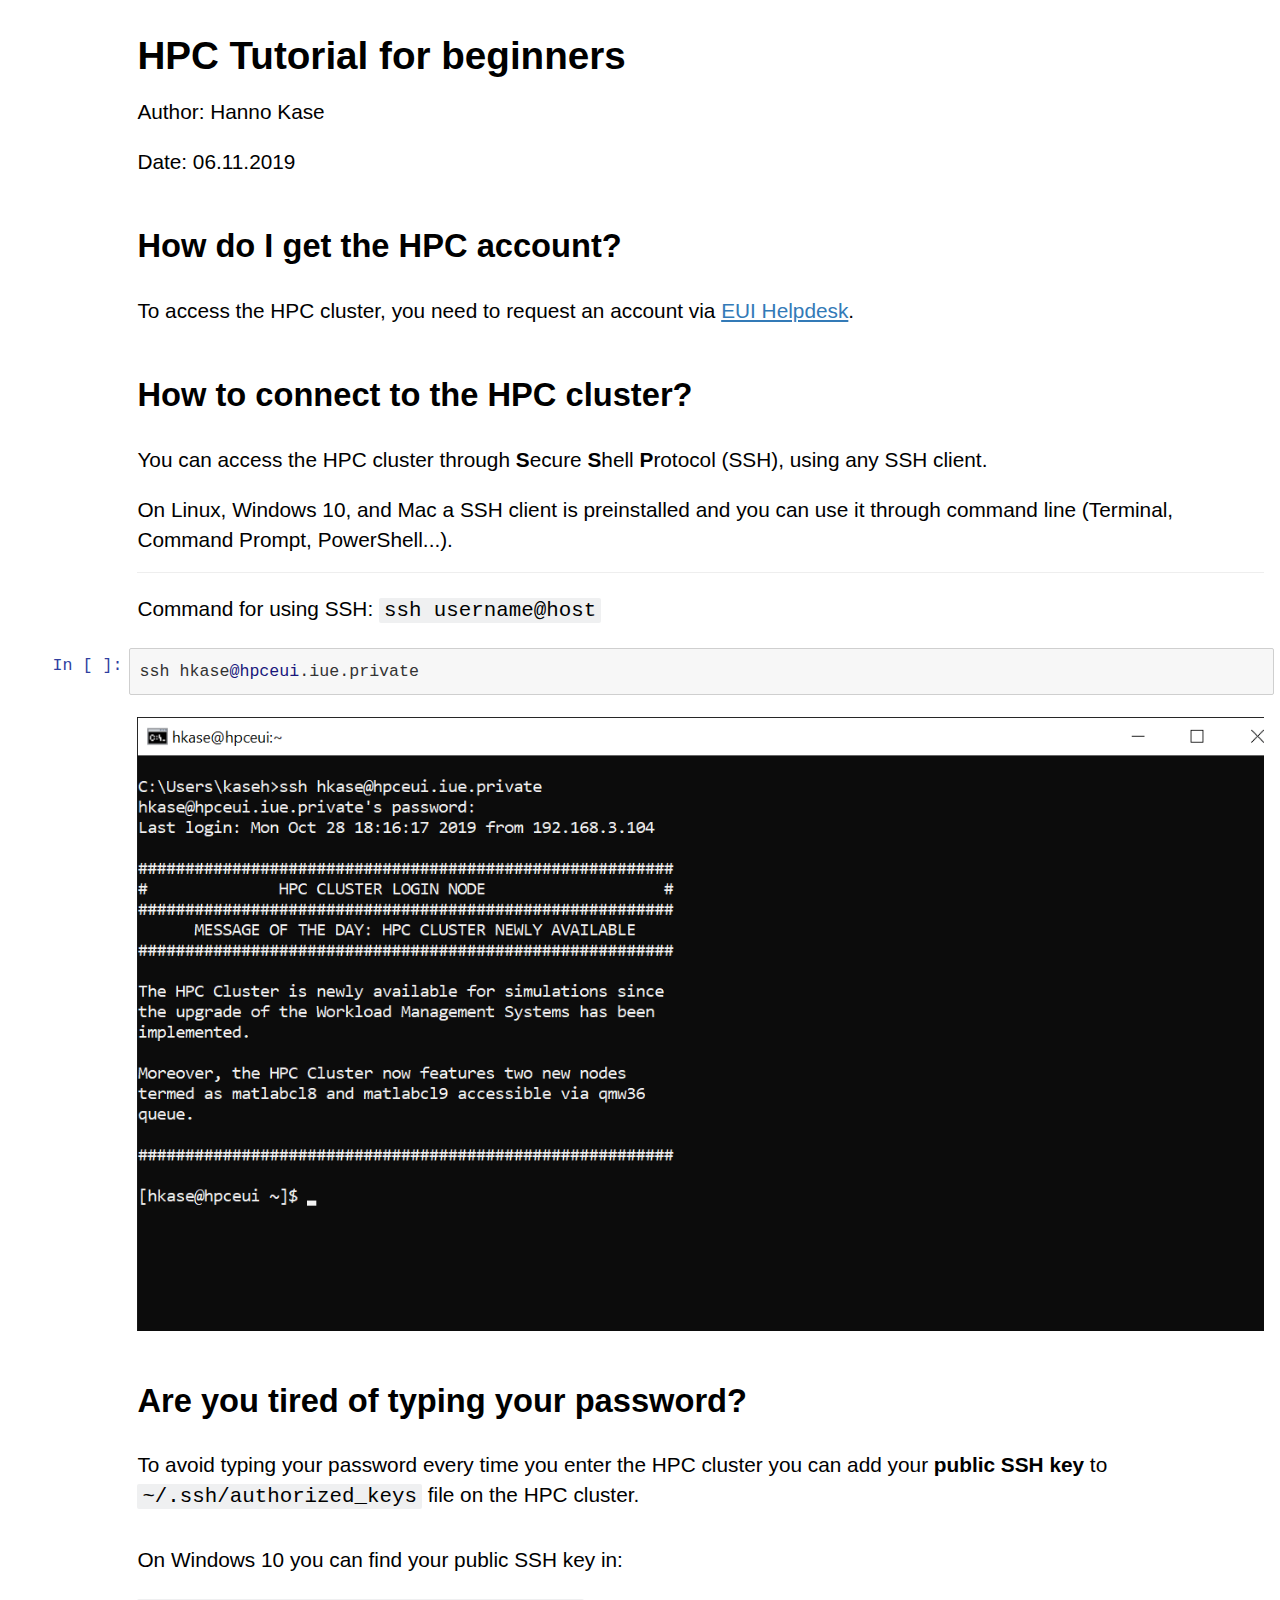
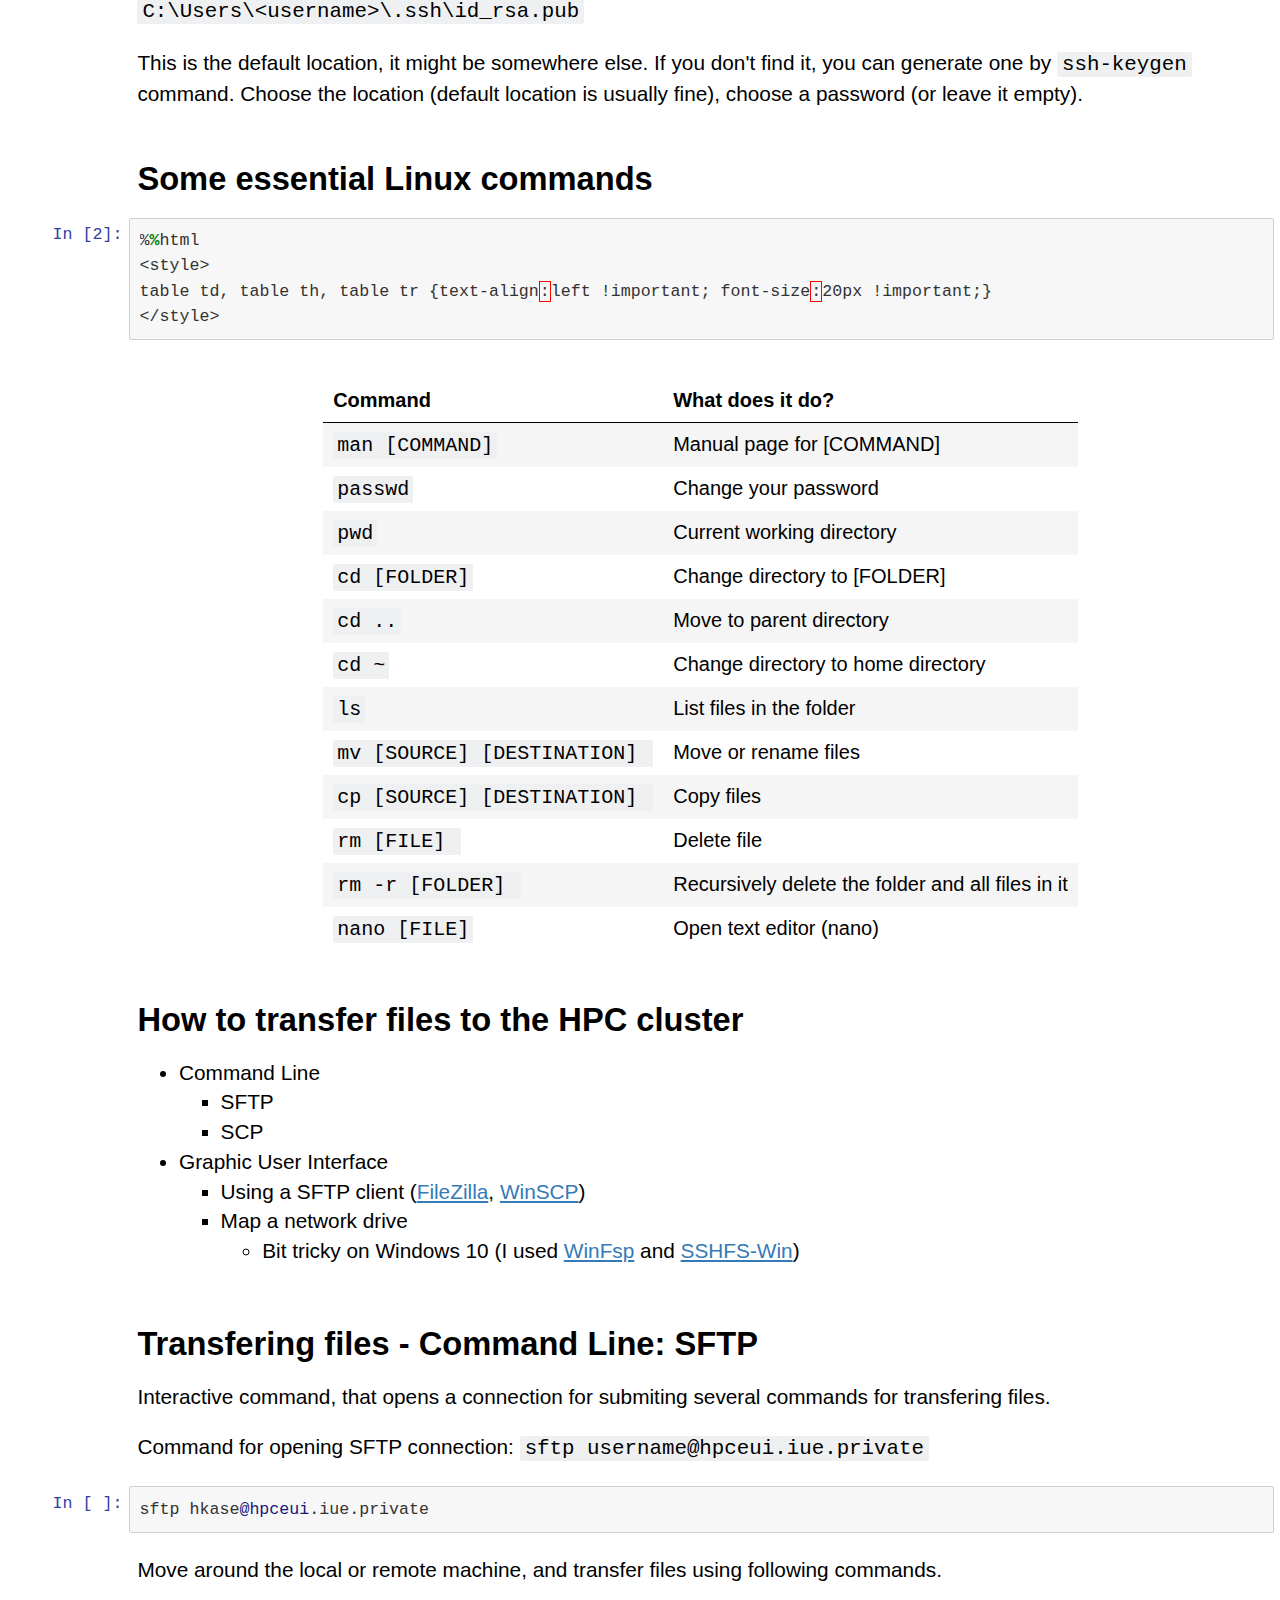
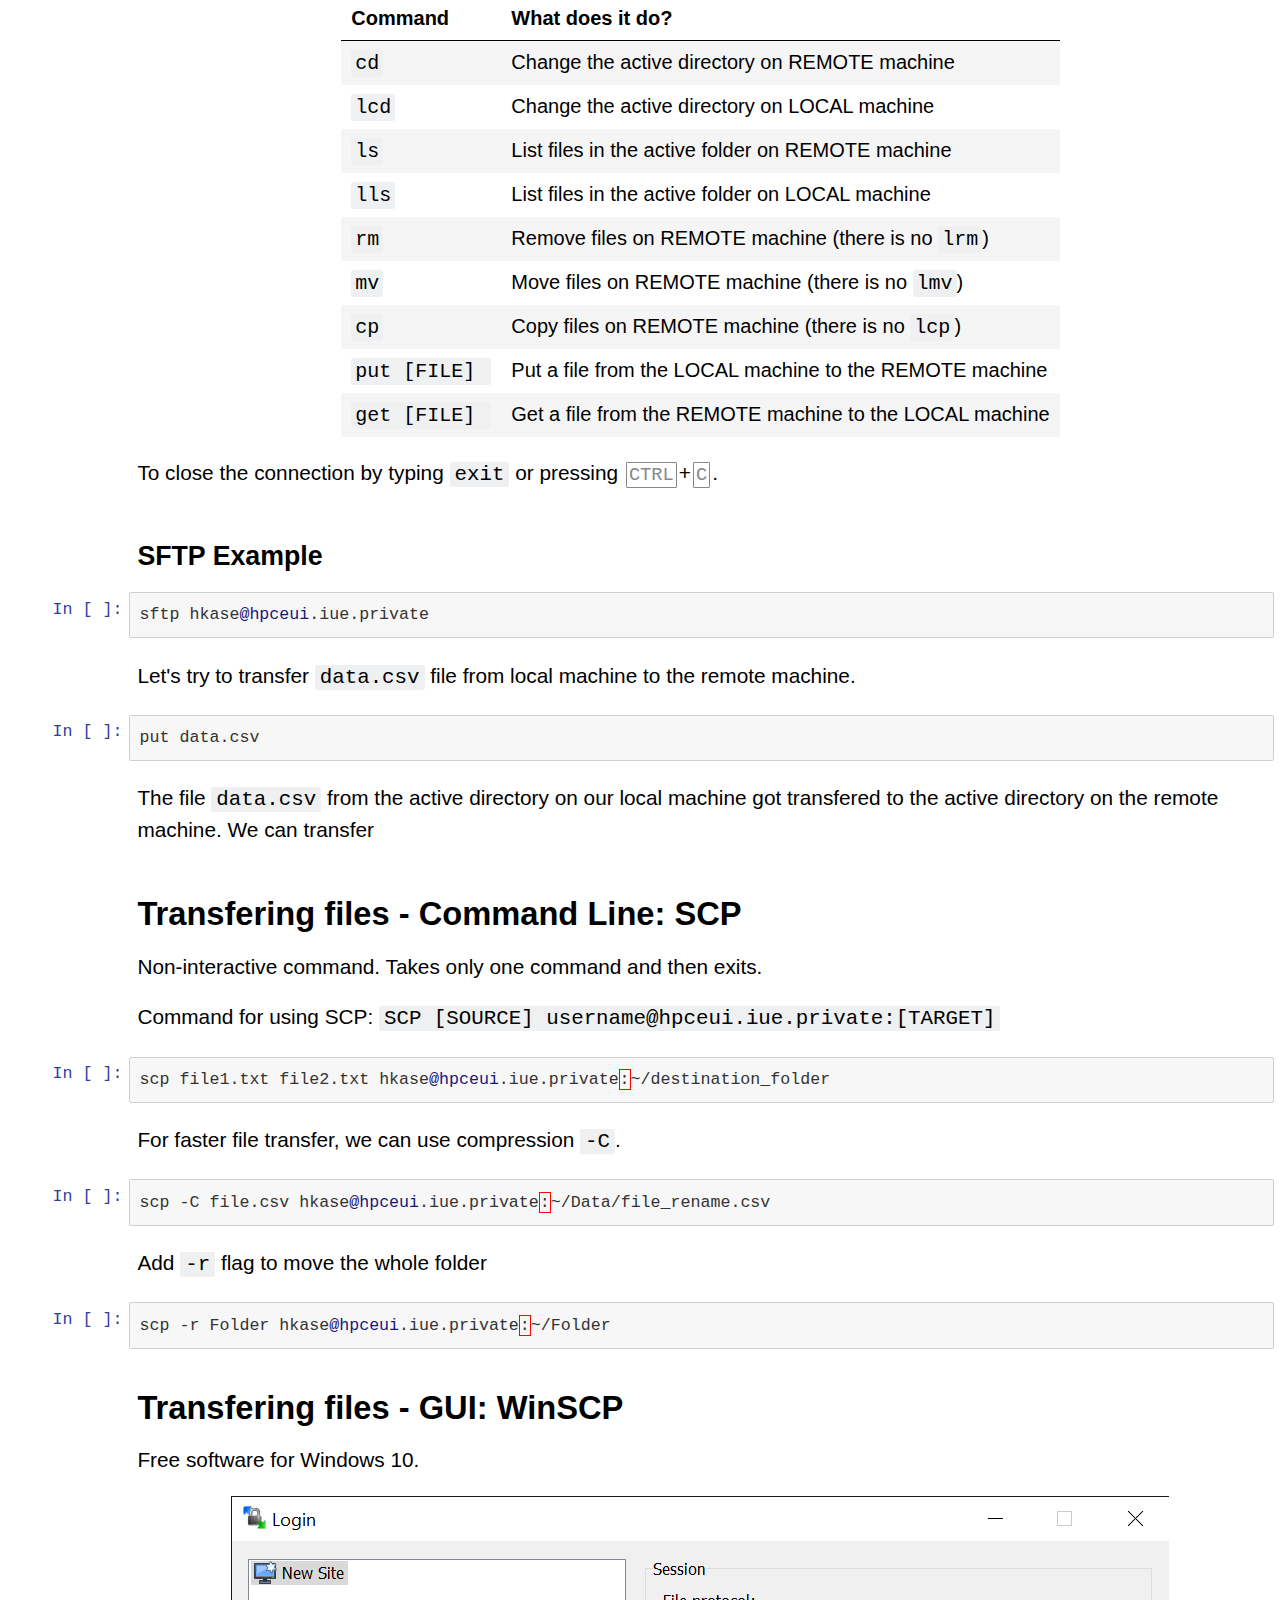
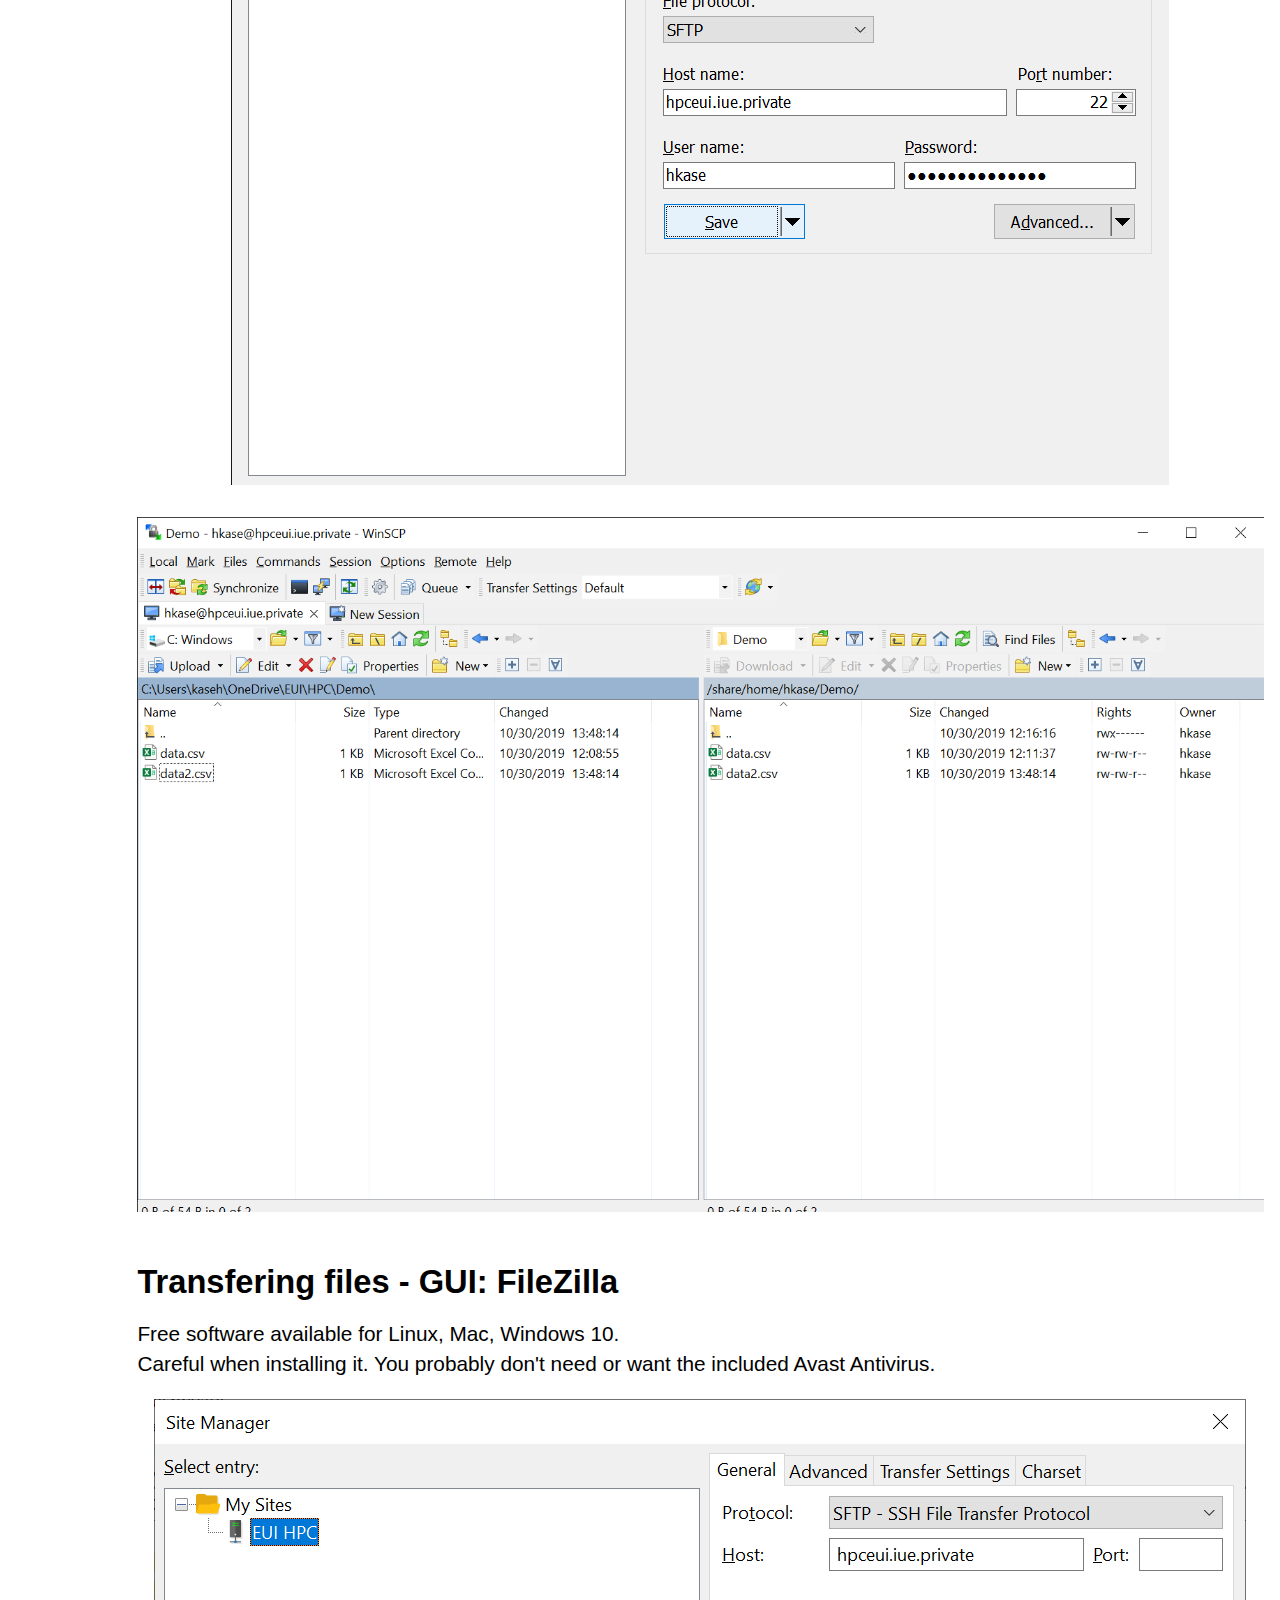
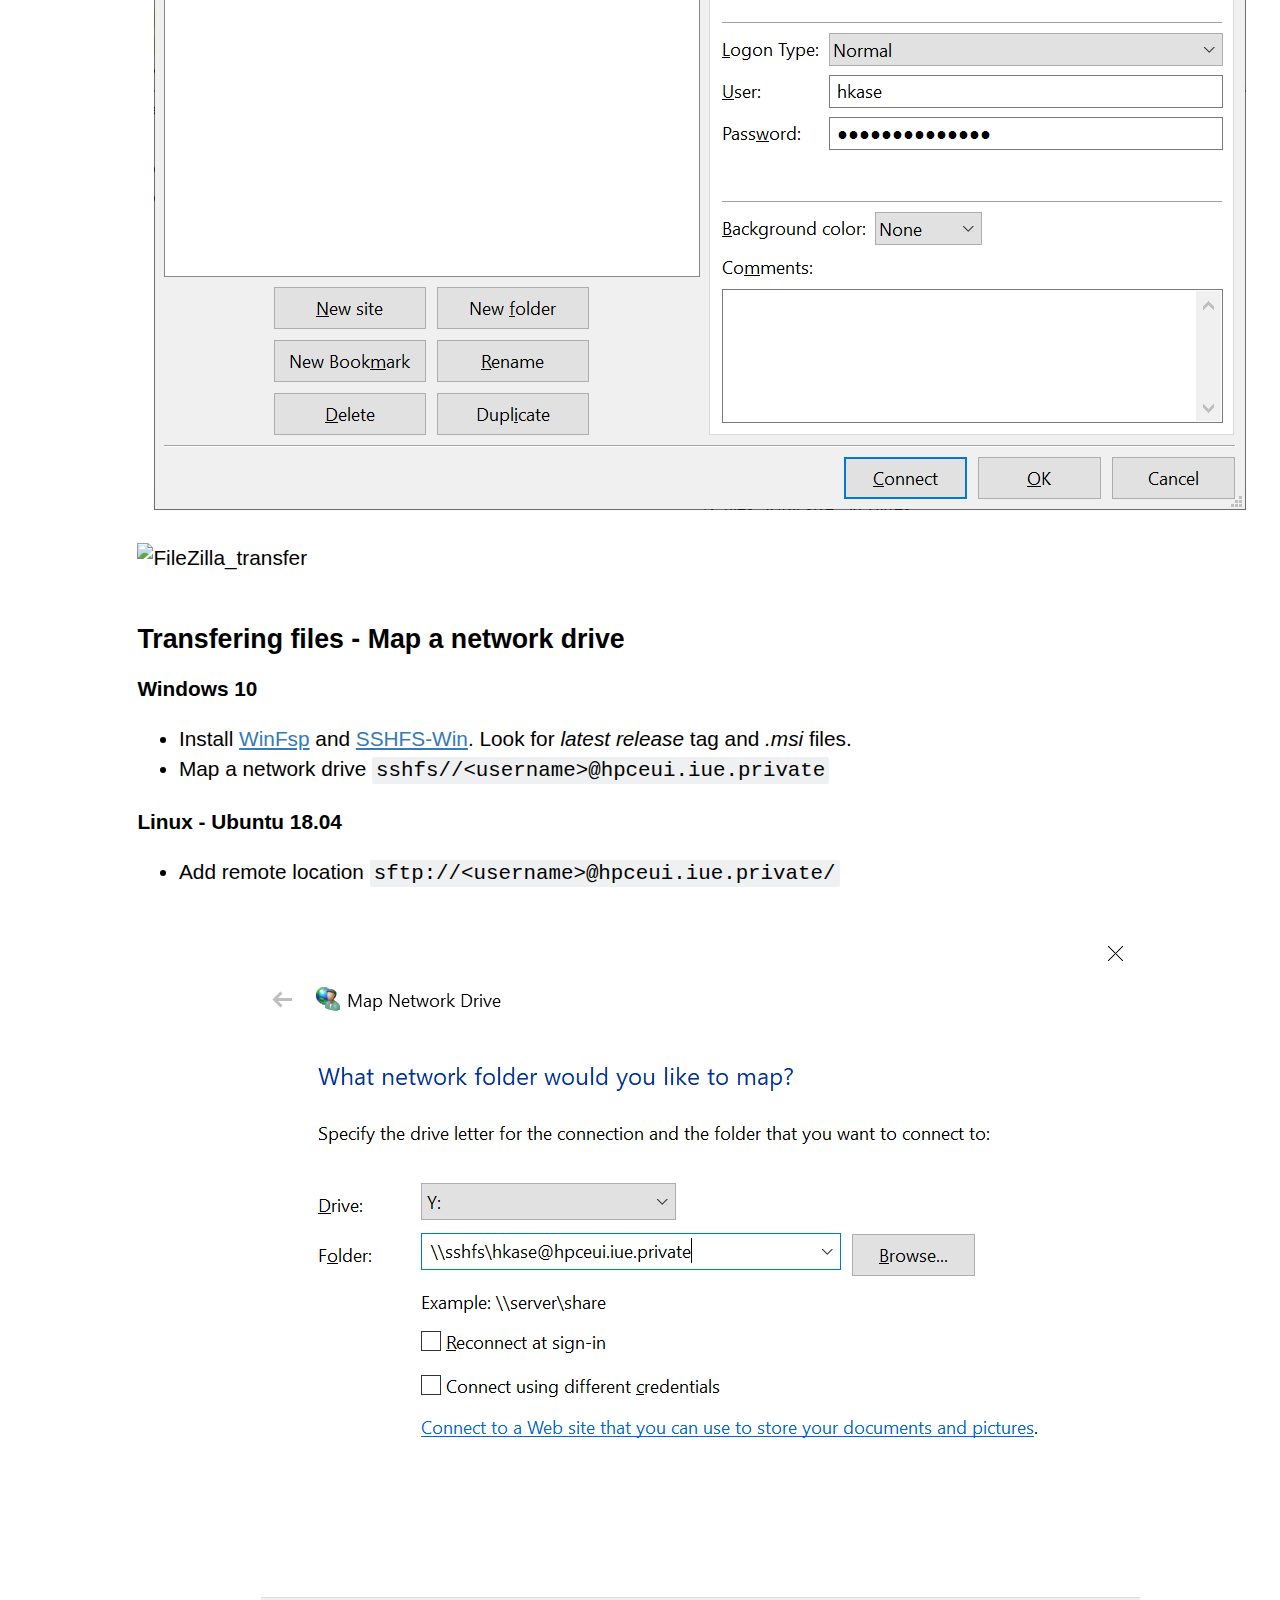
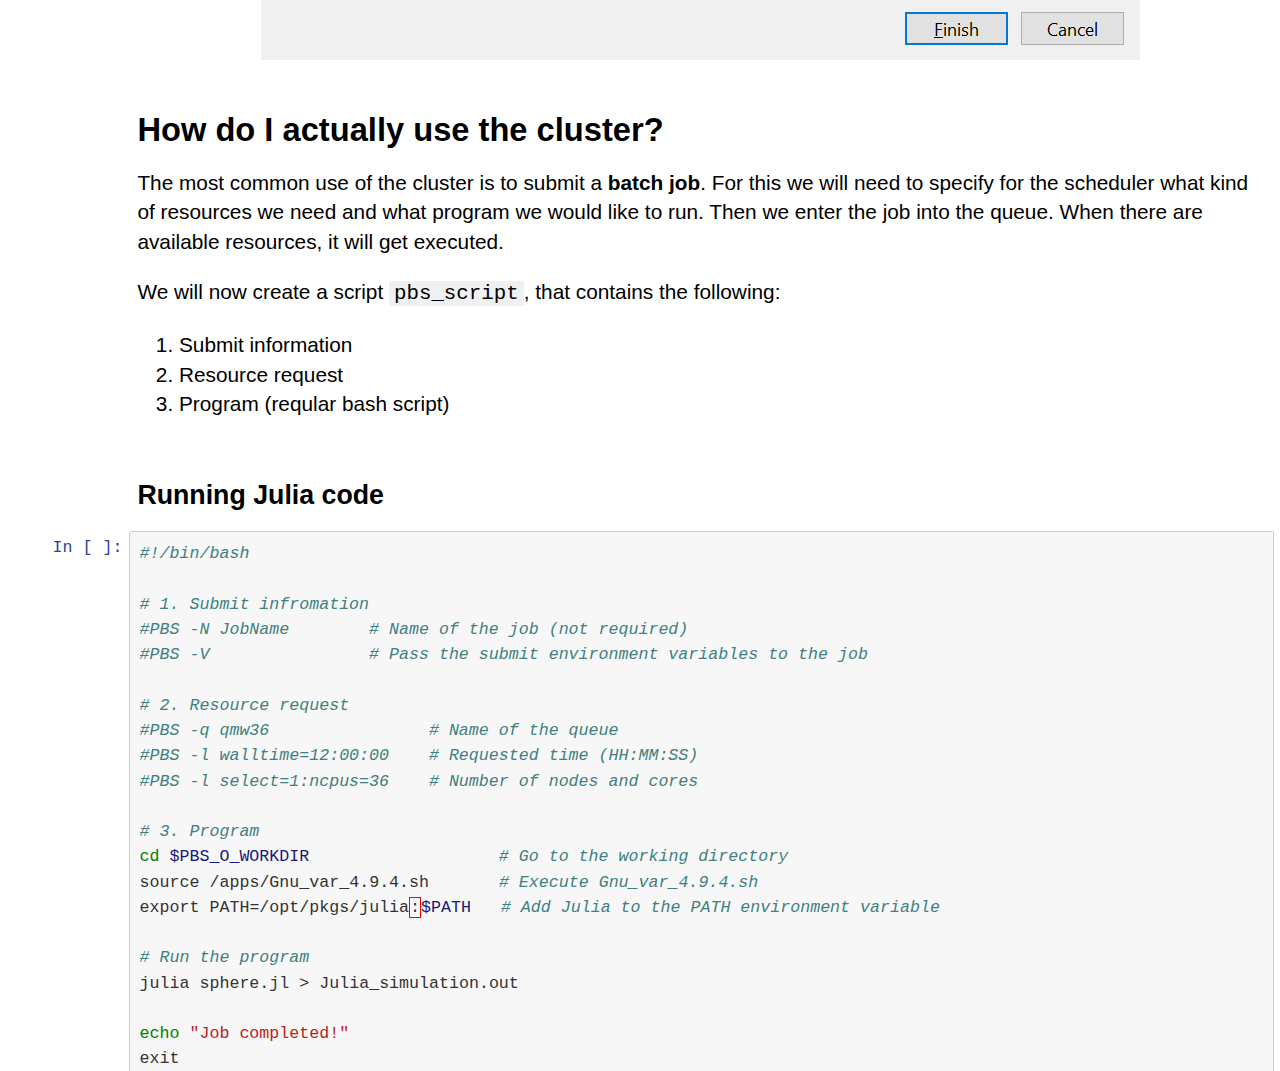
==== commit a59c2b8e: "Updated slides" ====
--- a/HPC_beginners.slides.html
+++ b/HPC_beginners.slides.html
@@ -13203,7 +13203,7 @@
 </div><div class="inner_cell">
 <div class="text_cell_render border-box-sizing rendered_html">
 <h1 id="HPC-Tutorial-for-beginners">HPC Tutorial for beginners<a class="anchor-link" href="#HPC-Tutorial-for-beginners">&#182;</a></h1><p>Author: Hanno Kase</p>
-<p>Date: 28.10.2019</p>
+<p>Date: 06.11.2019</p>
 
 </div>
 </div>
@@ -13246,7 +13246,7 @@
 <div class="prompt input_prompt">In&nbsp;[&nbsp;]:</div>
 <div class="inner_cell">
     <div class="input_area">
-<div class=" highlight hl-ipython3"><pre><span></span><span class="o">!</span>ssh hkase@hpceui.iue.private
+<div class=" highlight hl-powershell"><pre><span></span><span class="n">ssh</span> <span class="n">hkase</span><span class="nv">@hpceui</span><span class="p">.</span><span class="n">iue</span><span class="p">.</span><span class="n">private</span>
 </pre></div>
 
     </div>
@@ -13300,10 +13300,10 @@
 <div class="prompt input_prompt">In&nbsp;[2]:</div>
 <div class="inner_cell">
     <div class="input_area">
-<div class=" highlight hl-ipython3"><pre><span></span><span class="o">%%html</span>
-<span class="p">&lt;</span><span class="nt">style</span><span class="p">&gt;</span> 
-<span class="nt">table</span> <span class="nt">td</span><span class="o">,</span> <span class="nt">table</span> <span class="nt">th</span><span class="o">,</span> <span class="nt">table</span> <span class="nt">tr</span> <span class="p">{</span><span class="k">text-align</span><span class="p">:</span><span class="kc">left</span> <span class="cp">!important</span><span class="p">;</span> <span class="k">font-size</span><span class="p">:</span><span class="mi">20</span><span class="kt">px</span> <span class="cp">!important</span><span class="p">;}</span>
-<span class="p">&lt;/</span><span class="nt">style</span><span class="p">&gt;</span>
+<div class=" highlight hl-powershell"><pre><span></span><span class="p">%</span><span class="k">%</span><span class="n">html</span>
+<span class="p">&lt;</span><span class="n">style</span><span class="p">&gt;</span> 
+<span class="n">table</span> <span class="n">td</span><span class="p">,</span> <span class="n">table</span> <span class="n">th</span><span class="p">,</span> <span class="n">table</span> <span class="n">tr</span> <span class="p">{</span><span class="n">text-align</span><span class="err">:</span><span class="n">left</span> <span class="p">!</span><span class="n">important</span><span class="p">;</span> <span class="n">font-size</span><span class="err">:</span><span class="n">20px</span> <span class="p">!</span><span class="n">important</span><span class="p">;}</span>
+<span class="p">&lt;/</span><span class="n">style</span><span class="p">&gt;</span>
 </pre></div>
 
     </div>
@@ -13387,7 +13387,7 @@
     </tr>
     <tr>
       <td><code>rm -r [FOLDER] </code></td>
-      <td>Recursively delete the filder and all files in it</td>
+      <td>Recursively delete the folder and all files in it</td>
     </tr>  
     <tr>
       <td><code>nano [FILE]</code></td>
@@ -13401,7 +13401,7 @@
 <div class="cell border-box-sizing text_cell rendered"><div class="prompt input_prompt">
 </div><div class="inner_cell">
 <div class="text_cell_render border-box-sizing rendered_html">
-<h2 id="Transfering-files-to-HPC-cluster">Transfering files to HPC cluster<a class="anchor-link" href="#Transfering-files-to-HPC-cluster">&#182;</a></h2><ul>
+<h2 id="How-to-transfer-files-to-the-HPC-cluster">How to transfer files to the HPC cluster<a class="anchor-link" href="#How-to-transfer-files-to-the-HPC-cluster">&#182;</a></h2><ul>
 <li>Command Line<ul>
 <li>SFTP</li>
 <li>SCP</li>
@@ -13423,7 +13423,8 @@
 <div class="cell border-box-sizing text_cell rendered"><div class="prompt input_prompt">
 </div><div class="inner_cell">
 <div class="text_cell_render border-box-sizing rendered_html">
-<h2 id="Transfering-files---Command-Line:-SFTP">Transfering files - Command Line: SFTP<a class="anchor-link" href="#Transfering-files---Command-Line:-SFTP">&#182;</a></h2><p>Command for using SFTP: <code>sftp username@hpceui.iue.private</code></p>
+<h2 id="Transfering-files---Command-Line:-SFTP">Transfering files - Command Line: SFTP<a class="anchor-link" href="#Transfering-files---Command-Line:-SFTP">&#182;</a></h2><p>Interactive command, that opens a connection for submiting several commands for transfering files.</p>
+<p>Command for opening SFTP connection: <code>sftp username@hpceui.iue.private</code></p>
 
 </div>
 </div>
@@ -13433,7 +13434,7 @@
 <div class="prompt input_prompt">In&nbsp;[&nbsp;]:</div>
 <div class="inner_cell">
     <div class="input_area">
-<div class=" highlight hl-ipython3"><pre><span></span><span class="n">sftp</span> <span class="n">hkase</span><span class="nd">@hpceui</span><span class="o">.</span><span class="n">iue</span><span class="o">.</span><span class="n">private</span>
+<div class=" highlight hl-powershell"><pre><span></span><span class="n">sftp</span> <span class="n">hkase</span><span class="nv">@hpceui</span><span class="p">.</span><span class="n">iue</span><span class="p">.</span><span class="n">private</span>
 </pre></div>
 
     </div>
@@ -13444,6 +13445,7 @@
 <div class="cell border-box-sizing text_cell rendered"><div class="prompt input_prompt">
 </div><div class="inner_cell">
 <div class="text_cell_render border-box-sizing rendered_html">
+<p>Move around the local or remote machine, and transfer files using following commands.</p>
 <table align="center">
   <thead>
     <tr>
@@ -13489,7 +13491,8 @@
       <td>Get a file from the REMOTE machine to the LOCAL machine</td>
     </tr>
   </tbody>
-</table>
+</table><p>To close the connection by typing <code>exit</code> or pressing <kbd>CTRL</kbd>+<kbd>C</kbd>.</p>
+
 </div>
 </div>
 </div></section><section>
@@ -13505,7 +13508,7 @@
 <div class="prompt input_prompt">In&nbsp;[&nbsp;]:</div>
 <div class="inner_cell">
     <div class="input_area">
-<div class=" highlight hl-ipython3"><pre><span></span><span class="n">sftp</span> <span class="n">hkase</span><span class="nd">@hpceui</span><span class="o">.</span><span class="n">iue</span><span class="o">.</span><span class="n">private</span>
+<div class=" highlight hl-powershell"><pre><span></span><span class="n">sftp</span> <span class="n">hkase</span><span class="nv">@hpceui</span><span class="p">.</span><span class="n">iue</span><span class="p">.</span><span class="n">private</span>
 </pre></div>
 
     </div>
@@ -13526,7 +13529,7 @@
 <div class="prompt input_prompt">In&nbsp;[&nbsp;]:</div>
 <div class="inner_cell">
     <div class="input_area">
-<div class=" highlight hl-ipython3"><pre><span></span><span class="n">put</span> <span class="n">data</span><span class="o">.</span><span class="n">csv</span> 
+<div class=" highlight hl-powershell"><pre><span></span><span class="n">put</span> <span class="n">data</span><span class="p">.</span><span class="n">csv</span>
 </pre></div>
 
     </div>
@@ -13545,7 +13548,8 @@
 <div class="cell border-box-sizing text_cell rendered"><div class="prompt input_prompt">
 </div><div class="inner_cell">
 <div class="text_cell_render border-box-sizing rendered_html">
-<h2 id="Transfering-files---Command-Line:-SCP">Transfering files - Command Line: SCP<a class="anchor-link" href="#Transfering-files---Command-Line:-SCP">&#182;</a></h2><p>Command for using SCP:  <code>SCP [SOURCE] username@hpceui.iue.private:[TARGET]</code></p>
+<h2 id="Transfering-files---Command-Line:-SCP">Transfering files - Command Line: SCP<a class="anchor-link" href="#Transfering-files---Command-Line:-SCP">&#182;</a></h2><p>Non-interactive command. Takes only one command and then exits.</p>
+<p>Command for using SCP:  <code>SCP [SOURCE] username@hpceui.iue.private:[TARGET]</code></p>
 
 </div>
 </div>
@@ -13555,7 +13559,7 @@
 <div class="prompt input_prompt">In&nbsp;[&nbsp;]:</div>
 <div class="inner_cell">
     <div class="input_area">
-<div class=" highlight hl-ipython3"><pre><span></span><span class="n">scp</span> <span class="n">code</span><span class="o">.</span><span class="n">m</span> <span class="n">hkase</span><span class="nd">@hpceui</span><span class="o">.</span><span class="n">iue</span><span class="o">.</span><span class="n">private</span><span class="p">:</span><span class="n">Demo</span>
+<div class=" highlight hl-powershell"><pre><span></span><span class="n">scp</span> <span class="n">file1</span><span class="p">.</span><span class="n">txt</span> <span class="n">file2</span><span class="p">.</span><span class="n">txt</span> <span class="n">hkase</span><span class="nv">@hpceui</span><span class="p">.</span><span class="n">iue</span><span class="p">.</span><span class="n">private</span><span class="err">:</span><span class="p">~/</span><span class="n">destination_folder</span>
 </pre></div>
 
     </div>
@@ -13576,7 +13580,7 @@
 <div class="prompt input_prompt">In&nbsp;[&nbsp;]:</div>
 <div class="inner_cell">
     <div class="input_area">
-<div class=" highlight hl-ipython3"><pre><span></span><span class="n">scp</span> <span class="o">-</span><span class="n">C</span> <span class="n">data</span><span class="o">.</span><span class="n">csv</span> <span class="n">hkase</span><span class="nd">@hpceui</span><span class="o">.</span><span class="n">iue</span><span class="o">.</span><span class="n">private</span><span class="p">:</span><span class="n">Demo</span><span class="o">/</span><span class="n">data_rename</span><span class="o">.</span><span class="n">csv</span>
+<div class=" highlight hl-powershell"><pre><span></span><span class="n">scp</span> <span class="n">-C</span> <span class="n">file</span><span class="p">.</span><span class="n">csv</span> <span class="n">hkase</span><span class="nv">@hpceui</span><span class="p">.</span><span class="n">iue</span><span class="p">.</span><span class="n">private</span><span class="err">:</span><span class="p">~/</span><span class="n">Data</span><span class="p">/</span><span class="n">file_rename</span><span class="p">.</span><span class="n">csv</span>
 </pre></div>
 
     </div>
@@ -13597,7 +13601,7 @@
 <div class="prompt input_prompt">In&nbsp;[&nbsp;]:</div>
 <div class="inner_cell">
     <div class="input_area">
-<div class=" highlight hl-ipython3"><pre><span></span><span class="n">scp</span> <span class="o">-</span><span class="n">r</span> <span class="n">Folder</span> <span class="n">hkase</span><span class="nd">@hpceui</span><span class="o">.</span><span class="n">iue</span><span class="o">.</span><span class="n">private</span><span class="p">:</span><span class="n">Folder</span>
+<div class=" highlight hl-powershell"><pre><span></span><span class="n">scp</span> <span class="n">-r</span> <span class="n">Folder</span> <span class="n">hkase</span><span class="nv">@hpceui</span><span class="p">.</span><span class="n">iue</span><span class="p">.</span><span class="n">private</span><span class="err">:</span><span class="p">~/</span><span class="n">Folder</span>
 </pre></div>
 
     </div>
@@ -13645,11 +13649,13 @@
 <div class="text_cell_render border-box-sizing rendered_html">
 <h3 id="Transfering-files---Map-a-network-drive">Transfering files - Map a network drive<a class="anchor-link" href="#Transfering-files---Map-a-network-drive">&#182;</a></h3><p><strong>Windows 10</strong></p>
 <ul>
-<li>I first installed <a href="https://github.com/billziss-gh/winfsp/releases">WinFsp</a> and <a href="https://github.com/billziss-gh/sshfs-win/releases">SSHFS-Win</a>)</li>
-<li>Mapped a network drive <code>sshfs//hkase@hpceui.iue.private</code></li>
+<li>Install <a href="https://github.com/billziss-gh/winfsp/releases">WinFsp</a> and <a href="https://github.com/billziss-gh/sshfs-win/releases">SSHFS-Win</a>. Look for <em>latest release</em> tag and <em>.msi</em> files.</li>
+<li>Map a network drive <code>sshfs//&lt;username&gt;@hpceui.iue.private</code></li>
 </ul>
-<p><strong>Linux - Ubuntu 18.04</strong><br>
-Add remote location <code>sftp://hkase@hpceui.iue.private/</code></p>
+<p><strong>Linux - Ubuntu 18.04</strong></p>
+<ul>
+<li>Add remote location <code>sftp://&lt;username&gt;@hpceui.iue.private/</code></li>
+</ul>
 
 </div>
 </div>
@@ -13661,13 +13667,54 @@
 
 </div>
 </div>
+</div></section></section><section><section>
+<div class="cell border-box-sizing text_cell rendered"><div class="prompt input_prompt">
+</div><div class="inner_cell">
+<div class="text_cell_render border-box-sizing rendered_html">
+<h2 id="How-do-I-actually-use-the-cluster?">How do I actually use the cluster?<a class="anchor-link" href="#How-do-I-actually-use-the-cluster?">&#182;</a></h2><p>The most common use of the cluster is to submit a <strong>batch job</strong>. For this we will need to specify for the scheduler what kind of resources we need and what program we would like to run. Then we enter the job into the queue. When there are available resources, it will get executed.</p>
+<p>We will now create a script <code>pbs_script</code>, that contains the following:</p>
+<ol>
+<li>Submit information</li>
+<li>Resource request</li>
+<li>Program (reqular bash script)</li>
+</ol>
+
+</div>
+</div>
+</div></section><section>
+<div class="cell border-box-sizing text_cell rendered"><div class="prompt input_prompt">
+</div><div class="inner_cell">
+<div class="text_cell_render border-box-sizing rendered_html">
+<h3 id="Running-Julia-code">Running Julia code<a class="anchor-link" href="#Running-Julia-code">&#182;</a></h3>
+</div>
+</div>
 </div>
 <div class="cell border-box-sizing code_cell rendered">
 <div class="input">
 <div class="prompt input_prompt">In&nbsp;[&nbsp;]:</div>
 <div class="inner_cell">
     <div class="input_area">
-<div class=" highlight hl-ipython3"><pre><span></span> 
+<div class=" highlight hl-powershell"><pre><span></span><span class="c">#!/bin/bash</span>
+
+<span class="c"># 1. Submit infromation</span>
+<span class="c">#PBS -N JobName        # Name of the job (not required)</span>
+<span class="c">#PBS -V                # Pass the submit environment variables to the job</span>
+
+<span class="c"># 2. Resource request</span>
+<span class="c">#PBS -q qmw36                # Name of the queue</span>
+<span class="c">#PBS -l walltime=12:00:00    # Requested time (HH:MM:SS)</span>
+<span class="c">#PBS -l select=1:ncpus=36    # Number of nodes and cores</span>
+
+<span class="c"># 3. Program</span>
+<span class="nb">cd </span><span class="nv">$PBS_O_WORKDIR</span>                   <span class="c"># Go to the working directory</span>
+<span class="n">source</span> <span class="p">/</span><span class="n">apps</span><span class="p">/</span><span class="n">Gnu_var_4</span><span class="p">.</span><span class="n">9</span><span class="p">.</span><span class="n">4</span><span class="p">.</span><span class="n">sh</span>       <span class="c"># Execute Gnu_var_4.9.4.sh</span>
+<span class="n">export</span> <span class="n">PATH</span><span class="p">=/</span><span class="n">opt</span><span class="p">/</span><span class="n">pkgs</span><span class="p">/</span><span class="n">julia</span><span class="err">:</span><span class="nv">$PATH</span>   <span class="c"># Add Julia to the PATH environment variable</span>
+
+<span class="c"># Run the program</span>
+<span class="n">julia</span> <span class="n">sphere</span><span class="p">.</span><span class="n">jl</span> <span class="p">&gt;</span> <span class="n">Julia_simulation</span><span class="p">.</span><span class="n">out</span>
+
+<span class="nb">echo </span><span class="s2">&quot;Job completed!&quot;</span>
+<span class="n">exit</span>
 </pre></div>
 
     </div>
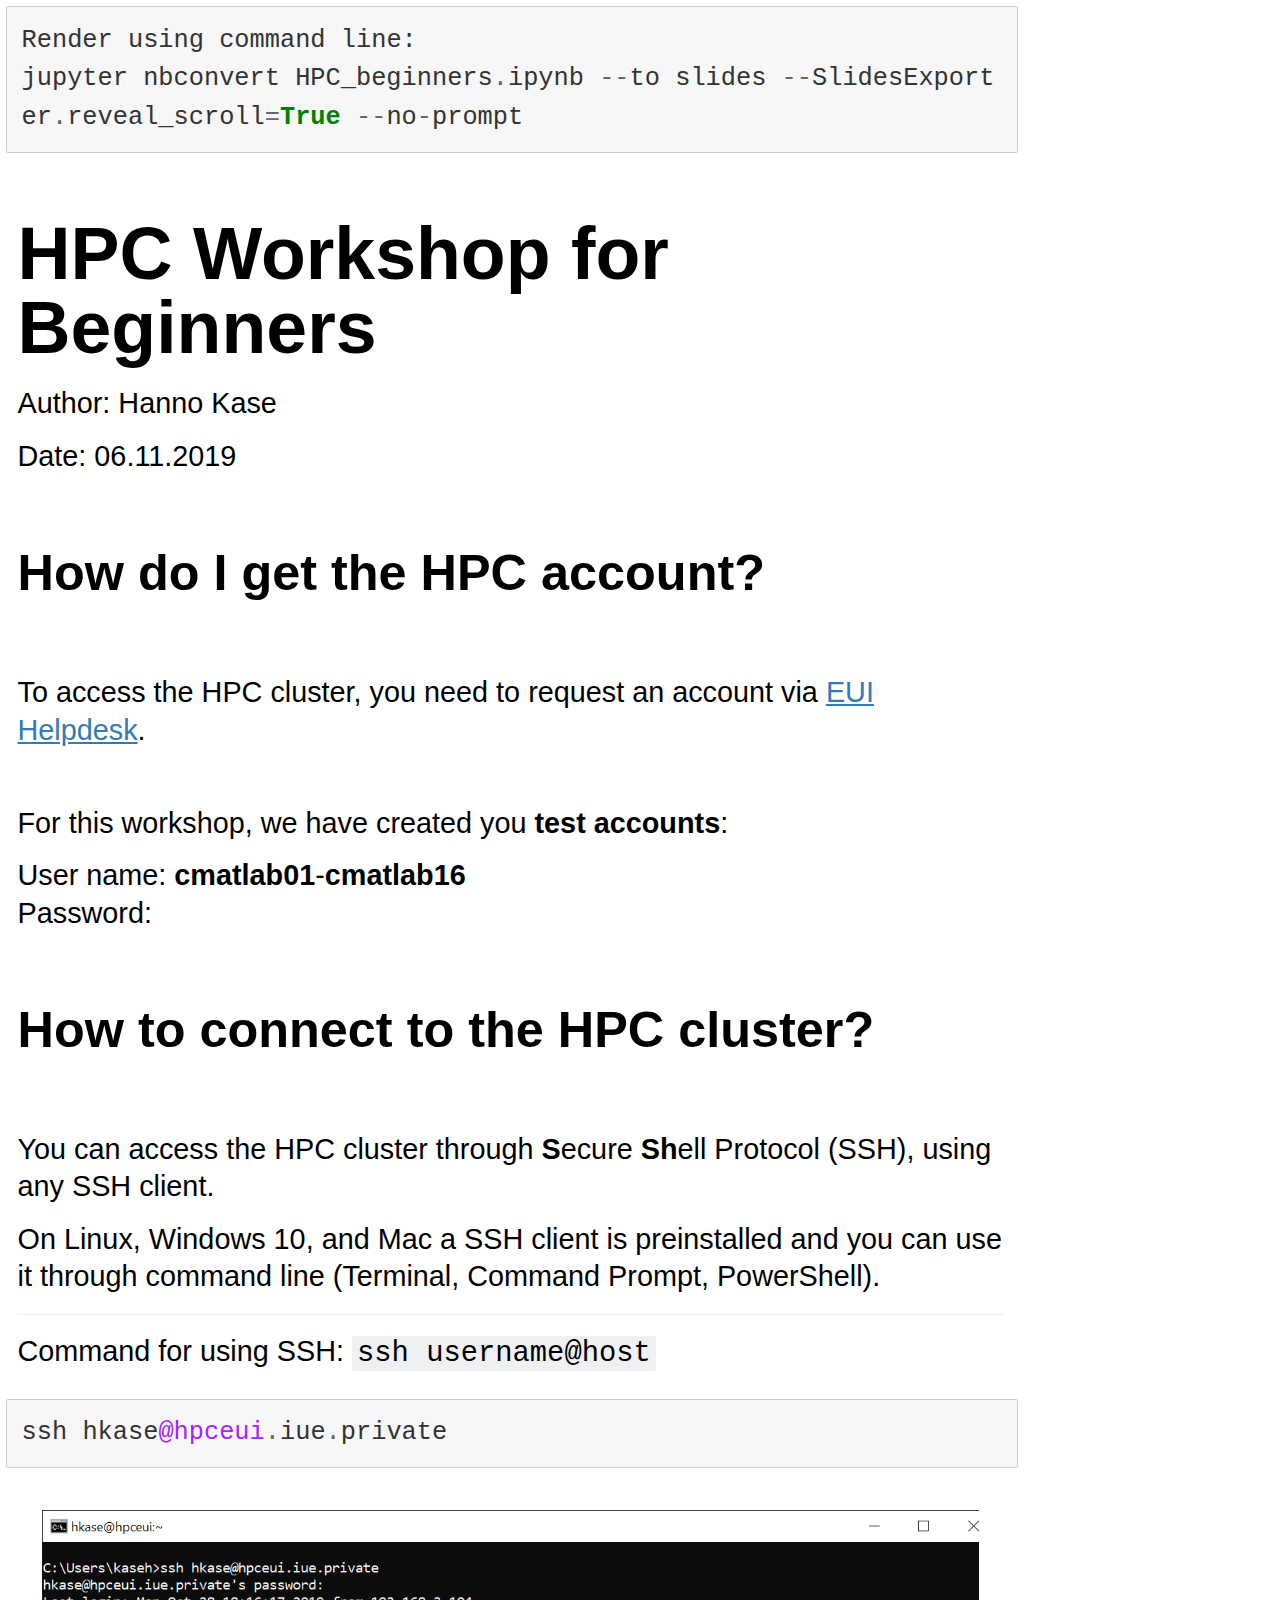
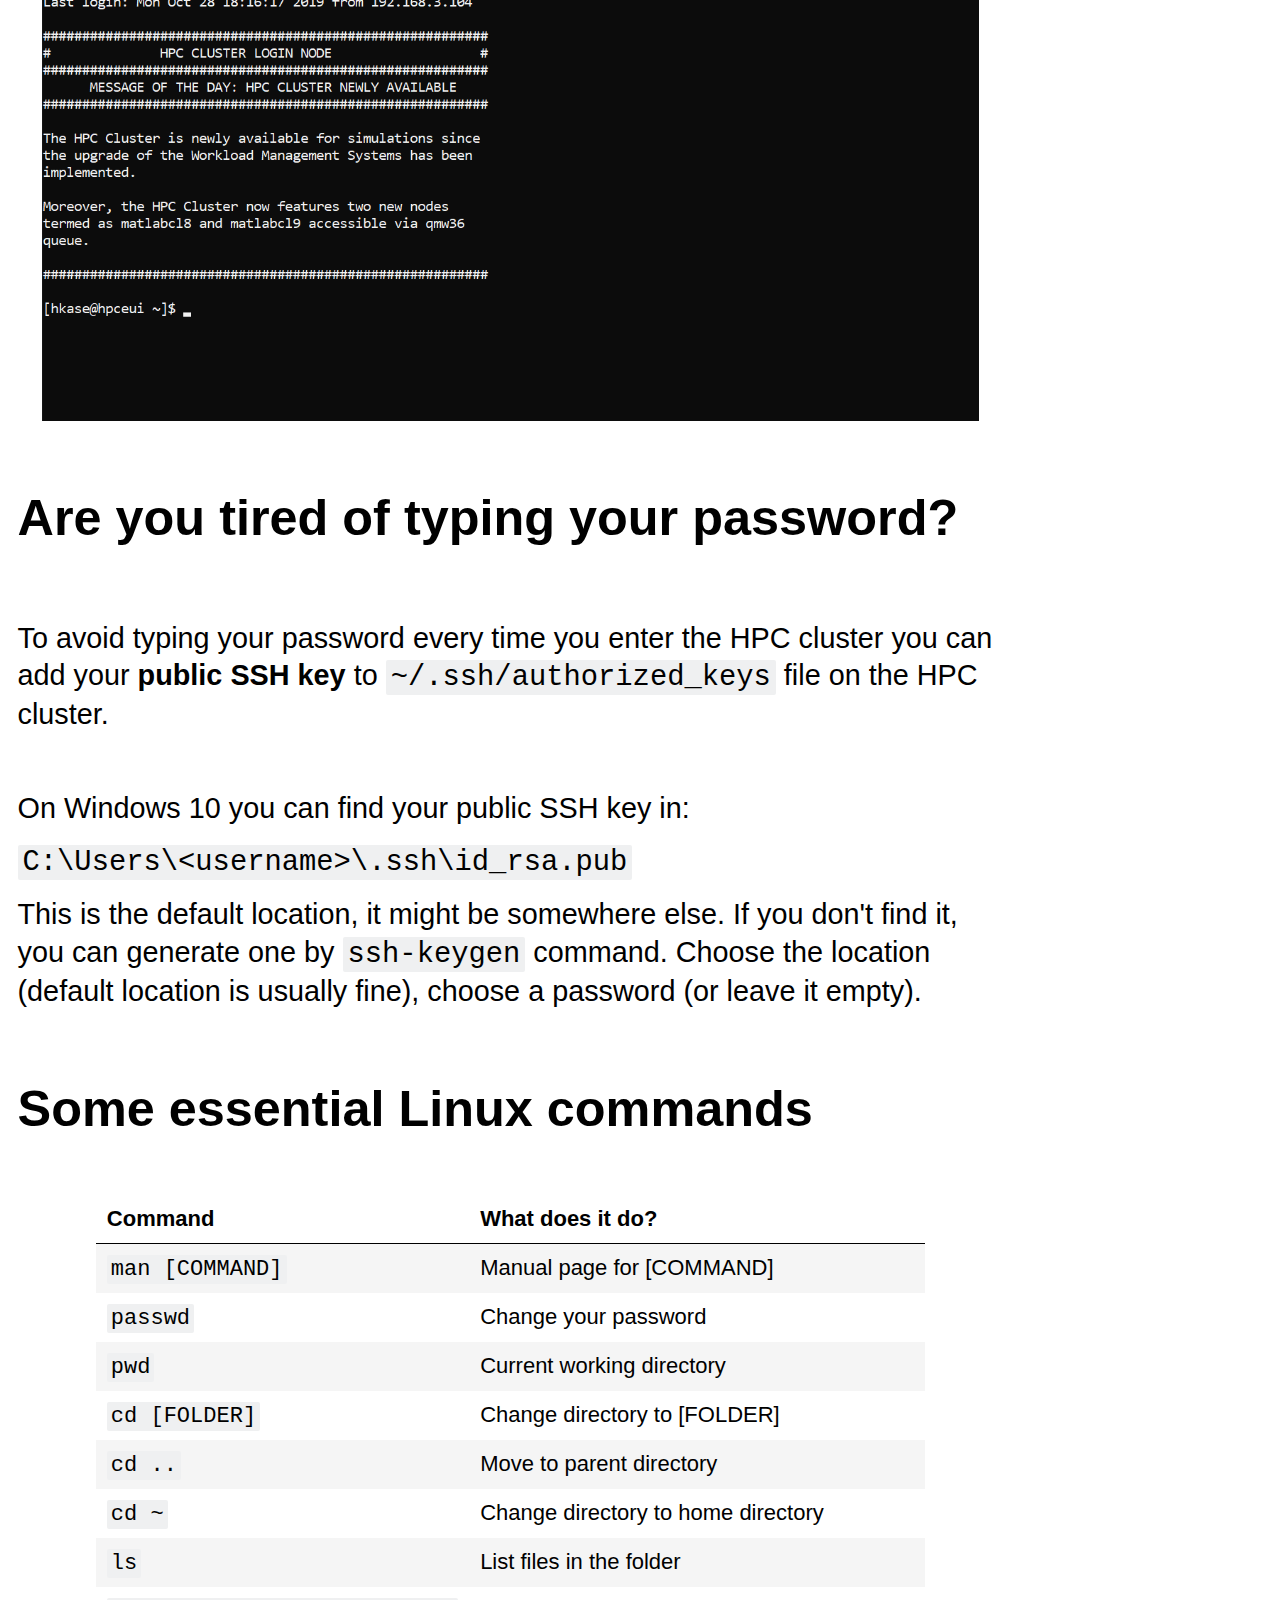
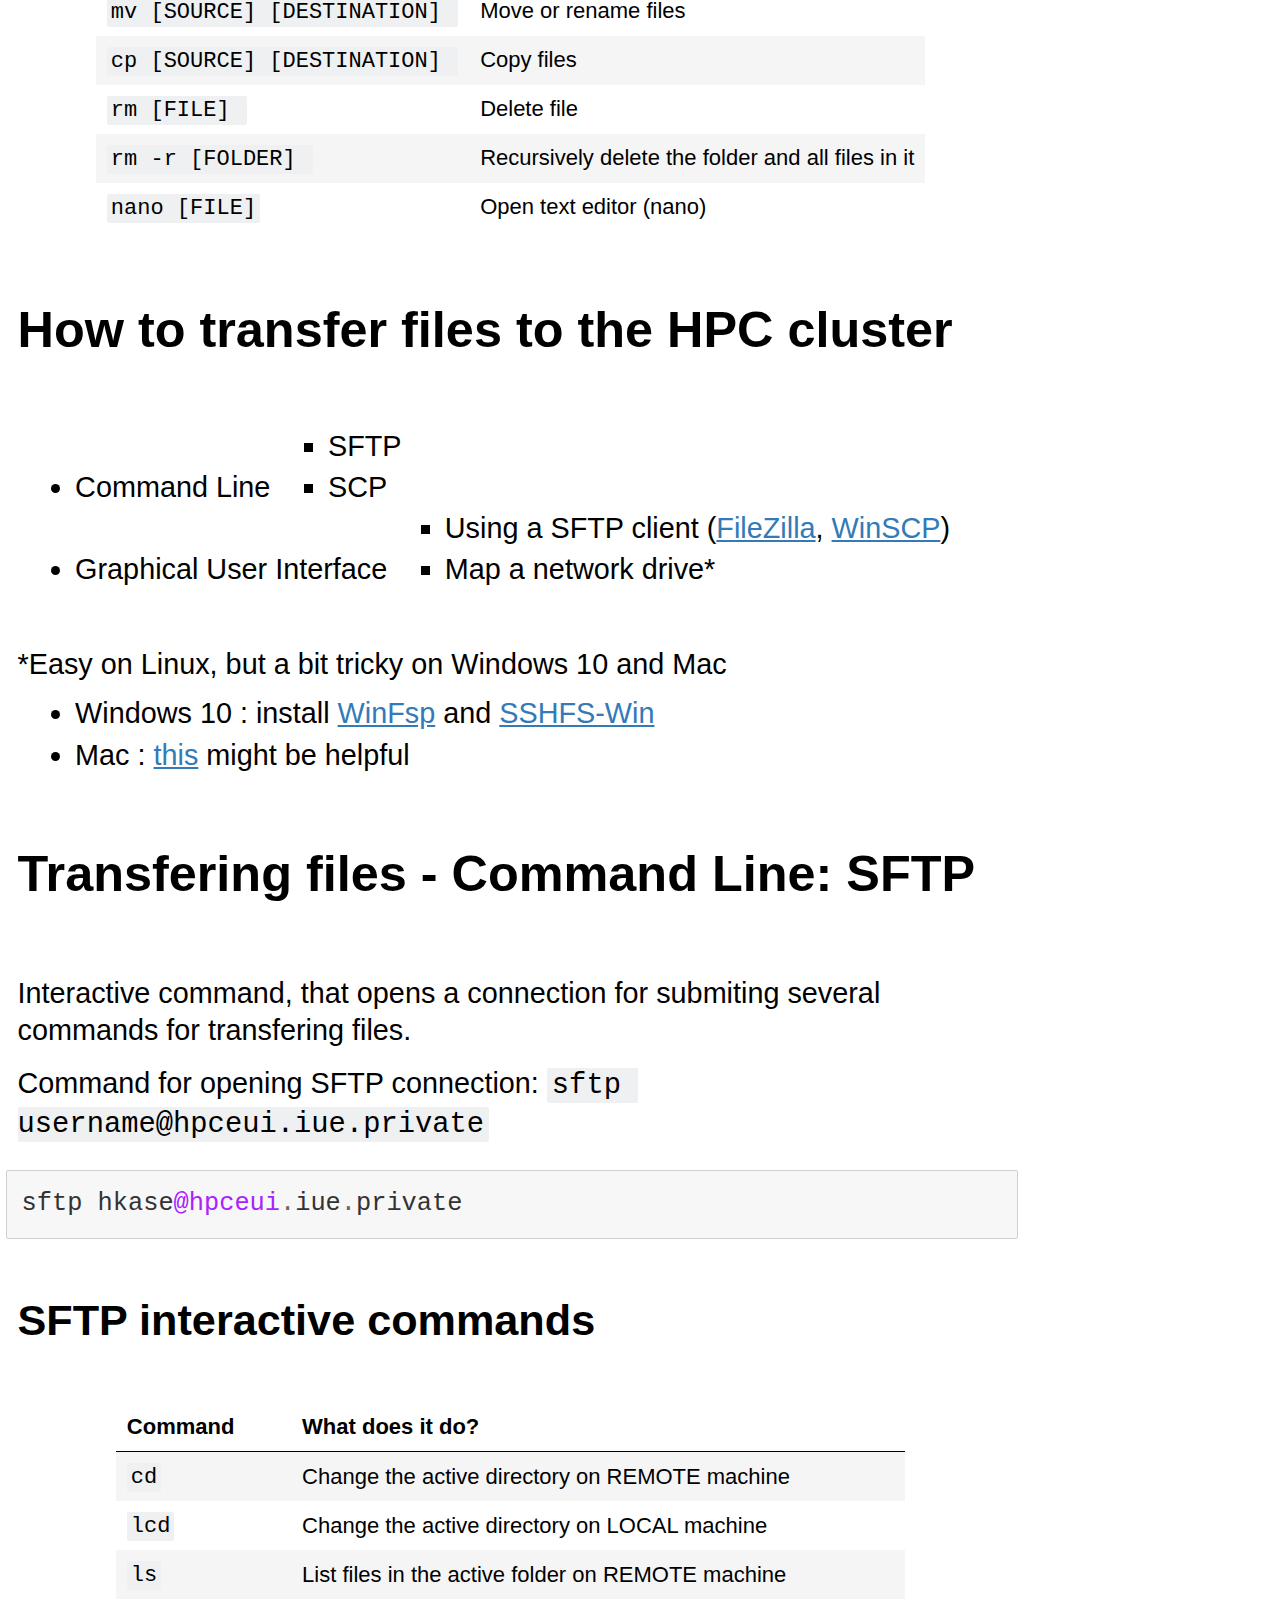
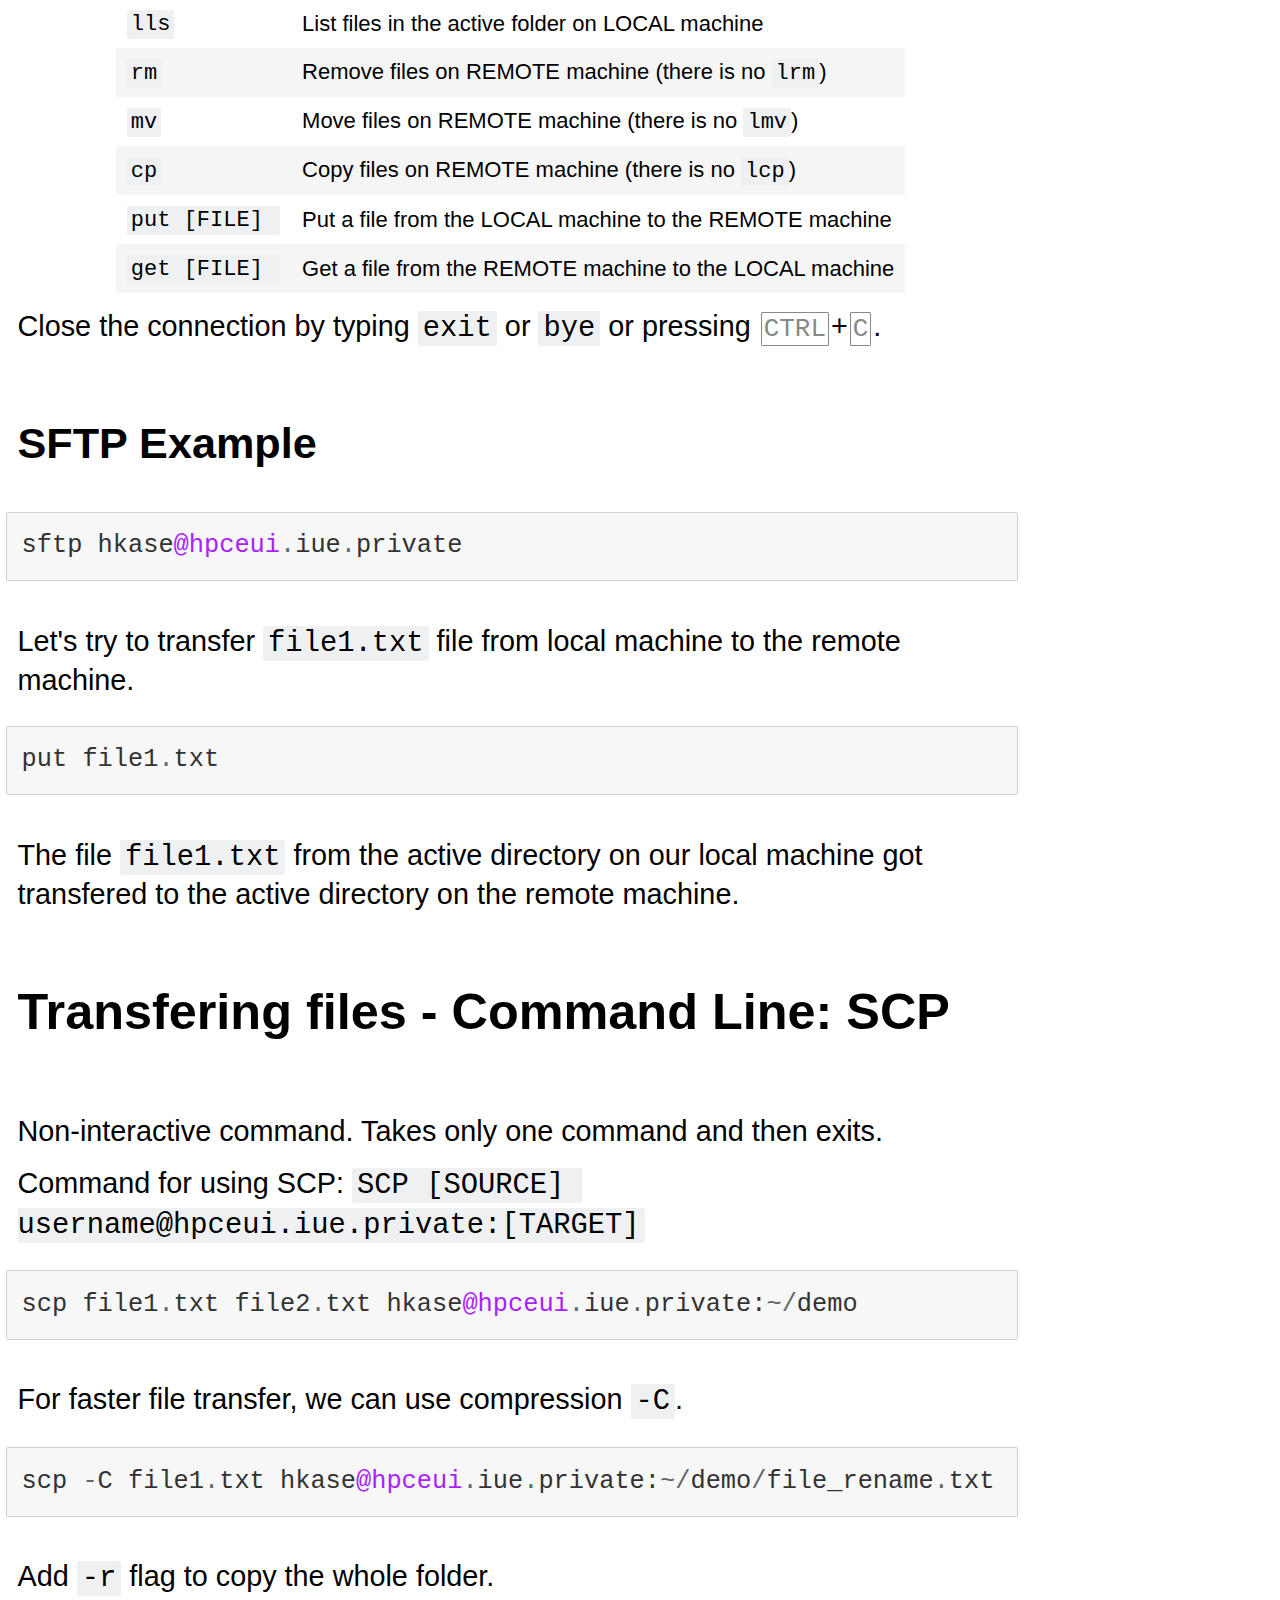
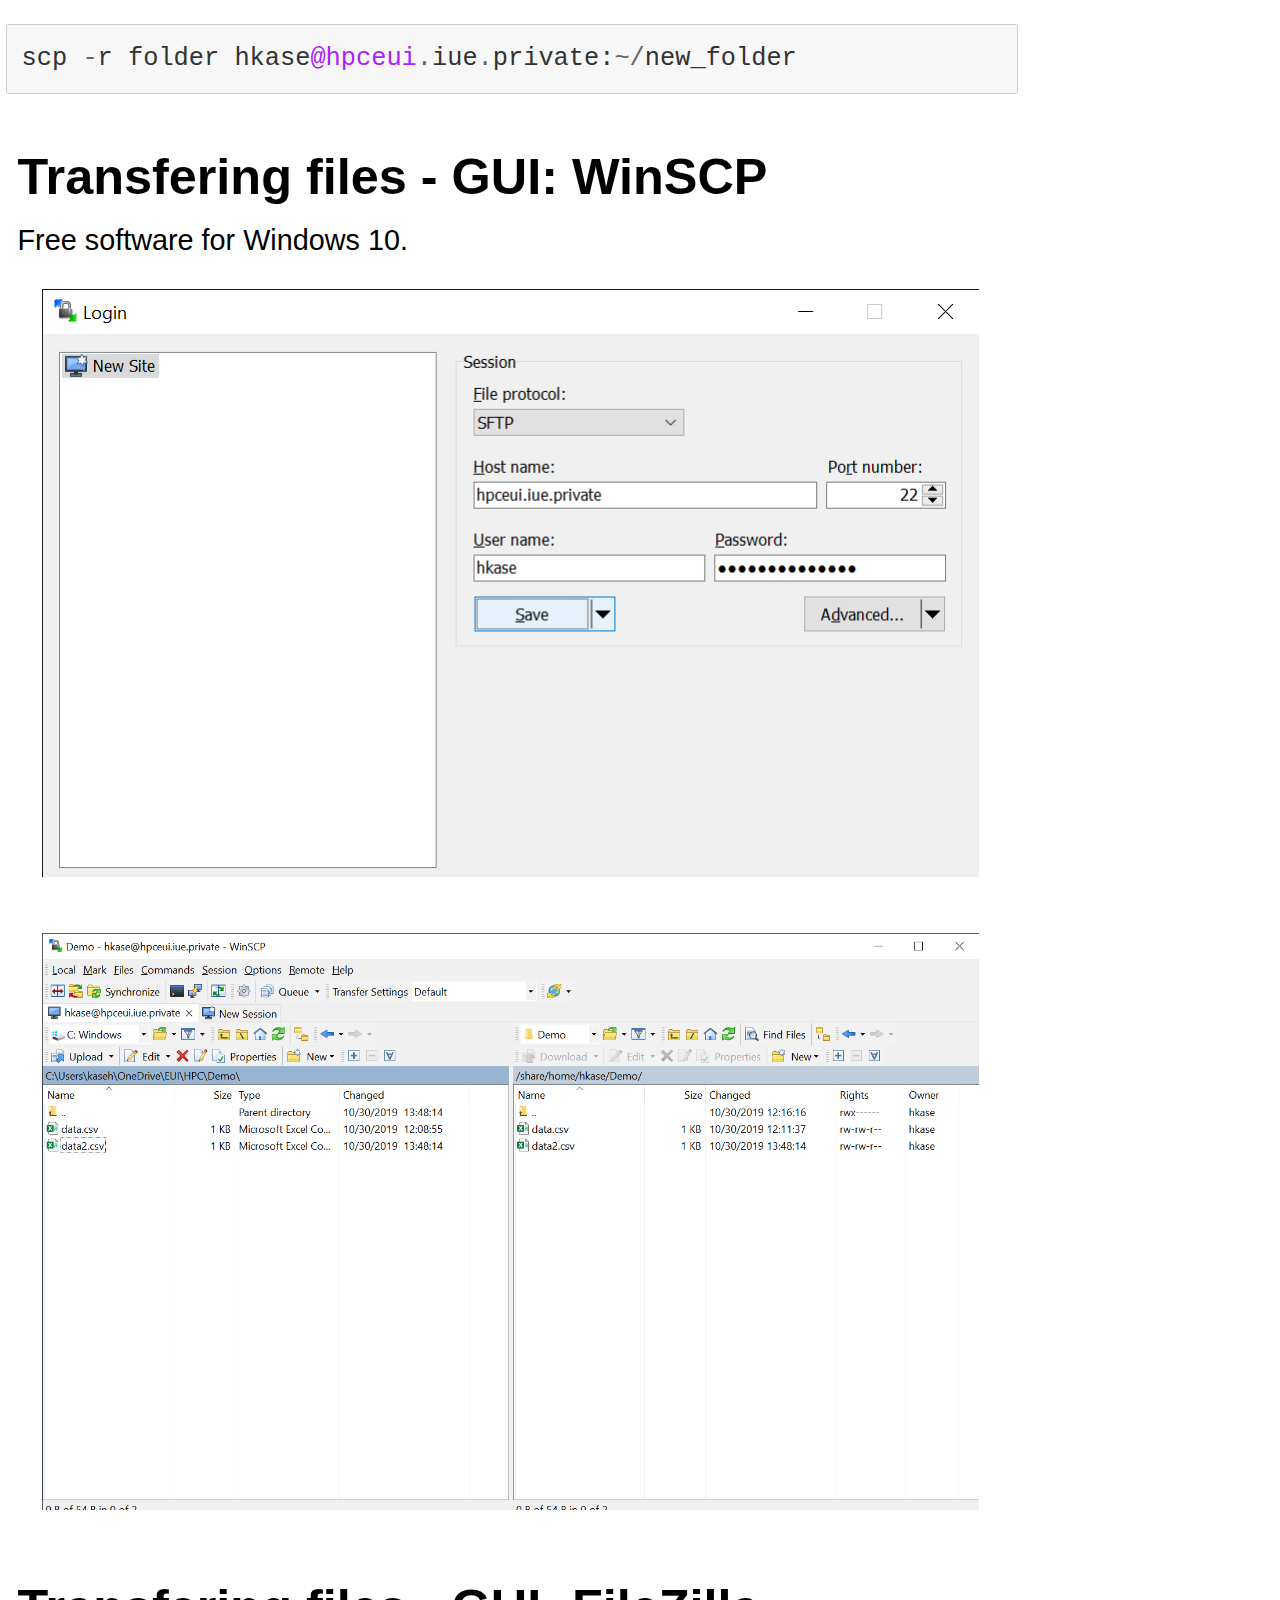
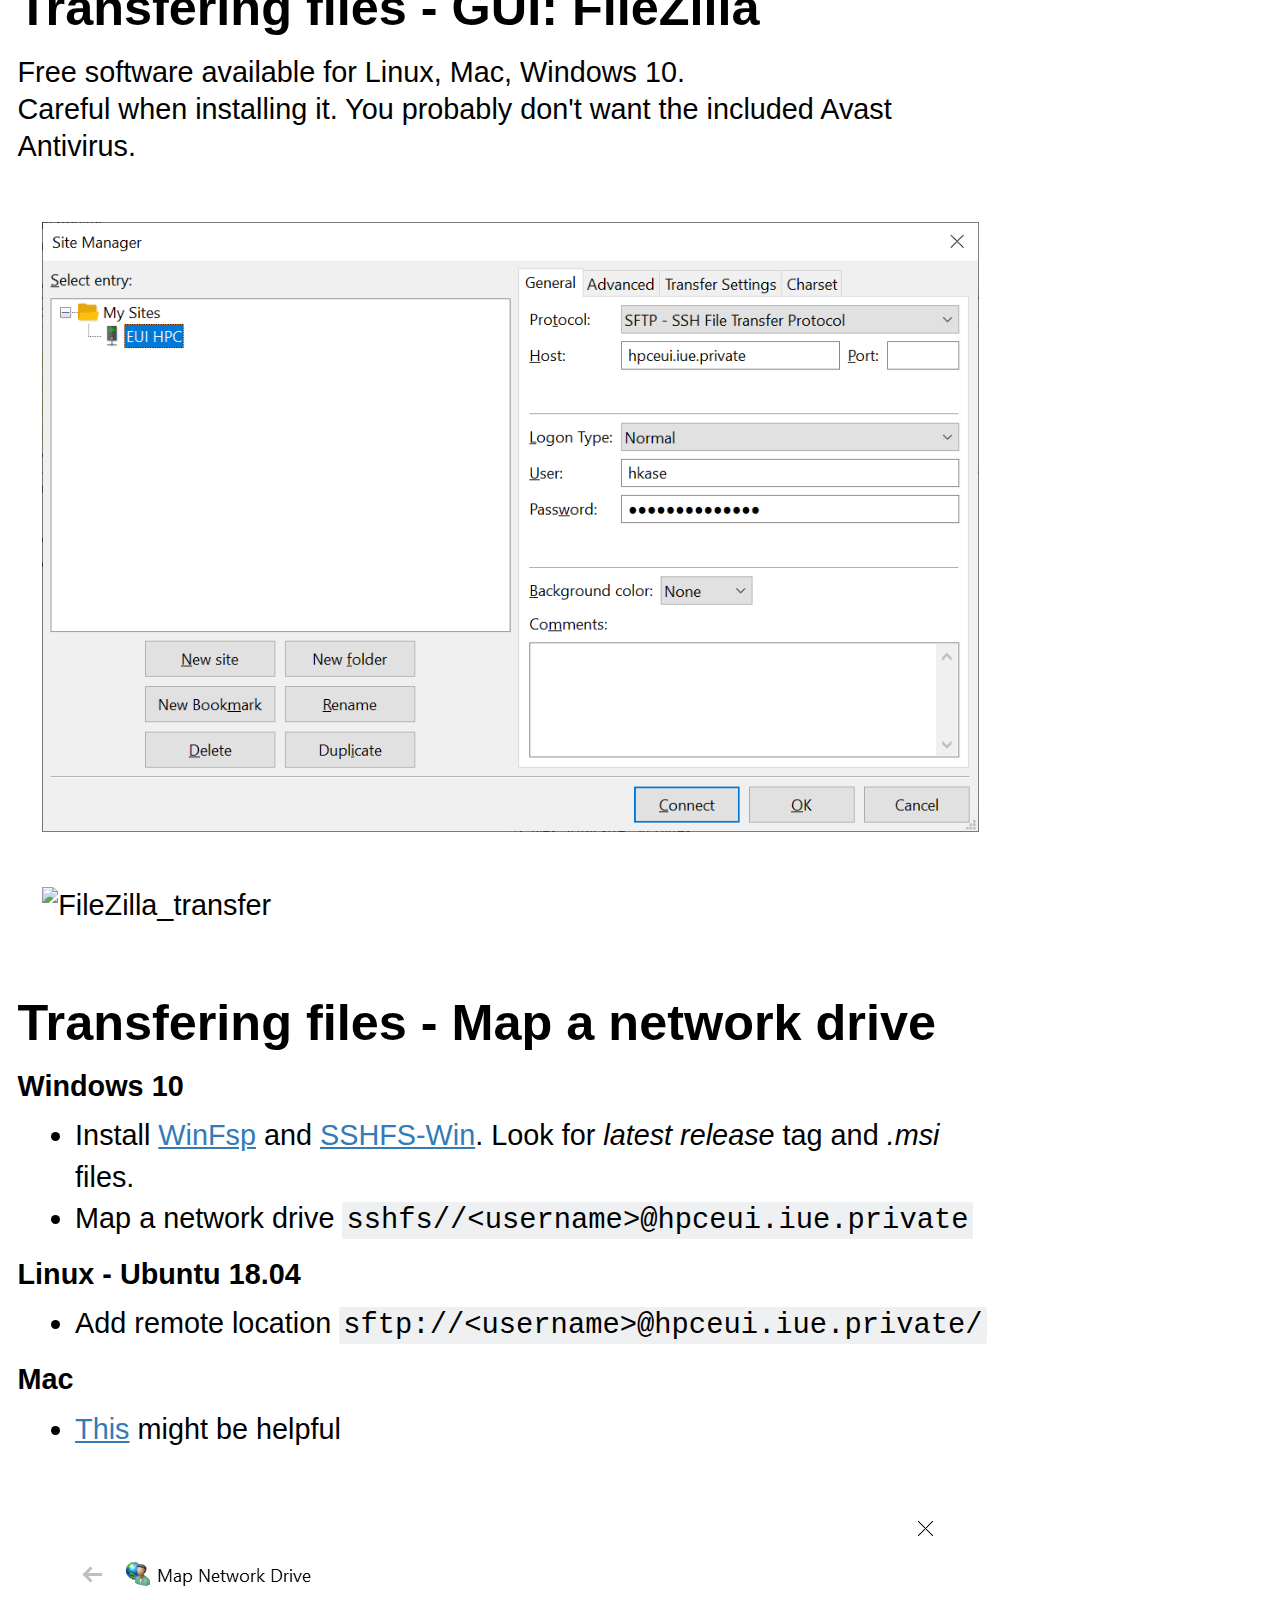
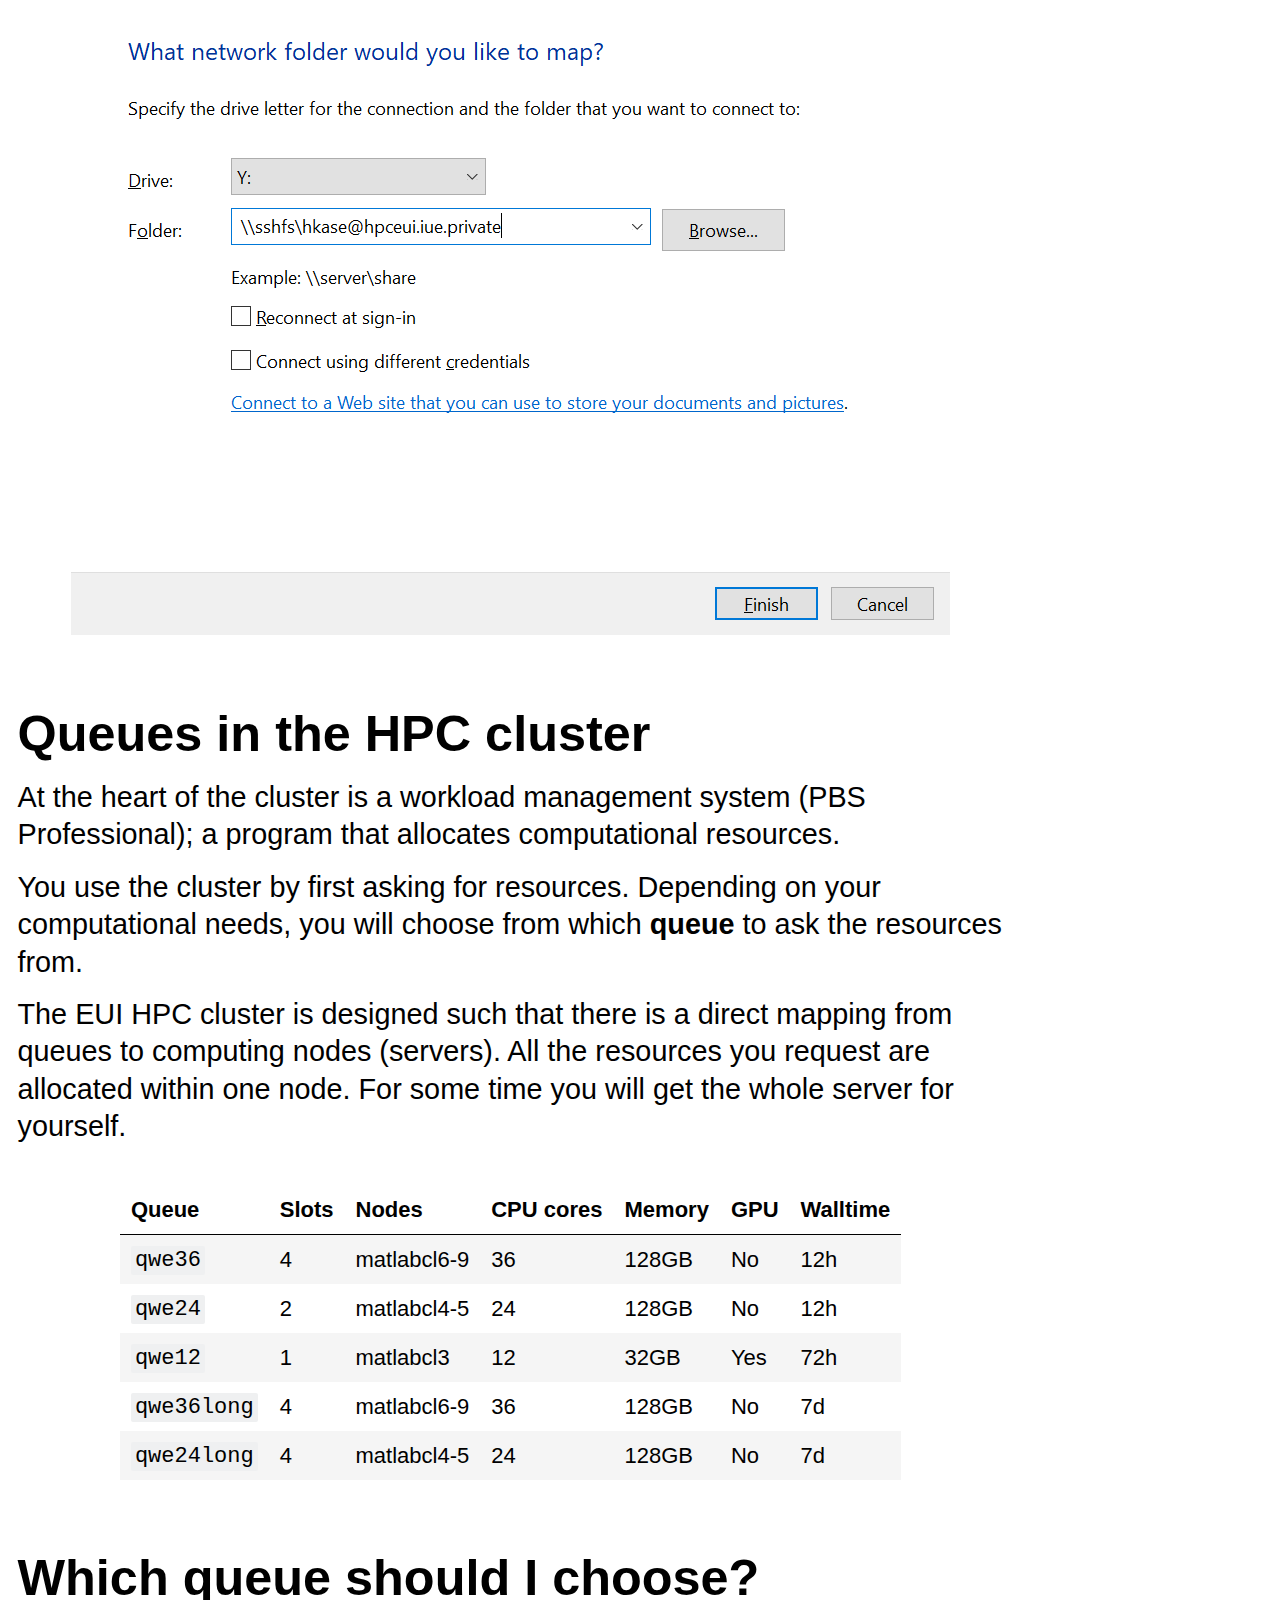
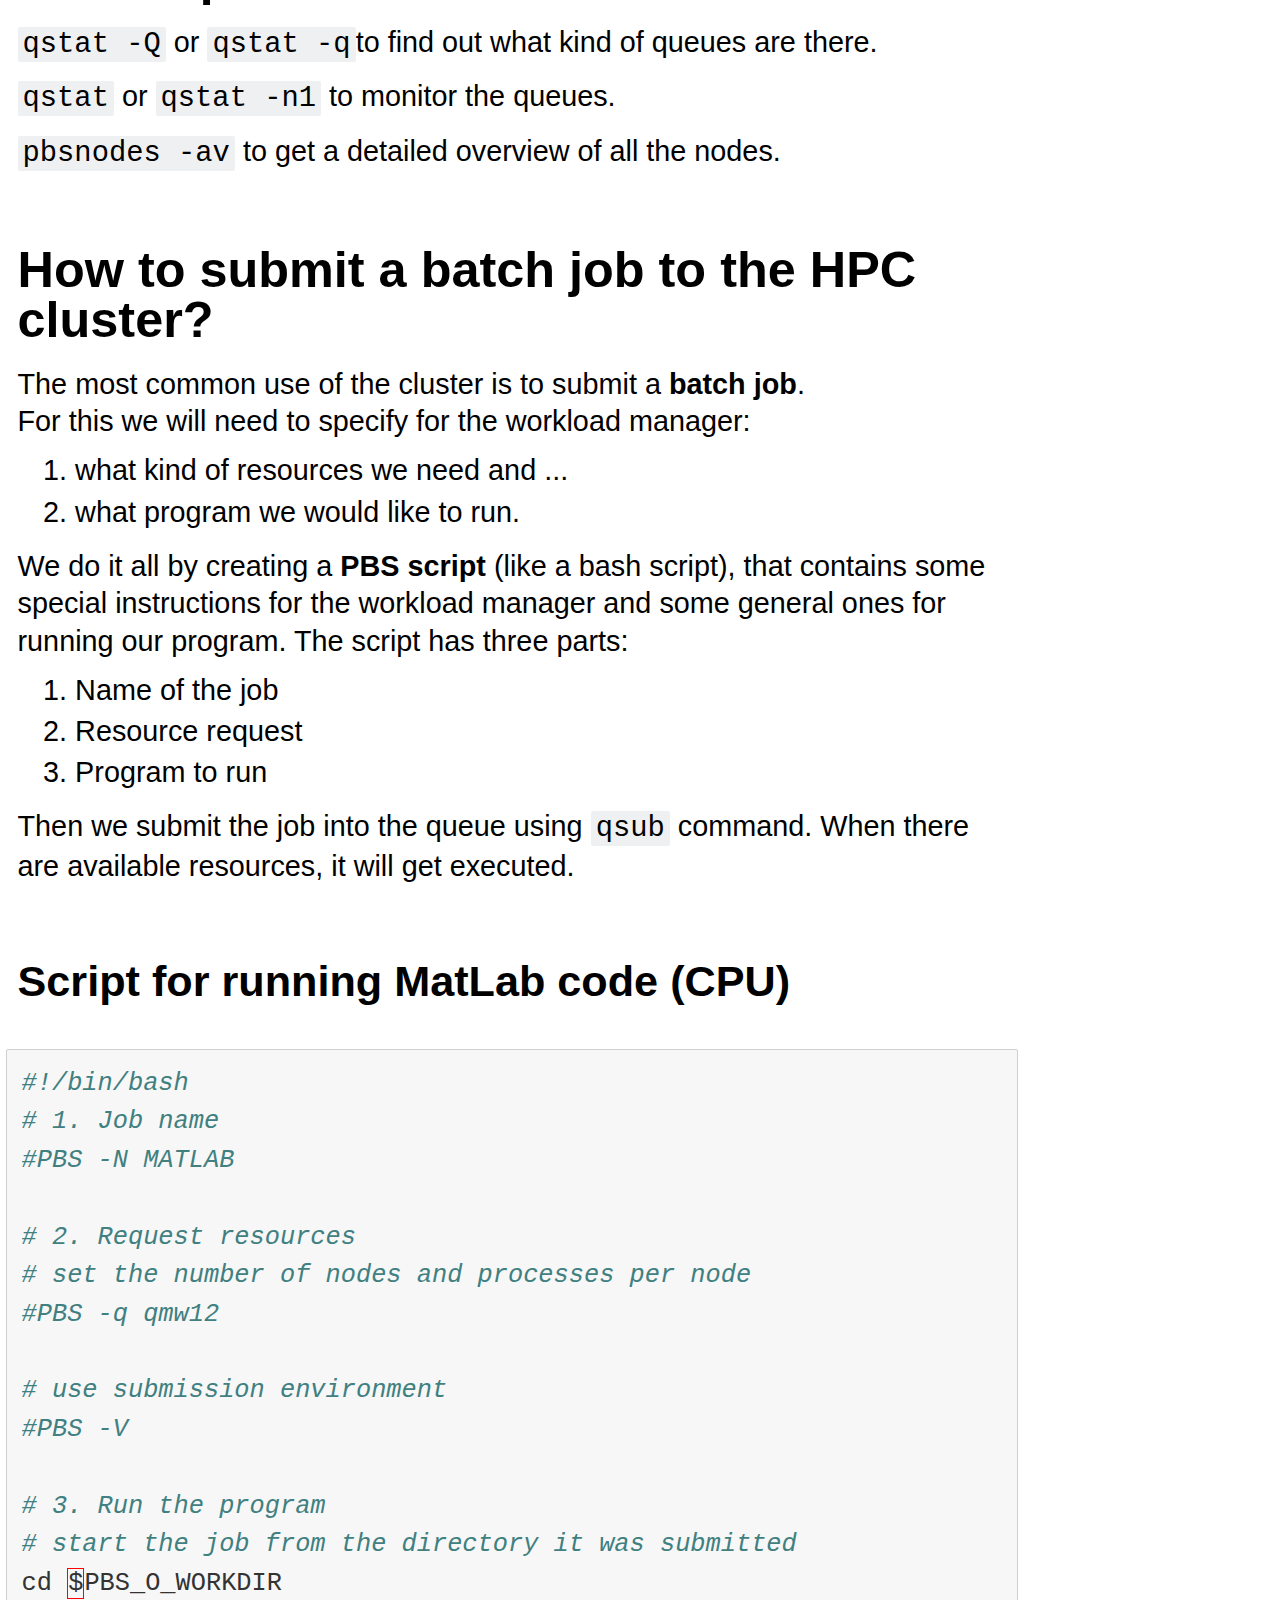
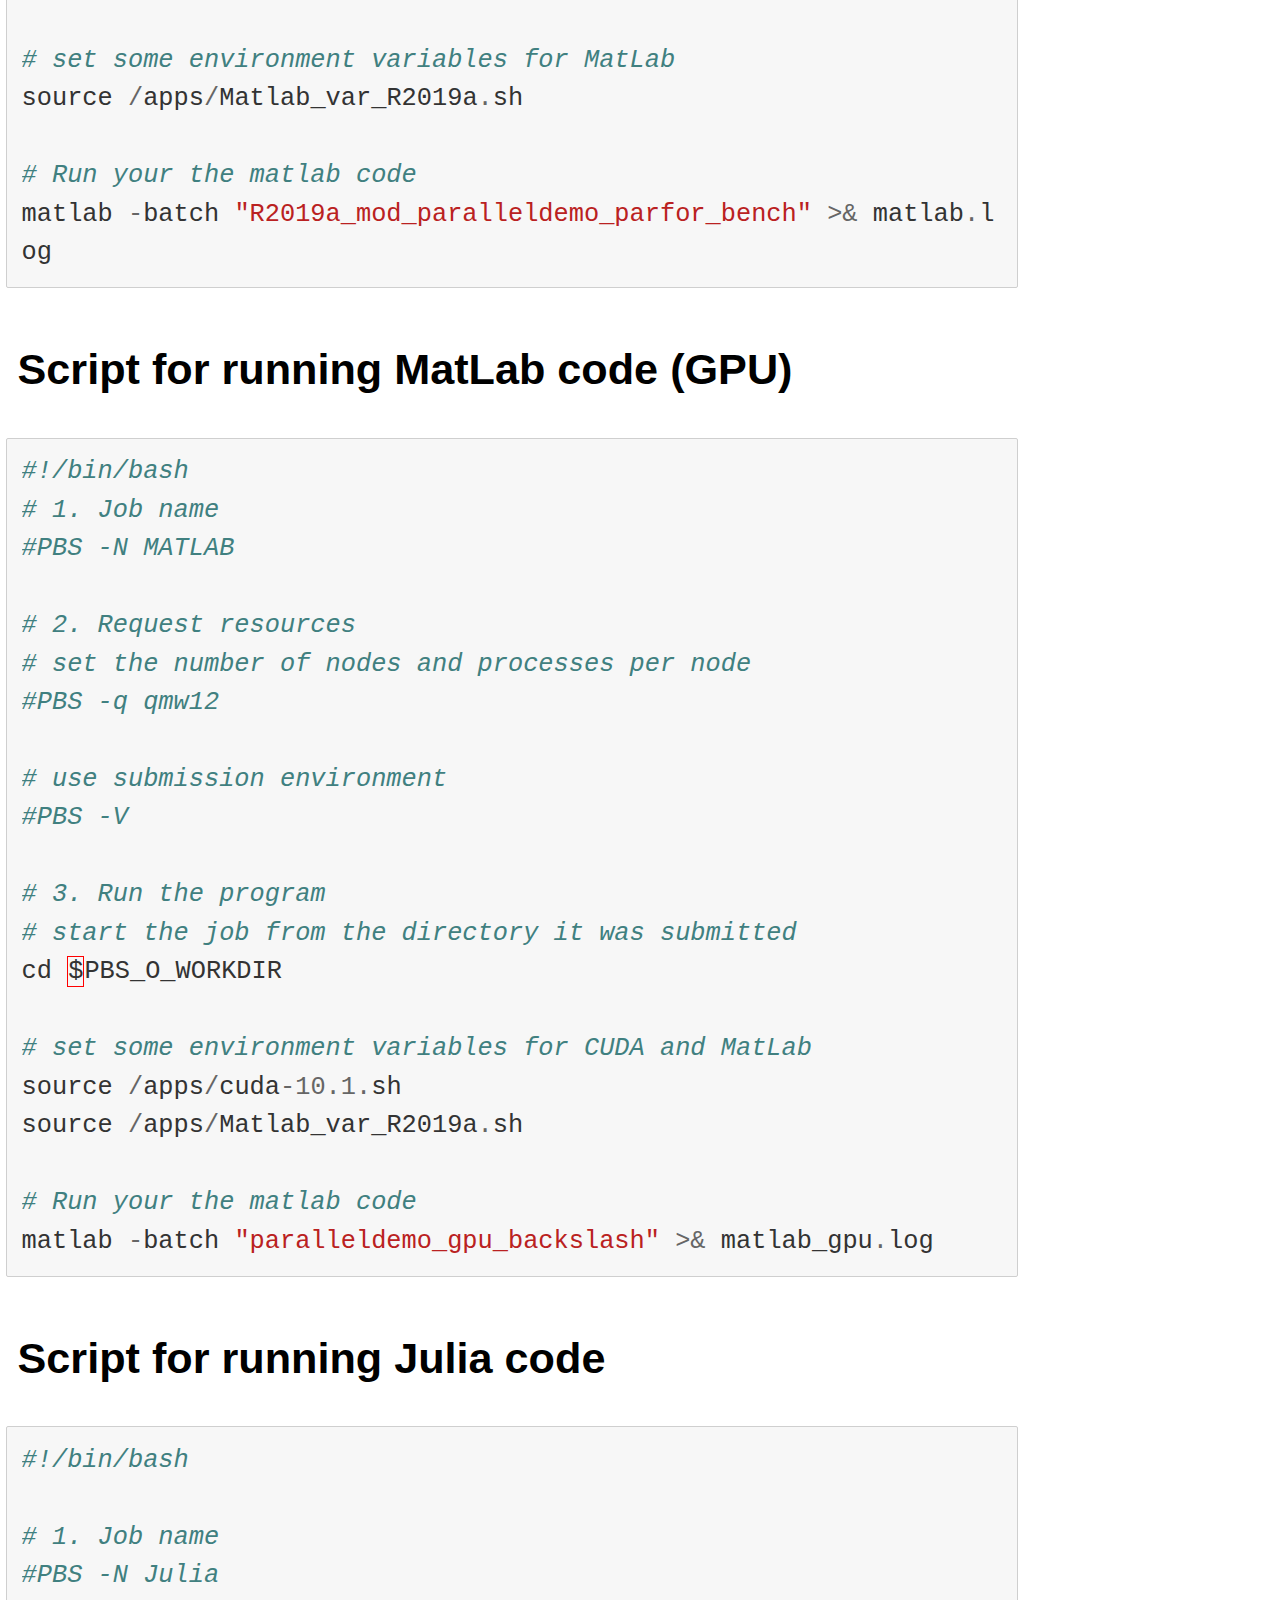
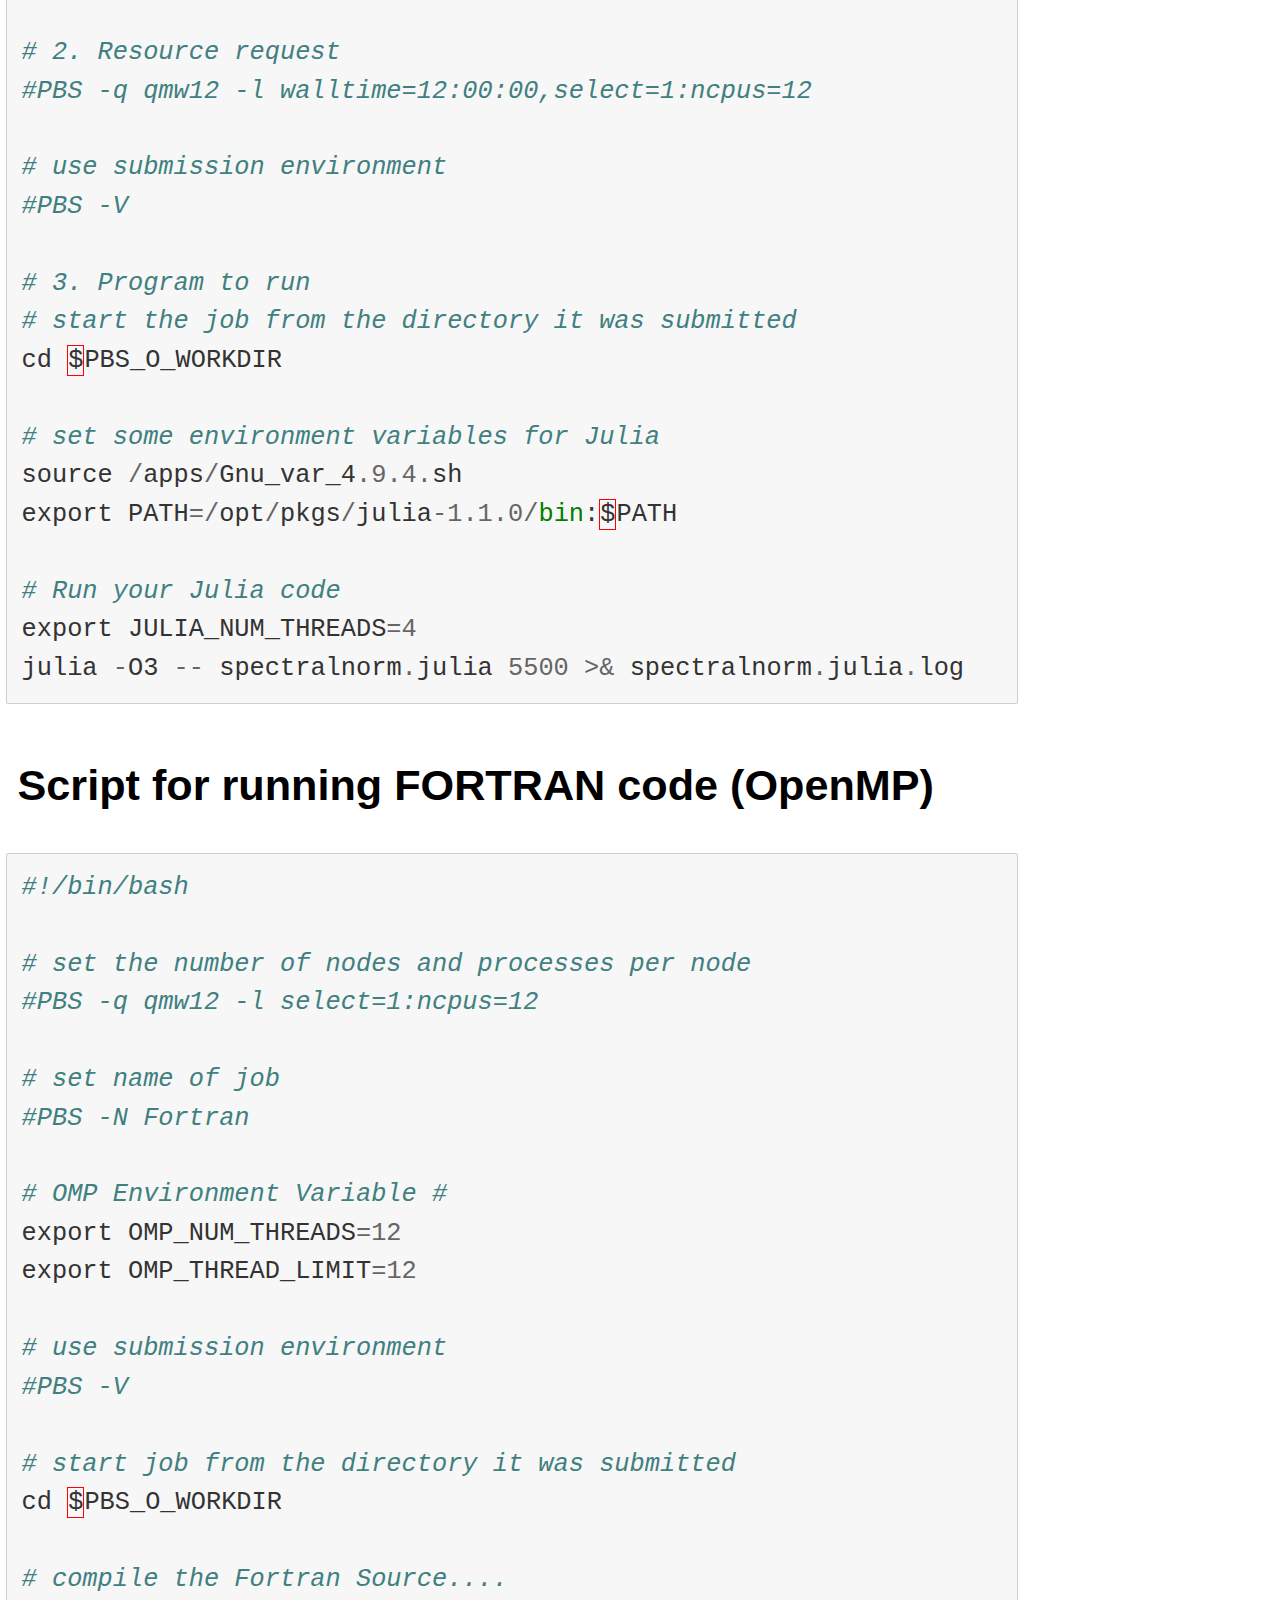
==== commit 87c4961f: "Added more slides about PBS scripts and interactive use." ====
--- a/HPC_beginners.slides.html
+++ b/HPC_beginners.slides.html
@@ -13198,43 +13198,63 @@
 
 <div class="reveal">
 <div class="slides">
-<section><section>
-<div class="cell border-box-sizing text_cell rendered"><div class="prompt input_prompt">
-</div><div class="inner_cell">
+<aside class="notes">
+
+<div class="cell border-box-sizing code_cell rendered">
+<div class="input">
+
+<div class="inner_cell">
+    <div class="input_area">
+<div class=" highlight hl-ipython3"><pre><span></span><span class="n">Render</span> <span class="n">using</span> <span class="n">command</span> <span class="n">line</span><span class="p">:</span>
+<span class="n">jupyter</span> <span class="n">nbconvert</span> <span class="n">HPC_beginners</span><span class="o">.</span><span class="n">ipynb</span> <span class="o">--</span><span class="n">to</span> <span class="n">slides</span> <span class="o">--</span><span class="n">SlidesExporter</span><span class="o">.</span><span class="n">reveal_scroll</span><span class="o">=</span><span class="kc">True</span> <span class="o">--</span><span class="n">no</span><span class="o">-</span><span class="n">prompt</span> 
+</pre></div>
+
+    </div>
+</div>
+</div>
+
+</div>
+</aside><section><section>
+<div class="cell border-box-sizing text_cell rendered"><div class="inner_cell">
 <div class="text_cell_render border-box-sizing rendered_html">
-<h1 id="HPC-Tutorial-for-beginners">HPC Tutorial for beginners<a class="anchor-link" href="#HPC-Tutorial-for-beginners">&#182;</a></h1><p>Author: Hanno Kase</p>
+<h1 id="HPC-Workshop-for-Beginners">HPC Workshop for Beginners<a class="anchor-link" href="#HPC-Workshop-for-Beginners">&#182;</a></h1><p>Author: Hanno Kase</p>
 <p>Date: 06.11.2019</p>
 
 </div>
 </div>
 </div></section></section><section><section>
-<div class="cell border-box-sizing text_cell rendered"><div class="prompt input_prompt">
-</div><div class="inner_cell">
+<div class="cell border-box-sizing text_cell rendered"><div class="inner_cell">
 <div class="text_cell_render border-box-sizing rendered_html">
 <h2 id="How-do-I-get-the-HPC-account?">How do I get the HPC account?<a class="anchor-link" href="#How-do-I-get-the-HPC-account?">&#182;</a></h2>
 </div>
 </div>
 </div>
-<div class="cell border-box-sizing text_cell rendered"><div class="prompt input_prompt">
-</div><div class="inner_cell">
+<div class="cell border-box-sizing text_cell rendered"><div class="inner_cell">
 <div class="text_cell_render border-box-sizing rendered_html">
 <p>To access the HPC cluster, you need to request an account via <a href="https://www.eui.eu/Helpdesk">EUI Helpdesk</a>.</p>
 
 </div>
 </div>
+</div>
+<div class="cell border-box-sizing text_cell rendered"><div class="inner_cell">
+<div class="text_cell_render border-box-sizing rendered_html">
+<p>For this workshop, we have created you <strong>test accounts</strong>:</p>
+<p>User name: <strong>cmatlab01</strong>-<strong>cmatlab16</strong><br>
+Password:</p>
+
+</div>
+</div>
 </div></section></section><section><section>
-<div class="cell border-box-sizing text_cell rendered"><div class="prompt input_prompt">
-</div><div class="inner_cell">
+<div class="cell border-box-sizing text_cell rendered"><div class="inner_cell">
 <div class="text_cell_render border-box-sizing rendered_html">
 <h2 id="How-to-connect-to-the-HPC-cluster?">How to connect to the HPC cluster?<a class="anchor-link" href="#How-to-connect-to-the-HPC-cluster?">&#182;</a></h2>
 </div>
 </div>
 </div>
-<div class="cell border-box-sizing text_cell rendered"><div class="prompt input_prompt">
-</div><div class="inner_cell">
+<div class="cell border-box-sizing text_cell rendered"><div class="inner_cell">
 <div class="text_cell_render border-box-sizing rendered_html">
-<p>You can access the HPC cluster through <strong>S</strong>ecure <strong>S</strong>hell <strong>P</strong>rotocol (SSH), using any SSH client.</p>
-<p>On Linux, Windows 10, and Mac a SSH client is preinstalled and you can use it through command line (Terminal, Command Prompt, PowerShell...).</p>
+<p>You can access the HPC cluster through <strong>S</strong>ecure <strong>Sh</strong>ell Protocol (SSH), using any SSH client.</p>
+<p>On Linux, Windows 10, and Mac a SSH client is preinstalled and you can use it through command line (Terminal, Command Prompt, PowerShell).</p>
 <hr>
 <p>Command for using SSH: <code>ssh username@host</code></p>
 
@@ -13243,10 +13263,10 @@
 </div>
 <div class="cell border-box-sizing code_cell rendered">
 <div class="input">
-<div class="prompt input_prompt">In&nbsp;[&nbsp;]:</div>
+
 <div class="inner_cell">
     <div class="input_area">
-<div class=" highlight hl-powershell"><pre><span></span><span class="n">ssh</span> <span class="n">hkase</span><span class="nv">@hpceui</span><span class="p">.</span><span class="n">iue</span><span class="p">.</span><span class="n">private</span>
+<div class=" highlight hl-ipython3"><pre><span></span><span class="n">ssh</span> <span class="n">hkase</span><span class="nd">@hpceui</span><span class="o">.</span><span class="n">iue</span><span class="o">.</span><span class="n">private</span>
 </pre></div>
 
     </div>
@@ -13254,31 +13274,27 @@
 </div>
 
 </div></section><section>
-<div class="cell border-box-sizing text_cell rendered"><div class="prompt input_prompt">
-</div><div class="inner_cell">
+<div class="cell border-box-sizing text_cell rendered"><div class="inner_cell">
 <div class="text_cell_render border-box-sizing rendered_html">
 <p><img src="figures/login.png" alt="login"></p>
 
 </div>
 </div>
 </div></section><section>
-<div class="cell border-box-sizing text_cell rendered"><div class="prompt input_prompt">
-</div><div class="inner_cell">
+<div class="cell border-box-sizing text_cell rendered"><div class="inner_cell">
 <div class="text_cell_render border-box-sizing rendered_html">
 <h2 id="Are-you-tired-of-typing-your-password?">Are you tired of typing your password?<a class="anchor-link" href="#Are-you-tired-of-typing-your-password?">&#182;</a></h2>
 </div>
 </div>
 </div>
-<div class="cell border-box-sizing text_cell rendered"><div class="prompt input_prompt">
-</div><div class="inner_cell">
+<div class="cell border-box-sizing text_cell rendered"><div class="inner_cell">
 <div class="text_cell_render border-box-sizing rendered_html">
 <p>To avoid typing your password every time you enter the HPC cluster you can add your <strong>public SSH key</strong> to <code>~/.ssh/authorized_keys</code> file on the HPC cluster.</p>
 
 </div>
 </div>
 </div>
-<div class="cell border-box-sizing text_cell rendered"><div class="prompt input_prompt">
-</div><div class="inner_cell">
+<div class="cell border-box-sizing text_cell rendered"><div class="inner_cell">
 <div class="text_cell_render border-box-sizing rendered_html">
 <p>On Windows 10 you can find your public SSH key in:</p>
 <p><code>C:\Users\&lt;username&gt;\.ssh\id_rsa.pub</code></p>
@@ -13287,55 +13303,13 @@
 </div>
 </div>
 </div></section></section><section><section>
-<div class="cell border-box-sizing text_cell rendered"><div class="prompt input_prompt">
-</div><div class="inner_cell">
+<div class="cell border-box-sizing text_cell rendered"><div class="inner_cell">
 <div class="text_cell_render border-box-sizing rendered_html">
 <h2 id="Some-essential-Linux-commands">Some essential Linux commands<a class="anchor-link" href="#Some-essential-Linux-commands">&#182;</a></h2>
 </div>
 </div>
-</div><aside class="notes">
-
-<div class="cell border-box-sizing code_cell rendered">
-<div class="input">
-<div class="prompt input_prompt">In&nbsp;[2]:</div>
-<div class="inner_cell">
-    <div class="input_area">
-<div class=" highlight hl-powershell"><pre><span></span><span class="p">%</span><span class="k">%</span><span class="n">html</span>
-<span class="p">&lt;</span><span class="n">style</span><span class="p">&gt;</span> 
-<span class="n">table</span> <span class="n">td</span><span class="p">,</span> <span class="n">table</span> <span class="n">th</span><span class="p">,</span> <span class="n">table</span> <span class="n">tr</span> <span class="p">{</span><span class="n">text-align</span><span class="err">:</span><span class="n">left</span> <span class="p">!</span><span class="n">important</span><span class="p">;</span> <span class="n">font-size</span><span class="err">:</span><span class="n">20px</span> <span class="p">!</span><span class="n">important</span><span class="p">;}</span>
-<span class="p">&lt;/</span><span class="n">style</span><span class="p">&gt;</span>
-</pre></div>
-
-    </div>
-</div>
-</div>
-
-<div class="output_wrapper">
-<div class="output">
-
-
-<div class="output_area">
-
-    <div class="prompt"></div>
-
-
-
-<div class="output_html rendered_html output_subarea ">
-<style> 
-table td, table th, table tr {text-align:left !important; font-size:20px !important;}
-</style>
-
-</div>
-
-</div>
-
-</div>
-</div>
-
-</div>
-</aside>
-<div class="cell border-box-sizing text_cell rendered"><div class="prompt input_prompt">
-</div><div class="inner_cell">
+</div>
+<div class="cell border-box-sizing text_cell rendered"><div class="inner_cell">
 <div class="text_cell_render border-box-sizing rendered_html">
 <table align="center">
   <thead>
@@ -13398,32 +13372,50 @@
 </div>
 </div>
 </div></section></section><section><section>
-<div class="cell border-box-sizing text_cell rendered"><div class="prompt input_prompt">
-</div><div class="inner_cell">
+<div class="cell border-box-sizing text_cell rendered"><div class="inner_cell">
 <div class="text_cell_render border-box-sizing rendered_html">
-<h2 id="How-to-transfer-files-to-the-HPC-cluster">How to transfer files to the HPC cluster<a class="anchor-link" href="#How-to-transfer-files-to-the-HPC-cluster">&#182;</a></h2><ul>
+<h2 id="How-to-transfer-files-to-the-HPC-cluster">How to transfer files to the HPC cluster<a class="anchor-link" href="#How-to-transfer-files-to-the-HPC-cluster">&#182;</a></h2>
+</div>
+</div>
+</div>
+<div class="cell border-box-sizing text_cell rendered"><div class="inner_cell">
+<div class="text_cell_render border-box-sizing rendered_html">
+<ul>
 <li>Command Line<ul>
 <li>SFTP</li>
 <li>SCP</li>
 </ul>
 </li>
-<li>Graphic User Interface<ul>
+<li>Graphical User Interface<ul>
 <li>Using a SFTP client (<a href="https://filezilla-project.org/">FileZilla</a>, <a href="https://winscp.net/eng/index.php">WinSCP</a>)</li>
-<li>Map a network drive   <ul>
-<li>Bit tricky on Windows 10 (I used <a href="https://github.com/billziss-gh/winfsp/releases">WinFsp</a> and <a href="https://github.com/billziss-gh/sshfs-win/releases">SSHFS-Win</a>)</li>
-</ul>
-</li>
+<li>Map a network drive*   </li>
 </ul>
 </li>
 </ul>
 
 </div>
 </div>
+</div>
+<div class="cell border-box-sizing text_cell rendered"><div class="inner_cell">
+<div class="text_cell_render border-box-sizing rendered_html">
+<p>*Easy on Linux, but a bit tricky on Windows 10 and Mac</p>
+<ul>
+<li>Windows 10 : install <a href="https://github.com/billziss-gh/winfsp/releases">WinFsp</a> and <a href="https://github.com/billziss-gh/sshfs-win/releases">SSHFS-Win</a></li>
+<li>Mac : <a href="https://apple.stackexchange.com/questions/5209/how-can-i-mount-sftp-ssh-in-finder-on-os-x-snow-leopard">this</a> might be helpful</li>
+</ul>
+
+</div>
+</div>
 </div></section></section><section><section>
-<div class="cell border-box-sizing text_cell rendered"><div class="prompt input_prompt">
-</div><div class="inner_cell">
+<div class="cell border-box-sizing text_cell rendered"><div class="inner_cell">
 <div class="text_cell_render border-box-sizing rendered_html">
-<h2 id="Transfering-files---Command-Line:-SFTP">Transfering files - Command Line: SFTP<a class="anchor-link" href="#Transfering-files---Command-Line:-SFTP">&#182;</a></h2><p>Interactive command, that opens a connection for submiting several commands for transfering files.</p>
+<h2 id="Transfering-files---Command-Line:-SFTP">Transfering files - Command Line: SFTP<a class="anchor-link" href="#Transfering-files---Command-Line:-SFTP">&#182;</a></h2>
+</div>
+</div>
+</div>
+<div class="cell border-box-sizing text_cell rendered"><div class="inner_cell">
+<div class="text_cell_render border-box-sizing rendered_html">
+<p>Interactive command, that opens a connection for submiting several commands for transfering files.</p>
 <p>Command for opening SFTP connection: <code>sftp username@hpceui.iue.private</code></p>
 
 </div>
@@ -13431,21 +13423,25 @@
 </div>
 <div class="cell border-box-sizing code_cell rendered">
 <div class="input">
-<div class="prompt input_prompt">In&nbsp;[&nbsp;]:</div>
+
 <div class="inner_cell">
     <div class="input_area">
-<div class=" highlight hl-powershell"><pre><span></span><span class="n">sftp</span> <span class="n">hkase</span><span class="nv">@hpceui</span><span class="p">.</span><span class="n">iue</span><span class="p">.</span><span class="n">private</span>
+<div class=" highlight hl-ipython3"><pre><span></span><span class="n">sftp</span> <span class="n">hkase</span><span class="nd">@hpceui</span><span class="o">.</span><span class="n">iue</span><span class="o">.</span><span class="n">private</span>
 </pre></div>
 
     </div>
 </div>
 </div>
 
-</div>
-<div class="cell border-box-sizing text_cell rendered"><div class="prompt input_prompt">
-</div><div class="inner_cell">
+</div></section><section>
+<div class="cell border-box-sizing text_cell rendered"><div class="inner_cell">
 <div class="text_cell_render border-box-sizing rendered_html">
-<p>Move around the local or remote machine, and transfer files using following commands.</p>
+<h3 id="SFTP-interactive-commands">SFTP interactive commands<a class="anchor-link" href="#SFTP-interactive-commands">&#182;</a></h3>
+</div>
+</div>
+</div>
+<div class="cell border-box-sizing text_cell rendered"><div class="inner_cell">
+<div class="text_cell_render border-box-sizing rendered_html">
 <table align="center">
   <thead>
     <tr>
@@ -13491,13 +13487,12 @@
       <td>Get a file from the REMOTE machine to the LOCAL machine</td>
     </tr>
   </tbody>
-</table><p>To close the connection by typing <code>exit</code> or pressing <kbd>CTRL</kbd>+<kbd>C</kbd>.</p>
+</table><p>Close the connection by typing <code>exit</code> or <code>bye</code> or pressing <kbd>CTRL</kbd>+<kbd>C</kbd>.</p>
 
 </div>
 </div>
 </div></section><section>
-<div class="cell border-box-sizing text_cell rendered"><div class="prompt input_prompt">
-</div><div class="inner_cell">
+<div class="cell border-box-sizing text_cell rendered"><div class="inner_cell">
 <div class="text_cell_render border-box-sizing rendered_html">
 <h3 id="SFTP-Example">SFTP Example<a class="anchor-link" href="#SFTP-Example">&#182;</a></h3>
 </div>
@@ -13505,10 +13500,10 @@
 </div>
 <div class="cell border-box-sizing code_cell rendered">
 <div class="input">
-<div class="prompt input_prompt">In&nbsp;[&nbsp;]:</div>
+
 <div class="inner_cell">
     <div class="input_area">
-<div class=" highlight hl-powershell"><pre><span></span><span class="n">sftp</span> <span class="n">hkase</span><span class="nv">@hpceui</span><span class="p">.</span><span class="n">iue</span><span class="p">.</span><span class="n">private</span>
+<div class=" highlight hl-ipython3"><pre><span></span><span class="n">sftp</span> <span class="n">hkase</span><span class="nd">@hpceui</span><span class="o">.</span><span class="n">iue</span><span class="o">.</span><span class="n">private</span>
 </pre></div>
 
     </div>
@@ -13516,20 +13511,19 @@
 </div>
 
 </div>
-<div class="cell border-box-sizing text_cell rendered"><div class="prompt input_prompt">
-</div><div class="inner_cell">
+<div class="cell border-box-sizing text_cell rendered"><div class="inner_cell">
 <div class="text_cell_render border-box-sizing rendered_html">
-<p>Let's try to transfer <code>data.csv</code> file from local machine to the remote machine.</p>
+<p>Let's try to transfer <code>file1.txt</code> file from local machine to the remote machine.</p>
 
 </div>
 </div>
 </div>
 <div class="cell border-box-sizing code_cell rendered">
 <div class="input">
-<div class="prompt input_prompt">In&nbsp;[&nbsp;]:</div>
+
 <div class="inner_cell">
     <div class="input_area">
-<div class=" highlight hl-powershell"><pre><span></span><span class="n">put</span> <span class="n">data</span><span class="p">.</span><span class="n">csv</span>
+<div class=" highlight hl-ipython3"><pre><span></span><span class="n">put</span> <span class="n">file1</span><span class="o">.</span><span class="n">txt</span> 
 </pre></div>
 
     </div>
@@ -13537,18 +13531,22 @@
 </div>
 
 </div>
-<div class="cell border-box-sizing text_cell rendered"><div class="prompt input_prompt">
-</div><div class="inner_cell">
+<div class="cell border-box-sizing text_cell rendered"><div class="inner_cell">
 <div class="text_cell_render border-box-sizing rendered_html">
-<p>The file <code>data.csv</code> from the active directory on our local machine got transfered to the active directory on the remote machine. We can transfer</p>
+<p>The file <code>file1.txt</code> from the active directory on our local machine got transfered to the active directory on the remote machine.</p>
 
 </div>
 </div>
 </div></section></section><section><section>
-<div class="cell border-box-sizing text_cell rendered"><div class="prompt input_prompt">
-</div><div class="inner_cell">
+<div class="cell border-box-sizing text_cell rendered"><div class="inner_cell">
 <div class="text_cell_render border-box-sizing rendered_html">
-<h2 id="Transfering-files---Command-Line:-SCP">Transfering files - Command Line: SCP<a class="anchor-link" href="#Transfering-files---Command-Line:-SCP">&#182;</a></h2><p>Non-interactive command. Takes only one command and then exits.</p>
+<h2 id="Transfering-files---Command-Line:-SCP">Transfering files - Command Line: SCP<a class="anchor-link" href="#Transfering-files---Command-Line:-SCP">&#182;</a></h2>
+</div>
+</div>
+</div>
+<div class="cell border-box-sizing text_cell rendered"><div class="inner_cell">
+<div class="text_cell_render border-box-sizing rendered_html">
+<p>Non-interactive command. Takes only one command and then exits.</p>
 <p>Command for using SCP:  <code>SCP [SOURCE] username@hpceui.iue.private:[TARGET]</code></p>
 
 </div>
@@ -13556,10 +13554,10 @@
 </div>
 <div class="cell border-box-sizing code_cell rendered">
 <div class="input">
-<div class="prompt input_prompt">In&nbsp;[&nbsp;]:</div>
+
 <div class="inner_cell">
     <div class="input_area">
-<div class=" highlight hl-powershell"><pre><span></span><span class="n">scp</span> <span class="n">file1</span><span class="p">.</span><span class="n">txt</span> <span class="n">file2</span><span class="p">.</span><span class="n">txt</span> <span class="n">hkase</span><span class="nv">@hpceui</span><span class="p">.</span><span class="n">iue</span><span class="p">.</span><span class="n">private</span><span class="err">:</span><span class="p">~/</span><span class="n">destination_folder</span>
+<div class=" highlight hl-ipython3"><pre><span></span><span class="n">scp</span> <span class="n">file1</span><span class="o">.</span><span class="n">txt</span> <span class="n">file2</span><span class="o">.</span><span class="n">txt</span> <span class="n">hkase</span><span class="nd">@hpceui</span><span class="o">.</span><span class="n">iue</span><span class="o">.</span><span class="n">private</span><span class="p">:</span><span class="o">~/</span><span class="n">demo</span>
 </pre></div>
 
     </div>
@@ -13567,8 +13565,7 @@
 </div>
 
 </div>
-<div class="cell border-box-sizing text_cell rendered"><div class="prompt input_prompt">
-</div><div class="inner_cell">
+<div class="cell border-box-sizing text_cell rendered"><div class="inner_cell">
 <div class="text_cell_render border-box-sizing rendered_html">
 <p>For faster file transfer, we can use compression <code>-C</code>.</p>
 
@@ -13577,10 +13574,10 @@
 </div>
 <div class="cell border-box-sizing code_cell rendered">
 <div class="input">
-<div class="prompt input_prompt">In&nbsp;[&nbsp;]:</div>
+
 <div class="inner_cell">
     <div class="input_area">
-<div class=" highlight hl-powershell"><pre><span></span><span class="n">scp</span> <span class="n">-C</span> <span class="n">file</span><span class="p">.</span><span class="n">csv</span> <span class="n">hkase</span><span class="nv">@hpceui</span><span class="p">.</span><span class="n">iue</span><span class="p">.</span><span class="n">private</span><span class="err">:</span><span class="p">~/</span><span class="n">Data</span><span class="p">/</span><span class="n">file_rename</span><span class="p">.</span><span class="n">csv</span>
+<div class=" highlight hl-ipython3"><pre><span></span><span class="n">scp</span> <span class="o">-</span><span class="n">C</span> <span class="n">file1</span><span class="o">.</span><span class="n">txt</span> <span class="n">hkase</span><span class="nd">@hpceui</span><span class="o">.</span><span class="n">iue</span><span class="o">.</span><span class="n">private</span><span class="p">:</span><span class="o">~/</span><span class="n">demo</span><span class="o">/</span><span class="n">file_rename</span><span class="o">.</span><span class="n">txt</span>
 </pre></div>
 
     </div>
@@ -13588,20 +13585,19 @@
 </div>
 
 </div>
-<div class="cell border-box-sizing text_cell rendered"><div class="prompt input_prompt">
-</div><div class="inner_cell">
+<div class="cell border-box-sizing text_cell rendered"><div class="inner_cell">
 <div class="text_cell_render border-box-sizing rendered_html">
-<p>Add <code>-r</code> flag to move the whole folder</p>
+<p>Add <code>-r</code> flag to copy the whole folder.</p>
 
 </div>
 </div>
 </div>
 <div class="cell border-box-sizing code_cell rendered">
 <div class="input">
-<div class="prompt input_prompt">In&nbsp;[&nbsp;]:</div>
+
 <div class="inner_cell">
     <div class="input_area">
-<div class=" highlight hl-powershell"><pre><span></span><span class="n">scp</span> <span class="n">-r</span> <span class="n">Folder</span> <span class="n">hkase</span><span class="nv">@hpceui</span><span class="p">.</span><span class="n">iue</span><span class="p">.</span><span class="n">private</span><span class="err">:</span><span class="p">~/</span><span class="n">Folder</span>
+<div class=" highlight hl-ipython3"><pre><span></span><span class="n">scp</span> <span class="o">-</span><span class="n">r</span> <span class="n">folder</span> <span class="n">hkase</span><span class="nd">@hpceui</span><span class="o">.</span><span class="n">iue</span><span class="o">.</span><span class="n">private</span><span class="p">:</span><span class="o">~/</span><span class="n">new_folder</span>
 </pre></div>
 
     </div>
@@ -13609,8 +13605,7 @@
 </div>
 
 </div></section></section><section><section>
-<div class="cell border-box-sizing text_cell rendered"><div class="prompt input_prompt">
-</div><div class="inner_cell">
+<div class="cell border-box-sizing text_cell rendered"><div class="inner_cell">
 <div class="text_cell_render border-box-sizing rendered_html">
 <h2 id="Transfering-files---GUI:-WinSCP">Transfering files - GUI: WinSCP<a class="anchor-link" href="#Transfering-files---GUI:-WinSCP">&#182;</a></h2><p>Free software for Windows 10.<br>
 <img src="figures/WinSCP.png" alt="WinSCP"></p>
@@ -13618,103 +13613,424 @@
 </div>
 </div>
 </div></section><section>
-<div class="cell border-box-sizing text_cell rendered"><div class="prompt input_prompt">
-</div><div class="inner_cell">
+<div class="cell border-box-sizing text_cell rendered"><div class="inner_cell">
 <div class="text_cell_render border-box-sizing rendered_html">
 <p><img src="figures/WinSCP_transfer.png" alt="WinSCP_transfer"></p>
 
 </div>
 </div>
 </div></section></section><section><section>
-<div class="cell border-box-sizing text_cell rendered"><div class="prompt input_prompt">
-</div><div class="inner_cell">
+<div class="cell border-box-sizing text_cell rendered"><div class="inner_cell">
 <div class="text_cell_render border-box-sizing rendered_html">
 <h2 id="Transfering-files---GUI:-FileZilla">Transfering files - GUI: FileZilla<a class="anchor-link" href="#Transfering-files---GUI:-FileZilla">&#182;</a></h2><p>Free software available for Linux, Mac, Windows 10.<br>
-Careful when installing it. You probably don't need or want the included Avast Antivirus.
-<img src="figures/FileZilla.png" alt="FileZilla"></p>
+Careful when installing it. You probably don't want the included Avast Antivirus.</p>
 
 </div>
 </div>
+</div>
+<div class="cell border-box-sizing text_cell rendered"><div class="inner_cell">
+<div class="text_cell_render border-box-sizing rendered_html">
+<p><img src="figures/FileZilla.png" alt="FileZilla"></p>
+
+</div>
+</div>
 </div></section><section>
-<div class="cell border-box-sizing text_cell rendered"><div class="prompt input_prompt">
-</div><div class="inner_cell">
+<div class="cell border-box-sizing text_cell rendered"><div class="inner_cell">
 <div class="text_cell_render border-box-sizing rendered_html">
 <p><img src="figures/Filezilla_transfer.png" alt="FileZilla_transfer"></p>
 
 </div>
 </div>
 </div></section></section><section><section>
-<div class="cell border-box-sizing text_cell rendered"><div class="prompt input_prompt">
-</div><div class="inner_cell">
+<div class="cell border-box-sizing text_cell rendered"><div class="inner_cell">
 <div class="text_cell_render border-box-sizing rendered_html">
-<h3 id="Transfering-files---Map-a-network-drive">Transfering files - Map a network drive<a class="anchor-link" href="#Transfering-files---Map-a-network-drive">&#182;</a></h3><p><strong>Windows 10</strong></p>
+<h2 id="Transfering-files---Map-a-network-drive">Transfering files - Map a network drive<a class="anchor-link" href="#Transfering-files---Map-a-network-drive">&#182;</a></h2><p><strong>Windows 10</strong></p>
 <ul>
 <li>Install <a href="https://github.com/billziss-gh/winfsp/releases">WinFsp</a> and <a href="https://github.com/billziss-gh/sshfs-win/releases">SSHFS-Win</a>. Look for <em>latest release</em> tag and <em>.msi</em> files.</li>
 <li>Map a network drive <code>sshfs//&lt;username&gt;@hpceui.iue.private</code></li>
 </ul>
 <p><strong>Linux - Ubuntu 18.04</strong></p>
 <ul>
-<li>Add remote location <code>sftp://&lt;username&gt;@hpceui.iue.private/</code></li>
+<li>Add remote location <code>sftp://&lt;username&gt;@hpceui.iue.private/</code> </li>
+</ul>
+<p><strong>Mac</strong></p>
+<ul>
+<li><a href="https://apple.stackexchange.com/questions/5209/how-can-i-mount-sftp-ssh-in-finder-on-os-x-snow-leopard">This</a> might be helpful</li>
 </ul>
 
 </div>
 </div>
 </div></section><section>
-<div class="cell border-box-sizing text_cell rendered"><div class="prompt input_prompt">
-</div><div class="inner_cell">
+<div class="cell border-box-sizing text_cell rendered"><div class="inner_cell">
 <div class="text_cell_render border-box-sizing rendered_html">
 <p><img src="figures/Win10_map_drive.png" alt="Win10_map_drive"></p>
 
 </div>
 </div>
 </div></section></section><section><section>
-<div class="cell border-box-sizing text_cell rendered"><div class="prompt input_prompt">
-</div><div class="inner_cell">
+<div class="cell border-box-sizing text_cell rendered"><div class="inner_cell">
 <div class="text_cell_render border-box-sizing rendered_html">
-<h2 id="How-do-I-actually-use-the-cluster?">How do I actually use the cluster?<a class="anchor-link" href="#How-do-I-actually-use-the-cluster?">&#182;</a></h2><p>The most common use of the cluster is to submit a <strong>batch job</strong>. For this we will need to specify for the scheduler what kind of resources we need and what program we would like to run. Then we enter the job into the queue. When there are available resources, it will get executed.</p>
-<p>We will now create a script <code>pbs_script</code>, that contains the following:</p>
+<h2 id="Queues-in-the-HPC-cluster">Queues in the HPC cluster<a class="anchor-link" href="#Queues-in-the-HPC-cluster">&#182;</a></h2><p>At the heart of the cluster is a workload management system (PBS Professional); a program that allocates computational resources.</p>
+<p>You use the cluster by first asking for resources. Depending on your computational needs, you will choose from which <strong>queue</strong> to ask the resources from.</p>
+<p>The EUI HPC cluster is designed such that there is a direct mapping from queues to computing nodes (servers). All the resources you request are allocated within one node. For some time you will get the whole server for yourself.</p>
+
+</div>
+</div>
+</div>
+<div class="cell border-box-sizing text_cell rendered"><div class="inner_cell">
+<div class="text_cell_render border-box-sizing rendered_html">
+<table align="center">
+  <thead>
+    <tr>
+      <th>Queue</th>
+      <th>Slots</th>
+      <th>Nodes</th>
+      <th>CPU cores</th>
+      <th>Memory</th>
+      <th>GPU</th>  
+      <th>Walltime</th>  
+    </tr>
+  </thead>
+  <tbody>
+    <tr>
+      <td><code>qwe36</code></td>
+      <td>4</td>  
+      <td>matlabcl6-9</td>
+      <td>36</td>
+      <td>128GB</td>
+      <td>No</td>
+      <td>12h</td>  
+    </tr>  
+    <tr>
+      <td><code>qwe24</code></td>
+      <td>2</td>  
+      <td>matlabcl4-5</td>
+      <td>24</td>
+      <td>128GB</td>
+      <td>No</td>
+      <td>12h</td>  
+    </tr>
+    <tr>
+      <td><code>qwe12</code></td>
+      <td>1</td>    
+      <td>matlabcl3</td>
+      <td>12</td>
+      <td>32GB</td>
+      <td>Yes</td>
+      <td>72h</td>  
+    </tr>
+    <tr>
+      <td><code>qwe36long</code></td>
+      <td>4</td>  
+      <td>matlabcl6-9</td>
+      <td>36</td>
+      <td>128GB</td>
+      <td>No</td>
+      <td>7d</td>  
+    </tr>  
+    <tr>
+      <td><code>qwe24long</code></td>
+      <td>4</td>  
+      <td>matlabcl4-5</td>
+      <td>24</td>
+      <td>128GB</td>
+      <td>No</td>
+      <td>7d</td>  
+    </tr>    
+  </tbody>
+</table>
+</div>
+</div>
+</div></section></section><section><section>
+<div class="cell border-box-sizing text_cell rendered"><div class="inner_cell">
+<div class="text_cell_render border-box-sizing rendered_html">
+<h2 id="Which-queue-should-I-choose?">Which queue should I choose?<a class="anchor-link" href="#Which-queue-should-I-choose?">&#182;</a></h2><p><code>qstat -Q</code> or <code>qstat -q</code>to find out what kind of queues are there.</p>
+<p><code>qstat</code> or <code>qstat -n1</code> to monitor the queues.</p>
+<p><code>pbsnodes -av</code> to get a detailed overview of all the nodes.</p>
+
+</div>
+</div>
+</div></section></section><section><section>
+<div class="cell border-box-sizing text_cell rendered"><div class="inner_cell">
+<div class="text_cell_render border-box-sizing rendered_html">
+<h2 id="How-to-submit-a-batch-job-to-the-HPC-cluster?">How to submit a batch job to the HPC cluster?<a class="anchor-link" href="#How-to-submit-a-batch-job-to-the-HPC-cluster?">&#182;</a></h2><p>The most common use of the cluster is to submit a <strong>batch job</strong>.<br>
+For this we will need to specify for the workload manager:</p>
 <ol>
-<li>Submit information</li>
+<li>what kind of resources we need and ...</li>
+<li>what program we would like to run. </li>
+</ol>
+<p>We do it all by creating a <strong>PBS script</strong> (like a bash script), that contains some special instructions for the workload manager and some general ones for running our program. The script has three parts:</p>
+<ol>
+<li>Name of the job</li>
 <li>Resource request</li>
-<li>Program (reqular bash script)</li>
+<li>Program to run</li>
+</ol>
+<p>Then we submit the job into the queue using <code>qsub</code> command. When there are available resources, it will get executed.</p>
+
+</div>
+</div>
+</div></section></section><section><section>
+<div class="cell border-box-sizing text_cell rendered"><div class="inner_cell">
+<div class="text_cell_render border-box-sizing rendered_html">
+<h3 id="Script-for-running-MatLab-code-(CPU)">Script for running MatLab code (CPU)<a class="anchor-link" href="#Script-for-running-MatLab-code-(CPU)">&#182;</a></h3>
+</div>
+</div>
+</div>
+<div class="cell border-box-sizing code_cell rendered">
+<div class="input">
+
+<div class="inner_cell">
+    <div class="input_area">
+<div class=" highlight hl-ipython3"><pre><span></span><span class="ch">#!/bin/bash</span>
+<span class="c1"># 1. Job name</span>
+<span class="c1">#PBS -N MATLAB</span>
+
+<span class="c1"># 2. Request resources</span>
+<span class="c1"># set the number of nodes and processes per node</span>
+<span class="c1">#PBS -q qmw12</span>
+
+<span class="c1"># use submission environment</span>
+<span class="c1">#PBS -V</span>
+
+<span class="c1"># 3. Run the program</span>
+<span class="c1"># start the job from the directory it was submitted</span>
+<span class="n">cd</span> <span class="err">$</span><span class="n">PBS_O_WORKDIR</span>
+
+<span class="c1"># set some environment variables for MatLab</span>
+<span class="n">source</span> <span class="o">/</span><span class="n">apps</span><span class="o">/</span><span class="n">Matlab_var_R2019a</span><span class="o">.</span><span class="n">sh</span>
+
+<span class="c1"># Run your the matlab code</span>
+<span class="n">matlab</span> <span class="o">-</span><span class="n">batch</span> <span class="s2">&quot;R2019a_mod_paralleldemo_parfor_bench&quot;</span> <span class="o">&gt;&amp;</span> <span class="n">matlab</span><span class="o">.</span><span class="n">log</span>
+</pre></div>
+
+    </div>
+</div>
+</div>
+
+</div></section><section>
+<div class="cell border-box-sizing text_cell rendered"><div class="inner_cell">
+<div class="text_cell_render border-box-sizing rendered_html">
+<h3 id="Script-for-running-MatLab-code-(GPU)">Script for running MatLab code (GPU)<a class="anchor-link" href="#Script-for-running-MatLab-code-(GPU)">&#182;</a></h3>
+</div>
+</div>
+</div>
+<div class="cell border-box-sizing code_cell rendered">
+<div class="input">
+
+<div class="inner_cell">
+    <div class="input_area">
+<div class=" highlight hl-ipython3"><pre><span></span><span class="ch">#!/bin/bash</span>
+<span class="c1"># 1. Job name</span>
+<span class="c1">#PBS -N MATLAB</span>
+
+<span class="c1"># 2. Request resources</span>
+<span class="c1"># set the number of nodes and processes per node</span>
+<span class="c1">#PBS -q qmw12</span>
+
+<span class="c1"># use submission environment</span>
+<span class="c1">#PBS -V</span>
+
+<span class="c1"># 3. Run the program</span>
+<span class="c1"># start the job from the directory it was submitted</span>
+<span class="n">cd</span> <span class="err">$</span><span class="n">PBS_O_WORKDIR</span>
+
+<span class="c1"># set some environment variables for CUDA and MatLab</span>
+<span class="n">source</span> <span class="o">/</span><span class="n">apps</span><span class="o">/</span><span class="n">cuda</span><span class="o">-</span><span class="mf">10.1</span><span class="o">.</span><span class="n">sh</span>
+<span class="n">source</span> <span class="o">/</span><span class="n">apps</span><span class="o">/</span><span class="n">Matlab_var_R2019a</span><span class="o">.</span><span class="n">sh</span>
+
+<span class="c1"># Run your the matlab code</span>
+<span class="n">matlab</span> <span class="o">-</span><span class="n">batch</span> <span class="s2">&quot;paralleldemo_gpu_backslash&quot;</span> <span class="o">&gt;&amp;</span> <span class="n">matlab_gpu</span><span class="o">.</span><span class="n">log</span>
+</pre></div>
+
+    </div>
+</div>
+</div>
+
+</div></section><section>
+<div class="cell border-box-sizing text_cell rendered"><div class="inner_cell">
+<div class="text_cell_render border-box-sizing rendered_html">
+<h3 id="Script-for-running-Julia-code">Script for running Julia code<a class="anchor-link" href="#Script-for-running-Julia-code">&#182;</a></h3>
+</div>
+</div>
+</div>
+<div class="cell border-box-sizing code_cell rendered">
+<div class="input">
+
+<div class="inner_cell">
+    <div class="input_area">
+<div class=" highlight hl-ipython3"><pre><span></span><span class="ch">#!/bin/bash</span>
+
+<span class="c1"># 1. Job name</span>
+<span class="c1">#PBS -N Julia</span>
+
+<span class="c1"># 2. Resource request</span>
+<span class="c1">#PBS -q qmw12 -l walltime=12:00:00,select=1:ncpus=12</span>
+
+<span class="c1"># use submission environment</span>
+<span class="c1">#PBS -V </span>
+
+<span class="c1"># 3. Program to run</span>
+<span class="c1"># start the job from the directory it was submitted</span>
+<span class="n">cd</span> <span class="err">$</span><span class="n">PBS_O_WORKDIR</span>
+
+<span class="c1"># set some environment variables for Julia</span>
+<span class="n">source</span> <span class="o">/</span><span class="n">apps</span><span class="o">/</span><span class="n">Gnu_var_4</span><span class="o">.</span><span class="mf">9.4</span><span class="o">.</span><span class="n">sh</span>
+<span class="n">export</span> <span class="n">PATH</span><span class="o">=/</span><span class="n">opt</span><span class="o">/</span><span class="n">pkgs</span><span class="o">/</span><span class="n">julia</span><span class="o">-</span><span class="mf">1.1</span><span class="o">.</span><span class="mi">0</span><span class="o">/</span><span class="nb">bin</span><span class="p">:</span><span class="err">$</span><span class="n">PATH</span>
+
+<span class="c1"># Run your Julia code</span>
+<span class="n">export</span> <span class="n">JULIA_NUM_THREADS</span><span class="o">=</span><span class="mi">4</span>
+<span class="n">julia</span> <span class="o">-</span><span class="n">O3</span> <span class="o">--</span> <span class="n">spectralnorm</span><span class="o">.</span><span class="n">julia</span> <span class="mi">5500</span> <span class="o">&gt;&amp;</span> <span class="n">spectralnorm</span><span class="o">.</span><span class="n">julia</span><span class="o">.</span><span class="n">log</span>
+</pre></div>
+
+    </div>
+</div>
+</div>
+
+</div></section><section>
+<div class="cell border-box-sizing text_cell rendered"><div class="inner_cell">
+<div class="text_cell_render border-box-sizing rendered_html">
+<h3 id="Script-for-running-FORTRAN-code-(OpenMP)">Script for running FORTRAN code (OpenMP)<a class="anchor-link" href="#Script-for-running-FORTRAN-code-(OpenMP)">&#182;</a></h3>
+</div>
+</div>
+</div>
+<div class="cell border-box-sizing code_cell rendered">
+<div class="input">
+
+<div class="inner_cell">
+    <div class="input_area">
+<div class=" highlight hl-ipython3"><pre><span></span><span class="ch">#!/bin/bash</span>
+
+<span class="c1"># set the number of nodes and processes per node</span>
+<span class="c1">#PBS -q qmw12 -l select=1:ncpus=12</span>
+
+<span class="c1"># set name of job</span>
+<span class="c1">#PBS -N Fortran</span>
+
+<span class="c1"># OMP Environment Variable #</span>
+<span class="n">export</span> <span class="n">OMP_NUM_THREADS</span><span class="o">=</span><span class="mi">12</span>
+<span class="n">export</span> <span class="n">OMP_THREAD_LIMIT</span><span class="o">=</span><span class="mi">12</span>
+
+<span class="c1"># use submission environment</span>
+<span class="c1">#PBS -V</span>
+
+<span class="c1"># start job from the directory it was submitted</span>
+<span class="n">cd</span> <span class="err">$</span><span class="n">PBS_O_WORKDIR</span>
+
+<span class="c1"># compile the Fortran Source....</span>
+<span class="n">echo</span> <span class="s2">&quot;Running gfortran on `hostname`: gfortran -fopenmp matrix_mult.f -o matrix_mult.exe&quot;</span>
+<span class="n">gfortran</span> <span class="o">-</span><span class="n">fopenmp</span> <span class="n">matrix_mult</span><span class="o">.</span><span class="n">f</span> <span class="o">-</span><span class="n">o</span> <span class="n">matrix_mult</span><span class="o">.</span><span class="n">exe</span>
+<span class="c1"># run my_application over a compute node within the PBS ring (pbsnodes -av)</span>
+<span class="n">echo</span> <span class="s2">&quot;Running line on `hostname`: ./matrix_mult.exe &gt; 12_cores_output_file &quot;</span>
+<span class="o">./</span><span class="n">matrix_mult</span><span class="o">.</span><span class="n">exe</span> <span class="o">&gt;</span> <span class="mi">12</span><span class="n">_cores_output_file</span>
+</pre></div>
+
+    </div>
+</div>
+</div>
+
+</div></section><section>
+<div class="cell border-box-sizing text_cell rendered"><div class="inner_cell">
+<div class="text_cell_render border-box-sizing rendered_html">
+<h3 id="I-would-like-to-run-R/STATA/Python...">I would like to run R/STATA/Python...<a class="anchor-link" href="#I-would-like-to-run-R/STATA/Python...">&#182;</a></h3><p>You can find many other PBS script samples on the cluster in <code>/share/apps</code></p>
+
+</div>
+</div>
+</div></section></section><section><section>
+<div class="cell border-box-sizing text_cell rendered"><div class="inner_cell">
+<div class="text_cell_render border-box-sizing rendered_html">
+<h2 id="Monitoring-your-job">Monitoring your job<a class="anchor-link" href="#Monitoring-your-job">&#182;</a></h2>
+</div>
+</div>
+</div>
+<div class="cell border-box-sizing text_cell rendered"><div class="inner_cell">
+<div class="text_cell_render border-box-sizing rendered_html">
+<table align="center">
+  <thead>
+    <tr>
+      <th>Command</th>
+      <th>What does it do?</th>
+    </tr>
+  </thead>
+  <tbody>
+    <tr>
+      <td><code>qstat</code></td>
+      <td>Shows the status of all the jobs</td>
+    </tr>
+    <tr>
+      <td><code>qstat -n1</code></td>
+      <td>Shows the status of all the jobs and their nodes</td>
+    </tr>
+    <tr>
+      <td><code>qstat -u [username]</code></td>
+      <td>Shows the status of the jobs belonging to [username]</td>
+    </tr>
+    <tr>
+      <td><code>qstat -f [jobid]</code></td>
+      <td>Shows the detailed information about [jobid]</td>
+    </tr>
+    <tr>
+      <td><code>qdel [jobid]</code></td>
+      <td>Delete the [jobid]</td>
+    </tr>      
+  </tbody>
+</table>
+</div>
+</div>
+</div></section></section><section><section>
+<div class="cell border-box-sizing text_cell rendered"><div class="inner_cell">
+<div class="text_cell_render border-box-sizing rendered_html">
+<h2 id="How-is-my-code-doing?">How is my code doing?<a class="anchor-link" href="#How-is-my-code-doing?">&#182;</a></h2>
+</div>
+</div>
+</div>
+<div class="cell border-box-sizing text_cell rendered"><div class="inner_cell">
+<div class="text_cell_render border-box-sizing rendered_html">
+<p>If you are not quite sure that your code is running nicely in parallel, you can log into the compute node and check the task manager <code>htop</code>.</p>
+<ol>
+<li>Find the node where your job is running using <code>qstat -u [username] -n1</code>.</li>
+<li>Log into the node <code>ssh [node name]</code>, for example <code>ssh matlabcl3</code>.</li>
+<li>Run <code>htop</code> to open the task manager</li>
+<li>Close the task manager by pressing <kbd>F11</kbd> </li>
+<li>Close the SSH connection by typing <code>exit</code></li>
 </ol>
 
 </div>
 </div>
-</div></section><section>
-<div class="cell border-box-sizing text_cell rendered"><div class="prompt input_prompt">
-</div><div class="inner_cell">
+</div></section></section><section><section>
+<div class="cell border-box-sizing text_cell rendered"><div class="inner_cell">
 <div class="text_cell_render border-box-sizing rendered_html">
-<h3 id="Running-Julia-code">Running Julia code<a class="anchor-link" href="#Running-Julia-code">&#182;</a></h3>
+<h2 id="How-to-use-the-cluster-interactively?">How to use the cluster interactively?<a class="anchor-link" href="#How-to-use-the-cluster-interactively?">&#182;</a></h2><p>Using cluster interactively can be useful for developing your code or debugging.</p>
+<p>Add <code>-I</code> to the reqular <code>qsub</code> command. The following command will start an interactive job with the parameters specified in the <code>pbs_script</code>.</p>
+
 </div>
 </div>
 </div>
 <div class="cell border-box-sizing code_cell rendered">
 <div class="input">
-<div class="prompt input_prompt">In&nbsp;[&nbsp;]:</div>
+
 <div class="inner_cell">
     <div class="input_area">
-<div class=" highlight hl-powershell"><pre><span></span><span class="c">#!/bin/bash</span>
+<div class=" highlight hl-ipython3"><pre><span></span><span class="n">qsub</span> <span class="o">-</span><span class="n">I</span> <span class="n">pbs_script</span>
+</pre></div>
 
-<span class="c"># 1. Submit infromation</span>
-<span class="c">#PBS -N JobName        # Name of the job (not required)</span>
-<span class="c">#PBS -V                # Pass the submit environment variables to the job</span>
+    </div>
+</div>
+</div>
 
-<span class="c"># 2. Resource request</span>
-<span class="c">#PBS -q qmw36                # Name of the queue</span>
-<span class="c">#PBS -l walltime=12:00:00    # Requested time (HH:MM:SS)</span>
-<span class="c">#PBS -l select=1:ncpus=36    # Number of nodes and cores</span>
+</div>
+<div class="cell border-box-sizing text_cell rendered"><div class="inner_cell">
+<div class="text_cell_render border-box-sizing rendered_html">
+<p>You can start an interactive session without a PBS script.</p>
 
-<span class="c"># 3. Program</span>
-<span class="nb">cd </span><span class="nv">$PBS_O_WORKDIR</span>                   <span class="c"># Go to the working directory</span>
-<span class="n">source</span> <span class="p">/</span><span class="n">apps</span><span class="p">/</span><span class="n">Gnu_var_4</span><span class="p">.</span><span class="n">9</span><span class="p">.</span><span class="n">4</span><span class="p">.</span><span class="n">sh</span>       <span class="c"># Execute Gnu_var_4.9.4.sh</span>
-<span class="n">export</span> <span class="n">PATH</span><span class="p">=/</span><span class="n">opt</span><span class="p">/</span><span class="n">pkgs</span><span class="p">/</span><span class="n">julia</span><span class="err">:</span><span class="nv">$PATH</span>   <span class="c"># Add Julia to the PATH environment variable</span>
+</div>
+</div>
+</div>
+<div class="cell border-box-sizing code_cell rendered">
+<div class="input">
 
-<span class="c"># Run the program</span>
-<span class="n">julia</span> <span class="n">sphere</span><span class="p">.</span><span class="n">jl</span> <span class="p">&gt;</span> <span class="n">Julia_simulation</span><span class="p">.</span><span class="n">out</span>
-
-<span class="nb">echo </span><span class="s2">&quot;Job completed!&quot;</span>
-<span class="n">exit</span>
+<div class="inner_cell">
+    <div class="input_area">
+<div class=" highlight hl-ipython3"><pre><span></span><span class="n">qsub</span> <span class="o">-</span><span class="n">I</span> <span class="o">-</span><span class="n">N</span> <span class="n">MyInteractiveJob</span> <span class="o">-</span><span class="n">q</span> <span class="n">qmw12</span> <span class="o">-</span><span class="n">l</span> <span class="n">select</span><span class="o">=</span><span class="mi">1</span><span class="p">:</span><span class="n">ncpus</span><span class="o">=</span><span class="mi">12</span><span class="p">:</span><span class="n">host</span><span class="o">=</span><span class="n">matlabcl3</span>
 </pre></div>
 
     </div>
@@ -13767,7 +14083,7 @@
         Reveal.addEventListener('slidechanged', update);
 
         function setScrollingSlide() {
-            var scroll = false
+            var scroll = true
             if (scroll === true) {
               var h = $('.reveal').height() * 0.95;
               $('section.present').find('section')
--- a/custom.css
+++ b/custom.css
@@ -0,0 +1,65 @@
+.slides {
+  width: 80% !important;
+  height: 100% !important;
+  zoom: 1.0 !important;
+}
+
+body {
+  font-size: 18px !important;
+}
+
+.input {
+  font-size: 1.1em !important;
+}
+
+.input {
+}
+
+.reveal p {
+  margin: 15px 0 0 0;
+  line-height: 1.3 !important;
+}
+
+table td,
+table th,
+table tr {
+  text-align: left !important;
+  font-size: 22px !important;}
+
+  .reveal h1,
+  .reveal h2,
+  .reveal h3,
+  .reveal h4,
+  .reveal h5,
+  .reveal h6 {
+    margin: 0 0 20px 0;
+  }
+
+  .reveal h1 {
+    font-size: 2.55em; }
+
+  .reveal h2 {
+    font-size: 1.75em; }
+
+  .reveal h3 {
+    font-size: 1.50em; }
+
+  .reveal h4 {
+    font-size: 1em; }
+
+  .reveal h1 {
+    text-shadow: none; }
+
+.reveal ol,
+.reveal dl,
+.reveal ul {
+        display: inline-block;
+        text-align: left;
+        margin: 10px 0 0 0;
+}
+
+.reveal img,
+.reveal video,
+.reveal iframe {
+  max-width: 95% !important;
+  max-height: 95% !important; }
